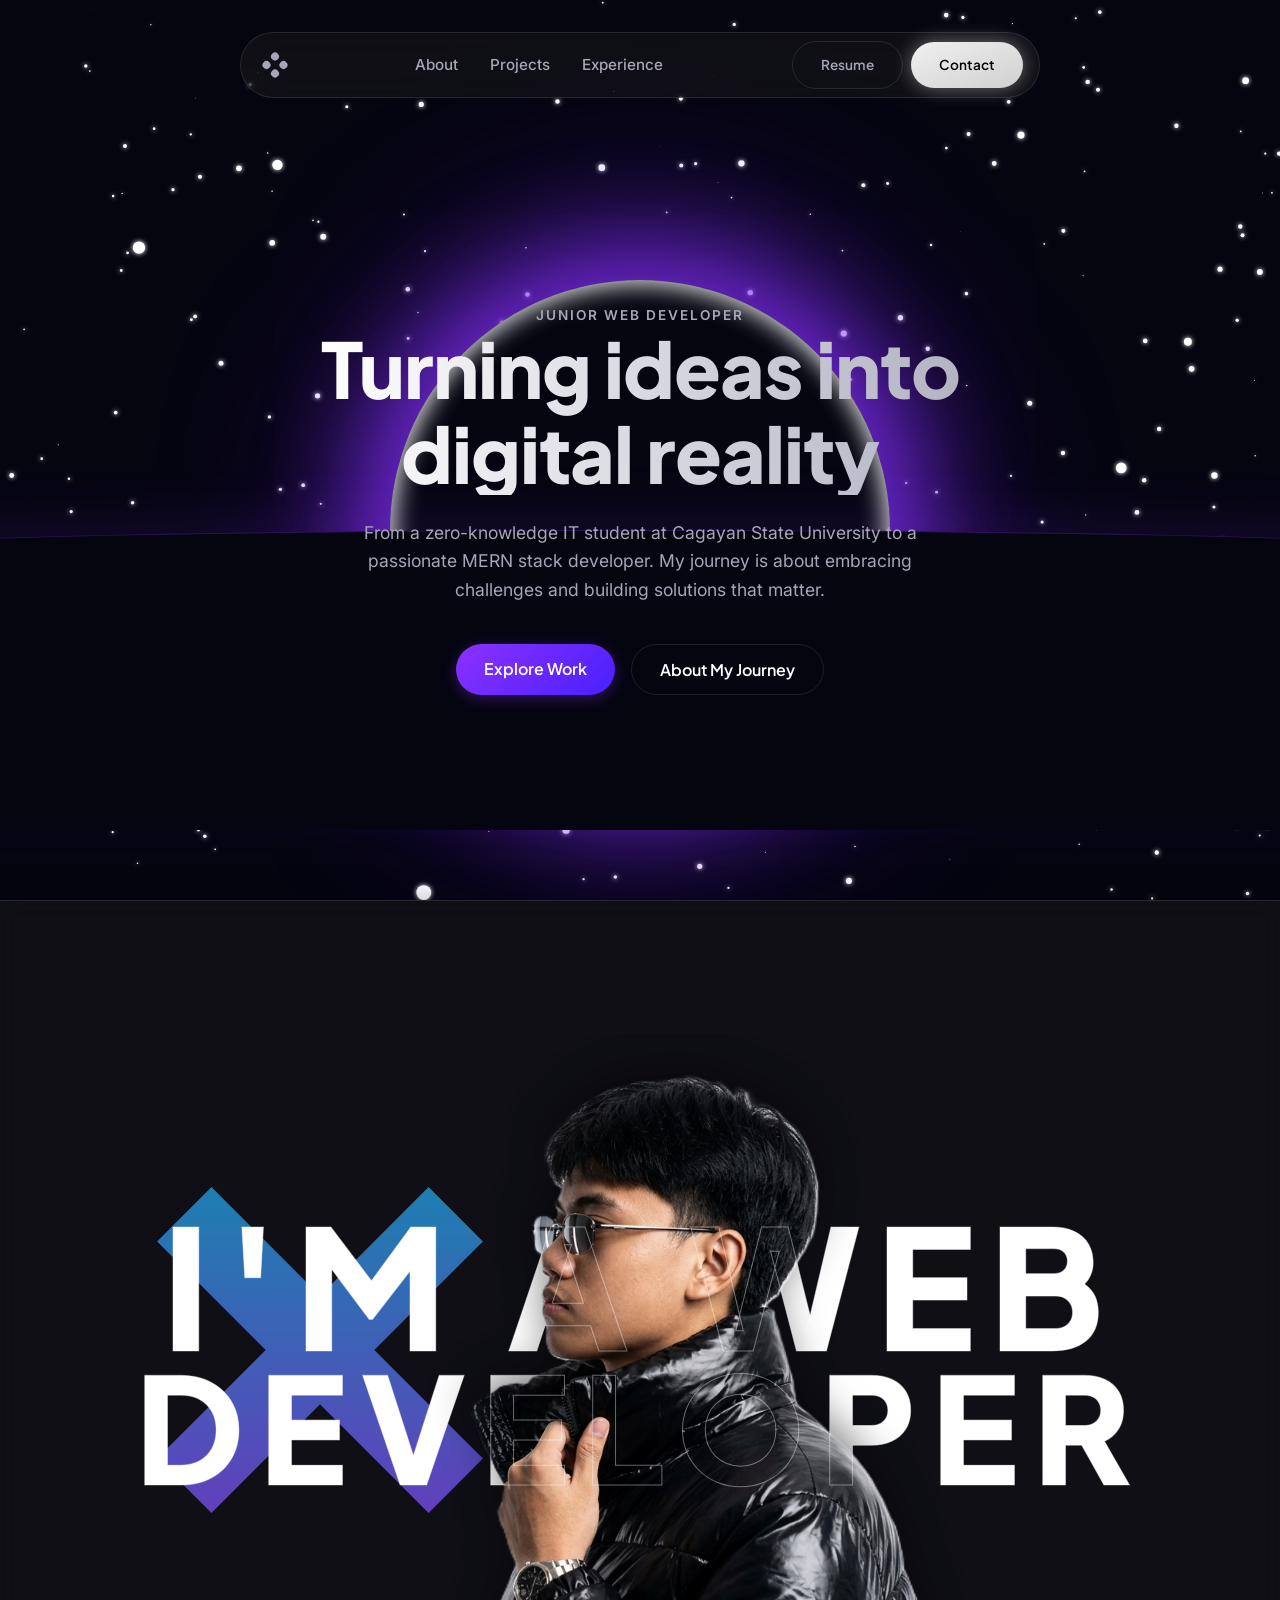
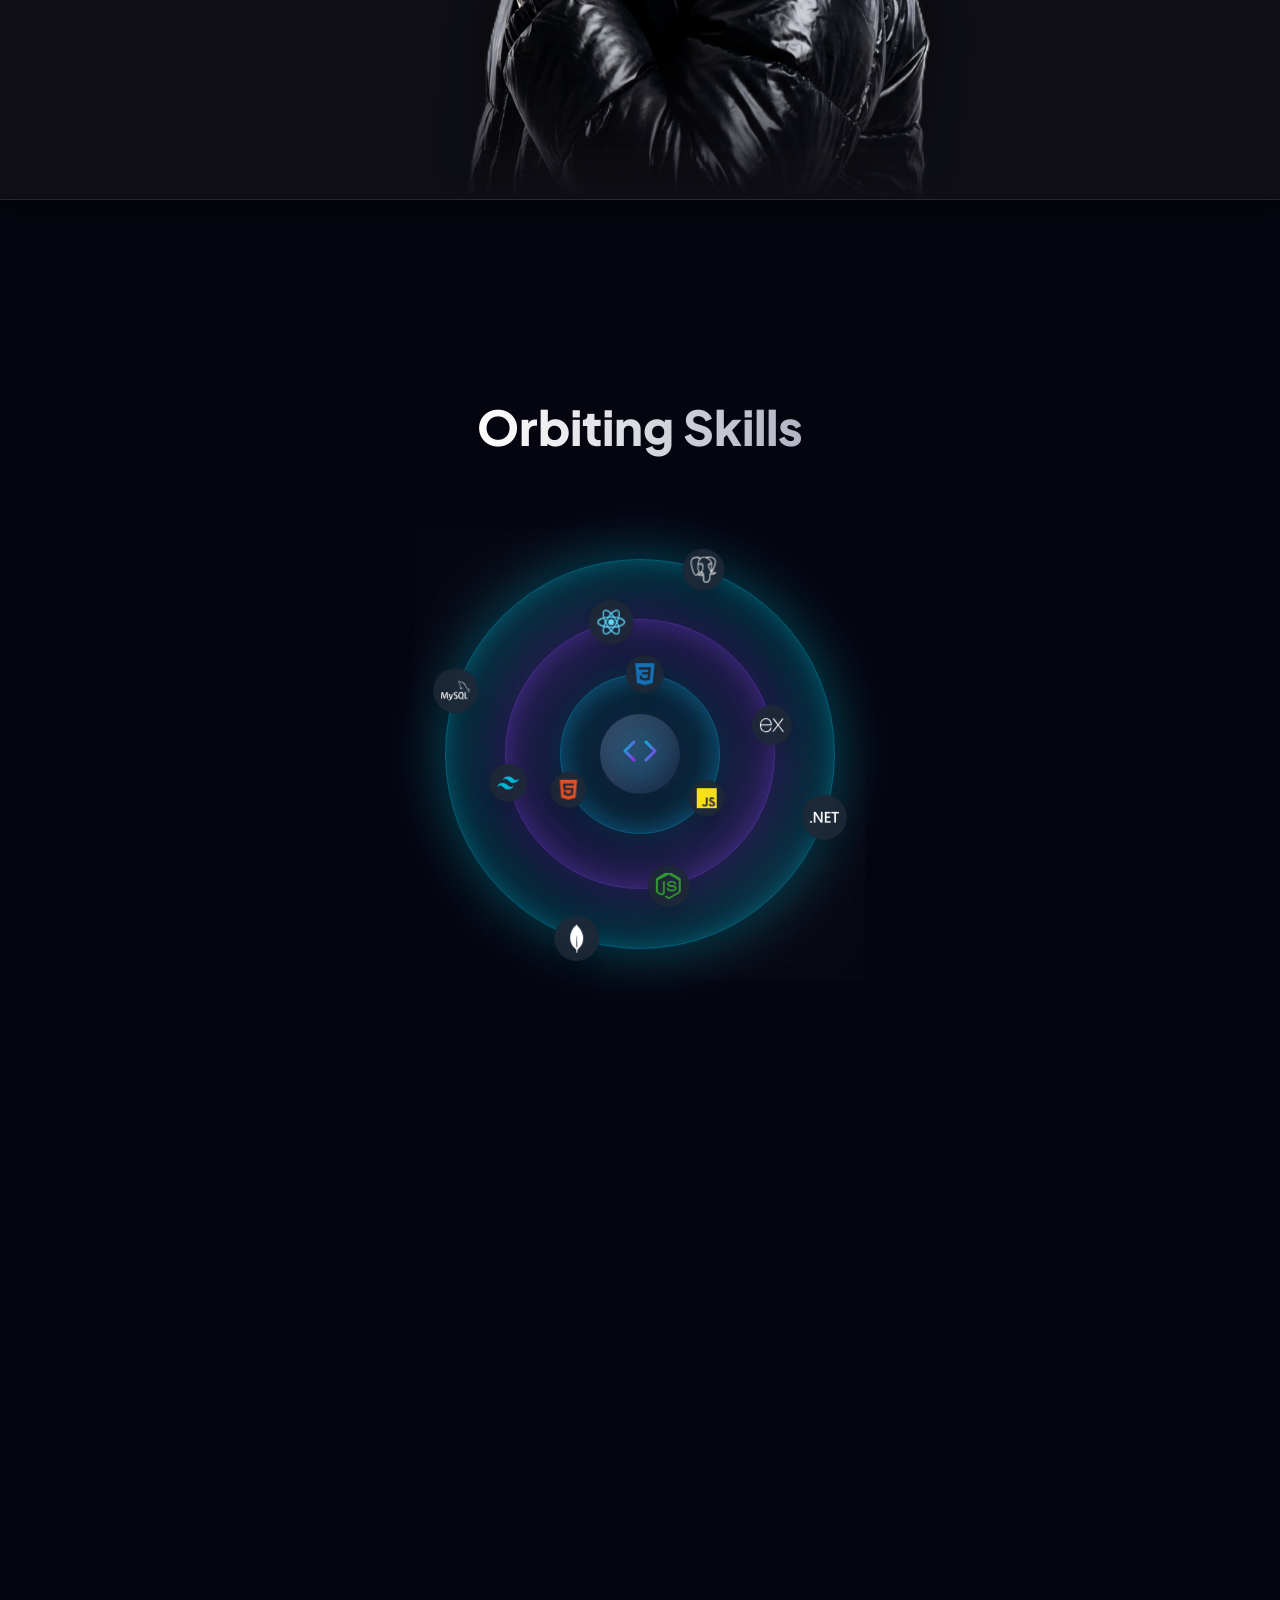
==== index.html @ e8d45cb5 "feat: add profile typography showcase section with geometric accent and styling" ====
<!DOCTYPE html>
<html lang="en">

<head>
    <meta charset="UTF-8">
    <meta name="viewport" content="width=device-width, initial-scale=1.0">
    <title>Alex | Junior Web Developer</title>
    <!-- Google Fonts -->
    <link rel="preconnect" href="https://fonts.googleapis.com">
    <link rel="preconnect" href="https://fonts.gstatic.com" crossorigin>
    <link
        href="https://fonts.googleapis.com/css2?family=Plus+Jakarta+Sans:wght@300;400;500;600;700;800&family=Inter:wght@400;500;600&display=swap"
        rel="stylesheet">
    <link rel="stylesheet" href="css/style.css">
</head>

<body>
    <!-- Animated Canvas Backgrounds -->
    <canvas id="starfield"></canvas>
    <!-- <canvas id="tubes-cursor"></canvas> -->

    <!-- Navigation -->
    <header class="header-container">
        <nav class="nav-pill">
            <div class="logo">
                <a href="index.html">
                    <div class="logo-dots">
                        <span></span><span></span><span></span><span></span>
                    </div>
                </a>
            </div>

            <ul class="nav-links">
                <li><a href="#about">About</a></li>
                <li><a href="projects.html">Projects</a></li>
                <li><a href="experience.html">Experience</a></li>
            </ul>

            <div class="nav-cta">
                <a href="projects.html" class="btn btn-outline-dark">Resume</a>
                <div class="glow-wrapper">
                    <div class="glow-bg"></div>
                    <a href="#contact" class="btn btn-white-glow">Contact</a>
                </div>
            </div>

            <!-- Mobile Hamburger -->
            <button class="hamburger" id="hamburger-menu" aria-label="Menu">
                <span></span><span></span><span></span>
            </button>
        </nav>

        <!-- Mobile Menu -->
        <div class="mobile-menu" id="mobile-menu">
            <ul class="mobile-links">
                <li><a href="#about">About</a></li>
                <li><a href="projects.html">Projects</a></li>
                <li><a href="experience.html">Experience</a></li>
            </ul>
            <div class="mobile-cta">
                <a href="projects.html" class="btn btn-outline-dark">Resume</a>
                <a href="#contact" class="btn btn-white-glow" style="margin-top:0.5rem;">Contact</a>
            </div>
        </div>
    </header>

    <!-- Hero Section -->
    <section id="hero" class="hero">
        <div class="hero-content">
            <p class="subtitle">JUNIOR WEB DEVELOPER</p>
            <h1 class="main-title">Turning ideas into <br>digital reality</h1>
            <p class="description">
                From a zero-knowledge IT student at Cagayan State University to a passionate MERN stack developer. My
                journey is about embracing challenges and building solutions that matter.
            </p>
            <div class="hero-buttons">
                <a href="projects.html" class="btn btn-primary">Explore Work</a>
                <a href="#about" class="btn btn-secondary">About My Journey</a>
            </div>
        </div>

        <!-- The Glowing Planet Art Container -->
        <div class="planet-container">
            <div class="planet"></div>
            <div class="horizon"></div>
        </div>
    </section>

    <!-- Profile Typography Showcase Section -->
    <section id="profile-showcase" class="profile-showcase">

        <!-- Geometric Accent (Behind text) -->
        <div class="profile-accent" aria-hidden="true">
            <svg viewBox="0 0 100 100" xmlns="http://www.w3.org/2000/svg">
                <defs>
                    <linearGradient id="profileGradient" x1="0%" y1="0%" x2="100%" y2="100%">
                        <stop offset="0%" stop-color="#06B6D4" />
                        <stop offset="100%" stop-color="#9333EA" />
                    </linearGradient>
                </defs>
                <path d="M40 0 H60 V40 H100 V60 H60 V100 H40 V60 H0 V40 H40 V0Z" fill="url(#profileGradient)"
                    transform="rotate(45 50 50)" />
            </svg>
        </div>

        <!-- 1. Background Typography Layer -->
        <div class="profile-text profile-text-bg" aria-hidden="true">
            <div class="profile-line profile-line-1">I'M A WEB</div>
            <div class="profile-line profile-line-2">DEVELOPER</div>
        </div>

        <!-- 2. Foreground Image Layer -->
        <div class="profile-image-wrap">
            <img src="./images/profile2.png" alt="Alex - Web Developer" class="profile-img">
        </div>

        <!-- 3. Overlay Stroke Typography Layer -->
        <div class="profile-text profile-text-overlay" aria-hidden="true">
            <div class="profile-line profile-line-1">I'M A WEB</div>
            <div class="profile-line profile-line-2">DEVELOPER</div>
        </div>

    </section>

    <!-- Other Sections -->
    <section id="about" class="about-section">
        <div class="about-content">
            <h2 class="section-title">Orbiting Skills</h2>
        </div>
        <div class="orbit-wrapper">
            <div class="orbit-container" id="orbit-container">
                <!-- Background pattern -->
                <div class="orbit-bg-pattern"></div>

                <!-- Central "Code" Icon -->
                <div class="center-code-icon">
                    <div class="glow-cyan animate-pulse"></div>
                    <div class="glow-purple animate-pulse delay-1s"></div>
                    <div class="code-svg-wrap">
                        <svg xmlns="http://www.w3.org/2000/svg" width="36" height="36" viewBox="0 0 24 24" fill="none"
                            stroke="url(#gradient)" stroke-width="2" stroke-linecap="round" stroke-linejoin="round">
                            <defs>
                                <linearGradient id="gradient" x1="0%" y1="0%" x2="100%" y2="100%">
                                    <stop offset="0%" stop-color="#06B6D4" />
                                    <stop offset="100%" stop-color="#9333EA" />
                                </linearGradient>
                            </defs>
                            <polyline points="16 18 22 12 16 6"></polyline>
                            <polyline points="8 6 2 12 8 18"></polyline>
                        </svg>
                    </div>
                </div>

                <!-- Rings and Icons injected via JS -->
            </div>
        </div>
    </section>
    <section id="struggles" style="height: 100vh;"></section>
    <section id="tech" style="height: 100vh;"></section>

    <script src="js/script.js"></script>
</body>

</html>
---- css/style.css ----
/* --- Global Styles & Variables --- */
:root {
    /* Color Palette based on Space Inspiration */
    --space-black: #050510;
    --space-dark: #0a0a1a;
    --glow-purple: #8b31ff;
    --glow-blue: #00e0ff;
    --text-main: #ffffff;
    --text-muted: #a6a6b8;

    /* Typography */
    --font-display: 'Plus Jakarta Sans', sans-serif;
    --font-body: 'Inter', sans-serif;
}

* {
    margin: 0;
    padding: 0;
    box-sizing: border-box;
}

body {
    background-color: var(--space-black);
    color: var(--text-main);
    font-family: var(--font-body);
    overflow-x: hidden;
    line-height: 1.6;
}

/* Background Canvases */
#starfield,
#tubes-cursor {
    position: fixed;
    top: 0;
    left: 0;
    width: 100%;
    height: 100%;
    pointer-events: none;
}

#starfield {
    z-index: -2;
}

#tubes-cursor {
    z-index: -1;
}

/* --- Navigation Wrapper --- */
.header-container {
    position: fixed;
    top: 2rem;
    left: 50%;
    transform: translateX(-50%);
    z-index: 100;
    width: 90%;
    max-width: 800px;
}

.nav-pill {
    display: flex;
    justify-content: space-between;
    align-items: center;
    background: rgba(31, 31, 31, 0.4);
    backdrop-filter: blur(16px);
    -webkit-backdrop-filter: blur(16px);
    border: 1px solid rgba(255, 255, 255, 0.1);
    padding: 0.5rem 1rem 0.5rem 1.5rem;
    border-radius: 50px;
    width: 100%;
}

/* Logo Dots */
.logo-dots {
    display: grid;
    grid-template-columns: 1fr 1fr;
    gap: 3px;
    width: 20px;
    height: 20px;
    transform: rotate(45deg);
}

.logo-dots span {
    background-color: var(--text-muted);
    border-radius: 50%;
    width: 8px;
    height: 8px;
    transition: background-color 0.3s;
}

.nav-pill:hover .logo-dots span,
.logo-dots:hover span {
    background-color: var(--text-main);
}

/* Links */
.nav-links {
    display: flex;
    list-style: none;
    gap: 2rem;
    align-items: center;
}

.nav-links a {
    color: var(--text-muted);
    text-decoration: none;
    font-size: 0.95rem;
    font-weight: 500;
    transition: color 0.3s ease;
}

.nav-links a:hover {
    color: var(--text-main);
}

/* Buttons */
.nav-cta {
    display: flex;
    gap: 0.5rem;
    align-items: center;
}

.btn-outline-dark {
    color: var(--text-muted);
    background: transparent;
    border: 1px solid rgba(255, 255, 255, 0.1);
    padding: 0.5rem 1.25rem;
    border-radius: 50px;
    text-decoration: none;
    font-size: 0.85rem;
    font-weight: 500;
    transition: all 0.3s;
}

.btn-outline-dark:hover {
    color: var(--text-main);
    border-color: rgba(255, 255, 255, 0.3);
    background: rgba(255, 255, 255, 0.05);
}

.glow-wrapper {
    position: relative;
    display: inline-block;
}

.glow-bg {
    position: absolute;
    inset: 0px;
    background: rgba(255, 255, 255, 1);
    filter: blur(10px);
    border-radius: 50px;
    opacity: 0.4;
    transition: opacity 0.3s, filter 0.3s, inset 0.3s;
    pointer-events: none;
}

.glow-wrapper:hover .glow-bg {
    opacity: 0.7;
    filter: blur(14px);
    inset: -3px;
}

.btn-white-glow {
    position: relative;
    z-index: 10;
    color: #000;
    background: linear-gradient(to bottom right, #f0f0f0, #d0d0d0);
    padding: 0.5rem 1.25rem;
    border-radius: 50px;
    text-decoration: none;
    font-weight: 600;
    font-size: 0.85rem;
    transition: all 0.3s;
    display: inline-block;
}

.btn-white-glow:hover {
    background: linear-gradient(to bottom right, #fff, #e0e0e0);
}

/* Hamburger & Mobile Menu */
.hamburger {
    display: none;
    flex-direction: column;
    justify-content: space-around;
    width: 24px;
    height: 20px;
    background: transparent;
    border: none;
    cursor: pointer;
    margin-left: auto;
}

.hamburger span {
    width: 100%;
    height: 2px;
    background-color: var(--text-main);
    border-radius: 10px;
    transition: transform 0.3s linear, opacity 0.3s linear;
}

.mobile-menu {
    display: none;
    flex-direction: column;
    align-items: center;
    background: rgba(31, 31, 31, 0.9);
    backdrop-filter: blur(16px);
    border: 1px solid rgba(255, 255, 255, 0.1);
    border-radius: 20px;
    margin-top: 10px;
    padding: 1.5rem;
    opacity: 0;
    transform: translateY(-10px);
    transition: opacity 0.3s, transform 0.3s;
    width: 100%;
}

.mobile-menu.open {
    display: flex;
    opacity: 1;
    transform: translateY(0);
}

.mobile-links {
    list-style: none;
    width: 100%;
    text-align: center;
    margin-bottom: 1.5rem;
}

.mobile-links a {
    display: block;
    padding: 0.75rem 0;
    color: var(--text-main);
    text-decoration: none;
    font-weight: 500;
    border-bottom: 1px solid rgba(255, 255, 255, 0.05);
}

.mobile-cta {
    display: flex;
    flex-direction: column;
    gap: 1rem;
    width: 100%;
}

.mobile-cta .btn-outline-dark,
.mobile-cta .btn-white-glow {
    text-align: center;
    width: 100%;
    display: block;
    box-sizing: border-box;
}

/* Buttons */
.btn {
    display: inline-block;
    padding: 0.75rem 1.75rem;
    border-radius: 50px;
    text-decoration: none;
    font-weight: 600;
    font-family: var(--font-display);
    transition: all 0.3s ease;
    cursor: pointer;
}

.btn-primary {
    background: linear-gradient(135deg, var(--glow-purple), #4920ff);
    color: #fff;
    border: none;
    box-shadow: 0 4px 15px rgba(139, 49, 255, 0.3);
}

.btn-primary:hover {
    transform: translateY(-2px);
    box-shadow: 0 6px 20px rgba(139, 49, 255, 0.5);
}

.btn-secondary {
    background: transparent;
    color: var(--text-main);
    border: 1px solid rgba(255, 255, 255, 0.1);
}

.btn-secondary:hover {
    background: rgba(255, 255, 255, 0.05);
}

/* --- Original Hero Section --- */
.hero {
    min-height: 100vh;
    display: flex;
    flex-direction: column;
    align-items: center;
    justify-content: center;
    position: relative;
    padding-top: 100px;
    text-align: center;
    overflow: hidden;
}

.hero-content {
    z-index: 10;
    max-width: 800px;
    padding: 0 20px;
    animation: fadeInDown 1s ease-out forwards;
}

.main-title {
    font-family: var(--font-display);
    font-size: clamp(3rem, 6vw, 5rem);
    font-weight: 800;
    line-height: 1.1;
    margin-bottom: 1.5rem;
    letter-spacing: -1px;
    background: linear-gradient(to right, #ffffff, #b3b3c3);
    background-clip: text;
    -webkit-background-clip: text;
    -webkit-text-fill-color: transparent;
}

.description {
    color: var(--text-muted);
    font-size: 1.1rem;
    max-width: 600px;
    margin: 0 auto 2.5rem;
}

.planet-container {
    position: absolute;
    bottom: -20vh;
    left: 50%;
    transform: translateX(-50%);
    width: 800px;
    height: 800px;
    z-index: 1;
    display: flex;
    flex-direction: column;
    align-items: center;
}

.planet {
    width: 500px;
    height: 500px;
    background: #050510;
    border-radius: 50%;
    position: absolute;
    top: 0px;
    box-shadow: 0 0 100px 30px rgba(139, 49, 255, 0.8), 0 0 160px 80px rgba(96, 31, 230, 0.3), inset 0 0 25px 4px rgba(255, 255, 255, 0.9);
    animation: floatingPlanet 10s ease-in-out infinite;
}

.horizon {
    position: absolute;
    bottom: 250px;
    width: 200%;
    height: 300px;
    background: #050510;
    border-top: 1px solid rgba(139, 49, 255, 0.3);
    border-radius: 50% 50% 0 0 / 20px 20px 0 0;
    box-shadow: 0 -20px 50px rgba(139, 49, 255, 0.1);
}

/* --- Profile Showcase Typography Overlapping --- */
.profile-showcase {
    min-height: 100vh;
    height: auto;
    display: flex;
    flex-direction: column;
    align-items: center;
    justify-content: center;
    position: relative;
    overflow: hidden;
    /* padding-top: 60px; */
    background: rgba(31, 31, 31, 0.4);
    backdrop-filter: blur(12px);
    -webkit-backdrop-filter: blur(12px);
    border-top: 1px solid rgba(255, 255, 255, 0.1);
    border-bottom: 1px solid rgba(255, 255, 255, 0.1);
    box-shadow: 0 10px 30px rgba(0, 0, 0, 0.5);
}

.profile-accent {
    position: absolute;
    width: clamp(200px, 30vw, 400px);
    height: clamp(200px, 30vw, 400px);
    z-index: 0;
    left: 10%;
    top: 50%;
    transform: translateY(-50%);
    opacity: 0.8;
}

/* Base Typographic Positioning */
.profile-text {
    position: absolute;
    top: 50%;
    left: 50%;
    transform: translate(-50%, -50%);
    width: 100%;
    text-align: center;
    font-family: var(--font-display);
    font-weight: 900;
    line-height: 0.9;
    white-space: nowrap;
    text-transform: uppercase;
}

/* Background text - solid */
.profile-text-bg {
    z-index: 1;
    color: #ffffff;
    /* Stark white to contrast with space */
}

/* Overlay text - stroke only to cut through the person */
.profile-text-overlay {
    z-index: 3;
    pointer-events: none;
    color: transparent;
    -webkit-text-stroke: 1px rgba(255, 255, 255, 0.4);
}

.profile-line {
    display: block;
}

.profile-line-1 {
    font-size: clamp(2.5rem, 13vw, 11.5rem);
    letter-spacing: clamp(1px, 2vw, 15px);
}

.profile-line-2 {
    font-size: clamp(2.5rem, 11.5vw, 11rem);
    letter-spacing: clamp(1px, 2vw, 15px);
}

.profile-image-wrap {
    position: absolute;
    bottom: 0;
    left: 50%;
    transform: translateX(-50%);
    z-index: 2;
    height: 85vh;
    /* Responsive height connecting to the edge */
    display: flex;
    align-items: flex-end;
    -webkit-mask-image: linear-gradient(to bottom, black 80%, transparent 100%);
    mask-image: linear-gradient(to bottom, black 80%, transparent 100%);
}




.profile-img {
    position: relative;
    height: 100%;
    object-fit: contain;
    filter: drop-shadow(0 -10px 20px rgba(0, 0, 0, 0.5));
    /* padding-bottom: 10%; */
}

.profile-img::after {
    content: "";
    position: absolute;
    bottom: 0;
    left: 0;
    right: 0;
    height: 30%;
    /* adjust fade height */
    background: linear-gradient(to bottom, rgba(255, 255, 255, 0) 0%, white 100%);
}


.subtitle {
    color: var(--text-muted);
    font-size: 0.85rem;
    letter-spacing: 2px;
    font-weight: 600;
    text-transform: uppercase;
}

.hero-buttons {
    display: flex;
    gap: 1rem;
    justify-content: center;
}

/* Animations */
@keyframes fadeInDown {
    0% {
        opacity: 0;
        transform: translateY(-20px);
    }

    100% {
        opacity: 1;
        transform: translateY(0);
    }
}

@keyframes floatingPlanet {

    0%,
    100% {
        transform: translateY(0);
    }

    50% {
        transform: translateY(-15px);
    }
}

/* Responsive constraints */
@media (max-width: 768px) {
    .nav-links {
        display: none;
        /* In a real project, we add a hamburger menu */
    }

    .hero-buttons {
        flex-direction: column;
    }

    .planet {
        width: 250px;
        height: 250px;
    }
}

/* --- About Section & Orbit System --- */
.about-section {
    min-height: 100vh;
    display: flex;
    flex-direction: column;
    align-items: center;
    justify-content: center;
    position: relative;
    padding-top: 100px;
}

.section-title {
    font-family: var(--font-display);
    font-size: 3rem;
    font-weight: 800;
    margin-bottom: 2rem;
    background: linear-gradient(to right, #fff, #b3b3c3);
    background-clip: text;
    -webkit-background-clip: text;
    -webkit-text-fill-color: transparent;
    z-index: 10;
}

.orbit-wrapper {
    width: 100vw;
    max-width: 100%;
    overflow: hidden;
    display: flex;
    justify-content: center;
    align-items: center;
    padding: 2rem 0;
}

.orbit-container {
    position: relative;
    width: 450px;
    height: 450px;
    display: flex;
    align-items: center;
    justify-content: center;
    flex-shrink: 0;
}

@media (max-width: 500px) {
    .orbit-container {
        transform: scale(0.75);
        transform-origin: center center;
    }
}

@media (max-width: 380px) {
    .orbit-container {
        transform: scale(0.65);
    }
}

.orbit-bg-pattern {
    position: absolute;
    inset: 0;
    opacity: 0.1;
    background-image:
        radial-gradient(circle at 25% 25%, #374151 0%, transparent 50%),
        radial-gradient(circle at 75% 75%, #4B5563 0%, transparent 50%);
    pointer-events: none;
}

/* Center Icon */
.center-code-icon {
    width: 80px;
    height: 80px;
    background: linear-gradient(to bottom right, #374151, #111827);
    border-radius: 50%;
    display: flex;
    align-items: center;
    justify-content: center;
    z-index: 10;
    position: relative;
    box-shadow: 0 25px 50px -12px rgba(0, 0, 0, 0.5);
}

.glow-cyan,
.glow-purple {
    position: absolute;
    inset: 0;
    border-radius: 50%;
}

.glow-cyan {
    background: rgba(6, 182, 212, 0.3);
    filter: blur(20px);
}

.glow-purple {
    background: rgba(147, 51, 234, 0.2);
    filter: blur(40px);
}

.delay-1s {
    animation-delay: 1s;
}

.animate-pulse {
    animation: pulse 4s cubic-bezier(0.4, 0, 0.6, 1) infinite;
}

@keyframes pulse {

    0%,
    100% {
        opacity: 1;
    }

    50% {
        opacity: 0.5;
    }
}

.code-svg-wrap {
    position: relative;
    z-index: 10;
}

/* Orbiting Rings */
.orbit-ring {
    position: absolute;
    top: 50%;
    left: 50%;
    transform: translate(-50%, -50%);
    border-radius: 50%;
    pointer-events: none;
    animation: pulse 4s ease-in-out infinite;
}

.orbit-ring-static {
    position: absolute;
    inset: 0;
    border-radius: 50%;
}

/* Skill Nodes */
.skill-node {
    position: absolute;
    top: 50%;
    left: 50%;
    z-index: 10;
    transition: transform 0.1s linear;
    /* Smooth micro-stutter if any */
}

/* For hover logic, we use JS to add a class or just manage zIndex inline */
.skill-node-hovered {
    z-index: 20 !important;
}

.skill-node-inner {
    position: relative;
    width: 100%;
    height: 100%;
    padding: 8px;
    background: rgba(31, 41, 55, 0.9);
    backdrop-filter: blur(4px);
    border-radius: 50%;
    display: flex;
    align-items: center;
    justify-content: center;
    cursor: pointer;
    transition: transform 0.3s, box-shadow 0.3s;
    box-shadow: 0 10px 15px -3px rgba(0, 0, 0, 0.1);
}

.skill-node-hovered .skill-node-inner {
    transform: scale(1.25);
}

.skill-tooltip {
    position: absolute;
    bottom: -32px;
    left: 50%;
    transform: translateX(-50%);
    padding: 4px 8px;
    background: rgba(17, 24, 39, 0.95);
    backdrop-filter: blur(4px);
    border-radius: 4px;
    font-size: 0.75rem;
    color: white;
    white-space: nowrap;
    pointer-events: none;
    opacity: 0;
    transition: opacity 0.2s;
}

.skill-node-hovered .skill-tooltip {
    opacity: 1;
}

.skill-icon-svg {
    width: 100%;
    height: 100%;
}

#tubes-cursor {
    width: 400px;
    height: 300px;
}
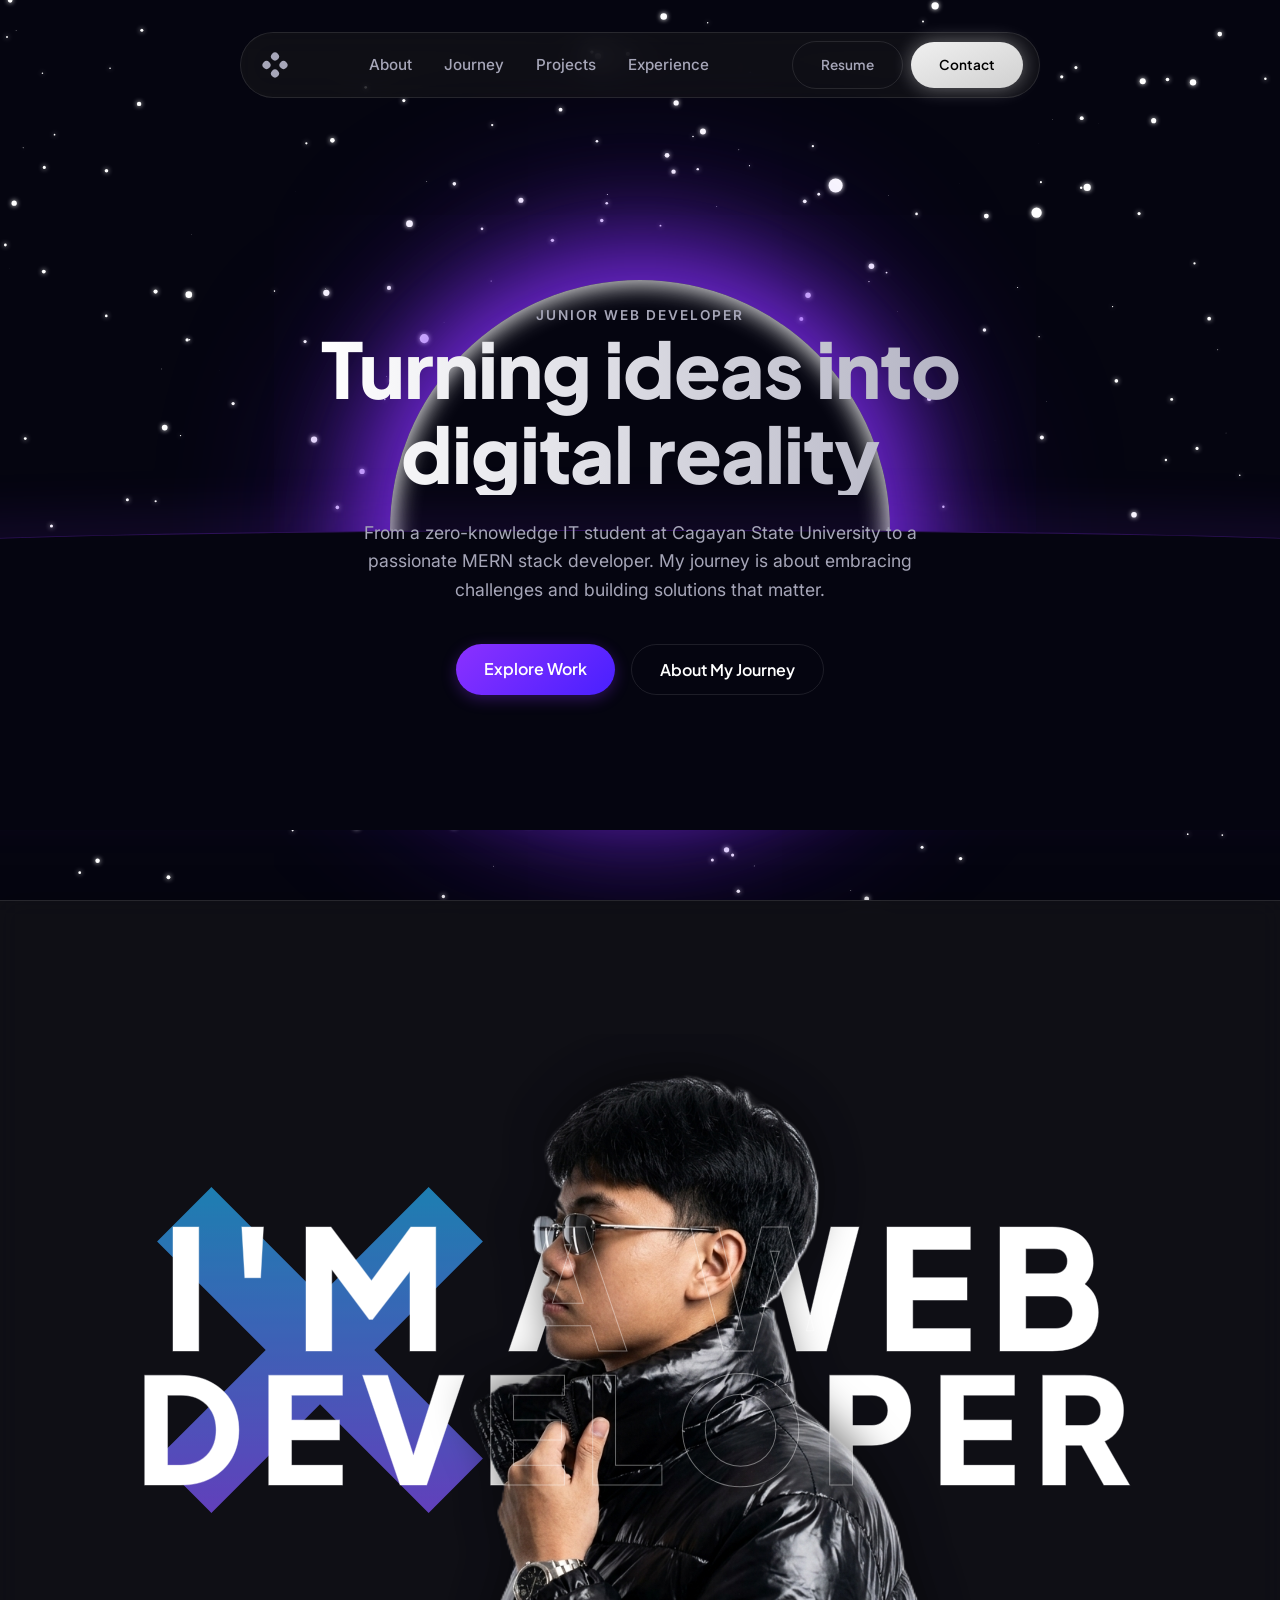
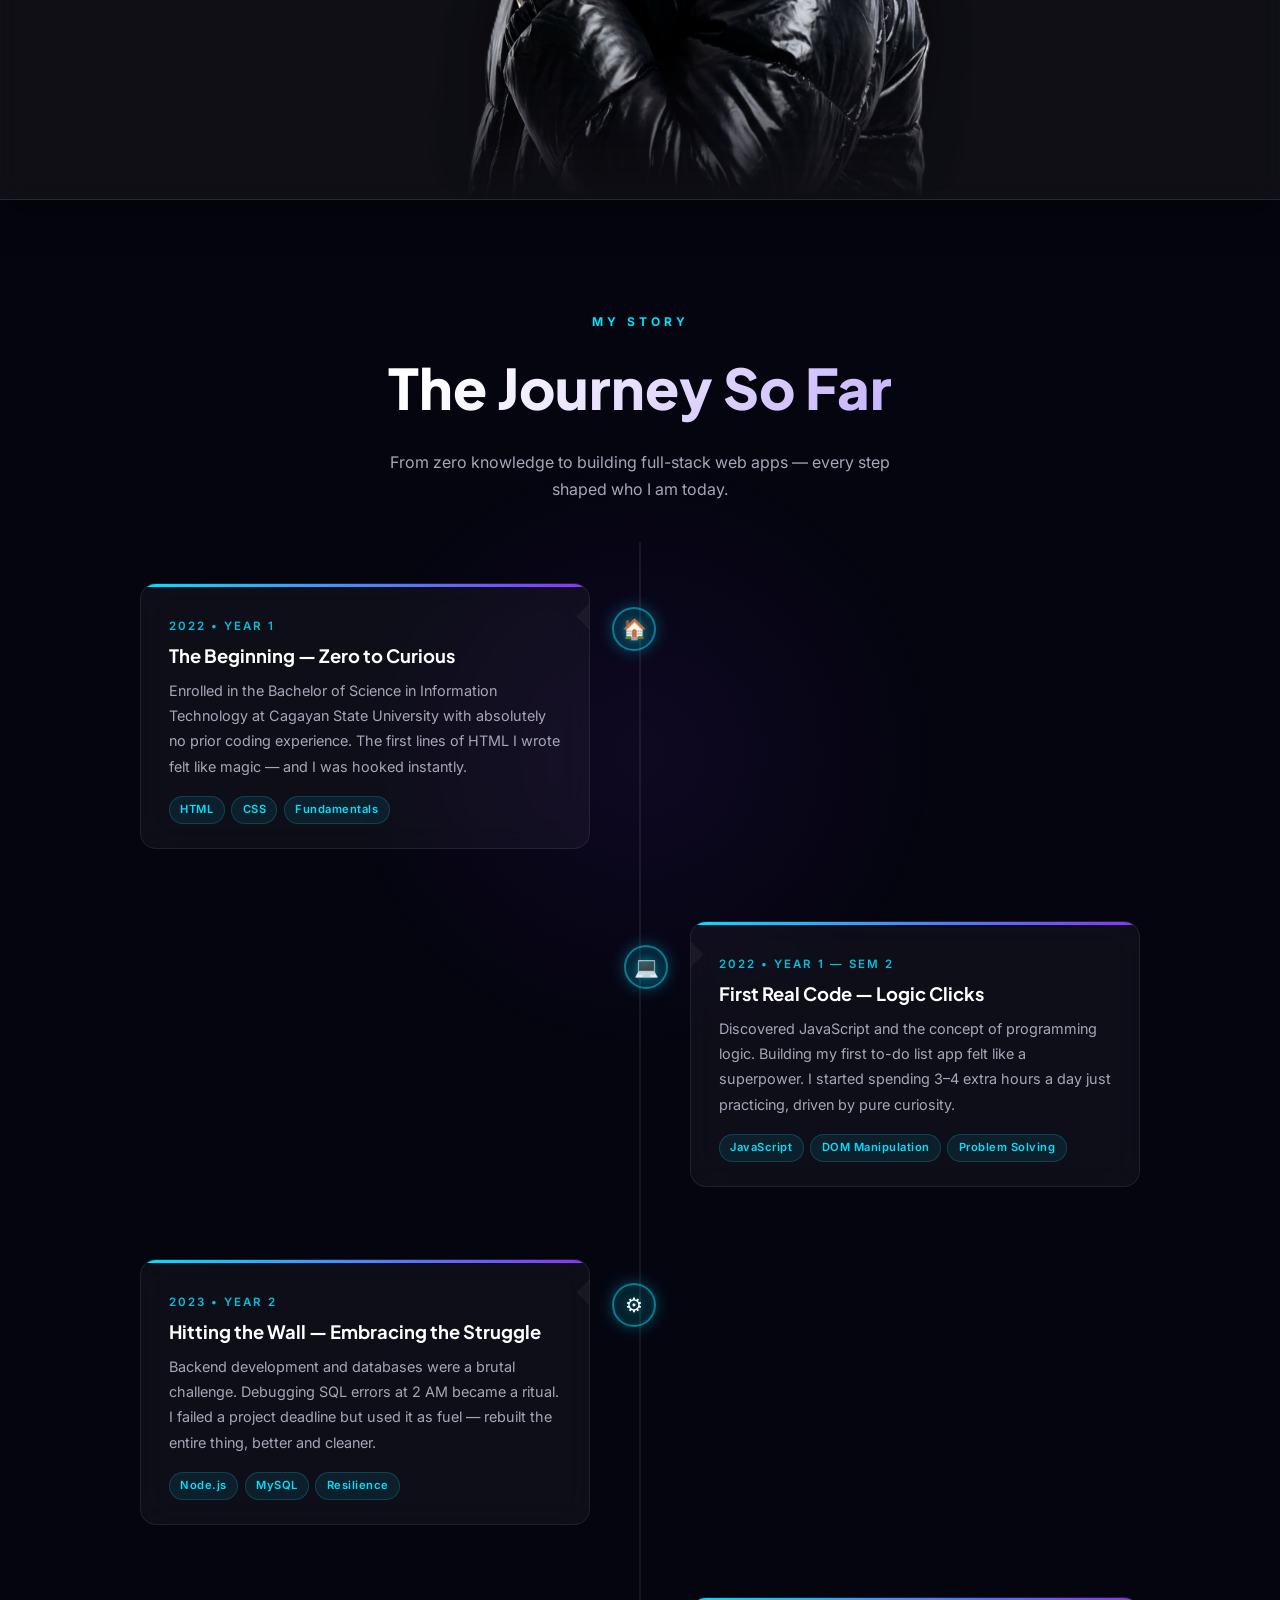
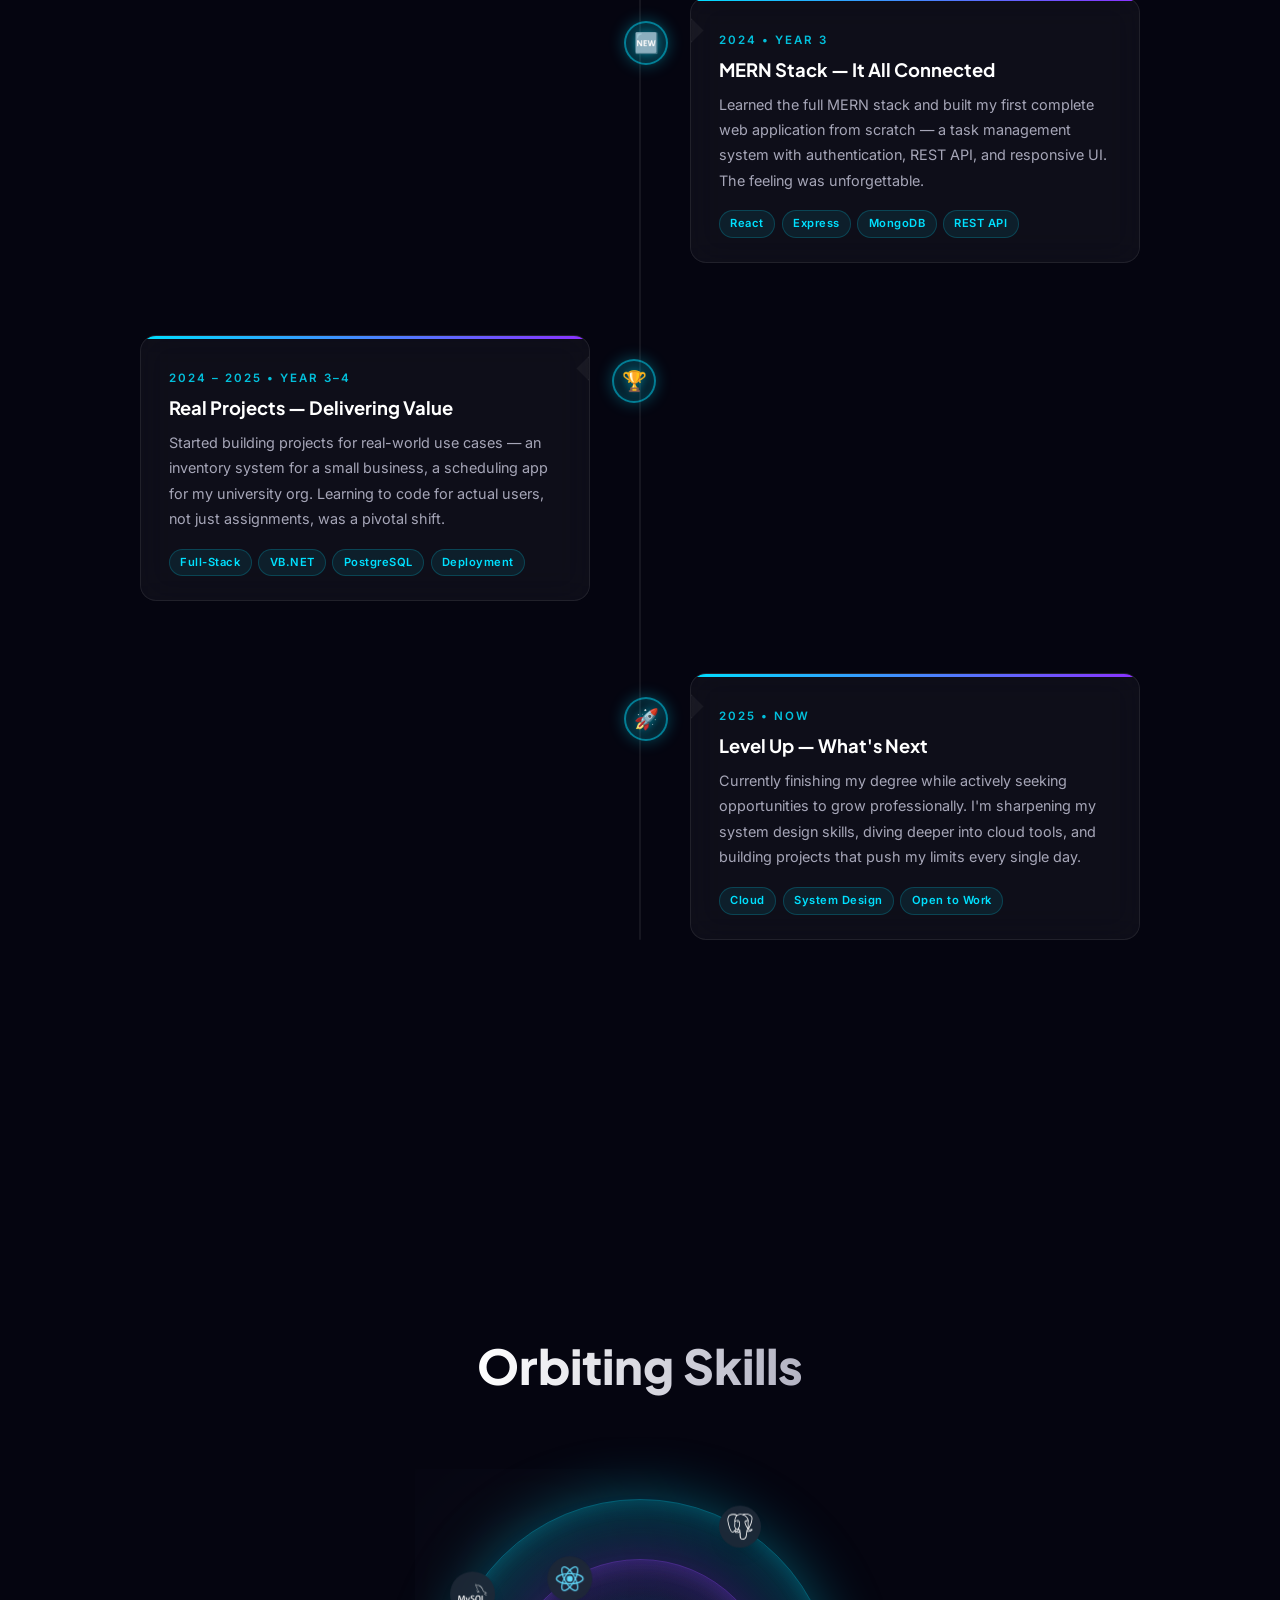
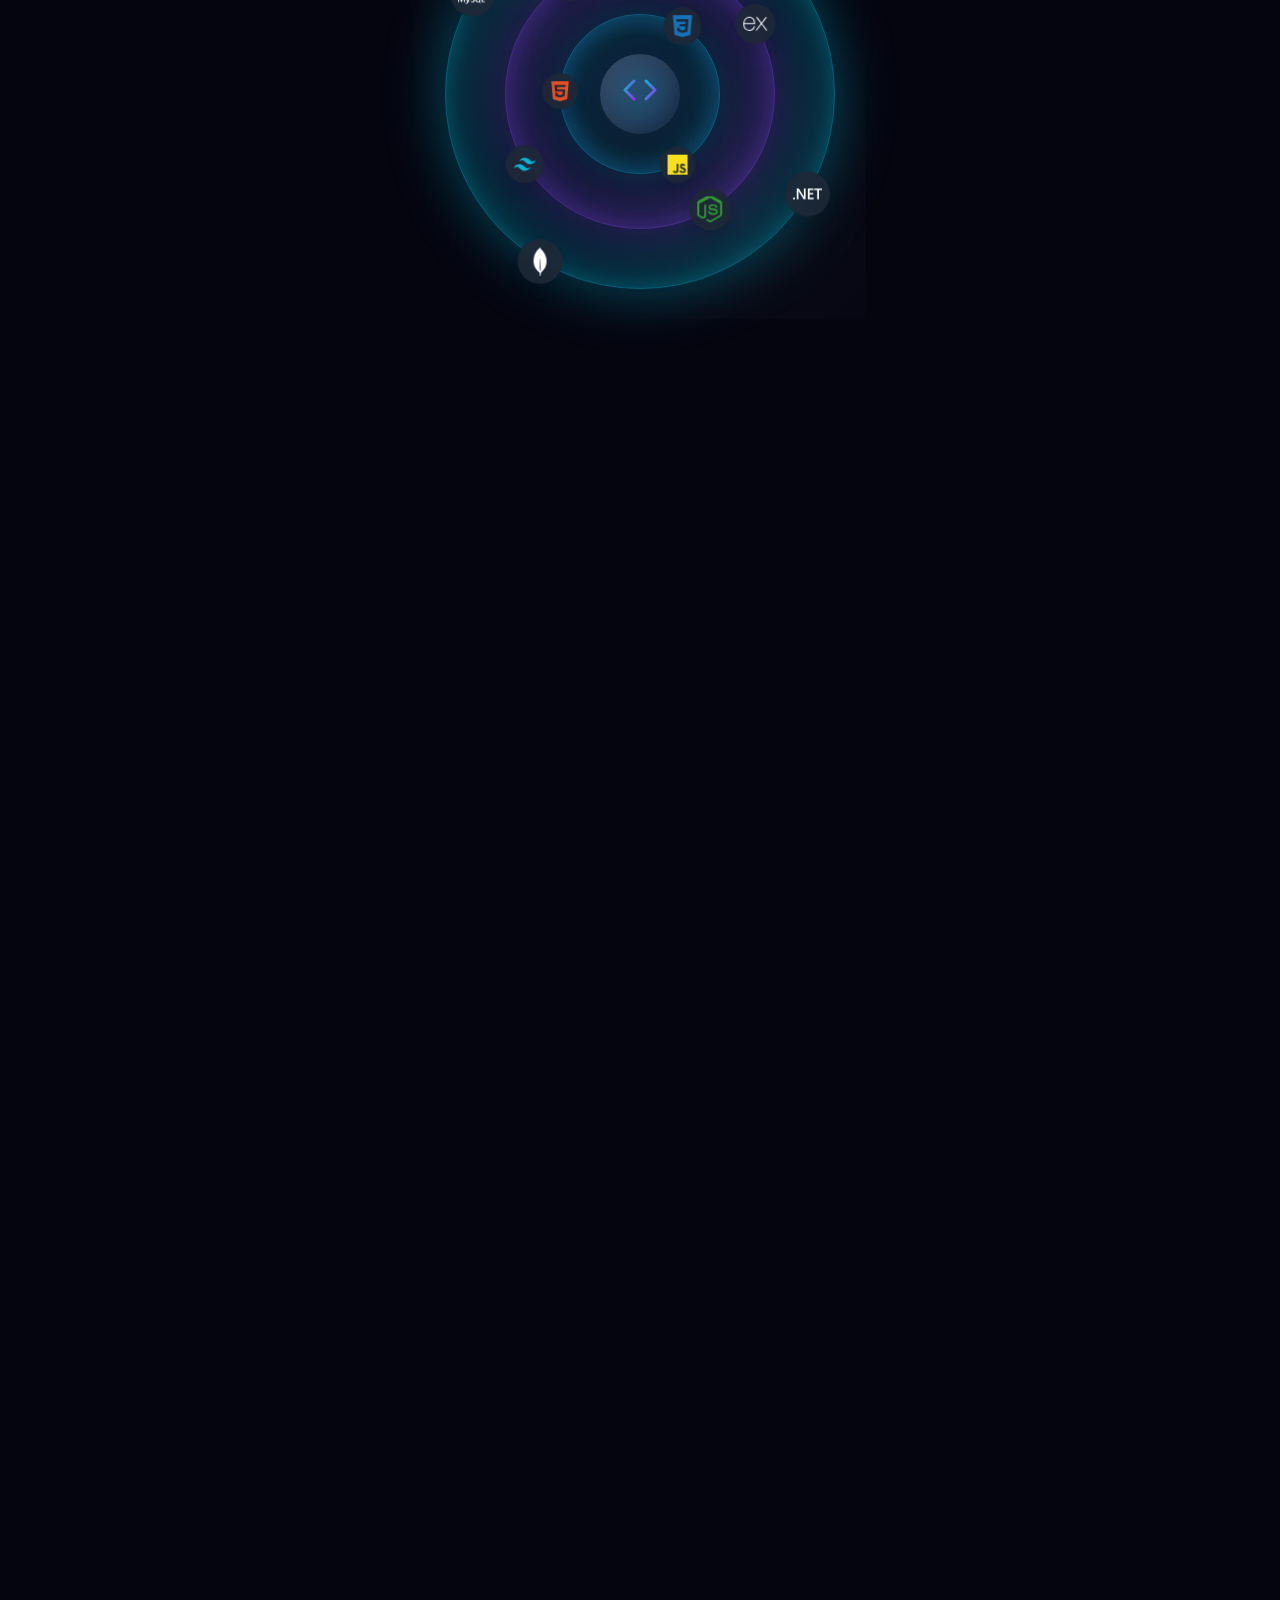
==== commit 0b1cb2d2: "feat: add interactive journey timeline section and starfield background animation" ====
--- a/index.html
+++ b/index.html
@@ -32,6 +32,7 @@
 
             <ul class="nav-links">
                 <li><a href="#about">About</a></li>
+                <li><a href="#journey">Journey</a></li>
                 <li><a href="projects.html">Projects</a></li>
                 <li><a href="experience.html">Experience</a></li>
             </ul>
@@ -120,6 +121,148 @@
             <div class="profile-line profile-line-2">DEVELOPER</div>
         </div>
 
+    </section>
+
+    <!-- ===== Journey / Timeline Section ===== -->
+    <section id="journey" class="timeline-section">
+        <div class="timeline-container">
+
+            <!-- Section Header -->
+            <div class="timeline-header">
+                <p class="timeline-eyebrow">MY STORY</p>
+                <h2 class="timeline-title">The Journey So Far</h2>
+                <p class="timeline-subtitle">From zero knowledge to building full-stack web apps &mdash; every step
+                    shaped who I am today.</p>
+            </div>
+
+            <!-- Vertical Track -->
+            <div class="timeline-track">
+                <div class="timeline-progress" id="timeline-progress"></div>
+            </div>
+
+            <!-- Milestone 1 -->
+            <div class="timeline-item left">
+                <div class="timeline-node">
+                    <div class="timeline-node-ring"></div>
+                    <span class="timeline-node-icon">&#127968;</span>
+                </div>
+                <div class="timeline-content">
+                    <span class="timeline-date">2022 &bull; Year 1</span>
+                    <h3 class="timeline-item-title">The Beginning &mdash; Zero to Curious</h3>
+                    <p class="timeline-item-desc">Enrolled in the Bachelor of Science in Information Technology at
+                        Cagayan State University with absolutely no prior coding experience. The first lines of HTML I
+                        wrote felt like magic — and I was hooked instantly.</p>
+                    <div class="timeline-tags">
+                        <span class="tag">HTML</span>
+                        <span class="tag">CSS</span>
+                        <span class="tag">Fundamentals</span>
+                    </div>
+                </div>
+            </div>
+
+            <!-- Milestone 2 -->
+            <div class="timeline-item right">
+                <div class="timeline-node">
+                    <div class="timeline-node-ring"></div>
+                    <span class="timeline-node-icon">&#128187;</span>
+                </div>
+                <div class="timeline-content">
+                    <span class="timeline-date">2022 &bull; Year 1 — Sem 2</span>
+                    <h3 class="timeline-item-title">First Real Code &mdash; Logic Clicks</h3>
+                    <p class="timeline-item-desc">Discovered JavaScript and the concept of programming logic. Building
+                        my first to-do list app felt like a superpower. I started spending 3–4 extra hours a day just
+                        practicing, driven by pure curiosity.</p>
+                    <div class="timeline-tags">
+                        <span class="tag">JavaScript</span>
+                        <span class="tag">DOM Manipulation</span>
+                        <span class="tag">Problem Solving</span>
+                    </div>
+                </div>
+            </div>
+
+            <!-- Milestone 3 -->
+            <div class="timeline-item left">
+                <div class="timeline-node">
+                    <div class="timeline-node-ring"></div>
+                    <span class="timeline-node-icon">&#9881;</span>
+                </div>
+                <div class="timeline-content">
+                    <span class="timeline-date">2023 &bull; Year 2</span>
+                    <h3 class="timeline-item-title">Hitting the Wall &mdash; Embracing the Struggle</h3>
+                    <p class="timeline-item-desc">Backend development and databases were a brutal challenge. Debugging
+                        SQL errors at 2 AM became a ritual. I failed a project deadline but used it as fuel — rebuilt
+                        the entire thing, better and cleaner.</p>
+                    <div class="timeline-tags">
+                        <span class="tag">Node.js</span>
+                        <span class="tag">MySQL</span>
+                        <span class="tag">Resilience</span>
+                    </div>
+                </div>
+            </div>
+
+            <!-- Milestone 4 -->
+            <div class="timeline-item right">
+                <div class="timeline-node">
+                    <div class="timeline-node-ring"></div>
+                    <span class="timeline-node-icon">&#127381;</span>
+                </div>
+                <div class="timeline-content">
+                    <span class="timeline-date">2024 &bull; Year 3</span>
+                    <h3 class="timeline-item-title">MERN Stack &mdash; It All Connected</h3>
+                    <p class="timeline-item-desc">Learned the full MERN stack and built my first complete web
+                        application from scratch — a task management system with authentication, REST API, and
+                        responsive UI. The feeling was unforgettable.</p>
+                    <div class="timeline-tags">
+                        <span class="tag">React</span>
+                        <span class="tag">Express</span>
+                        <span class="tag">MongoDB</span>
+                        <span class="tag">REST API</span>
+                    </div>
+                </div>
+            </div>
+
+            <!-- Milestone 5 -->
+            <div class="timeline-item left">
+                <div class="timeline-node">
+                    <div class="timeline-node-ring"></div>
+                    <span class="timeline-node-icon">&#127942;</span>
+                </div>
+                <div class="timeline-content">
+                    <span class="timeline-date">2024 &ndash; 2025 &bull; Year 3–4</span>
+                    <h3 class="timeline-item-title">Real Projects &mdash; Delivering Value</h3>
+                    <p class="timeline-item-desc">Started building projects for real-world use cases — an inventory
+                        system for a small business, a scheduling app for my university org. Learning to code for actual
+                        users, not just assignments, was a pivotal shift.</p>
+                    <div class="timeline-tags">
+                        <span class="tag">Full-Stack</span>
+                        <span class="tag">VB.NET</span>
+                        <span class="tag">PostgreSQL</span>
+                        <span class="tag">Deployment</span>
+                    </div>
+                </div>
+            </div>
+
+            <!-- Milestone 6 -->
+            <div class="timeline-item right">
+                <div class="timeline-node">
+                    <div class="timeline-node-ring"></div>
+                    <span class="timeline-node-icon">&#128640;</span>
+                </div>
+                <div class="timeline-content">
+                    <span class="timeline-date">2025 &bull; Now</span>
+                    <h3 class="timeline-item-title">Level Up &mdash; What's Next</h3>
+                    <p class="timeline-item-desc">Currently finishing my degree while actively seeking opportunities to
+                        grow professionally. I'm sharpening my system design skills, diving deeper into cloud tools, and
+                        building projects that push my limits every single day.</p>
+                    <div class="timeline-tags">
+                        <span class="tag">Cloud</span>
+                        <span class="tag">System Design</span>
+                        <span class="tag">Open to Work</span>
+                    </div>
+                </div>
+            </div>
+
+        </div>
     </section>
 
     <!-- Other Sections -->
--- a/css/style.css
+++ b/css/style.css
@@ -731,4 +731,312 @@
 #tubes-cursor {
     width: 400px;
     height: 300px;
+}
+
+/* ===================================================
+   JOURNEY / TIMELINE SECTION
+   =================================================== */
+.timeline-section {
+    position: relative;
+    padding: 7rem 1.5rem 8rem;
+    overflow: hidden;
+}
+
+/* Subtle ambient glow behind section */
+.timeline-section::before {
+    content: '';
+    position: absolute;
+    top: 10%;
+    left: 50%;
+    transform: translateX(-50%);
+    width: 600px;
+    height: 600px;
+    background: radial-gradient(ellipse, rgba(139, 49, 255, 0.08) 0%, transparent 70%);
+    pointer-events: none;
+    z-index: 0;
+}
+
+.timeline-container {
+    position: relative;
+    max-width: 1000px;
+    margin: 0 auto;
+    z-index: 1;
+}
+
+/* --- Section Header --- */
+.timeline-header {
+    text-align: center;
+    margin-bottom: 5rem;
+}
+
+.timeline-eyebrow {
+    font-size: 0.75rem;
+    letter-spacing: 4px;
+    color: var(--glow-blue);
+    font-weight: 700;
+    text-transform: uppercase;
+    margin-bottom: 0.75rem;
+}
+
+.timeline-title {
+    font-family: var(--font-display);
+    font-size: clamp(2.2rem, 5vw, 3.5rem);
+    font-weight: 800;
+    background: linear-gradient(135deg, #fff 30%, #a78bfa 100%);
+    background-clip: text;
+    -webkit-background-clip: text;
+    -webkit-text-fill-color: transparent;
+    margin-bottom: 1rem;
+}
+
+.timeline-subtitle {
+    color: var(--text-muted);
+    font-size: 1rem;
+    max-width: 520px;
+    margin: 0 auto;
+    line-height: 1.7;
+}
+
+/* --- Vertical Track (center line) --- */
+.timeline-track {
+    position: absolute;
+    left: 50%;
+    top: 230px; /* start below header */
+    transform: translateX(-50%);
+    width: 2px;
+    bottom: 0;
+    background: rgba(255, 255, 255, 0.07);
+    border-radius: 2px;
+    overflow: hidden;
+}
+
+.timeline-progress {
+    width: 100%;
+    height: 0%;
+    background: linear-gradient(to bottom, var(--glow-blue), var(--glow-purple));
+    border-radius: 2px;
+    transition: height 0.1s linear;
+    box-shadow: 0 0 12px rgba(0, 224, 255, 0.5);
+}
+
+/* --- Timeline Items --- */
+.timeline-item {
+    position: relative;
+    width: 45%;
+    margin-bottom: 4.5rem;
+    opacity: 0;
+    transition: opacity 0.6s ease, transform 0.6s ease;
+}
+
+.timeline-item.left {
+    margin-left: 0;
+    margin-right: auto;
+    transform: translateX(-40px);
+}
+
+.timeline-item.right {
+    margin-left: auto;
+    margin-right: 0;
+    transform: translateX(40px);
+}
+
+.timeline-item.visible {
+    opacity: 1;
+    transform: translateX(0);
+}
+
+/* Staggered transition delays applied in JS with inline style */
+
+/* --- Node (dot on the center line) --- */
+.timeline-node {
+    position: absolute;
+    top: 1.5rem;
+    width: 44px;
+    height: 44px;
+    display: flex;
+    align-items: center;
+    justify-content: center;
+    z-index: 5;
+}
+
+.timeline-item.left .timeline-node {
+    right: -22px;  /* half of node width, placed on track */
+    transform: translateX(100%);
+}
+
+.timeline-item.right .timeline-node {
+    left: -22px;
+    transform: translateX(-100%);
+}
+
+.timeline-node-ring {
+    position: absolute;
+    inset: 0;
+    border-radius: 50%;
+    border: 2px solid rgba(0, 224, 255, 0.5);
+    background: rgba(0, 224, 255, 0.1);
+    animation: nodePulse 2.5s ease-in-out infinite;
+    box-shadow: 0 0 16px rgba(0, 224, 255, 0.3), inset 0 0 8px rgba(0, 224, 255, 0.15);
+}
+
+.timeline-node-icon {
+    position: relative;
+    z-index: 2;
+    font-size: 1.25rem;
+    line-height: 1;
+    filter: drop-shadow(0 0 6px rgba(0, 224, 255, 0.6));
+}
+
+@keyframes nodePulse {
+    0%, 100% { transform: scale(1);   opacity: 0.8; }
+    50%       { transform: scale(1.2); opacity: 1;   }
+}
+
+/* --- Content Card --- */
+.timeline-content {
+    background: rgba(255, 255, 255, 0.04);
+    backdrop-filter: blur(16px);
+    -webkit-backdrop-filter: blur(16px);
+    border: 1px solid rgba(255, 255, 255, 0.08);
+    border-radius: 16px;
+    padding: 1.75rem 1.75rem 1.5rem;
+    transition: transform 0.35s ease, box-shadow 0.35s ease, border-color 0.35s ease;
+    position: relative;
+    overflow: hidden;
+}
+
+/* Inner glow accent */
+.timeline-content::before {
+    content: '';
+    position: absolute;
+    top: 0; left: 0;
+    width: 100%; height: 3px;
+    background: linear-gradient(90deg, var(--glow-blue), var(--glow-purple));
+    border-radius: 16px 16px 0 0;
+}
+
+.timeline-item.left .timeline-content::after {
+    content: '';
+    position: absolute;
+    top: 1.5rem;
+    right: -8px;
+    width: 16px;
+    height: 16px;
+    background: rgba(255, 255, 255, 0.04);
+    border-right: 1px solid rgba(255, 255, 255, 0.08);
+    border-top: 1px solid rgba(255, 255, 255, 0.08);
+    transform: rotate(45deg);
+    backdrop-filter: blur(16px);
+}
+
+.timeline-item.right .timeline-content::after {
+    content: '';
+    position: absolute;
+    top: 1.5rem;
+    left: -8px;
+    width: 16px;
+    height: 16px;
+    background: rgba(255, 255, 255, 0.04);
+    border-left: 1px solid rgba(255, 255, 255, 0.08);
+    border-bottom: 1px solid rgba(255, 255, 255, 0.08);
+    transform: rotate(45deg);
+    backdrop-filter: blur(16px);
+}
+
+.timeline-content:hover {
+    transform: translateY(-4px);
+    border-color: rgba(0, 224, 255, 0.25);
+    box-shadow:
+        0 12px 40px rgba(0, 0, 0, 0.4),
+        0 0 30px rgba(0, 224, 255, 0.08),
+        0 0 60px rgba(139, 49, 255, 0.05);
+}
+
+.timeline-date {
+    display: inline-block;
+    font-size: 0.72rem;
+    font-weight: 600;
+    letter-spacing: 2px;
+    text-transform: uppercase;
+    color: var(--glow-blue);
+    margin-bottom: 0.5rem;
+    opacity: 0.85;
+}
+
+.timeline-item-title {
+    font-family: var(--font-display);
+    font-size: 1.15rem;
+    font-weight: 700;
+    color: var(--text-main);
+    margin-bottom: 0.65rem;
+    line-height: 1.3;
+}
+
+.timeline-item-desc {
+    font-size: 0.9rem;
+    line-height: 1.75;
+    color: var(--text-muted);
+    margin-bottom: 1.1rem;
+}
+
+/* --- Tags --- */
+.timeline-tags {
+    display: flex;
+    flex-wrap: wrap;
+    gap: 0.4rem;
+}
+
+.tag {
+    display: inline-block;
+    font-size: 0.7rem;
+    font-weight: 600;
+    letter-spacing: 0.5px;
+    padding: 0.25rem 0.65rem;
+    border-radius: 20px;
+    background: rgba(0, 224, 255, 0.08);
+    border: 1px solid rgba(0, 224, 255, 0.2);
+    color: var(--glow-blue);
+    transition: background 0.25s, border-color 0.25s;
+}
+
+.tag:hover {
+    background: rgba(0, 224, 255, 0.18);
+    border-color: rgba(0, 224, 255, 0.45);
+}
+
+/* ===================================================
+   TIMELINE RESPONSIVE (Mobile ≤ 768px)
+   =================================================== */
+@media (max-width: 768px) {
+    .timeline-track {
+        left: 24px;
+        transform: none;
+    }
+
+    .timeline-item {
+        width: calc(100% - 56px);
+        margin-left: 56px !important;
+        margin-right: 0 !important;
+    }
+
+    .timeline-item.left,
+    .timeline-item.right {
+        transform: translateY(30px);
+    }
+
+    .timeline-item.visible {
+        transform: translateY(0);
+    }
+
+    .timeline-item.left .timeline-node,
+    .timeline-item.right .timeline-node {
+        left: -44px;
+        right: auto;
+        transform: none;
+    }
+
+    .timeline-item.left .timeline-content::after,
+    .timeline-item.right .timeline-content::after {
+        display: none;
+    }
 }
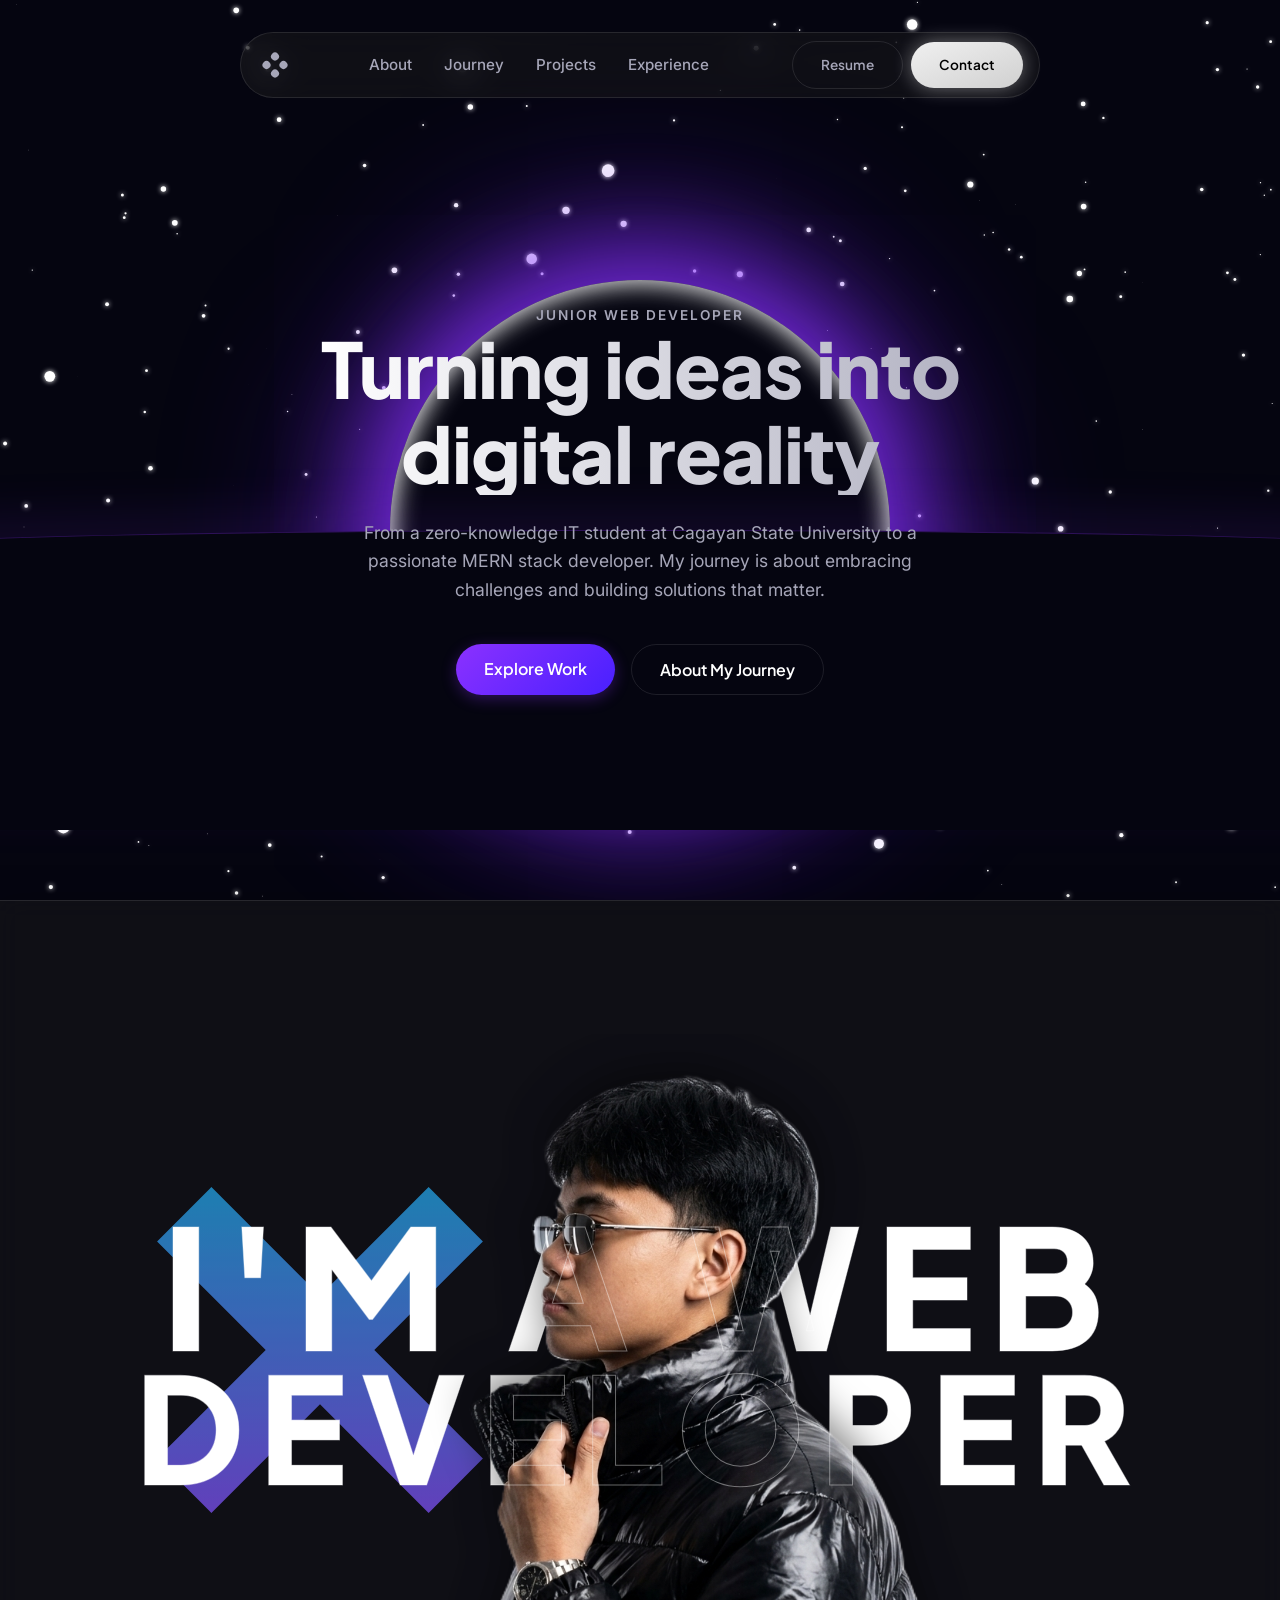
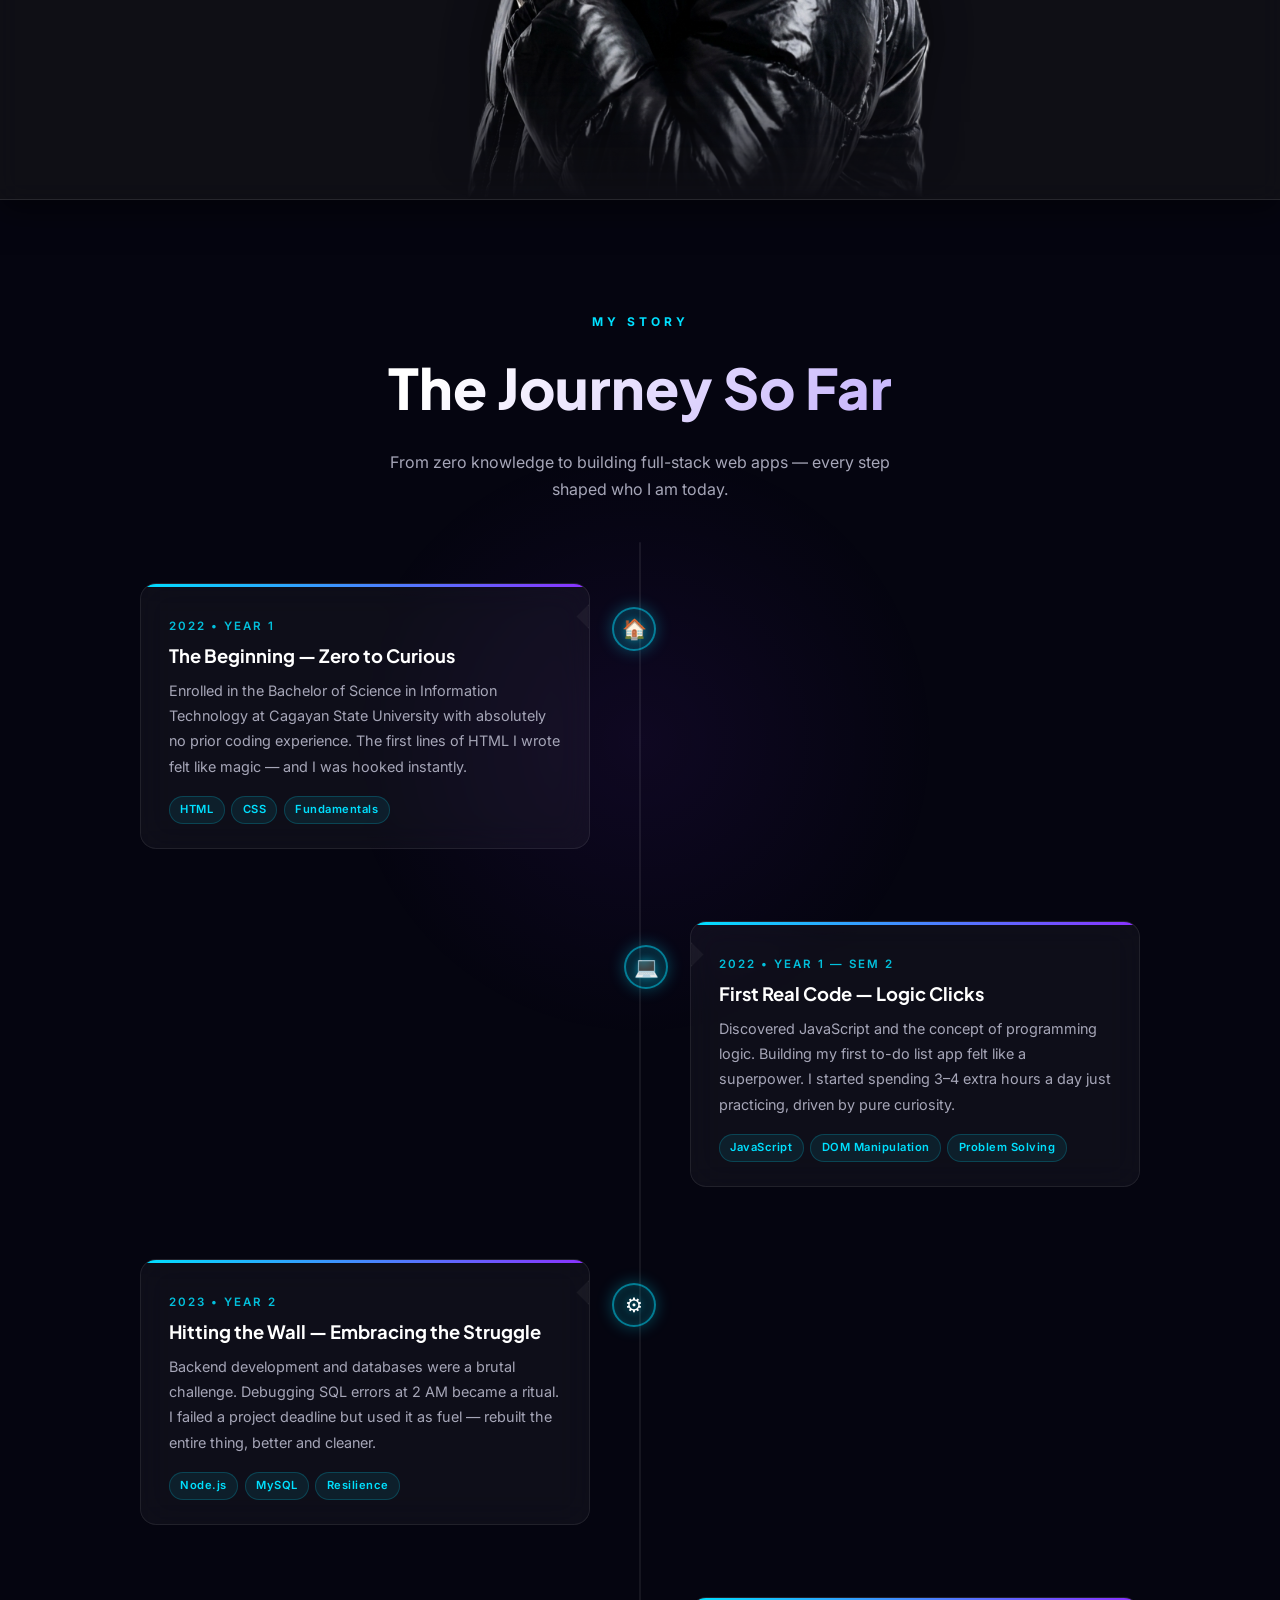
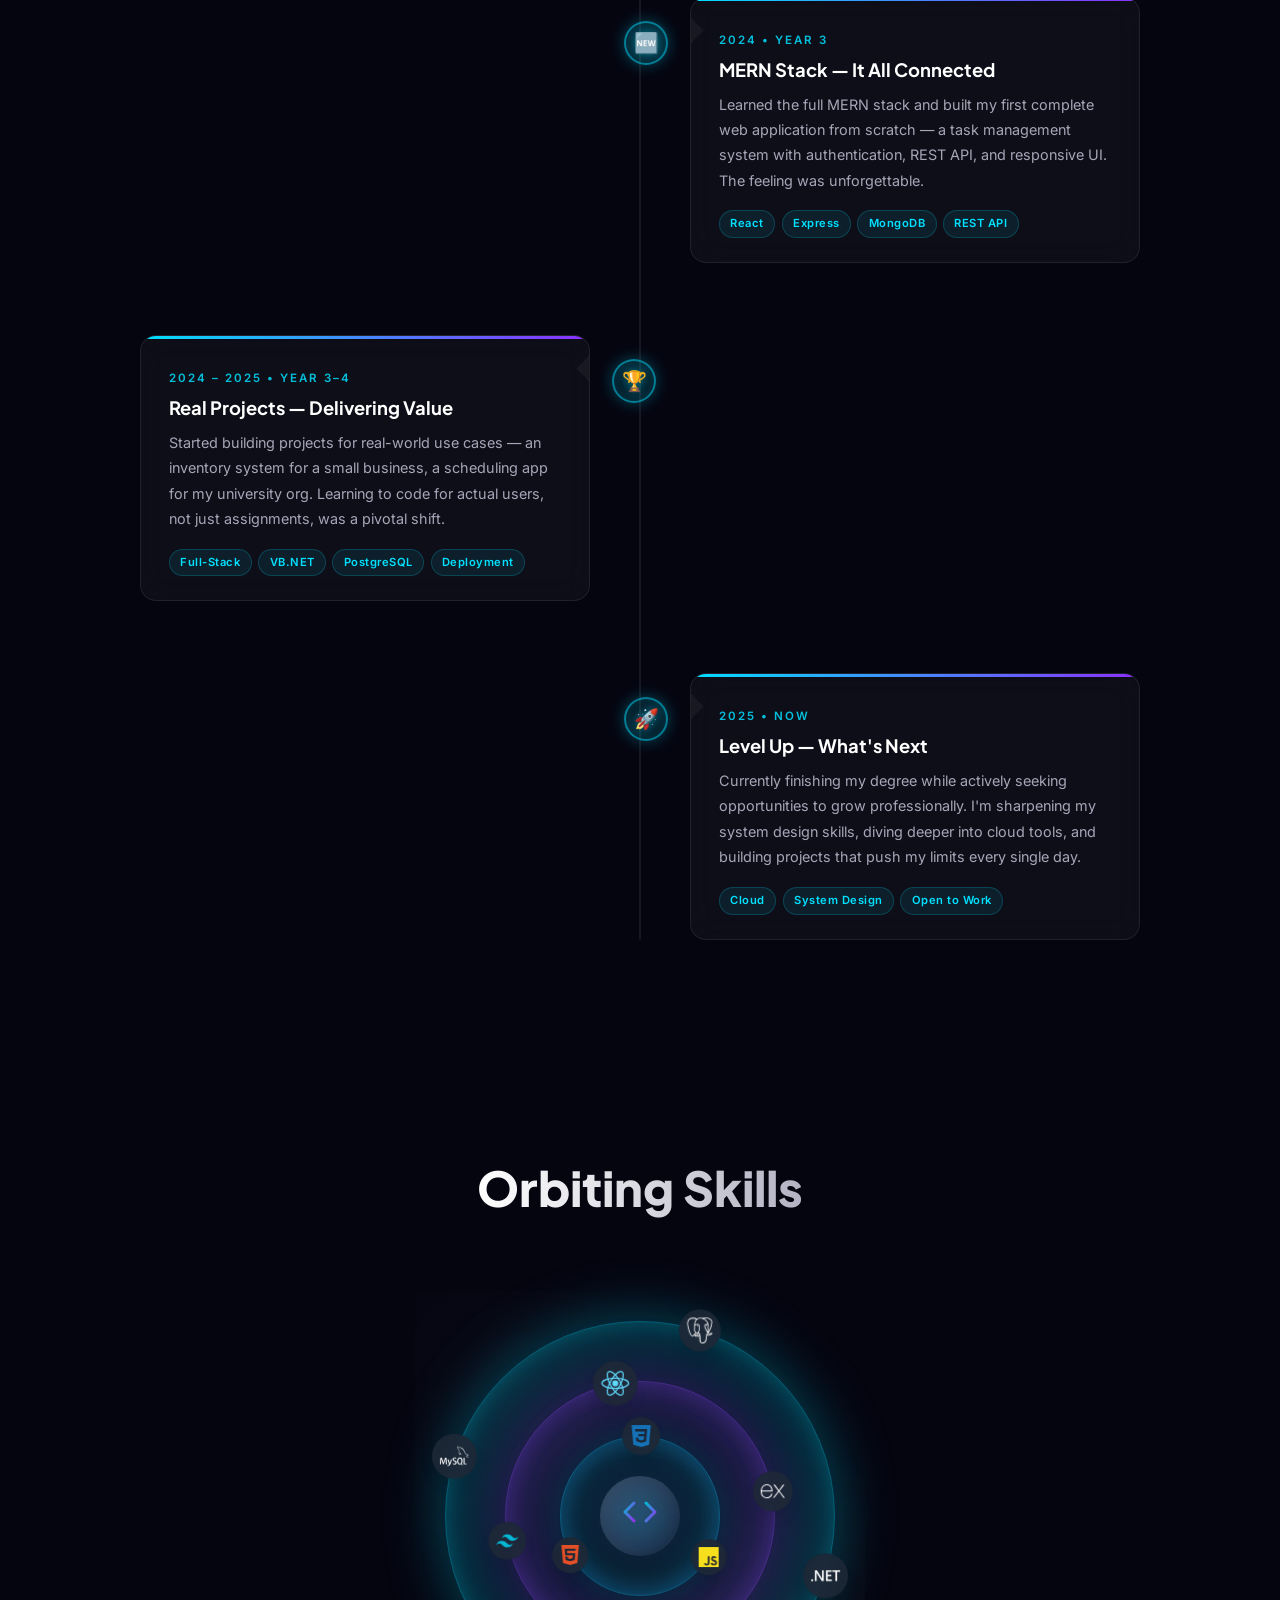
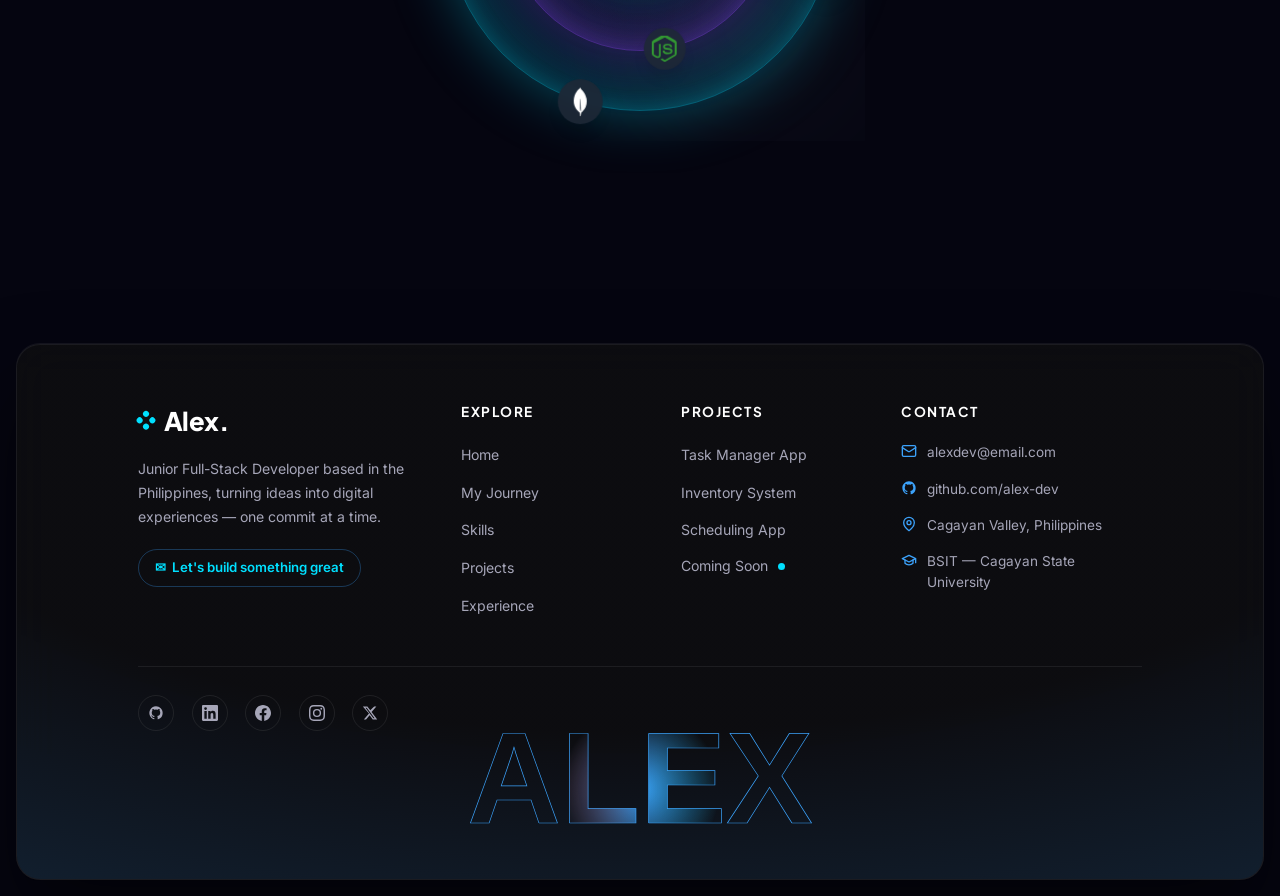
==== commit cacf540a: "feat: add responsive footer section with contact details and social links" ====
--- a/index.html
+++ b/index.html
@@ -261,8 +261,6 @@
                     </div>
                 </div>
             </div>
-
-        </div>
     </section>
 
     <!-- Other Sections -->
@@ -298,8 +296,196 @@
             </div>
         </div>
     </section>
-    <section id="struggles" style="height: 100vh;"></section>
-    <section id="tech" style="height: 100vh;"></section>
+
+    <!-- ===================================================
+         FOOTER
+         =================================================== -->
+    <footer id="contact" class="site-footer">
+
+        <!-- Background radial gradient -->
+        <div class="footer-bg-gradient" aria-hidden="true"></div>
+
+        <div class="footer-inner">
+
+            <!-- Top grid -->
+            <div class="footer-grid">
+
+                <!-- Brand -->
+                <div class="footer-brand">
+                    <div class="footer-logo">
+                        <div class="logo-dots logo-dots--footer">
+                            <span></span><span></span><span></span><span></span>
+                        </div>
+                        <span class="footer-logo-name">Alex.</span>
+                    </div>
+                    <p class="footer-tagline">
+                        Junior Full-Stack Developer based in the Philippines,
+                        turning ideas into digital experiences &mdash; one commit at a time.
+                    </p>
+                    <a href="mailto:alexdev@email.com" class="footer-cta-link">
+                        &#9993;&nbsp; Let's build something great
+                    </a>
+                </div>
+
+                <!-- Explore Links -->
+                <div class="footer-col">
+                    <h4 class="footer-col-title">Explore</h4>
+                    <ul class="footer-links">
+                        <li><a href="#hero">Home</a></li>
+                        <li><a href="#journey">My Journey</a></li>
+                        <li><a href="#about">Skills</a></li>
+                        <li><a href="projects.html">Projects</a></li>
+                        <li><a href="experience.html">Experience</a></li>
+                    </ul>
+                </div>
+
+                <!-- Highlights -->
+                <div class="footer-col">
+                    <h4 class="footer-col-title">Projects</h4>
+                    <ul class="footer-links">
+                        <li><a href="projects.html">Task Manager App</a></li>
+                        <li><a href="projects.html">Inventory System</a></li>
+                        <li><a href="projects.html">Scheduling App</a></li>
+                        <li class="footer-link-pulse-wrap">
+                            <a href="projects.html">Coming Soon&nbsp;<span class="footer-pulse-dot"
+                                    aria-hidden="true"></span></a>
+                        </li>
+                    </ul>
+                </div>
+
+                <!-- Contact -->
+                <div class="footer-col">
+                    <h4 class="footer-col-title">Contact</h4>
+                    <ul class="footer-contact-list">
+                        <li>
+                            <svg xmlns="http://www.w3.org/2000/svg" width="16" height="16" viewBox="0 0 24 24"
+                                fill="none" stroke="#3ca2fa" stroke-width="2" stroke-linecap="round"
+                                stroke-linejoin="round" aria-hidden="true">
+                                <rect width="20" height="16" x="2" y="4" rx="2" />
+                                <path d="m22 7-8.97 5.7a1.94 1.94 0 0 1-2.06 0L2 7" />
+                            </svg>
+                            <a href="mailto:alexdev@email.com">alexdev@email.com</a>
+                        </li>
+                        <li>
+                            <svg xmlns="http://www.w3.org/2000/svg" width="16" height="16" viewBox="0 0 24 24"
+                                fill="#3ca2fa" aria-hidden="true">
+                                <path
+                                    d="M12 2C6.477 2 2 6.484 2 12.017c0 4.425 2.865 8.18 6.839 9.504.5.092.682-.217.682-.483 0-.237-.008-.868-.013-1.703-2.782.605-3.369-1.343-3.369-1.343-.454-1.158-1.11-1.466-1.11-1.466-.908-.62.069-.608.069-.608 1.003.07 1.531 1.032 1.531 1.032.892 1.53 2.341 1.088 2.91.832.092-.647.35-1.088.636-1.338-2.22-.253-4.555-1.113-4.555-4.951 0-1.093.39-1.988 1.029-2.688-.103-.253-.446-1.272.098-2.65 0 0 .84-.27 2.75 1.026A9.564 9.564 0 0 1 12 6.844a9.59 9.59 0 0 1 2.504.337c1.909-1.296 2.747-1.027 2.747-1.027.546 1.379.202 2.398.1 2.651.64.7 1.028 1.595 1.028 2.688 0 3.848-2.339 4.695-4.566 4.943.359.309.678.92.678 1.855 0 1.338-.012 2.419-.012 2.747 0 .268.18.58.688.482A10.02 10.02 0 0 0 22 12.017C22 6.484 17.522 2 12 2z" />
+                            </svg>
+                            <a href="https://github.com/" target="_blank" rel="noopener">github.com/alex-dev</a>
+                        </li>
+                        <li>
+                            <svg xmlns="http://www.w3.org/2000/svg" width="16" height="16" viewBox="0 0 24 24"
+                                fill="none" stroke="#3ca2fa" stroke-width="2" stroke-linecap="round"
+                                stroke-linejoin="round" aria-hidden="true">
+                                <path d="M20 10c0 6-8 12-8 12s-8-6-8-12a8 8 0 0 1 16 0Z" />
+                                <circle cx="12" cy="10" r="3" />
+                            </svg>
+                            <span>Cagayan Valley, Philippines</span>
+                        </li>
+                        <li>
+                            <svg xmlns="http://www.w3.org/2000/svg" width="16" height="16" viewBox="0 0 24 24"
+                                fill="none" stroke="#3ca2fa" stroke-width="2" stroke-linecap="round"
+                                stroke-linejoin="round" aria-hidden="true">
+                                <path d="M22 10v6M2 10l10-5 10 5-10 5z" />
+                                <path d="M6 12v5c3 3 9 3 12 0v-5" />
+                            </svg>
+                            <span>BSIT &mdash; Cagayan State University</span>
+                        </li>
+                    </ul>
+                </div>
+
+            </div>
+
+            <!-- Divider -->
+            <hr class="footer-divider">
+
+            <!-- Bottom bar -->
+            <div class="footer-bottom">
+                <div class="footer-socials">
+                    <a href="https://github.com/AlexTaguiam" target="_blank" rel="noopener" aria-label="GitHub"
+                        class="footer-social-icon">
+                        <svg xmlns="http://www.w3.org/2000/svg" viewBox="0 0 24 24" fill="currentColor">
+                            <path
+                                d="M12 2C6.477 2 2 6.484 2 12.017c0 4.425 2.865 8.18 6.839 9.504.5.092.682-.217.682-.483 0-.237-.008-.868-.013-1.703-2.782.605-3.369-1.343-3.369-1.343-.454-1.158-1.11-1.466-1.11-1.466-.908-.62.069-.608.069-.608 1.003.07 1.531 1.032 1.531 1.032.892 1.53 2.341 1.088 2.91.832.092-.647.35-1.088.636-1.338-2.22-.253-4.555-1.113-4.555-4.951 0-1.093.39-1.988 1.029-2.688-.103-.253-.446-1.272.098-2.65 0 0 .84-.27 2.75 1.026A9.564 9.564 0 0 1 12 6.844a9.59 9.59 0 0 1 2.504.337c1.909-1.296 2.747-1.027 2.747-1.027.546 1.379.202 2.398.1 2.651.64.7 1.028 1.595 1.028 2.688 0 3.848-2.339 4.695-4.566 4.943.359.309.678.92.678 1.855 0 1.338-.012 2.419-.012 2.747 0 .268.18.58.688.482A10.02 10.02 0 0 0 22 12.017C22 6.484 17.522 2 12 2z" />
+                        </svg>
+                    </a>
+                    <a href="https://linkedin.com/" target="_blank" rel="noopener" aria-label="LinkedIn"
+                        class="footer-social-icon">
+                        <svg xmlns="http://www.w3.org/2000/svg" viewBox="0 0 24 24" fill="currentColor">
+                            <path
+                                d="M20.447 20.452h-3.554v-5.569c0-1.328-.027-3.037-1.852-3.037-1.853 0-2.136 1.445-2.136 2.939v5.667H9.351V9h3.414v1.561h.046c.477-.9 1.637-1.85 3.37-1.85 3.601 0 4.267 2.37 4.267 5.455v6.286zM5.337 7.433a2.062 2.062 0 0 1-2.063-2.065 2.064 2.064 0 1 1 2.063 2.065zm1.782 13.019H3.555V9h3.564v11.452zM22.225 0H1.771C.792 0 0 .774 0 1.729v20.542C0 23.227.792 24 1.771 24h20.451C23.2 24 24 23.227 24 22.271V1.729C24 .774 23.2 0 22.222 0h.003z" />
+                        </svg>
+                    </a>
+                    <a href="https://www.facebook.com/john.alex.s.taguiam/" target="_blank" rel="noopener"
+                        aria-label="Facebook" class="footer-social-icon">
+                        <svg xmlns="http://www.w3.org/2000/svg" viewBox="0 0 24 24" fill="currentColor">
+                            <path
+                                d="M24 12.073c0-6.627-5.373-12-12-12s-12 5.373-12 12c0 5.99 4.388 10.954 10.125 11.854v-8.385H7.078v-3.47h3.047V9.43c0-3.007 1.792-4.669 4.533-4.669 1.312 0 2.686.235 2.686.235v2.953H15.83c-1.491 0-1.956.925-1.956 1.874v2.25h3.328l-.532 3.47h-2.796v8.385C19.612 23.027 24 18.062 24 12.073z" />
+                        </svg>
+                    </a>
+                    <a href="https://instagram.com/" target="_blank" rel="noopener" aria-label="Instagram"
+                        class="footer-social-icon">
+                        <svg xmlns="http://www.w3.org/2000/svg" viewBox="0 0 24 24" fill="currentColor">
+                            <path
+                                d="M12 2.163c3.204 0 3.584.012 4.85.07 3.252.148 4.771 1.691 4.919 4.919.058 1.265.069 1.645.069 4.849 0 3.205-.012 3.584-.069 4.849-.149 3.225-1.664 4.771-4.919 4.919-1.266.058-1.644.07-4.85.07-3.204 0-3.584-.012-4.849-.07-3.26-.149-4.771-1.699-4.919-4.92-.058-1.265-.07-1.644-.07-4.849 0-3.204.013-3.583.07-4.849.149-3.227 1.664-4.771 4.919-4.919 1.266-.057 1.645-.069 4.849-.069zm0-2.163c-3.259 0-3.667.014-4.947.072-4.358.2-6.78 2.618-6.98 6.98-.059 1.281-.073 1.689-.073 4.948 0 3.259.014 3.668.072 4.948.2 4.358 2.618 6.78 6.98 6.98 1.281.058 1.689.072 4.948.072 3.259 0 3.668-.014 4.948-.072 4.354-.2 6.782-2.618 6.979-6.98.059-1.28.073-1.689.073-4.948 0-3.259-.014-3.667-.072-4.947-.196-4.354-2.617-6.78-6.979-6.98-1.281-.059-1.69-.073-4.949-.073zm0 5.838a6.162 6.162 0 1 0 0 12.324 6.162 6.162 0 0 0 0-12.324zM12 16a4 4 0 1 1 0-8 4 4 0 0 1 0 8zm6.406-11.845a1.44 1.44 0 1 0 0 2.881 1.44 1.44 0 0 0 0-2.881z" />
+                        </svg>
+                    </a>
+                    <a href="https://twitter.com/" target="_blank" rel="noopener" aria-label="Twitter / X"
+                        class="footer-social-icon">
+                        <svg xmlns="http://www.w3.org/2000/svg" viewBox="0 0 24 24" fill="currentColor">
+                            <path
+                                d="M18.244 2.25h3.308l-7.227 8.26 8.502 11.24H16.17l-4.714-6.231-5.401 6.231H2.746l7.73-8.835L1.254 2.25H8.08l4.259 5.63zm-1.161 17.52h1.833L7.084 4.126H5.117z" />
+                        </svg>
+                    </a>
+                </div>
+
+
+            </div>
+
+        </div>
+
+        <!-- Big TextHoverEffect SVG (cursor-tracking colour reveal) -->
+        <div class="footer-text-hover-wrap" aria-hidden="true">
+            <svg id="footer-hover-svg" width="100%" height="100%" viewBox="0 0 300 100"
+                xmlns="http://www.w3.org/2000/svg" class="footer-hover-svg">
+                <defs>
+                    <linearGradient id="footerTextGradient" gradientUnits="userSpaceOnUse" x1="0" y1="0" x2="300"
+                        y2="0">
+                        <stop offset="0%" stop-color="#eab308" />
+                        <stop offset="25%" stop-color="#ef4444" />
+                        <stop offset="50%" stop-color="#3ca2fa" />
+                        <stop offset="75%" stop-color="#06b6d4" />
+                        <stop offset="100%" stop-color="#8b5cf6" />
+                    </linearGradient>
+                    <radialGradient id="footerRevealMask" gradientUnits="userSpaceOnUse" cx="50%" cy="50%" r="20%">
+                        <stop offset="0%" stop-color="white" />
+                        <stop offset="100%" stop-color="black" />
+                    </radialGradient>
+                    <mask id="footerTextMask">
+                        <rect x="0" y="0" width="100%" height="100%" fill="url(#footerRevealMask)" />
+                    </mask>
+                </defs>
+
+                <!-- Layer 1: soft outline (appears on hover) -->
+                <text id="footer-text-outline" x="50%" y="50%" text-anchor="middle" dominant-baseline="middle"
+                    font-family="Helvetica, Arial, sans-serif" font-size="72" font-weight="900" fill="none"
+                    stroke="rgba(255,255,255,0.12)" stroke-width="0.4"
+                    style="opacity:0; transition: opacity 0.3s ease;">ALEX</text>
+
+                <!-- Layer 2: animated blue stroke draw-on (always runs) -->
+                <text id="footer-text-dash" x="50%" y="50%" text-anchor="middle" dominant-baseline="middle"
+                    font-family="Helvetica, Arial, sans-serif" font-size="72" font-weight="900" fill="none"
+                    stroke="#3ca2fa" stroke-width="0.4" stroke-dasharray="1000" stroke-dashoffset="1000">ALEX</text>
+
+                <!-- Layer 3: colour fill revealed under cursor -->
+                <text x="50%" y="50%" text-anchor="middle" dominant-baseline="middle"
+                    font-family="Helvetica, Arial, sans-serif" font-size="72" font-weight="900"
+                    fill="url(#footerTextGradient)" stroke="none" mask="url(#footerTextMask)">ALEX</text>
+            </svg>
+        </div>
+
+    </footer>
 
     <script src="js/script.js"></script>
 </body>
--- a/css/style.css
+++ b/css/style.css
@@ -536,7 +536,6 @@
     align-items: center;
     justify-content: center;
     position: relative;
-    padding-top: 100px;
 }
 
 .section-title {
@@ -738,7 +737,7 @@
    =================================================== */
 .timeline-section {
     position: relative;
-    padding: 7rem 1.5rem 8rem;
+    padding: 7rem 1.5rem 0 1.5rem;
     overflow: hidden;
 }
 
@@ -801,7 +800,8 @@
 .timeline-track {
     position: absolute;
     left: 50%;
-    top: 230px; /* start below header */
+    top: 230px;
+    /* start below header */
     transform: translateX(-50%);
     width: 2px;
     bottom: 0;
@@ -860,7 +860,8 @@
 }
 
 .timeline-item.left .timeline-node {
-    right: -22px;  /* half of node width, placed on track */
+    right: -22px;
+    /* half of node width, placed on track */
     transform: translateX(100%);
 }
 
@@ -888,8 +889,17 @@
 }
 
 @keyframes nodePulse {
-    0%, 100% { transform: scale(1);   opacity: 0.8; }
-    50%       { transform: scale(1.2); opacity: 1;   }
+
+    0%,
+    100% {
+        transform: scale(1);
+        opacity: 0.8;
+    }
+
+    50% {
+        transform: scale(1.2);
+        opacity: 1;
+    }
 }
 
 /* --- Content Card --- */
@@ -909,8 +919,10 @@
 .timeline-content::before {
     content: '';
     position: absolute;
-    top: 0; left: 0;
-    width: 100%; height: 3px;
+    top: 0;
+    left: 0;
+    width: 100%;
+    height: 3px;
     background: linear-gradient(90deg, var(--glow-blue), var(--glow-purple));
     border-radius: 16px 16px 0 0;
 }
@@ -1039,4 +1051,301 @@
     .timeline-item.right .timeline-content::after {
         display: none;
     }
+}
+
+/* ===================================================
+   FOOTER
+   =================================================== */
+.site-footer {
+    position: relative;
+    margin: 2rem 1rem 1rem;
+    border-radius: 24px;
+    overflow: hidden;
+    background: rgba(15, 15, 17, 0.6);
+    border: 1px solid rgba(255, 255, 255, 0.07);
+    backdrop-filter: blur(20px);
+    -webkit-backdrop-filter: blur(20px);
+    box-shadow:
+        0 -1px 0 rgba(255, 255, 255, 0.06),
+        0 40px 80px rgba(0, 0, 0, 0.5);
+}
+
+.footer-bg-gradient {
+    position: absolute;
+    inset: 0;
+    z-index: 0;
+    background: radial-gradient(125% 125% at 50% 10%, rgba(15, 15, 17, 0.4) 50%, rgba(60, 162, 250, 0.2) 100%);
+    pointer-events: none;
+}
+
+.footer-inner {
+    position: relative;
+    z-index: 1;
+    max-width: 1100px;
+    margin: 0 auto;
+    padding: 3.5rem 3rem 2rem;
+}
+
+.footer-grid {
+    display: grid;
+    grid-template-columns: 1.6fr 1fr 1fr 1.4fr;
+    gap: 3rem;
+    padding-bottom: 3rem;
+}
+
+.footer-brand {
+    display: flex;
+    flex-direction: column;
+    gap: 1rem;
+}
+
+.footer-logo {
+    display: flex;
+    align-items: center;
+    gap: 0.6rem;
+}
+
+.logo-dots--footer {
+    width: 16px;
+    height: 16px;
+    gap: 2px;
+}
+
+.logo-dots--footer span {
+    width: 6px;
+    height: 6px;
+    background-color: var(--glow-blue);
+}
+
+.footer-logo-name {
+    font-family: var(--font-display);
+    font-weight: 800;
+    font-size: 1.6rem;
+    color: var(--text-main);
+    letter-spacing: -0.5px;
+}
+
+.footer-tagline {
+    color: var(--text-muted);
+    font-size: 0.88rem;
+    line-height: 1.7;
+}
+
+.footer-cta-link {
+    display: inline-flex;
+    align-items: center;
+    gap: 0.4rem;
+    margin-top: 0.25rem;
+    font-size: 0.83rem;
+    font-weight: 600;
+    color: var(--glow-blue);
+    text-decoration: none;
+    border: 1px solid rgba(60, 162, 250, 0.3);
+    padding: 0.45rem 1rem;
+    border-radius: 50px;
+    width: fit-content;
+    transition: background 0.25s, border-color 0.25s, color 0.25s;
+}
+
+.footer-cta-link:hover {
+    background: rgba(60, 162, 250, 0.12);
+    border-color: rgba(60, 162, 250, 0.6);
+    color: #fff;
+}
+
+.footer-col-title {
+    font-family: var(--font-display);
+    font-size: 0.85rem;
+    font-weight: 700;
+    color: var(--text-main);
+    letter-spacing: 1.5px;
+    text-transform: uppercase;
+    margin-bottom: 1.25rem;
+}
+
+.footer-links {
+    list-style: none;
+    display: flex;
+    flex-direction: column;
+    gap: 0.75rem;
+}
+
+.footer-links a {
+    color: var(--text-muted);
+    text-decoration: none;
+    font-size: 0.88rem;
+    transition: color 0.25s;
+}
+
+.footer-links a:hover {
+    color: var(--glow-blue);
+}
+
+.footer-link-pulse-wrap a {
+    display: flex;
+    align-items: center;
+    gap: 0.35rem;
+    color: var(--text-muted);
+    text-decoration: none;
+    font-size: 0.88rem;
+    transition: color 0.25s;
+}
+
+.footer-link-pulse-wrap a:hover {
+    color: var(--glow-blue);
+}
+
+.footer-pulse-dot {
+    display: inline-block;
+    width: 7px;
+    height: 7px;
+    border-radius: 50%;
+    background: var(--glow-blue);
+    animation: pulse 1.8s ease-in-out infinite;
+    flex-shrink: 0;
+}
+
+.footer-contact-list {
+    list-style: none;
+    display: flex;
+    flex-direction: column;
+    gap: 1rem;
+}
+
+.footer-contact-list li {
+    display: flex;
+    align-items: flex-start;
+    gap: 0.6rem;
+    color: var(--text-muted);
+    font-size: 0.85rem;
+    line-height: 1.5;
+}
+
+.footer-contact-list li svg {
+    flex-shrink: 0;
+    margin-top: 1px;
+}
+
+.footer-contact-list a {
+    color: var(--text-muted);
+    text-decoration: none;
+    transition: color 0.25s;
+}
+
+.footer-contact-list a:hover {
+    color: var(--glow-blue);
+}
+
+.footer-divider {
+    border: none;
+    border-top: 1px solid rgba(255, 255, 255, 0.07);
+    margin: 0 0 1.75rem;
+}
+
+.footer-bottom {
+    display: flex;
+    justify-content: space-between;
+    align-items: center;
+    flex-wrap: wrap;
+    gap: 1rem;
+}
+
+.footer-socials {
+    display: flex;
+    gap: 1.1rem;
+    align-items: center;
+}
+
+.footer-social-icon {
+    display: flex;
+    align-items: center;
+    justify-content: center;
+    width: 36px;
+    height: 36px;
+    border-radius: 50%;
+    color: var(--text-muted);
+    border: 1px solid rgba(255, 255, 255, 0.08);
+    text-decoration: none;
+    transition: color 0.25s, border-color 0.25s, background 0.25s, transform 0.25s;
+}
+
+.footer-social-icon svg {
+    width: 16px;
+    height: 16px;
+}
+
+.footer-social-icon:hover {
+    color: var(--glow-blue);
+    border-color: rgba(60, 162, 250, 0.4);
+    background: rgba(60, 162, 250, 0.08);
+    transform: translateY(-2px);
+}
+
+
+/* Big SVG text hover area */
+.footer-text-hover-wrap {
+    position: relative;
+    height: 180px;
+    margin-top: -4rem;
+    cursor: crosshair;
+    overflow: hidden;
+}
+
+.footer-hover-svg {
+    display: block;
+    user-select: none;
+}
+
+/* Stroke draw-on animation (replaces motion library) */
+#footer-text-dash {
+    animation: footerStrokeDraw 4s ease-in-out forwards;
+    animation-delay: 0.3s;
+}
+
+@keyframes footerStrokeDraw {
+    to {
+        stroke-dashoffset: 0;
+    }
+}
+
+/* ── Footer Responsive ── */
+@media (max-width: 900px) {
+    .footer-grid {
+        grid-template-columns: 1fr 1fr;
+        gap: 2rem;
+    }
+
+    .footer-brand {
+        grid-column: span 2;
+    }
+}
+
+@media (max-width: 600px) {
+    .site-footer {
+        margin: 1rem 0.5rem 0.5rem;
+        border-radius: 16px;
+    }
+
+    .footer-inner {
+        padding: 2.5rem 1.5rem 1.5rem;
+    }
+
+    .footer-grid {
+        grid-template-columns: 1fr;
+        gap: 2rem;
+    }
+
+    .footer-brand {
+        grid-column: span 1;
+    }
+
+    .footer-bottom {
+        flex-direction: column;
+        align-items: flex-start;
+    }
+
+    .footer-text-hover-wrap {
+        height: 100px;
+        margin-top: -2rem;
+    }
 }
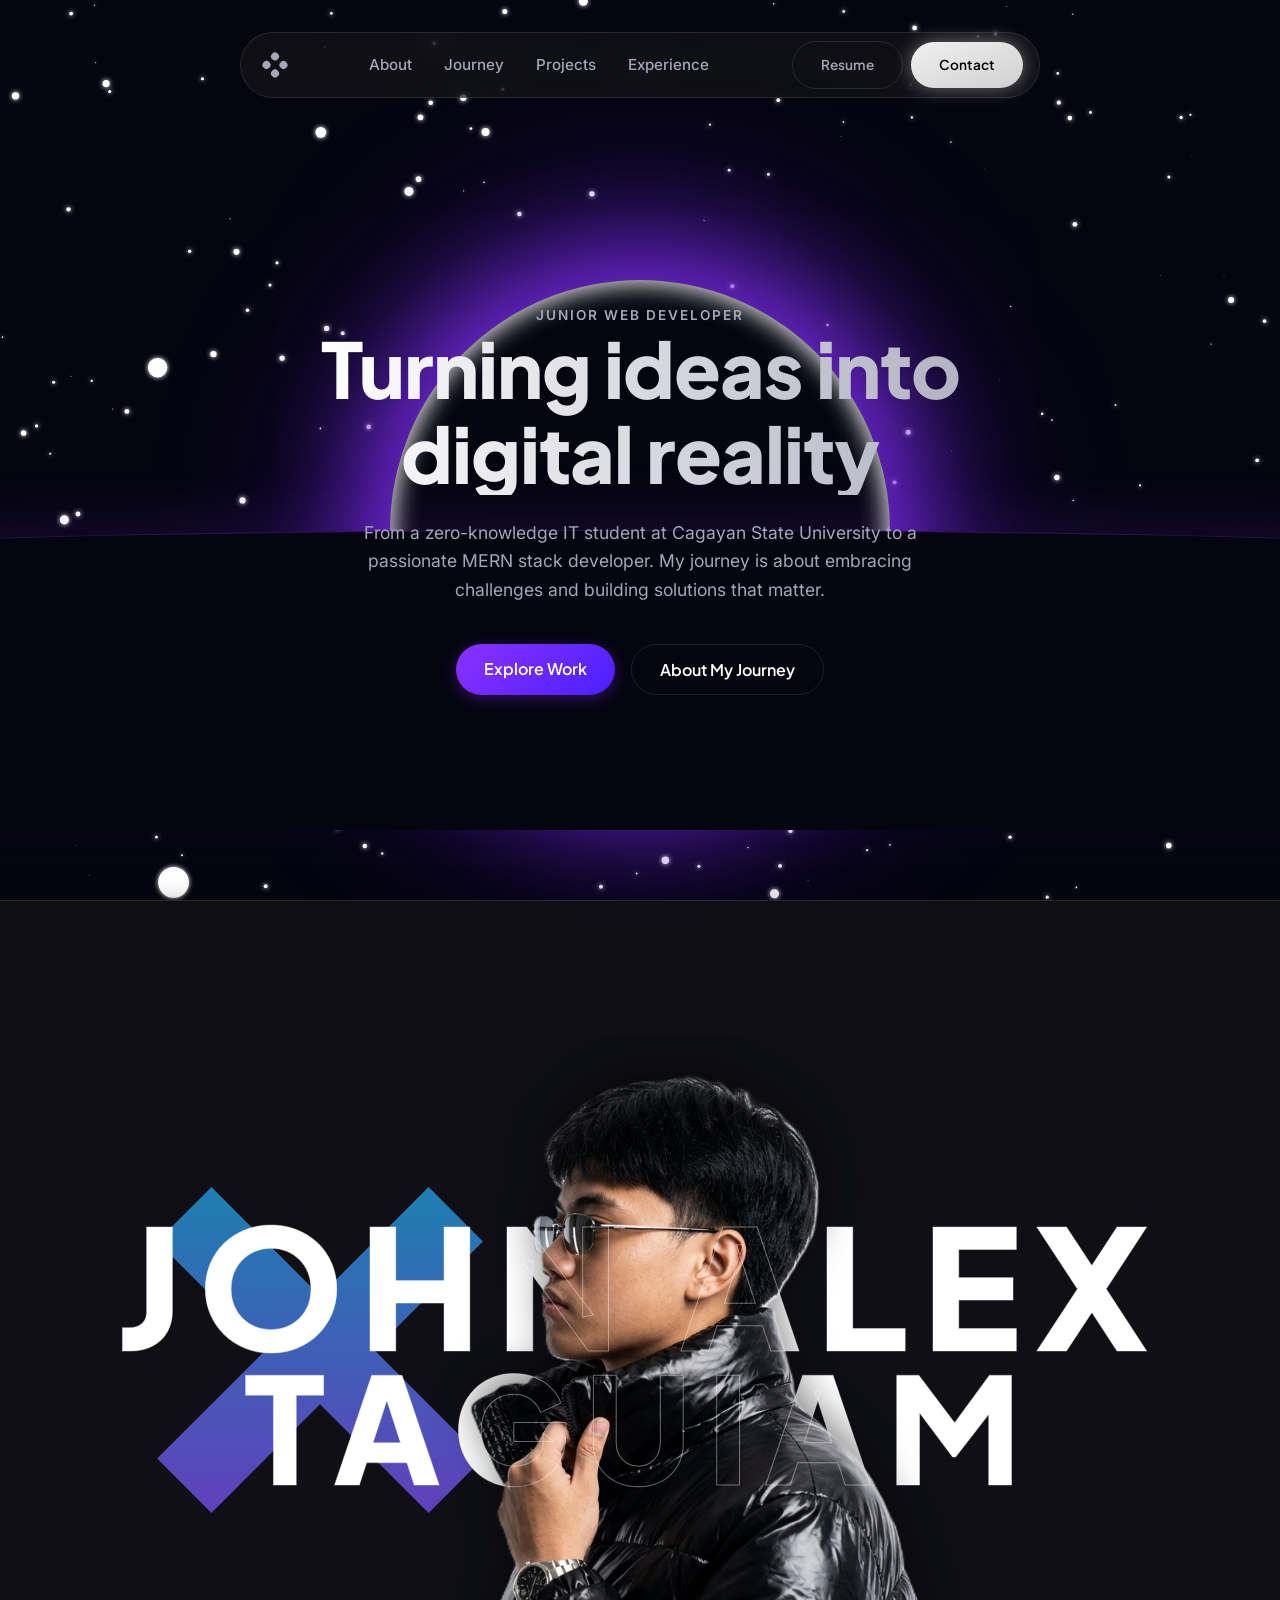
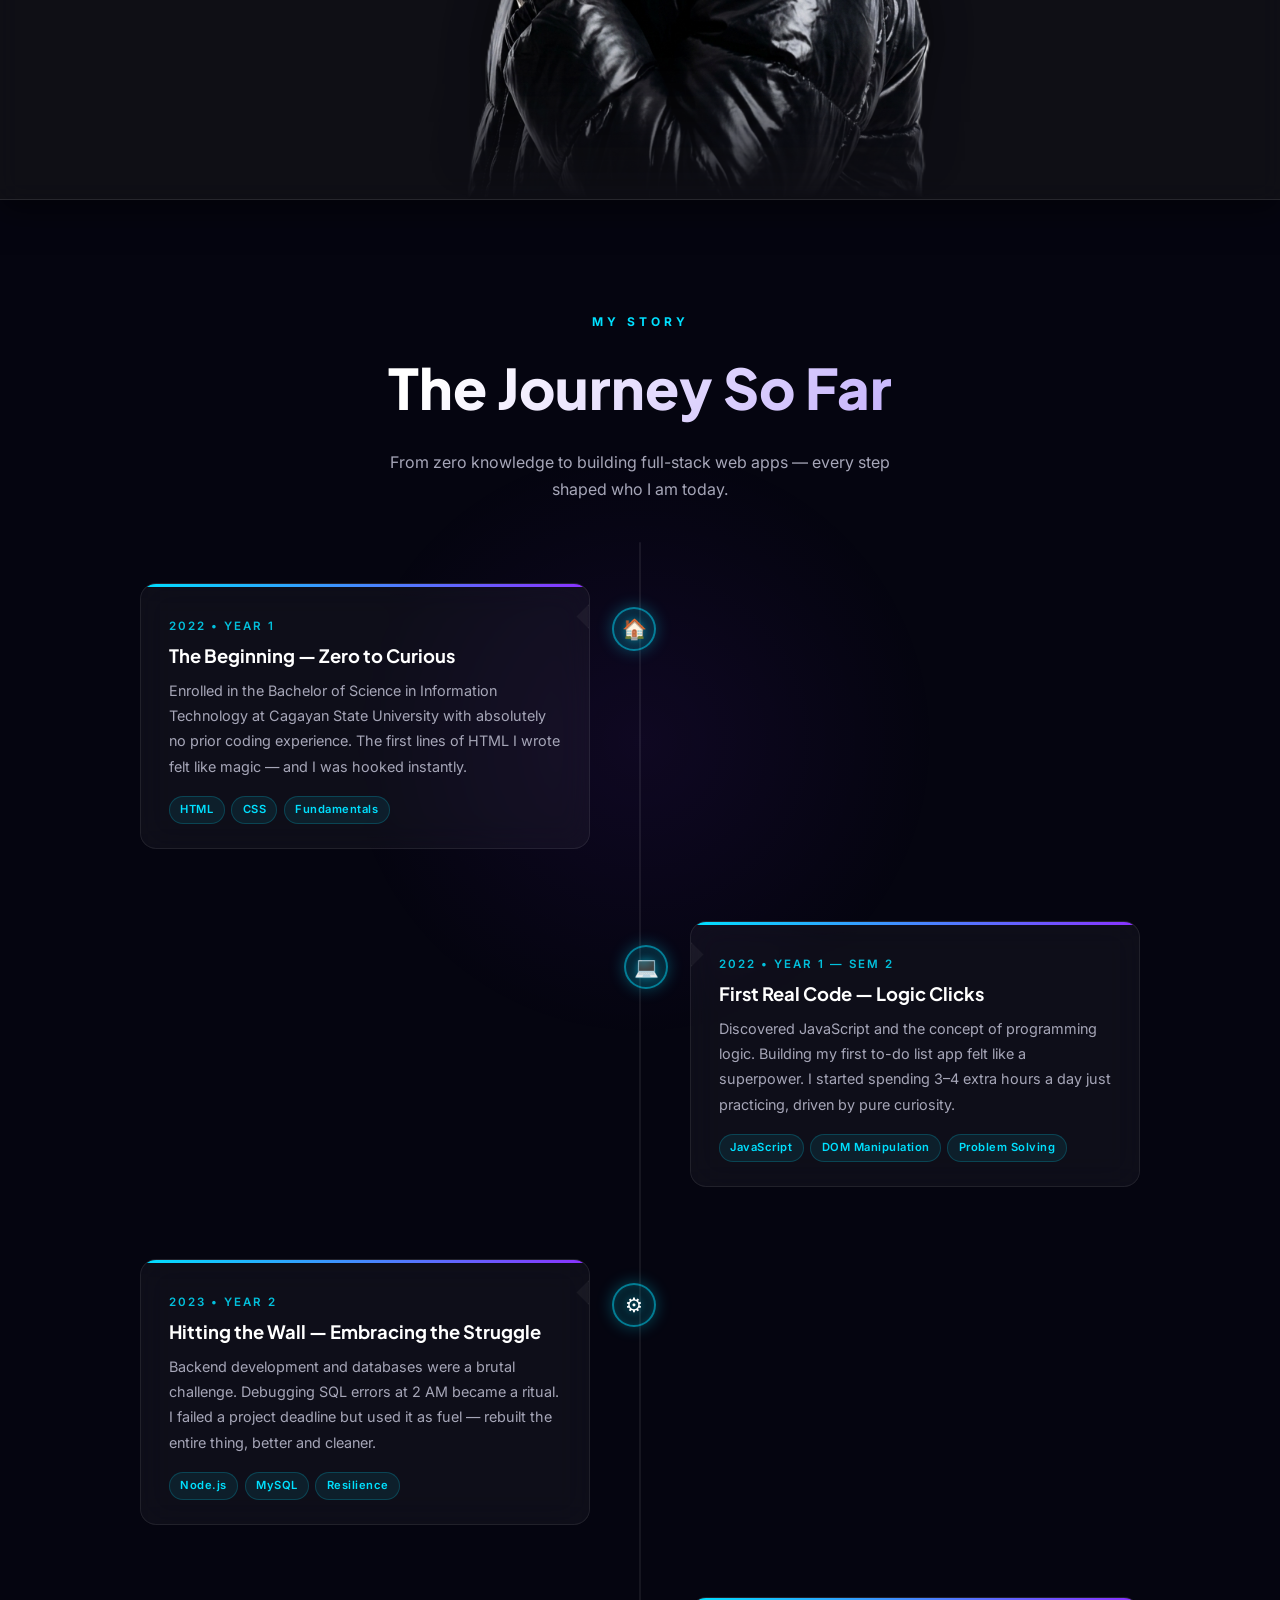
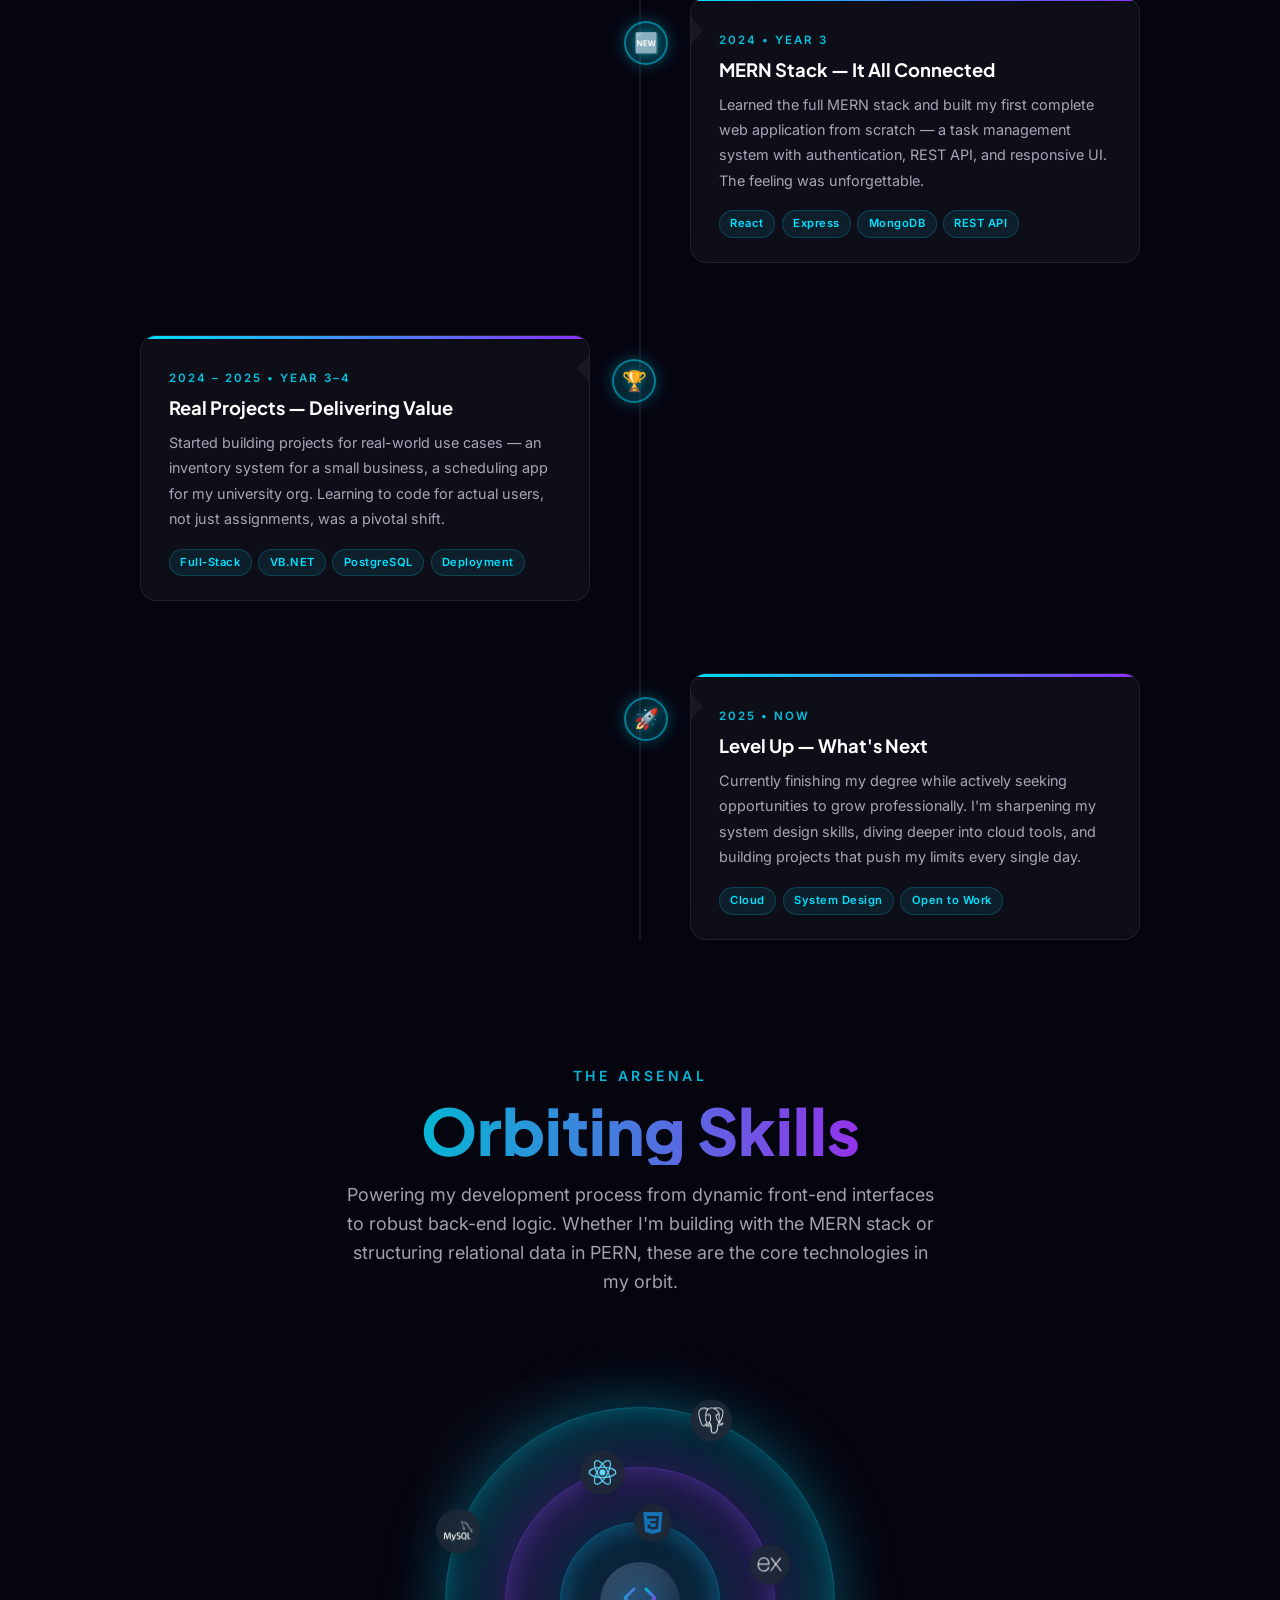
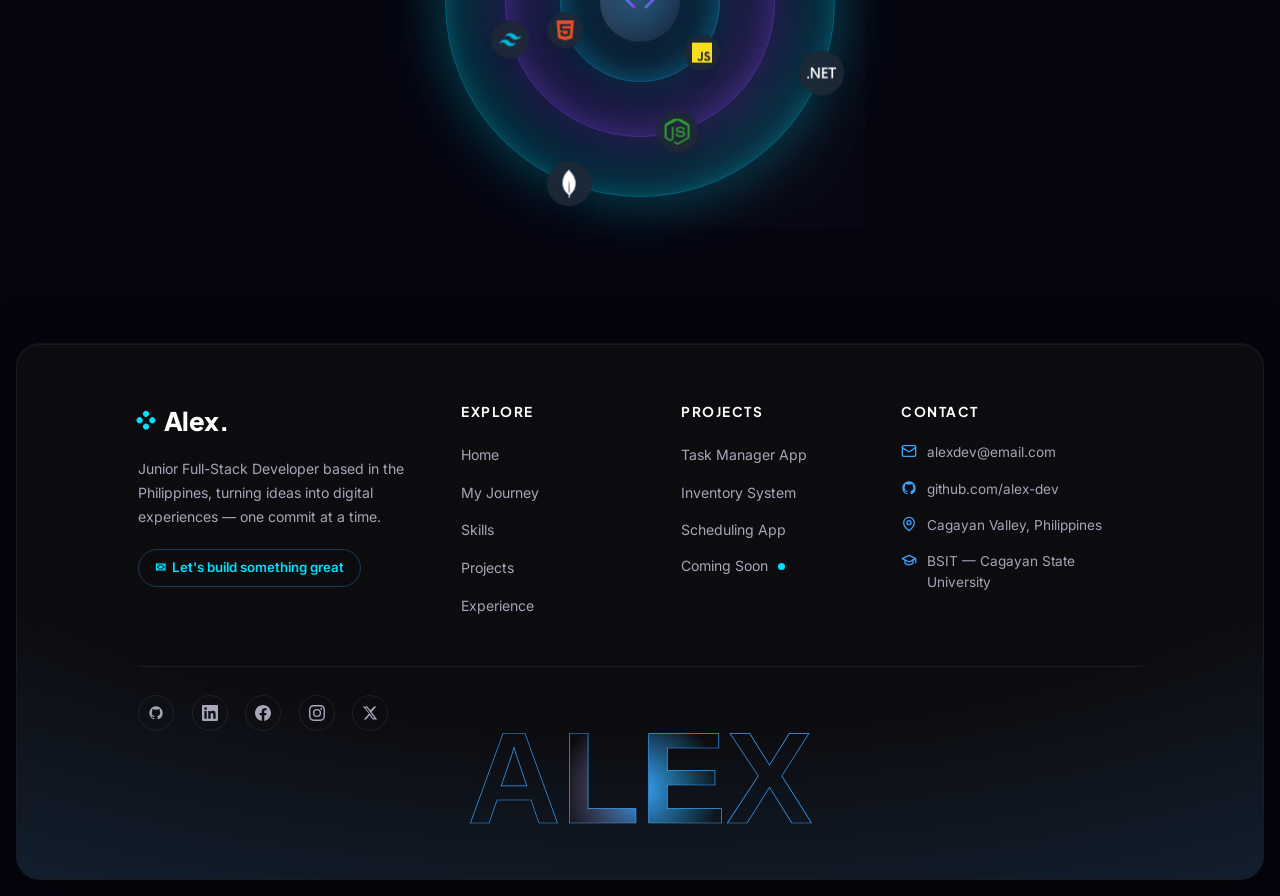
==== commit 91a6c949: "feat: implement typhograpy and design to the tech stack section" ====
--- a/index.html
+++ b/index.html
@@ -106,8 +106,8 @@
 
         <!-- 1. Background Typography Layer -->
         <div class="profile-text profile-text-bg" aria-hidden="true">
-            <div class="profile-line profile-line-1">I'M A WEB</div>
-            <div class="profile-line profile-line-2">DEVELOPER</div>
+            <div class="profile-line profile-line-1">JOHN ALEX</div>
+            <div class="profile-line profile-line-2">TAGUIAM</div>
         </div>
 
         <!-- 2. Foreground Image Layer -->
@@ -117,8 +117,8 @@
 
         <!-- 3. Overlay Stroke Typography Layer -->
         <div class="profile-text profile-text-overlay" aria-hidden="true">
-            <div class="profile-line profile-line-1">I'M A WEB</div>
-            <div class="profile-line profile-line-2">DEVELOPER</div>
+            <div class="profile-line profile-line-1">JOHN ALEX</div>
+            <div class="profile-line profile-line-2">TAGUIAM</div>
         </div>
 
     </section>
@@ -266,8 +266,20 @@
     <!-- Other Sections -->
     <section id="about" class="about-section">
         <div class="about-content">
-            <h2 class="section-title">Orbiting Skills</h2>
-        </div>
+            <!-- Small accent text above the main title -->
+            <span class="eyebrow-text">The Arsenal</span>
+
+            <!-- Main title with a gradient class -->
+            <h2 class="section-title text-gradient">Orbiting Skills</h2>
+
+            <!-- A brief description to ground the animation -->
+            <p class="section-description">
+                Powering my development process from dynamic front-end interfaces to robust back-end logic. Whether I'm
+                building with the MERN stack or structuring relational data in PERN, these are the core technologies in
+                my orbit.
+            </p>
+        </div>
+
         <div class="orbit-wrapper">
             <div class="orbit-container" id="orbit-container">
                 <!-- Background pattern -->
--- a/css/style.css
+++ b/css/style.css
@@ -568,6 +568,55 @@
     align-items: center;
     justify-content: center;
     flex-shrink: 0;
+}
+
+/* Container alignment for the text */
+.about-content {
+    display: flex;
+    flex-direction: column;
+    align-items: center;
+    text-align: center;
+    margin-bottom: 3rem;
+    /* Gives breathing room before the orbit */
+    position: relative;
+    z-index: 10;
+}
+
+/* The Eyebrow Text (Small, spaced out, colored) */
+.eyebrow-text {
+    font-size: 0.875rem;
+    text-transform: uppercase;
+    letter-spacing: 0.25em;
+    color: #06B6D4;
+    /* Cyan accent */
+    font-weight: 600;
+    margin-bottom: 0.5rem;
+}
+
+/* Main Gradient Title */
+.section-title.text-gradient {
+    font-size: clamp(2.5rem, 5vw, 4rem);
+    /* Responsive sizing */
+    font-weight: 800;
+    line-height: 1.1;
+    margin: 0 0 1rem 0;
+
+    /* Gradient text clipping */
+    background: linear-gradient(to right, #06B6D4, #9333EA);
+    -webkit-background-clip: text;
+    -webkit-text-fill-color: transparent;
+    background-clip: text;
+    color: transparent;
+}
+
+/* Muted Sub-description */
+.section-description {
+    max-width: 600px;
+    color: #a1a1aa;
+    /* Soft gray so it doesn't compete with the title */
+    font-size: 1.125rem;
+    line-height: 1.6;
+    margin: 0;
 }
 
 @media (max-width: 500px) {
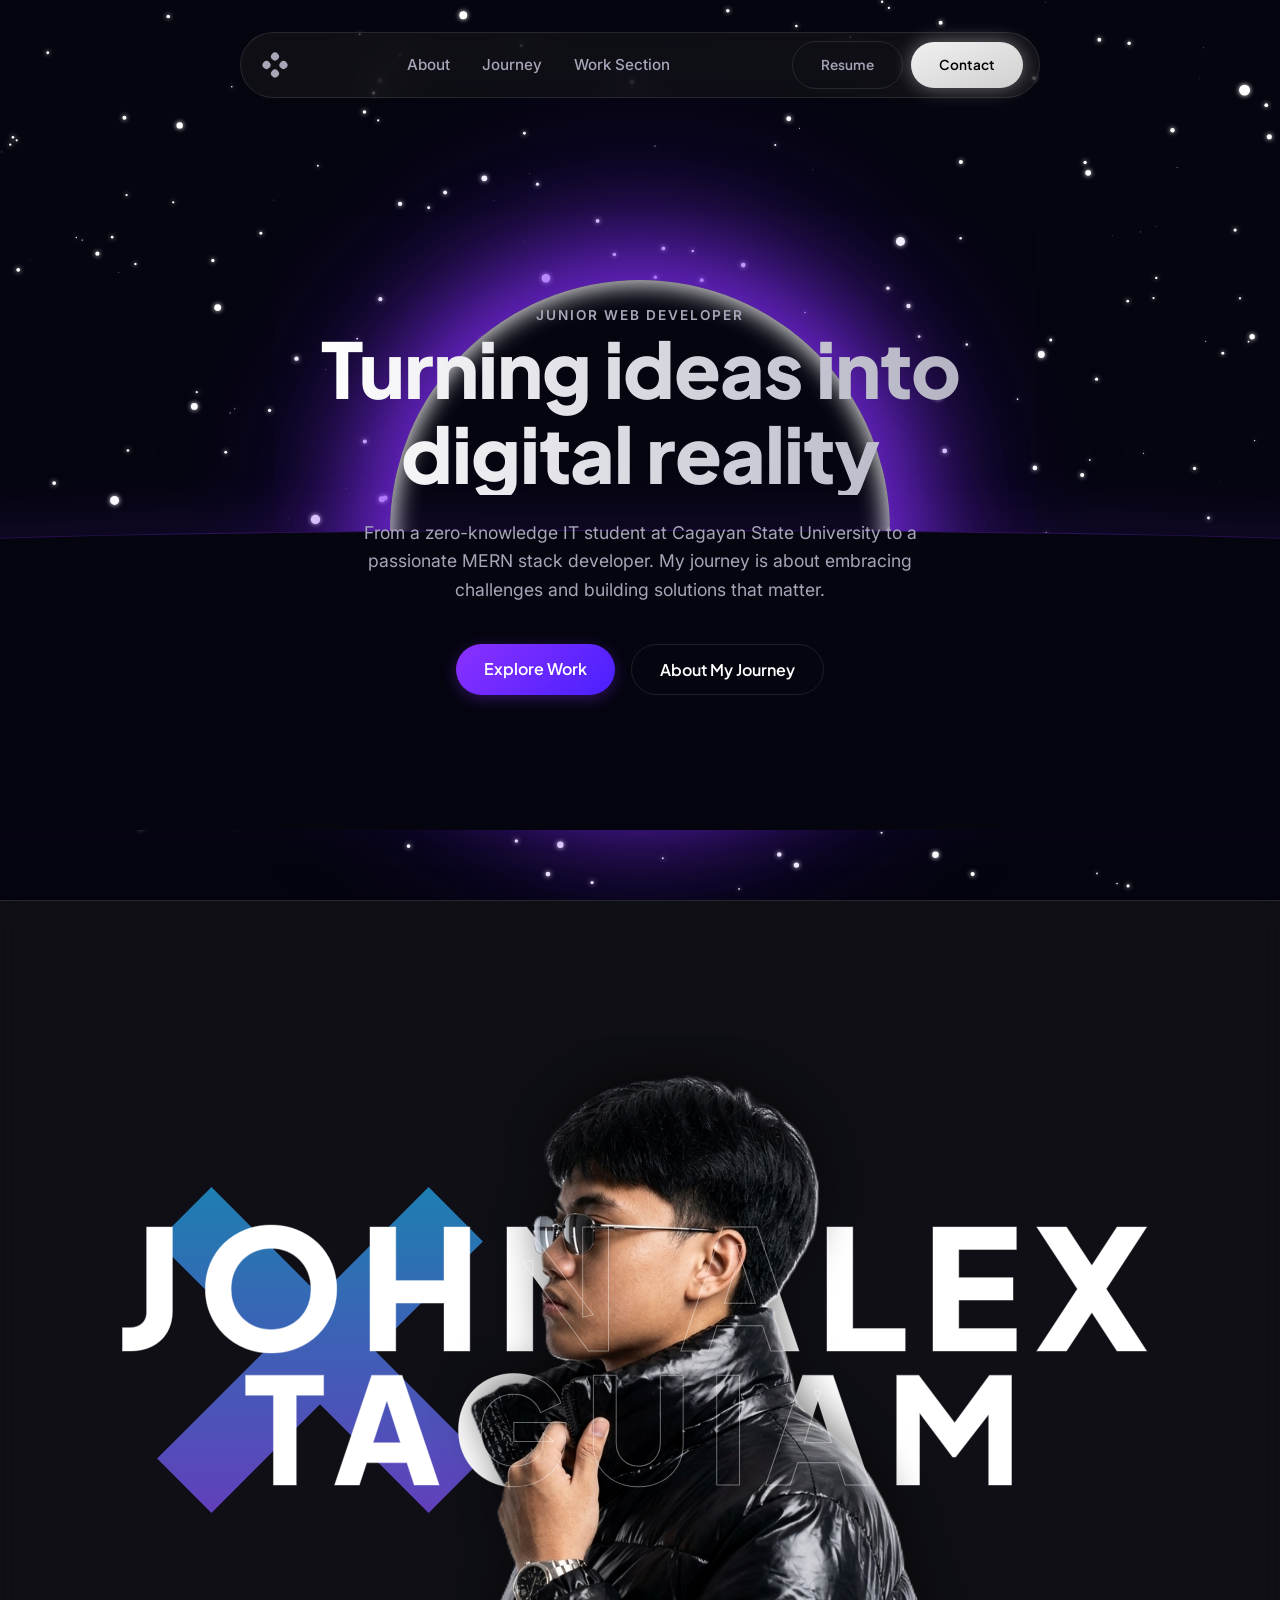
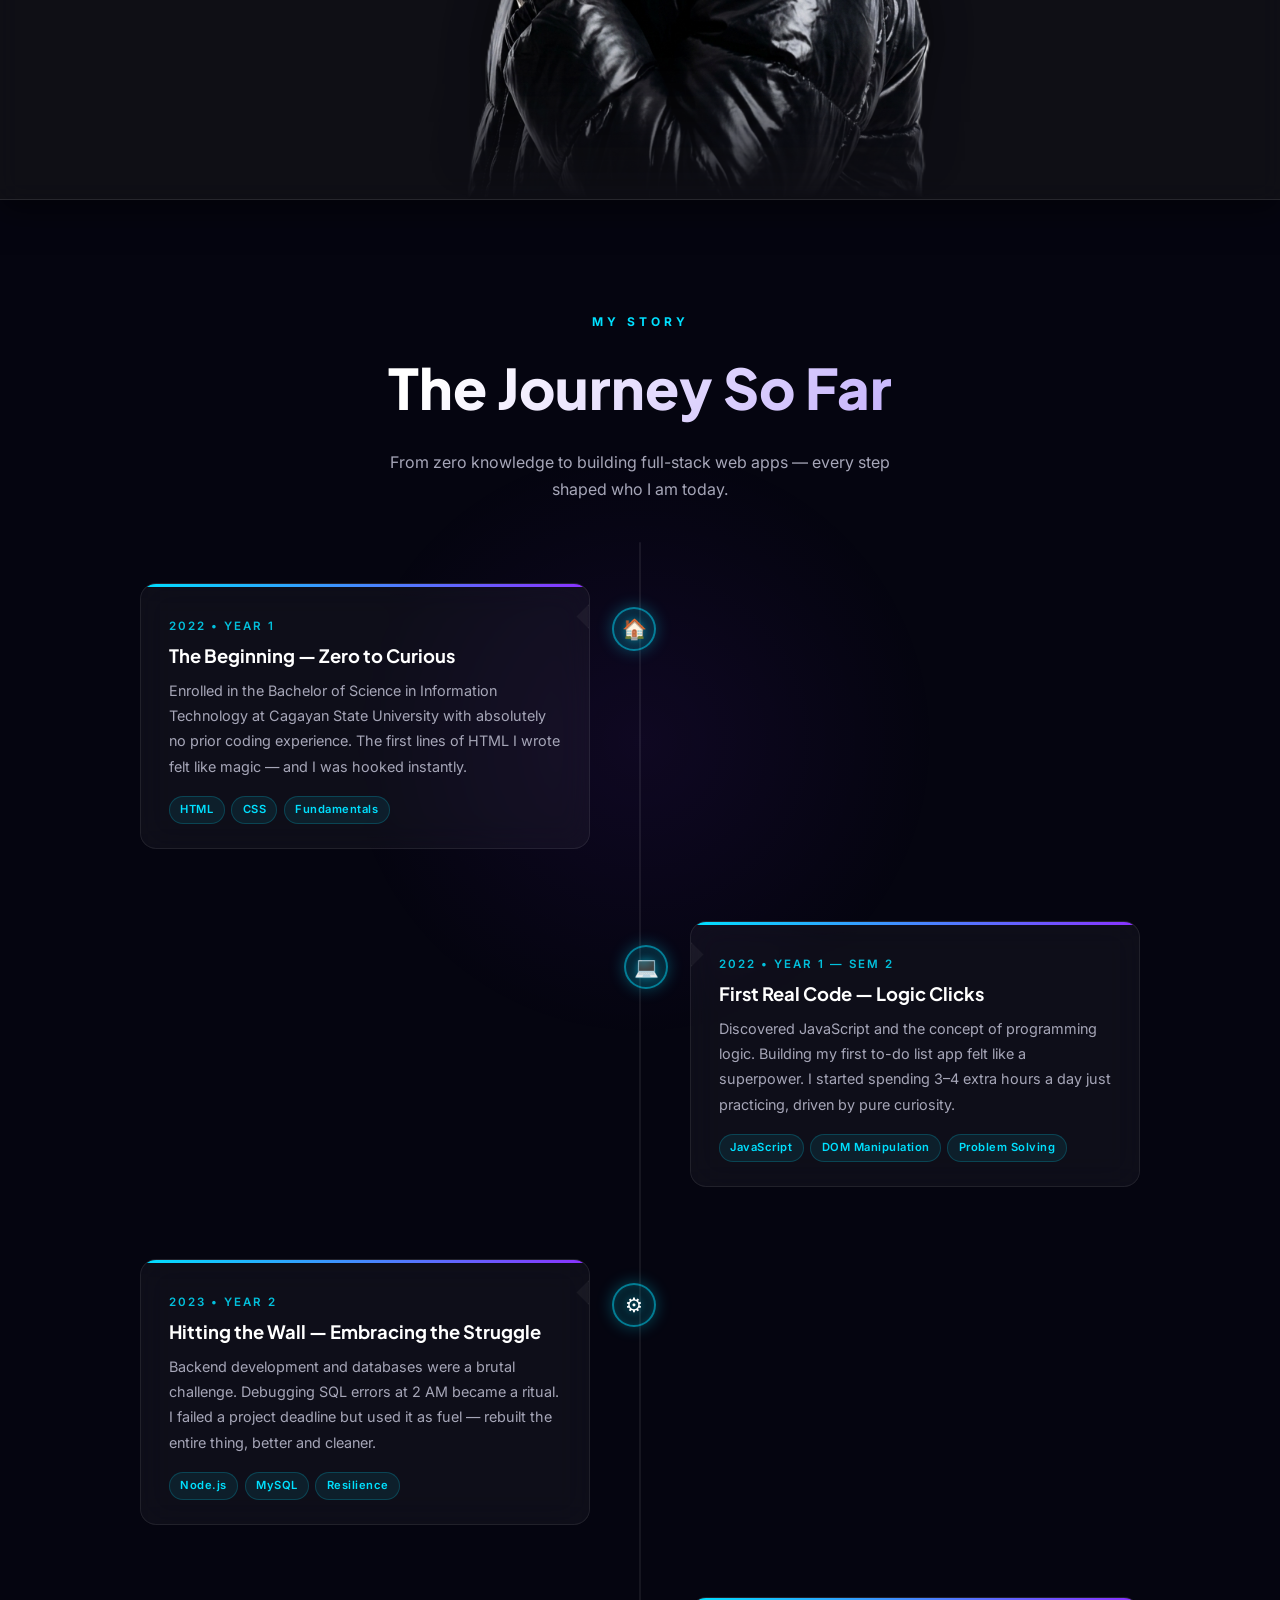
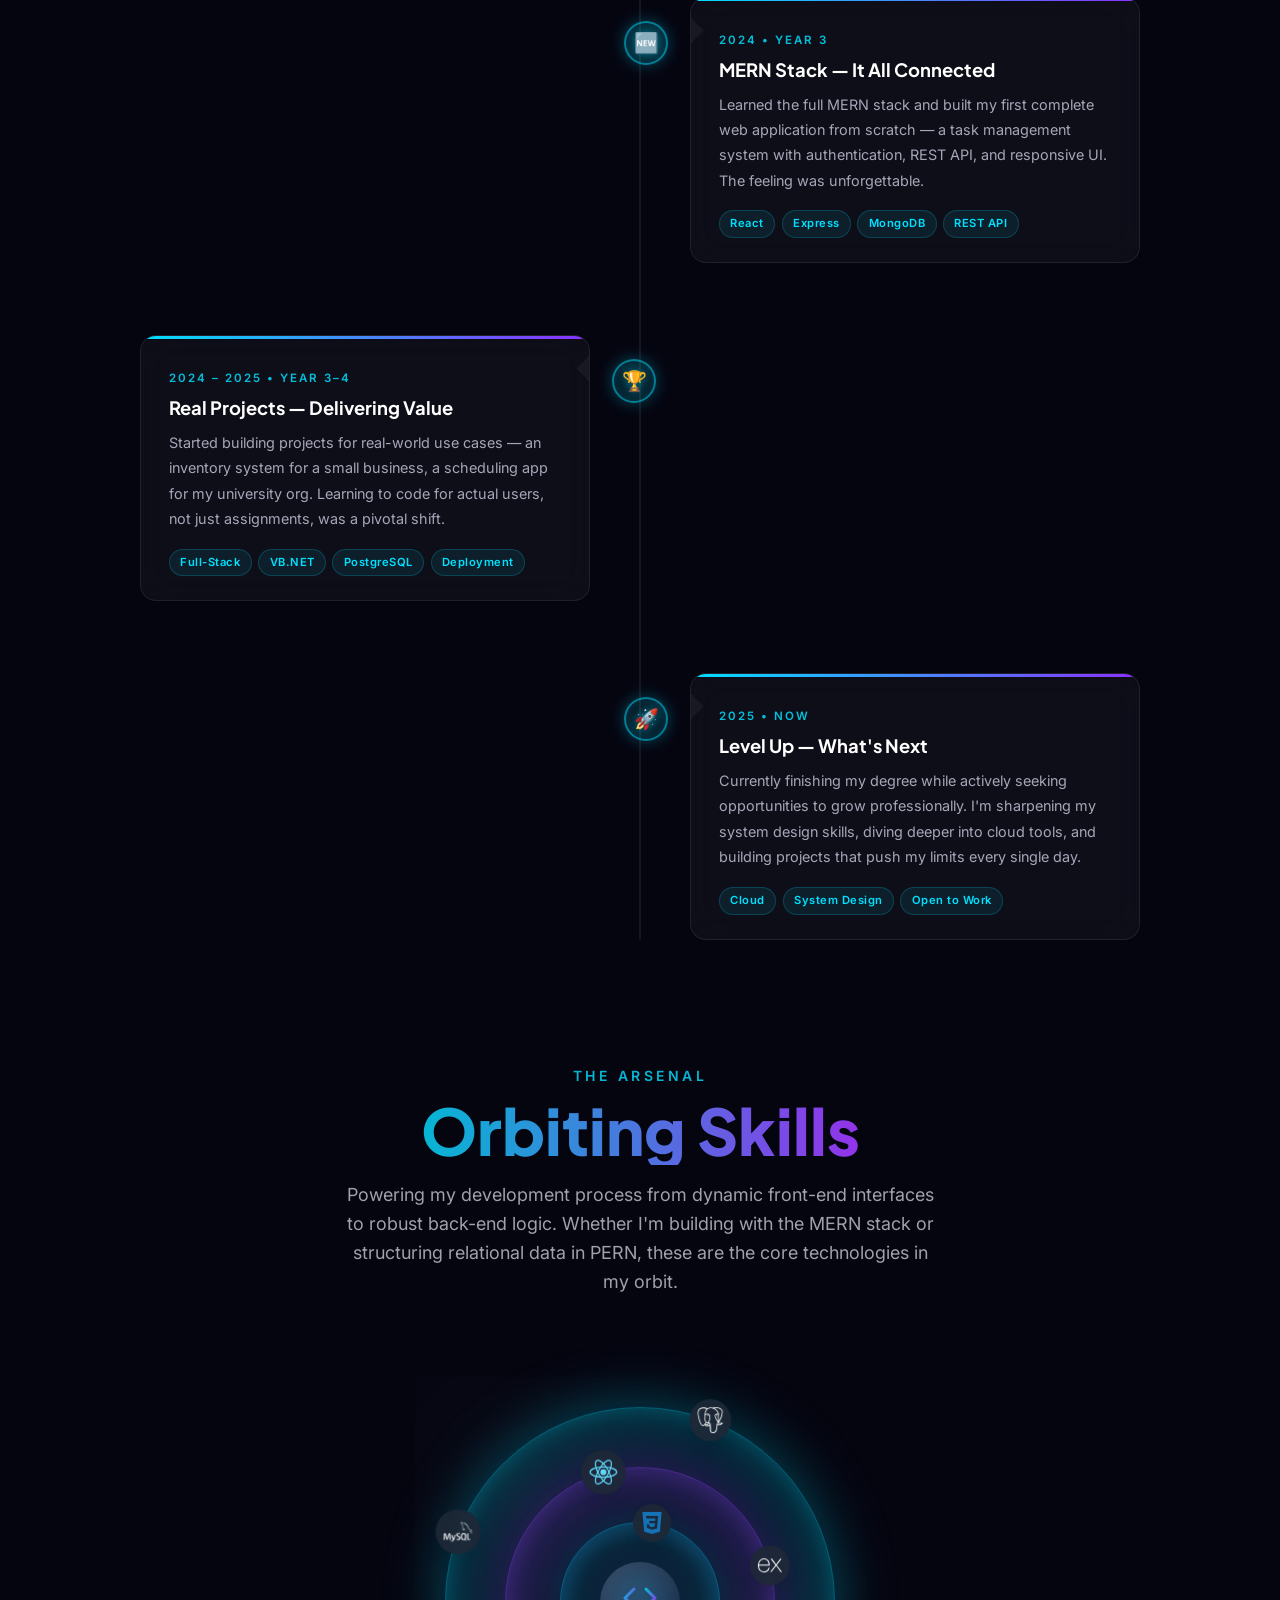
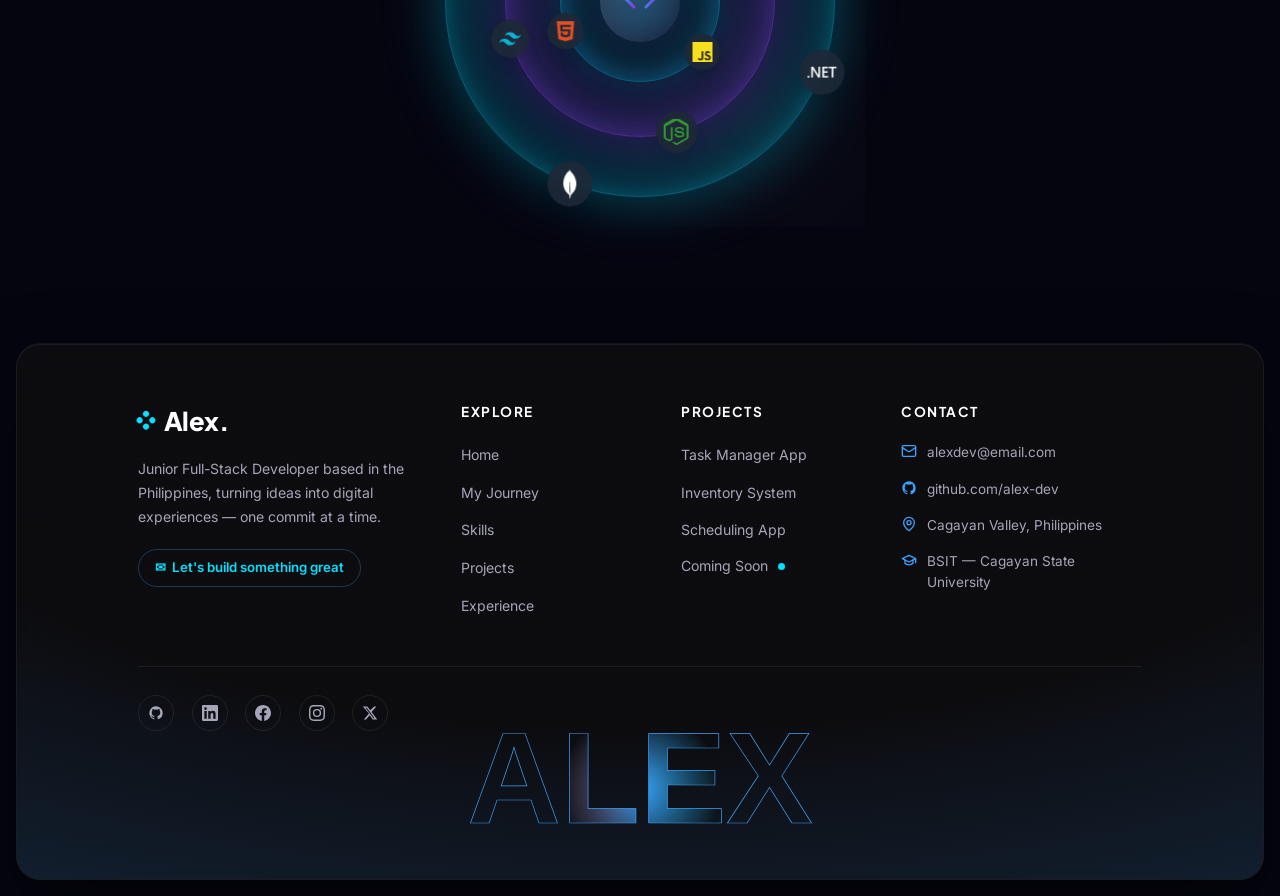
==== commit 8e705bdc: "feat: implement work section with dedicated page for the feature projects and expirience" ====
--- a/index.html
+++ b/index.html
@@ -31,14 +31,13 @@
             </div>
 
             <ul class="nav-links">
-                <li><a href="#about">About</a></li>
+                <li><a href="#hero">About</a></li>
                 <li><a href="#journey">Journey</a></li>
-                <li><a href="projects.html">Projects</a></li>
-                <li><a href="experience.html">Experience</a></li>
+                <li><a href="./html/work.html">Work Section</a></li>
             </ul>
 
             <div class="nav-cta">
-                <a href="projects.html" class="btn btn-outline-dark">Resume</a>
+                <a href="#" class="btn btn-outline-dark">Resume</a>
                 <div class="glow-wrapper">
                     <div class="glow-bg"></div>
                     <a href="#contact" class="btn btn-white-glow">Contact</a>
@@ -54,9 +53,8 @@
         <!-- Mobile Menu -->
         <div class="mobile-menu" id="mobile-menu">
             <ul class="mobile-links">
-                <li><a href="#about">About</a></li>
-                <li><a href="projects.html">Projects</a></li>
-                <li><a href="experience.html">Experience</a></li>
+                <li><a href="#hero">About</a></li>
+                <li><a href="projects.html">Work Section</a></li>
             </ul>
             <div class="mobile-cta">
                 <a href="projects.html" class="btn btn-outline-dark">Resume</a>
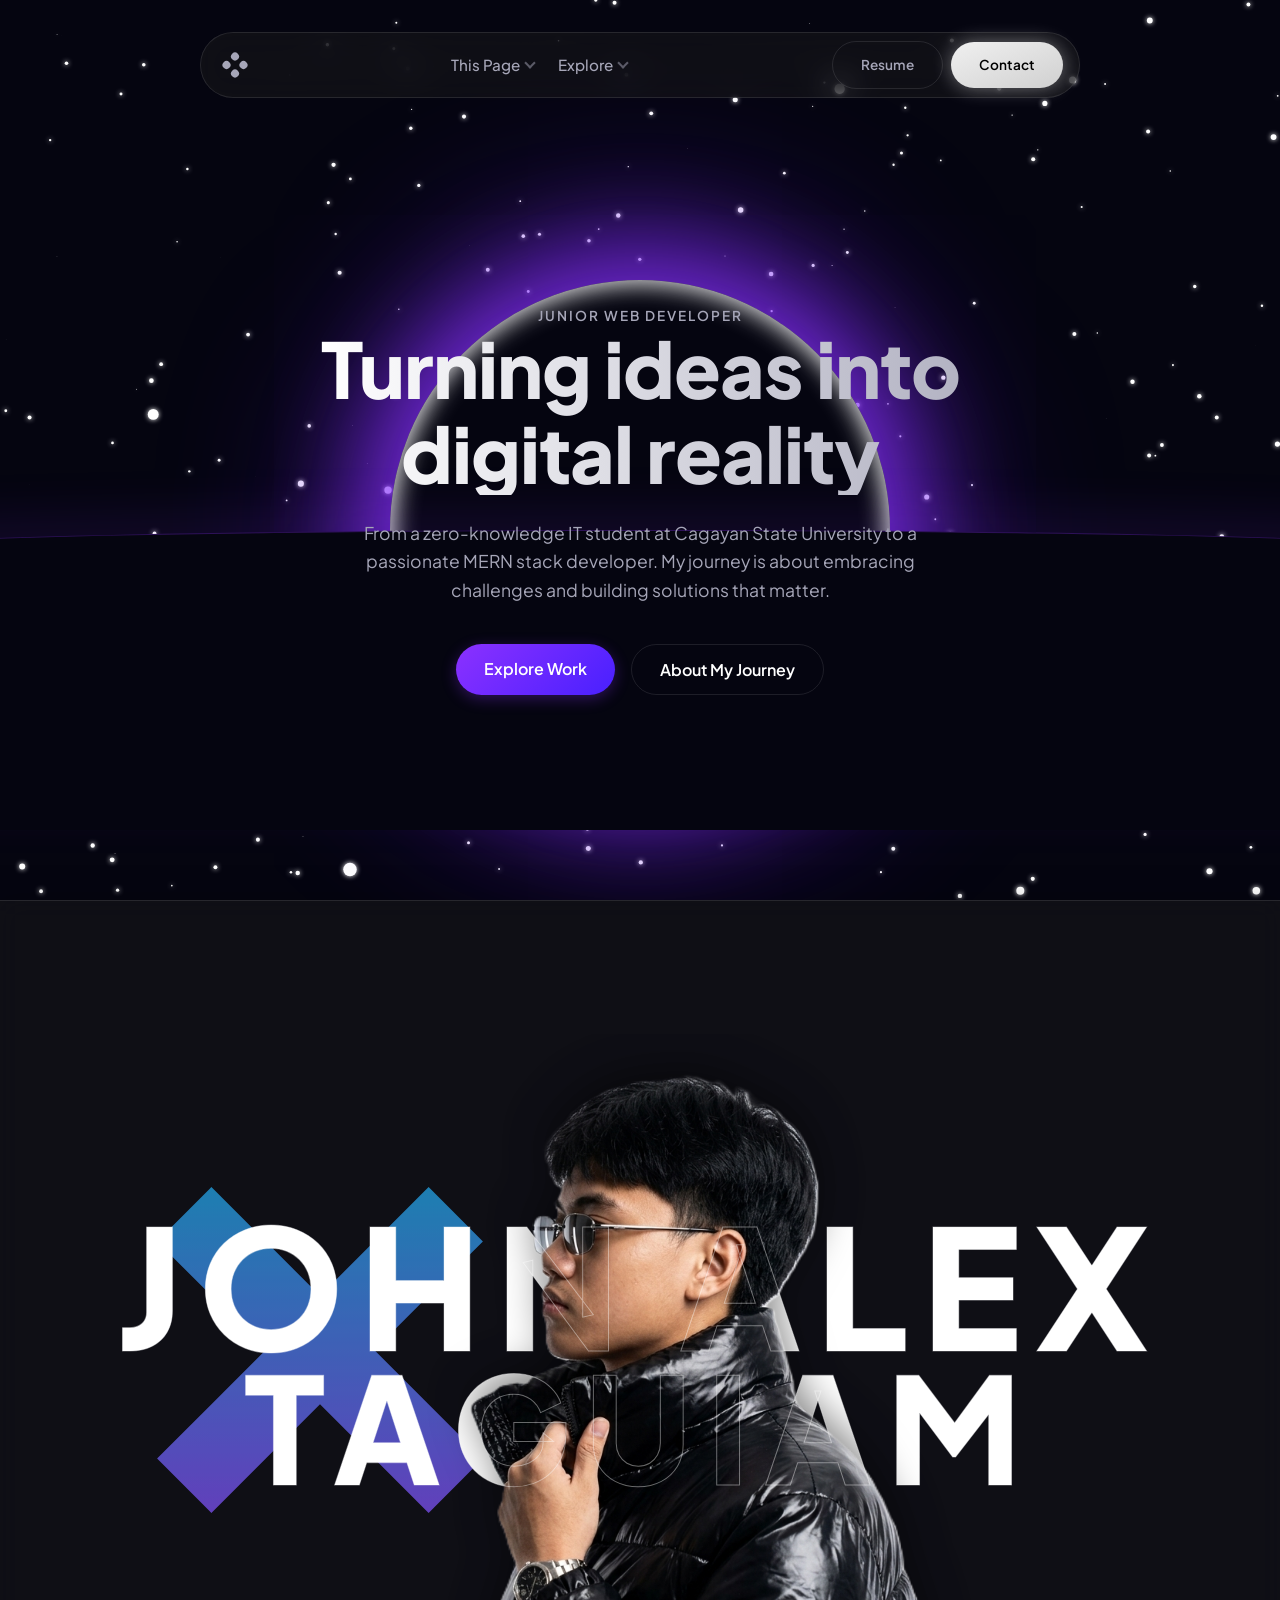
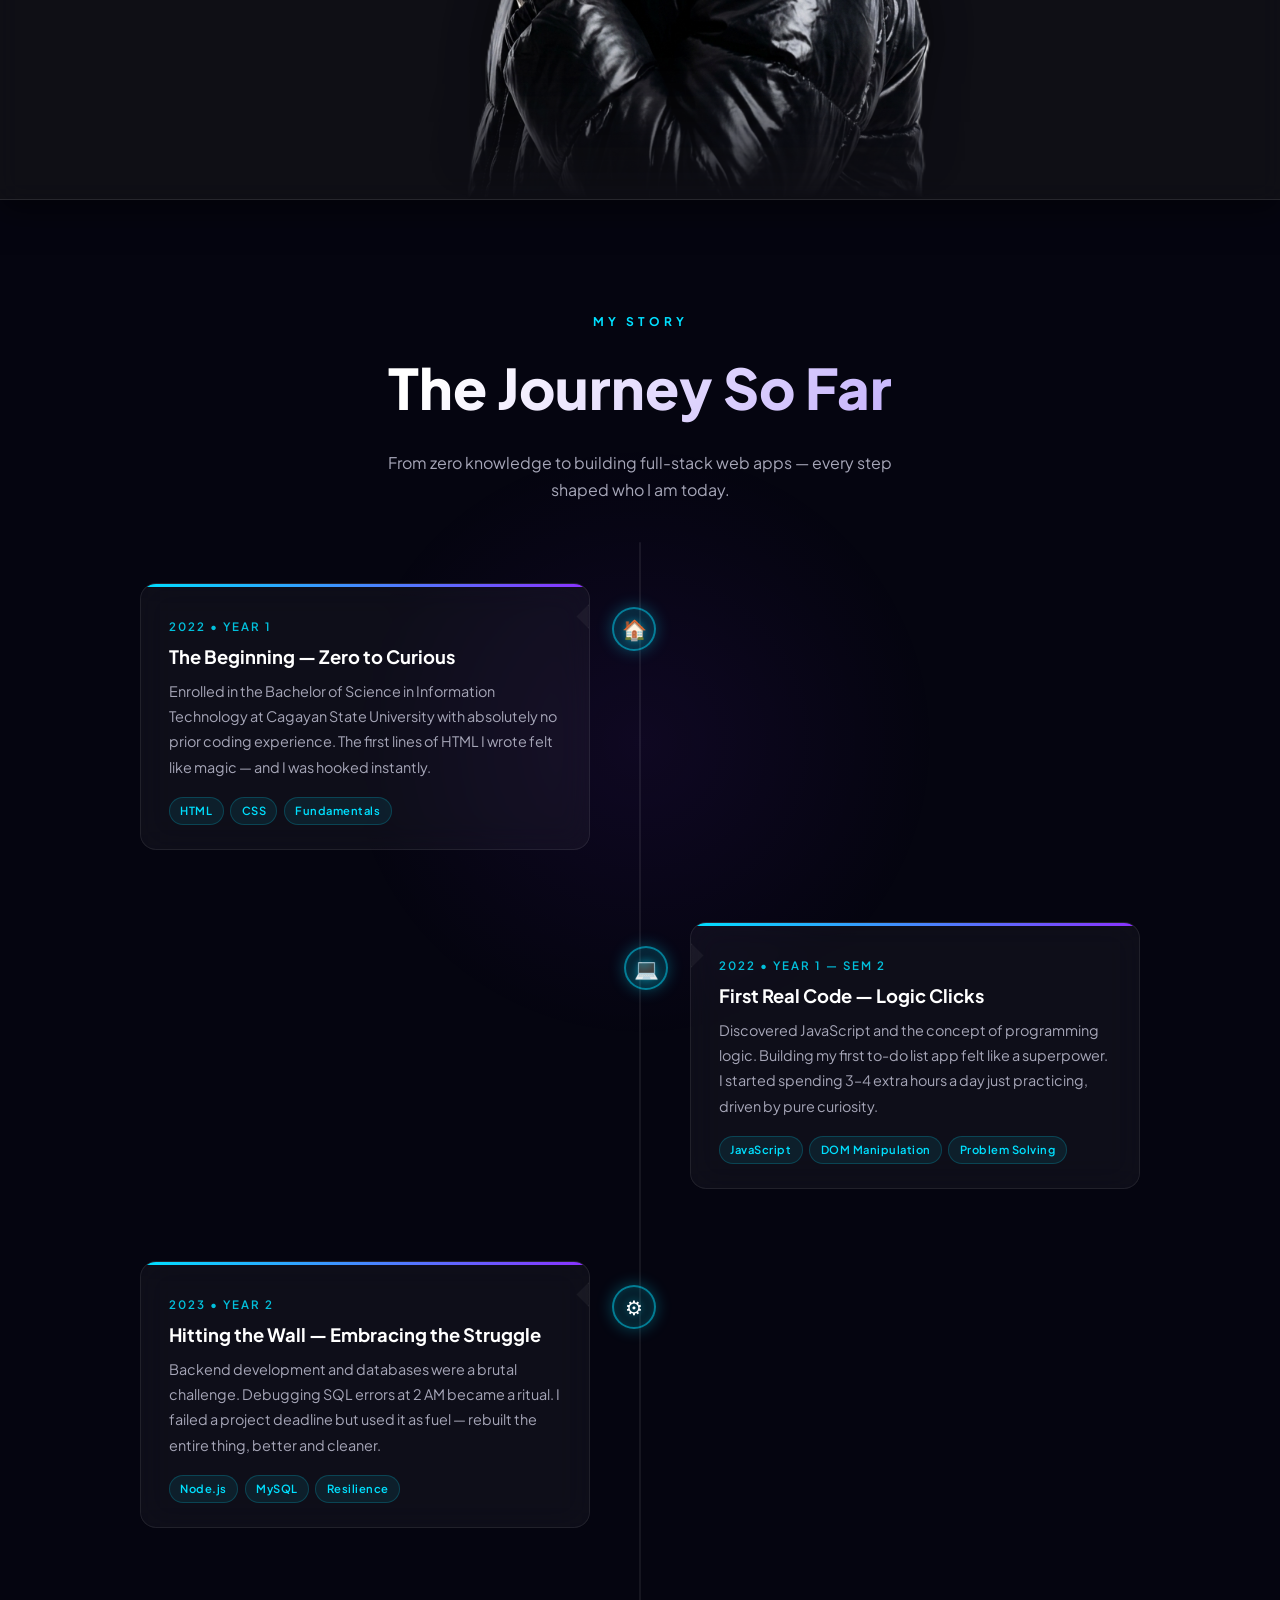
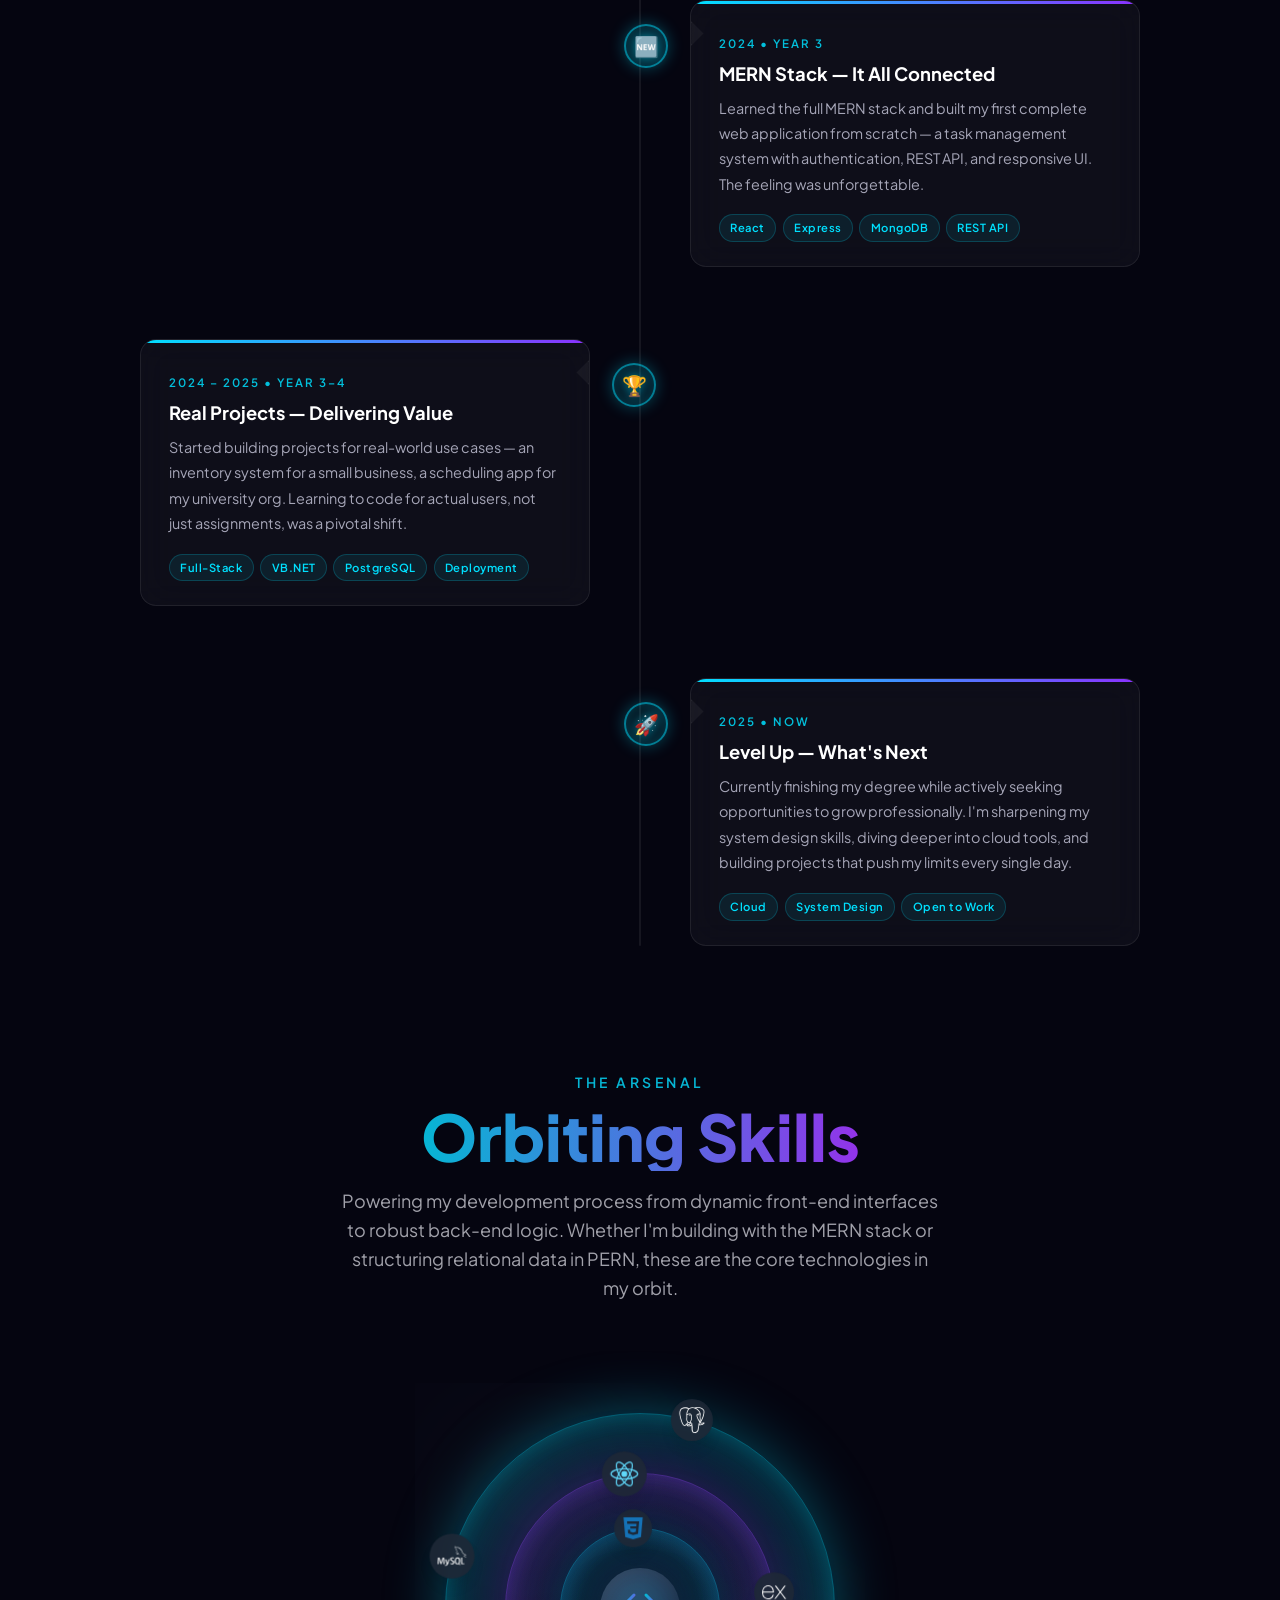
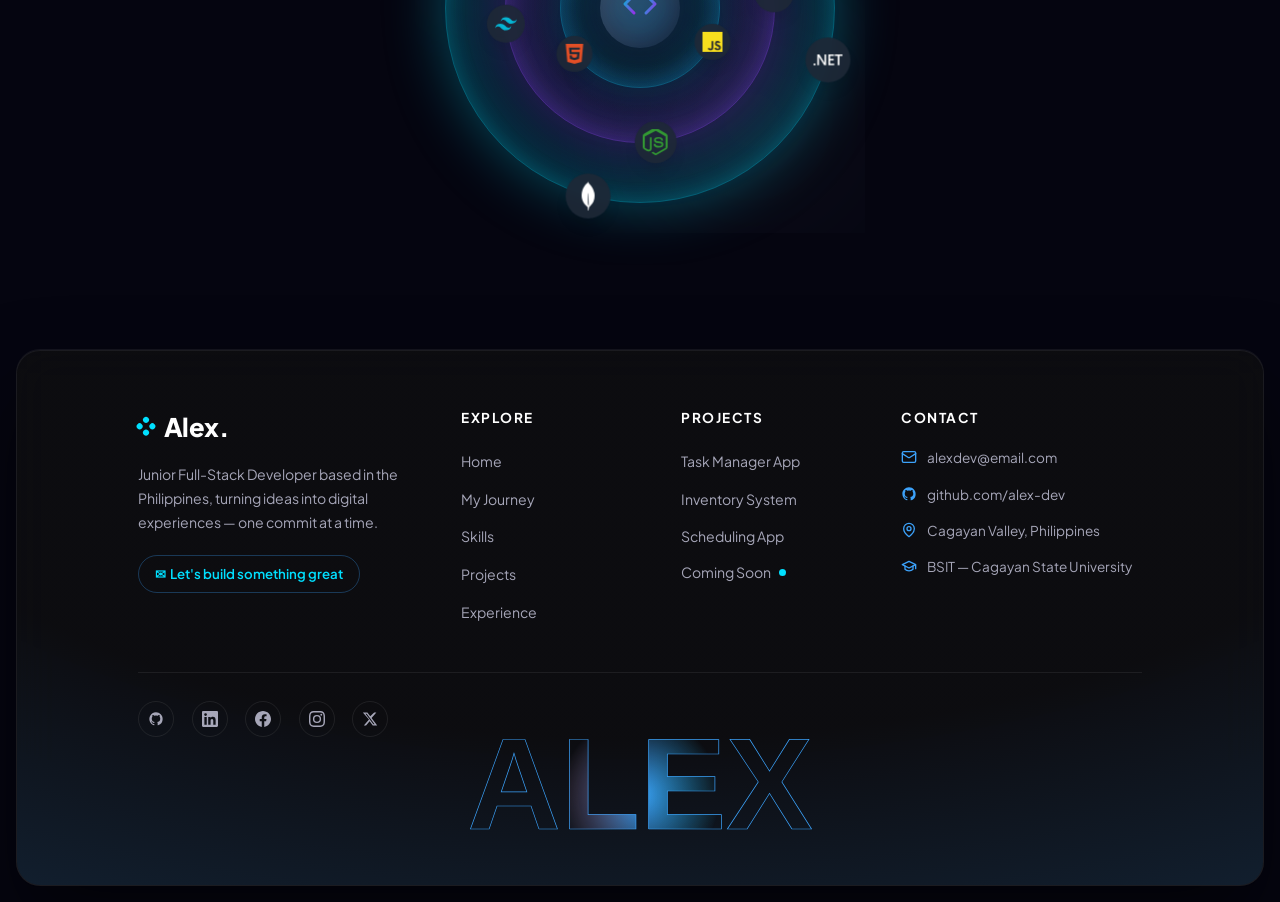
==== commit 09d8df8b: "feat: implement contact page with glassmorphism styling and add navigation links for work and contac" ====
--- a/index.html
+++ b/index.html
@@ -31,16 +31,46 @@
             </div>
 
             <ul class="nav-links">
-                <li><a href="#hero">About</a></li>
-                <li><a href="#journey">Journey</a></li>
-                <li><a href="./html/work.html">Work Section</a></li>
+                <!-- Dropdown for Current Page Sections -->
+                <li class="nav-dropdown">
+                    <span class="nav-dropdown-trigger">This Page</span>
+                    <div class="nav-dropdown-content">
+                        <a href="#hero" class="nav-dropdown-item">
+                            <svg xmlns="http://www.w3.org/2000/svg" width="14" height="14" viewBox="0 0 24 24" fill="none" stroke="currentColor" stroke-width="2" stroke-linecap="round" stroke-linejoin="round"><path d="m3 9 9-7 9 7v11a2 2 0 0 1-2 2H5a2 2 0 0 1-2-2z"/><polyline points="9 22 9 12 15 12 15 22"/></svg>
+                            About
+                        </a>
+                        <a href="#journey" class="nav-dropdown-item">
+                            <svg xmlns="http://www.w3.org/2000/svg" width="14" height="14" viewBox="0 0 24 24" fill="none" stroke="currentColor" stroke-width="2" stroke-linecap="round" stroke-linejoin="round"><circle cx="12" cy="12" r="10"/><polyline points="12 6 12 12 16 14"/></svg>
+                            My Journey
+                        </a>
+                        <a href="#about" class="nav-dropdown-item">
+                            <svg xmlns="http://www.w3.org/2000/svg" width="14" height="14" viewBox="0 0 24 24" fill="none" stroke="currentColor" stroke-width="2" stroke-linecap="round" stroke-linejoin="round"><path d="m16 18 6-6-6-6"/><path d="M8 6l-6 6 6 6"/></svg>
+                            Skills
+                        </a>
+                    </div>
+                </li>
+
+                <!-- Dropdown for Other Pages -->
+                <li class="nav-dropdown">
+                    <span class="nav-dropdown-trigger">Explore</span>
+                    <div class="nav-dropdown-content">
+                        <a href="./html/work.html" class="nav-dropdown-item">
+                            <svg xmlns="http://www.w3.org/2000/svg" width="14" height="14" viewBox="0 0 24 24" fill="none" stroke="currentColor" stroke-width="2" stroke-linecap="round" stroke-linejoin="round"><rect width="20" height="14" x="2" y="3" rx="2"/><line x1="8" x2="16" y1="21" y2="21"/><line x1="12" x2="12" y1="17" y2="21"/></svg>
+                            Projects
+                        </a>
+                        <a href="./html/contact.html" class="nav-dropdown-item">
+                            <svg xmlns="http://www.w3.org/2000/svg" width="14" height="14" viewBox="0 0 24 24" fill="none" stroke="currentColor" stroke-width="2" stroke-linecap="round" stroke-linejoin="round"><rect width="20" height="16" x="2" y="4" rx="2"/><path d="m22 7-8.97 5.7a1.94 1.94 0 0 1-2.06 0L2 7"/></svg>
+                            Contact
+                        </a>
+                    </div>
+                </li>
             </ul>
 
             <div class="nav-cta">
                 <a href="#" class="btn btn-outline-dark">Resume</a>
                 <div class="glow-wrapper">
                     <div class="glow-bg"></div>
-                    <a href="#contact" class="btn btn-white-glow">Contact</a>
+                    <a href="./html/contact.html" class="btn btn-white-glow">Contact</a>
                 </div>
             </div>
 
@@ -54,11 +84,14 @@
         <div class="mobile-menu" id="mobile-menu">
             <ul class="mobile-links">
                 <li><a href="#hero">About</a></li>
-                <li><a href="projects.html">Work Section</a></li>
+                <li><a href="#journey">Journey</a></li>
+                <li><a href="#about">Skills</a></li>
+                <li><a href="./html/work.html">Projects</a></li>
+                <li><a href="./html/contact.html">Contact</a></li>
             </ul>
             <div class="mobile-cta">
-                <a href="projects.html" class="btn btn-outline-dark">Resume</a>
-                <a href="#contact" class="btn btn-white-glow" style="margin-top:0.5rem;">Contact</a>
+                <a href="#" class="btn btn-outline-dark">Resume</a>
+                <a href="./html/contact.html" class="btn btn-white-glow" style="margin-top:0.5rem;">Contact</a>
             </div>
         </div>
     </header>
@@ -73,7 +106,7 @@
                 journey is about embracing challenges and building solutions that matter.
             </p>
             <div class="hero-buttons">
-                <a href="projects.html" class="btn btn-primary">Explore Work</a>
+                <a href="./html/work.html" class="btn btn-primary">Explore Work</a>
                 <a href="#about" class="btn btn-secondary">About My Journey</a>
             </div>
         </div>
@@ -344,7 +377,7 @@
                         <li><a href="#hero">Home</a></li>
                         <li><a href="#journey">My Journey</a></li>
                         <li><a href="#about">Skills</a></li>
-                        <li><a href="projects.html">Projects</a></li>
+                        <li><a href="./html/work.html">Projects</a></li>
                         <li><a href="experience.html">Experience</a></li>
                     </ul>
                 </div>
@@ -353,11 +386,11 @@
                 <div class="footer-col">
                     <h4 class="footer-col-title">Projects</h4>
                     <ul class="footer-links">
-                        <li><a href="projects.html">Task Manager App</a></li>
-                        <li><a href="projects.html">Inventory System</a></li>
-                        <li><a href="projects.html">Scheduling App</a></li>
+                        <li><a href="./html/work.html">Task Manager App</a></li>
+                        <li><a href="./html/work.html">Inventory System</a></li>
+                        <li><a href="./html/work.html">Scheduling App</a></li>
                         <li class="footer-link-pulse-wrap">
-                            <a href="projects.html">Coming Soon&nbsp;<span class="footer-pulse-dot"
+                            <a href="./html/work.html">Coming Soon&nbsp;<span class="footer-pulse-dot"
                                     aria-hidden="true"></span></a>
                         </li>
                     </ul>
--- a/css/style.css
+++ b/css/style.css
@@ -22,7 +22,7 @@
 body {
     background-color: var(--space-black);
     color: var(--text-main);
-    font-family: var(--font-body);
+    font-family: var(--font-display);
     overflow-x: hidden;
     line-height: 1.6;
 }
@@ -54,7 +54,7 @@
     transform: translateX(-50%);
     z-index: 100;
     width: 90%;
-    max-width: 800px;
+    max-width: 880px;
 }
 
 .nav-pill {
@@ -97,7 +97,7 @@
 .nav-links {
     display: flex;
     list-style: none;
-    gap: 2rem;
+    gap: 1.5rem;
     align-items: center;
 }
 
@@ -1397,4 +1397,196 @@
         height: 100px;
         margin-top: -2rem;
     }
+}
+
+/* ===================================================
+   MODERN UI COMPONENTS (shadcn-inspired)
+   =================================================== */
+
+/* --- Card --- */
+.ui-card {
+    border-radius: 0.75rem;
+    border: 1px solid rgba(255, 255, 255, 0.1);
+    background-color: rgba(15, 15, 17, 0.5);
+    color: var(--text-main);
+    box-shadow: 0 1px 3px 0 rgba(0, 0, 0, 0.1), 0 1px 2px -1px rgba(0, 0, 0, 0.1);
+    backdrop-filter: blur(8px);
+    transition: transform 0.3s ease, border-color 0.3s ease;
+}
+
+.ui-card:hover {
+    border-color: rgba(255, 255, 255, 0.2);
+    transform: translateY(-2px);
+}
+
+.ui-card-content {
+    padding: 1.5rem;
+}
+
+/* --- Avatar --- */
+.ui-avatar {
+    position: relative;
+    display: flex;
+    height: 2.25rem;
+    width: 2.25rem;
+    flex-shrink: 0;
+    overflow: hidden;
+    border-radius: 9999px;
+    background: rgba(255, 255, 255, 0.1);
+}
+
+.ui-avatar-image {
+    aspect-ratio: 1 / 1;
+    height: 100%;
+    width: 100%;
+    object-fit: cover;
+}
+
+.ui-avatar-fallback {
+    display: flex;
+    height: 100%;
+    width: 100%;
+    align-items: center;
+    justify-content: center;
+    border-radius: 9999px;
+    color: var(--text-muted);
+    font-size: 0.75rem;
+    font-weight: 600;
+}
+
+/* --- Marquee Animation --- */
+.marquee-container {
+    --duration: 40s;
+    --gap: 1.5rem;
+    display: flex;
+    overflow: hidden;
+    padding: 1rem 0;
+    gap: var(--gap);
+    user-select: none;
+    position: relative;
+}
+
+.marquee-container[data-vertical="true"] {
+    flex-direction: column;
+    height: 100%;
+}
+
+.marquee-content {
+    flex-shrink: 0;
+    display: flex;
+    justify-content: space-around;
+    gap: var(--gap);
+    min-width: 100%;
+    animation: marquee var(--duration) linear infinite;
+}
+
+.marquee-container[data-vertical="true"] .marquee-content {
+    flex-direction: column;
+    animation: marquee-vertical var(--duration) linear infinite;
+    min-height: 100%;
+}
+
+.marquee-container[data-reverse="true"] .marquee-content {
+    animation-direction: reverse;
+}
+
+.marquee-container:hover .marquee-content {
+    animation-play-state: paused;
+}
+
+@keyframes marquee {
+    from { transform: translateX(0); }
+    to { transform: translateX(calc(-100% - var(--gap))); }
+}
+
+@keyframes marquee-vertical {
+    from { transform: translateY(0); }
+    to { transform: translateY(calc(-100% - var(--gap))); }
+}
+
+/* --- Dropdown Navigation --- */
+.nav-dropdown {
+    position: relative;
+}
+
+.nav-dropdown-trigger {
+    display: flex;
+    align-items: center;
+    gap: 6px;
+    color: var(--text-muted);
+    text-decoration: none;
+    font-size: 0.95rem;
+    font-weight: 500;
+    transition: color 0.3s;
+    cursor: pointer;
+    padding: 0.5rem 0;
+}
+
+.nav-dropdown:hover .nav-dropdown-trigger {
+    color: var(--text-main);
+}
+
+.nav-dropdown-content {
+    position: absolute;
+    top: 100%;
+    left: 50%;
+    transform: translateX(-50%) translateY(10px);
+    background: rgba(15, 15, 17, 0.9);
+    backdrop-filter: blur(16px);
+    -webkit-backdrop-filter: blur(16px);
+    border: 1px solid rgba(255, 255, 255, 0.1);
+    border-radius: 12px;
+    min-width: 180px;
+    padding: 0.5rem;
+    opacity: 0;
+    visibility: hidden;
+    transition: all 0.3s cubic-bezier(0.23, 1, 0.32, 1);
+    z-index: 1000;
+    box-shadow: 0 10px 40px rgba(0,0,0,0.6);
+}
+
+.nav-dropdown:hover .nav-dropdown-content {
+    opacity: 1;
+    visibility: visible;
+    transform: translateX(-50%) translateY(4px);
+}
+
+.nav-dropdown-item {
+    display: flex;
+    align-items: center;
+    gap: 10px;
+    padding: 0.7rem 0.85rem;
+    color: var(--text-muted);
+    text-decoration: none;
+    font-size: 0.88rem;
+    border-radius: 8px;
+    transition: all 0.2s;
+    white-space: nowrap;
+}
+
+.nav-dropdown-item:hover {
+    background: rgba(255, 255, 255, 0.05);
+    color: var(--text-main);
+}
+
+.nav-dropdown-item svg {
+    opacity: 0.6;
+}
+
+/* Dropdown Arrow Indicator */
+.nav-dropdown-trigger::after {
+    content: '';
+    width: 6px;
+    height: 6px;
+    border-right: 2px solid currentColor;
+    border-bottom: 2px solid currentColor;
+    transform: rotate(45deg);
+    margin-top: -3px;
+    transition: transform 0.3s;
+    opacity: 0.5;
+}
+
+.nav-dropdown:hover .nav-dropdown-trigger::after {
+    transform: rotate(-135deg);
+    margin-top: 3px;
 }
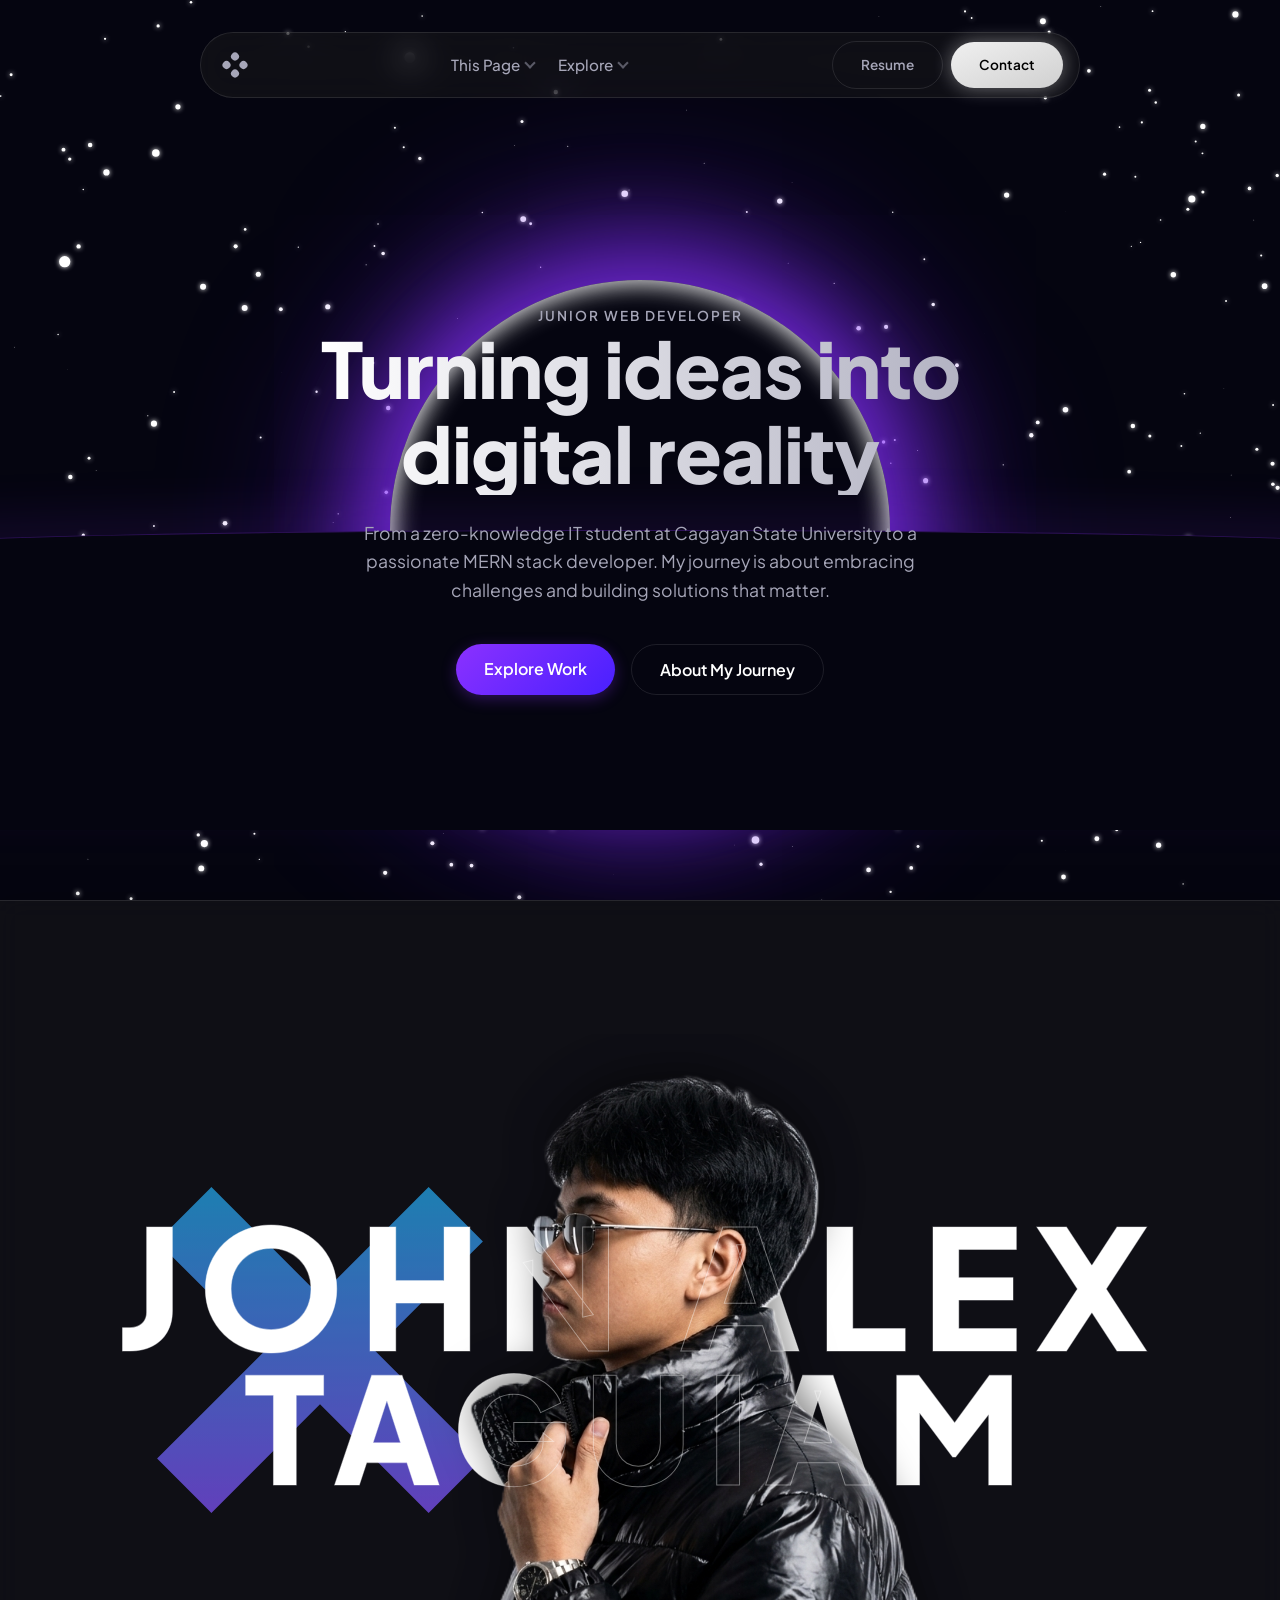
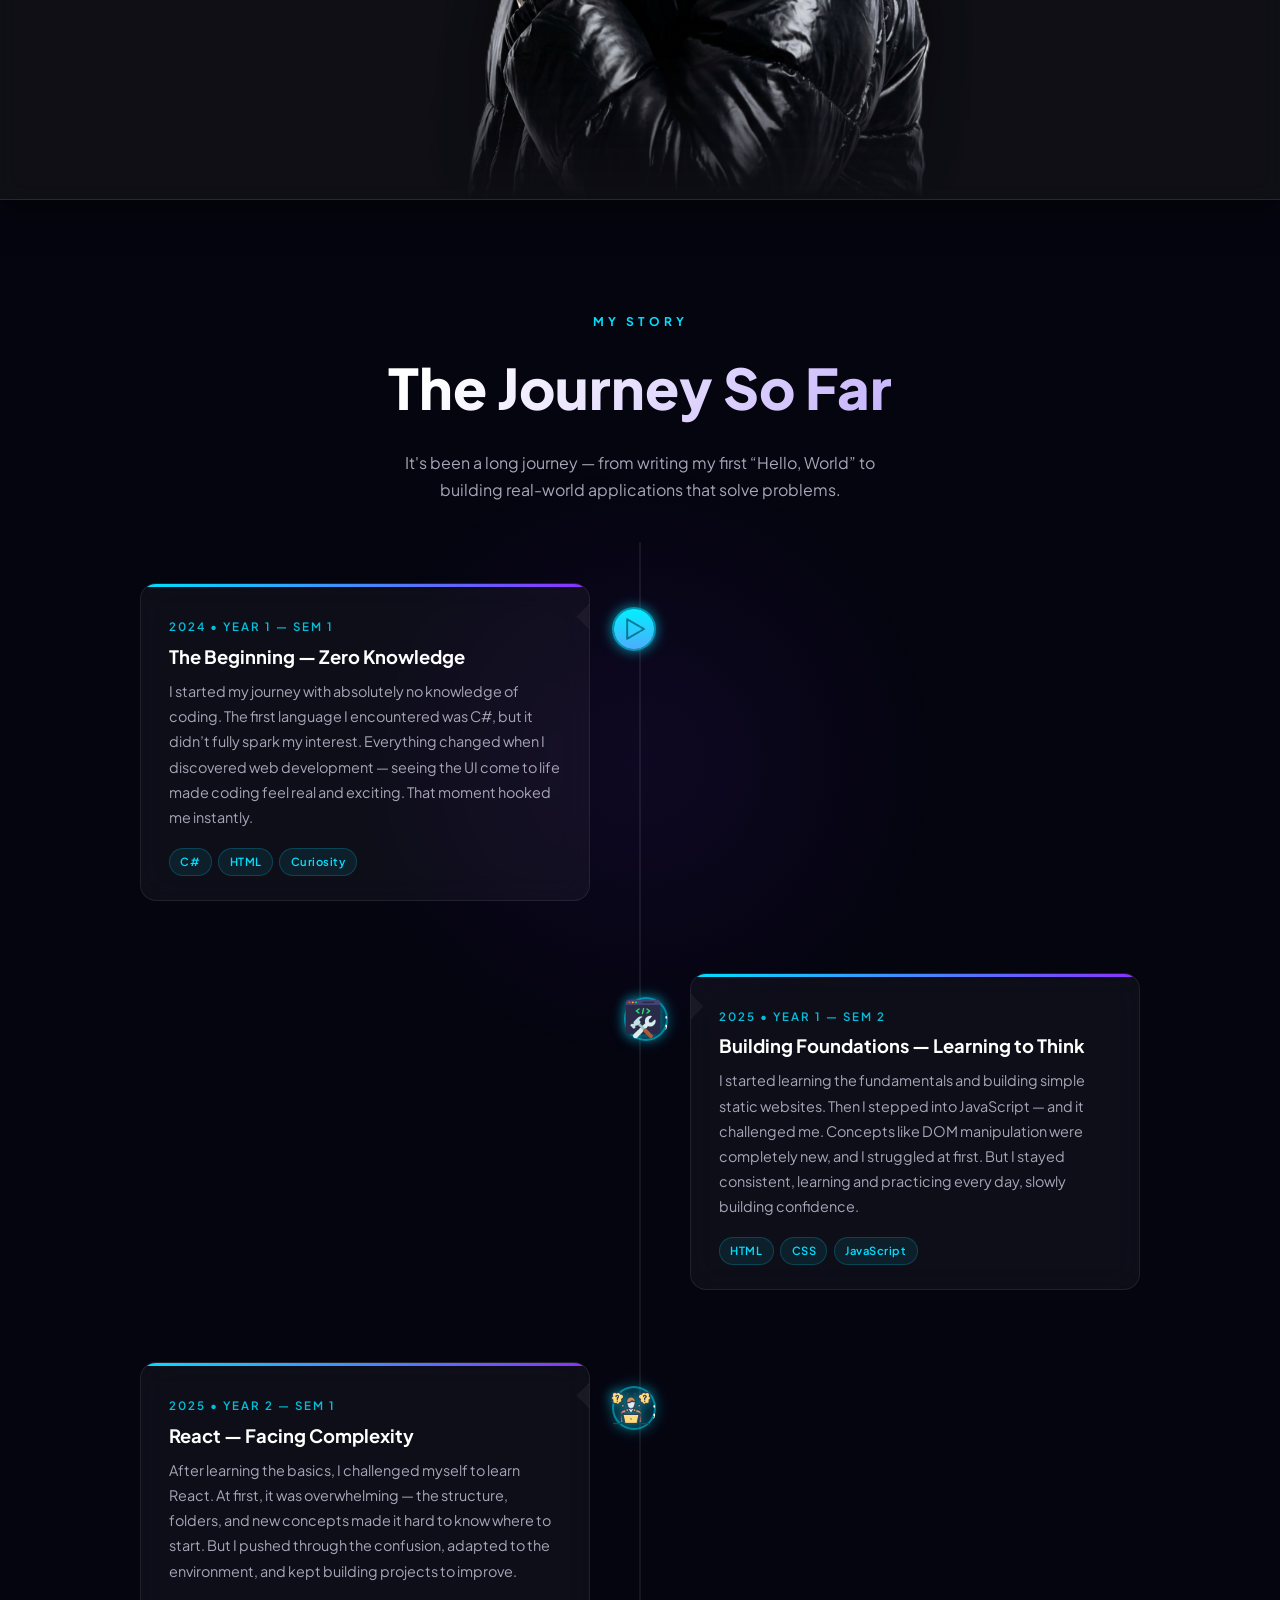
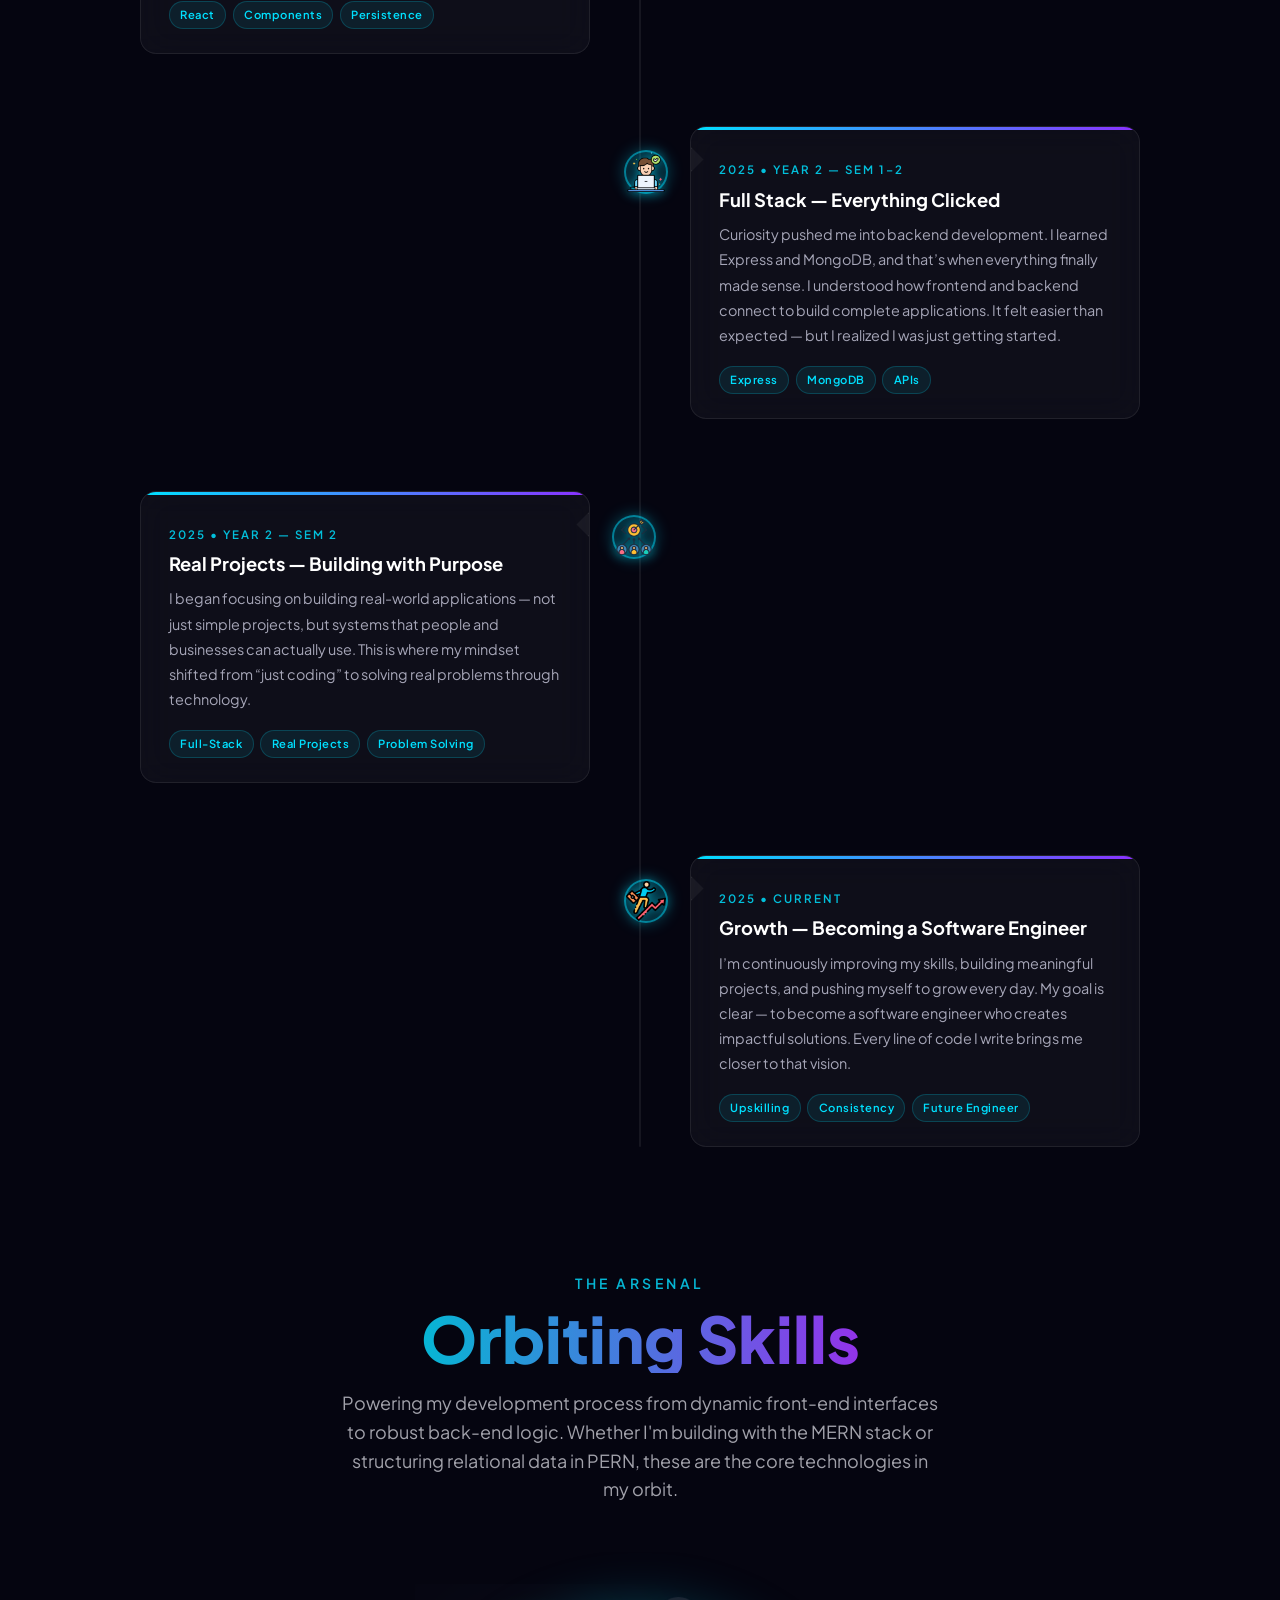
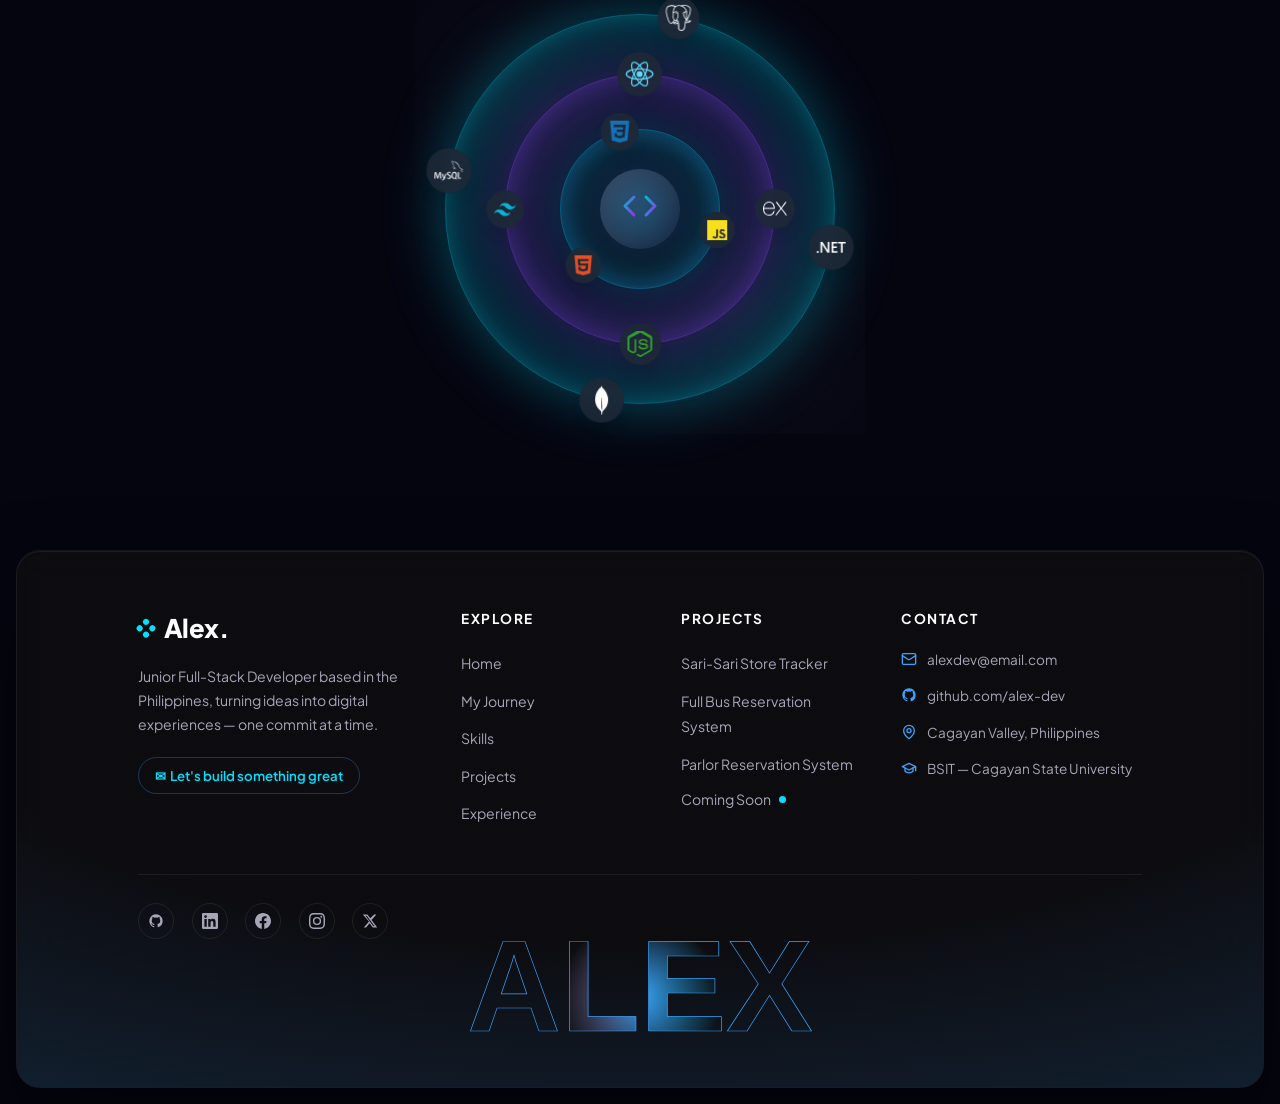
==== commit 1ee67e12: "Refactor code structure for improved readability and maintainability" ====
--- a/index.html
+++ b/index.html
@@ -1,536 +1,838 @@
-<!DOCTYPE html>
+<!doctype html>
 <html lang="en">
-
-<head>
-    <meta charset="UTF-8">
-    <meta name="viewport" content="width=device-width, initial-scale=1.0">
+  <head>
+    <meta charset="UTF-8" />
+    <meta name="viewport" content="width=device-width, initial-scale=1.0" />
     <title>Alex | Junior Web Developer</title>
     <!-- Google Fonts -->
-    <link rel="preconnect" href="https://fonts.googleapis.com">
-    <link rel="preconnect" href="https://fonts.gstatic.com" crossorigin>
+    <link rel="preconnect" href="https://fonts.googleapis.com" />
+    <link rel="preconnect" href="https://fonts.gstatic.com" crossorigin />
     <link
-        href="https://fonts.googleapis.com/css2?family=Plus+Jakarta+Sans:wght@300;400;500;600;700;800&family=Inter:wght@400;500;600&display=swap"
-        rel="stylesheet">
-    <link rel="stylesheet" href="css/style.css">
-</head>
-
-<body>
+      href="https://fonts.googleapis.com/css2?family=Plus+Jakarta+Sans:wght@300;400;500;600;700;800&family=Inter:wght@400;500;600&display=swap"
+      rel="stylesheet"
+    />
+    <link rel="stylesheet" href="css/style.css" />
+  </head>
+
+  <body>
     <!-- Animated Canvas Backgrounds -->
     <canvas id="starfield"></canvas>
     <!-- <canvas id="tubes-cursor"></canvas> -->
 
     <!-- Navigation -->
     <header class="header-container">
-        <nav class="nav-pill">
-            <div class="logo">
-                <a href="index.html">
-                    <div class="logo-dots">
-                        <span></span><span></span><span></span><span></span>
-                    </div>
-                </a>
-            </div>
-
-            <ul class="nav-links">
-                <!-- Dropdown for Current Page Sections -->
-                <li class="nav-dropdown">
-                    <span class="nav-dropdown-trigger">This Page</span>
-                    <div class="nav-dropdown-content">
-                        <a href="#hero" class="nav-dropdown-item">
-                            <svg xmlns="http://www.w3.org/2000/svg" width="14" height="14" viewBox="0 0 24 24" fill="none" stroke="currentColor" stroke-width="2" stroke-linecap="round" stroke-linejoin="round"><path d="m3 9 9-7 9 7v11a2 2 0 0 1-2 2H5a2 2 0 0 1-2-2z"/><polyline points="9 22 9 12 15 12 15 22"/></svg>
-                            About
-                        </a>
-                        <a href="#journey" class="nav-dropdown-item">
-                            <svg xmlns="http://www.w3.org/2000/svg" width="14" height="14" viewBox="0 0 24 24" fill="none" stroke="currentColor" stroke-width="2" stroke-linecap="round" stroke-linejoin="round"><circle cx="12" cy="12" r="10"/><polyline points="12 6 12 12 16 14"/></svg>
-                            My Journey
-                        </a>
-                        <a href="#about" class="nav-dropdown-item">
-                            <svg xmlns="http://www.w3.org/2000/svg" width="14" height="14" viewBox="0 0 24 24" fill="none" stroke="currentColor" stroke-width="2" stroke-linecap="round" stroke-linejoin="round"><path d="m16 18 6-6-6-6"/><path d="M8 6l-6 6 6 6"/></svg>
-                            Skills
-                        </a>
-                    </div>
-                </li>
-
-                <!-- Dropdown for Other Pages -->
-                <li class="nav-dropdown">
-                    <span class="nav-dropdown-trigger">Explore</span>
-                    <div class="nav-dropdown-content">
-                        <a href="./html/work.html" class="nav-dropdown-item">
-                            <svg xmlns="http://www.w3.org/2000/svg" width="14" height="14" viewBox="0 0 24 24" fill="none" stroke="currentColor" stroke-width="2" stroke-linecap="round" stroke-linejoin="round"><rect width="20" height="14" x="2" y="3" rx="2"/><line x1="8" x2="16" y1="21" y2="21"/><line x1="12" x2="12" y1="17" y2="21"/></svg>
-                            Projects
-                        </a>
-                        <a href="./html/contact.html" class="nav-dropdown-item">
-                            <svg xmlns="http://www.w3.org/2000/svg" width="14" height="14" viewBox="0 0 24 24" fill="none" stroke="currentColor" stroke-width="2" stroke-linecap="round" stroke-linejoin="round"><rect width="20" height="16" x="2" y="4" rx="2"/><path d="m22 7-8.97 5.7a1.94 1.94 0 0 1-2.06 0L2 7"/></svg>
-                            Contact
-                        </a>
-                    </div>
-                </li>
-            </ul>
-
-            <div class="nav-cta">
-                <a href="#" class="btn btn-outline-dark">Resume</a>
-                <div class="glow-wrapper">
-                    <div class="glow-bg"></div>
-                    <a href="./html/contact.html" class="btn btn-white-glow">Contact</a>
-                </div>
-            </div>
-
-            <!-- Mobile Hamburger -->
-            <button class="hamburger" id="hamburger-menu" aria-label="Menu">
-                <span></span><span></span><span></span>
-            </button>
-        </nav>
-
-        <!-- Mobile Menu -->
-        <div class="mobile-menu" id="mobile-menu">
-            <ul class="mobile-links">
-                <li><a href="#hero">About</a></li>
-                <li><a href="#journey">Journey</a></li>
-                <li><a href="#about">Skills</a></li>
-                <li><a href="./html/work.html">Projects</a></li>
-                <li><a href="./html/contact.html">Contact</a></li>
-            </ul>
-            <div class="mobile-cta">
-                <a href="#" class="btn btn-outline-dark">Resume</a>
-                <a href="./html/contact.html" class="btn btn-white-glow" style="margin-top:0.5rem;">Contact</a>
-            </div>
-        </div>
+      <nav class="nav-pill">
+        <div class="logo">
+          <a href="index.html">
+            <div class="logo-dots">
+              <span></span><span></span><span></span><span></span>
+            </div>
+          </a>
+        </div>
+
+        <ul class="nav-links">
+          <!-- Dropdown for Current Page Sections -->
+          <li class="nav-dropdown">
+            <span class="nav-dropdown-trigger">This Page</span>
+            <div class="nav-dropdown-content">
+              <a href="#hero" class="nav-dropdown-item">
+                <svg
+                  xmlns="http://www.w3.org/2000/svg"
+                  width="14"
+                  height="14"
+                  viewBox="0 0 24 24"
+                  fill="none"
+                  stroke="currentColor"
+                  stroke-width="2"
+                  stroke-linecap="round"
+                  stroke-linejoin="round"
+                >
+                  <path d="m3 9 9-7 9 7v11a2 2 0 0 1-2 2H5a2 2 0 0 1-2-2z" />
+                  <polyline points="9 22 9 12 15 12 15 22" />
+                </svg>
+                About
+              </a>
+              <a href="#journey" class="nav-dropdown-item">
+                <svg
+                  xmlns="http://www.w3.org/2000/svg"
+                  width="14"
+                  height="14"
+                  viewBox="0 0 24 24"
+                  fill="none"
+                  stroke="currentColor"
+                  stroke-width="2"
+                  stroke-linecap="round"
+                  stroke-linejoin="round"
+                >
+                  <circle cx="12" cy="12" r="10" />
+                  <polyline points="12 6 12 12 16 14" />
+                </svg>
+                My Journey
+              </a>
+              <a href="#about" class="nav-dropdown-item">
+                <svg
+                  xmlns="http://www.w3.org/2000/svg"
+                  width="14"
+                  height="14"
+                  viewBox="0 0 24 24"
+                  fill="none"
+                  stroke="currentColor"
+                  stroke-width="2"
+                  stroke-linecap="round"
+                  stroke-linejoin="round"
+                >
+                  <path d="m16 18 6-6-6-6" />
+                  <path d="M8 6l-6 6 6 6" />
+                </svg>
+                Skills
+              </a>
+            </div>
+          </li>
+
+          <!-- Dropdown for Other Pages -->
+          <li class="nav-dropdown">
+            <span class="nav-dropdown-trigger">Explore</span>
+            <div class="nav-dropdown-content">
+              <a href="./html/work.html" class="nav-dropdown-item">
+                <svg
+                  xmlns="http://www.w3.org/2000/svg"
+                  width="14"
+                  height="14"
+                  viewBox="0 0 24 24"
+                  fill="none"
+                  stroke="currentColor"
+                  stroke-width="2"
+                  stroke-linecap="round"
+                  stroke-linejoin="round"
+                >
+                  <rect width="20" height="14" x="2" y="3" rx="2" />
+                  <line x1="8" x2="16" y1="21" y2="21" />
+                  <line x1="12" x2="12" y1="17" y2="21" />
+                </svg>
+                Projects
+              </a>
+              <a href="./html/contact.html" class="nav-dropdown-item">
+                <svg
+                  xmlns="http://www.w3.org/2000/svg"
+                  width="14"
+                  height="14"
+                  viewBox="0 0 24 24"
+                  fill="none"
+                  stroke="currentColor"
+                  stroke-width="2"
+                  stroke-linecap="round"
+                  stroke-linejoin="round"
+                >
+                  <rect width="20" height="16" x="2" y="4" rx="2" />
+                  <path d="m22 7-8.97 5.7a1.94 1.94 0 0 1-2.06 0L2 7" />
+                </svg>
+                Contact
+              </a>
+            </div>
+          </li>
+        </ul>
+
+        <div class="nav-cta">
+          <a href="#" class="btn btn-outline-dark">Resume</a>
+          <div class="glow-wrapper">
+            <div class="glow-bg"></div>
+            <a href="./html/contact.html" class="btn btn-white-glow">Contact</a>
+          </div>
+        </div>
+
+        <!-- Mobile Hamburger -->
+        <button class="hamburger" id="hamburger-menu" aria-label="Menu">
+          <span></span><span></span><span></span>
+        </button>
+      </nav>
+
+      <!-- Mobile Menu -->
+      <div class="mobile-menu" id="mobile-menu">
+        <ul class="mobile-links">
+          <li><a href="#hero">About</a></li>
+          <li><a href="#journey">Journey</a></li>
+          <li><a href="#about">Skills</a></li>
+          <li><a href="./html/work.html">Projects</a></li>
+          <li><a href="./html/contact.html">Contact</a></li>
+        </ul>
+        <div class="mobile-cta">
+          <a href="#" class="btn btn-outline-dark">Resume</a>
+          <a
+            href="./html/contact.html"
+            class="btn btn-white-glow"
+            style="margin-top: 0.5rem"
+            >Contact</a
+          >
+        </div>
+      </div>
     </header>
 
     <!-- Hero Section -->
     <section id="hero" class="hero">
-        <div class="hero-content">
-            <p class="subtitle">JUNIOR WEB DEVELOPER</p>
-            <h1 class="main-title">Turning ideas into <br>digital reality</h1>
-            <p class="description">
-                From a zero-knowledge IT student at Cagayan State University to a passionate MERN stack developer. My
-                journey is about embracing challenges and building solutions that matter.
-            </p>
-            <div class="hero-buttons">
-                <a href="./html/work.html" class="btn btn-primary">Explore Work</a>
-                <a href="#about" class="btn btn-secondary">About My Journey</a>
-            </div>
-        </div>
-
-        <!-- The Glowing Planet Art Container -->
-        <div class="planet-container">
-            <div class="planet"></div>
-            <div class="horizon"></div>
-        </div>
+      <div class="hero-content">
+        <p class="subtitle">JUNIOR WEB DEVELOPER</p>
+        <h1 class="main-title">Turning ideas into <br />digital reality</h1>
+        <p class="description">
+          From a zero-knowledge IT student at Cagayan State University to a
+          passionate MERN stack developer. My journey is about embracing
+          challenges and building solutions that matter.
+        </p>
+        <div class="hero-buttons">
+          <a href="./html/work.html" class="btn btn-primary">Explore Work</a>
+          <a href="#about" class="btn btn-secondary">About My Journey</a>
+        </div>
+      </div>
+
+      <!-- The Glowing Planet Art Container -->
+      <div class="planet-container">
+        <div class="planet"></div>
+        <div class="horizon"></div>
+      </div>
     </section>
 
     <!-- Profile Typography Showcase Section -->
     <section id="profile-showcase" class="profile-showcase">
-
-        <!-- Geometric Accent (Behind text) -->
-        <div class="profile-accent" aria-hidden="true">
-            <svg viewBox="0 0 100 100" xmlns="http://www.w3.org/2000/svg">
-                <defs>
-                    <linearGradient id="profileGradient" x1="0%" y1="0%" x2="100%" y2="100%">
-                        <stop offset="0%" stop-color="#06B6D4" />
-                        <stop offset="100%" stop-color="#9333EA" />
-                    </linearGradient>
-                </defs>
-                <path d="M40 0 H60 V40 H100 V60 H60 V100 H40 V60 H0 V40 H40 V0Z" fill="url(#profileGradient)"
-                    transform="rotate(45 50 50)" />
-            </svg>
-        </div>
-
-        <!-- 1. Background Typography Layer -->
-        <div class="profile-text profile-text-bg" aria-hidden="true">
-            <div class="profile-line profile-line-1">JOHN ALEX</div>
-            <div class="profile-line profile-line-2">TAGUIAM</div>
-        </div>
-
-        <!-- 2. Foreground Image Layer -->
-        <div class="profile-image-wrap">
-            <img src="./images/profile2.png" alt="Alex - Web Developer" class="profile-img">
-        </div>
-
-        <!-- 3. Overlay Stroke Typography Layer -->
-        <div class="profile-text profile-text-overlay" aria-hidden="true">
-            <div class="profile-line profile-line-1">JOHN ALEX</div>
-            <div class="profile-line profile-line-2">TAGUIAM</div>
-        </div>
-
+      <!-- Geometric Accent (Behind text) -->
+      <div class="profile-accent" aria-hidden="true">
+        <svg viewBox="0 0 100 100" xmlns="http://www.w3.org/2000/svg">
+          <defs>
+            <linearGradient
+              id="profileGradient"
+              x1="0%"
+              y1="0%"
+              x2="100%"
+              y2="100%"
+            >
+              <stop offset="0%" stop-color="#06B6D4" />
+              <stop offset="100%" stop-color="#9333EA" />
+            </linearGradient>
+          </defs>
+          <path
+            d="M40 0 H60 V40 H100 V60 H60 V100 H40 V60 H0 V40 H40 V0Z"
+            fill="url(#profileGradient)"
+            transform="rotate(45 50 50)"
+          />
+        </svg>
+      </div>
+
+      <!-- 1. Background Typography Layer -->
+      <div class="profile-text profile-text-bg" aria-hidden="true">
+        <div class="profile-line profile-line-1">JOHN ALEX</div>
+        <div class="profile-line profile-line-2">TAGUIAM</div>
+      </div>
+
+      <!-- 2. Foreground Image Layer -->
+      <div class="profile-image-wrap">
+        <img
+          src="./images/profile2.png"
+          alt="Alex - Web Developer"
+          class="profile-img"
+        />
+      </div>
+
+      <!-- 3. Overlay Stroke Typography Layer -->
+      <div class="profile-text profile-text-overlay" aria-hidden="true">
+        <div class="profile-line profile-line-1">JOHN ALEX</div>
+        <div class="profile-line profile-line-2">TAGUIAM</div>
+      </div>
     </section>
 
-    <!-- ===== Journey / Timeline Section ===== -->
     <section id="journey" class="timeline-section">
-        <div class="timeline-container">
-
-            <!-- Section Header -->
-            <div class="timeline-header">
-                <p class="timeline-eyebrow">MY STORY</p>
-                <h2 class="timeline-title">The Journey So Far</h2>
-                <p class="timeline-subtitle">From zero knowledge to building full-stack web apps &mdash; every step
-                    shaped who I am today.</p>
-            </div>
-
-            <!-- Vertical Track -->
-            <div class="timeline-track">
-                <div class="timeline-progress" id="timeline-progress"></div>
-            </div>
-
-            <!-- Milestone 1 -->
-            <div class="timeline-item left">
-                <div class="timeline-node">
-                    <div class="timeline-node-ring"></div>
-                    <span class="timeline-node-icon">&#127968;</span>
-                </div>
-                <div class="timeline-content">
-                    <span class="timeline-date">2022 &bull; Year 1</span>
-                    <h3 class="timeline-item-title">The Beginning &mdash; Zero to Curious</h3>
-                    <p class="timeline-item-desc">Enrolled in the Bachelor of Science in Information Technology at
-                        Cagayan State University with absolutely no prior coding experience. The first lines of HTML I
-                        wrote felt like magic — and I was hooked instantly.</p>
-                    <div class="timeline-tags">
-                        <span class="tag">HTML</span>
-                        <span class="tag">CSS</span>
-                        <span class="tag">Fundamentals</span>
-                    </div>
-                </div>
-            </div>
-
-            <!-- Milestone 2 -->
-            <div class="timeline-item right">
-                <div class="timeline-node">
-                    <div class="timeline-node-ring"></div>
-                    <span class="timeline-node-icon">&#128187;</span>
-                </div>
-                <div class="timeline-content">
-                    <span class="timeline-date">2022 &bull; Year 1 — Sem 2</span>
-                    <h3 class="timeline-item-title">First Real Code &mdash; Logic Clicks</h3>
-                    <p class="timeline-item-desc">Discovered JavaScript and the concept of programming logic. Building
-                        my first to-do list app felt like a superpower. I started spending 3–4 extra hours a day just
-                        practicing, driven by pure curiosity.</p>
-                    <div class="timeline-tags">
-                        <span class="tag">JavaScript</span>
-                        <span class="tag">DOM Manipulation</span>
-                        <span class="tag">Problem Solving</span>
-                    </div>
-                </div>
-            </div>
-
-            <!-- Milestone 3 -->
-            <div class="timeline-item left">
-                <div class="timeline-node">
-                    <div class="timeline-node-ring"></div>
-                    <span class="timeline-node-icon">&#9881;</span>
-                </div>
-                <div class="timeline-content">
-                    <span class="timeline-date">2023 &bull; Year 2</span>
-                    <h3 class="timeline-item-title">Hitting the Wall &mdash; Embracing the Struggle</h3>
-                    <p class="timeline-item-desc">Backend development and databases were a brutal challenge. Debugging
-                        SQL errors at 2 AM became a ritual. I failed a project deadline but used it as fuel — rebuilt
-                        the entire thing, better and cleaner.</p>
-                    <div class="timeline-tags">
-                        <span class="tag">Node.js</span>
-                        <span class="tag">MySQL</span>
-                        <span class="tag">Resilience</span>
-                    </div>
-                </div>
-            </div>
-
-            <!-- Milestone 4 -->
-            <div class="timeline-item right">
-                <div class="timeline-node">
-                    <div class="timeline-node-ring"></div>
-                    <span class="timeline-node-icon">&#127381;</span>
-                </div>
-                <div class="timeline-content">
-                    <span class="timeline-date">2024 &bull; Year 3</span>
-                    <h3 class="timeline-item-title">MERN Stack &mdash; It All Connected</h3>
-                    <p class="timeline-item-desc">Learned the full MERN stack and built my first complete web
-                        application from scratch — a task management system with authentication, REST API, and
-                        responsive UI. The feeling was unforgettable.</p>
-                    <div class="timeline-tags">
-                        <span class="tag">React</span>
-                        <span class="tag">Express</span>
-                        <span class="tag">MongoDB</span>
-                        <span class="tag">REST API</span>
-                    </div>
-                </div>
-            </div>
-
-            <!-- Milestone 5 -->
-            <div class="timeline-item left">
-                <div class="timeline-node">
-                    <div class="timeline-node-ring"></div>
-                    <span class="timeline-node-icon">&#127942;</span>
-                </div>
-                <div class="timeline-content">
-                    <span class="timeline-date">2024 &ndash; 2025 &bull; Year 3–4</span>
-                    <h3 class="timeline-item-title">Real Projects &mdash; Delivering Value</h3>
-                    <p class="timeline-item-desc">Started building projects for real-world use cases — an inventory
-                        system for a small business, a scheduling app for my university org. Learning to code for actual
-                        users, not just assignments, was a pivotal shift.</p>
-                    <div class="timeline-tags">
-                        <span class="tag">Full-Stack</span>
-                        <span class="tag">VB.NET</span>
-                        <span class="tag">PostgreSQL</span>
-                        <span class="tag">Deployment</span>
-                    </div>
-                </div>
-            </div>
-
-            <!-- Milestone 6 -->
-            <div class="timeline-item right">
-                <div class="timeline-node">
-                    <div class="timeline-node-ring"></div>
-                    <span class="timeline-node-icon">&#128640;</span>
-                </div>
-                <div class="timeline-content">
-                    <span class="timeline-date">2025 &bull; Now</span>
-                    <h3 class="timeline-item-title">Level Up &mdash; What's Next</h3>
-                    <p class="timeline-item-desc">Currently finishing my degree while actively seeking opportunities to
-                        grow professionally. I'm sharpening my system design skills, diving deeper into cloud tools, and
-                        building projects that push my limits every single day.</p>
-                    <div class="timeline-tags">
-                        <span class="tag">Cloud</span>
-                        <span class="tag">System Design</span>
-                        <span class="tag">Open to Work</span>
-                    </div>
-                </div>
-            </div>
+      <div class="timeline-container">
+        <!-- Section Header -->
+        <div class="timeline-header">
+          <p class="timeline-eyebrow">MY STORY</p>
+          <h2 class="timeline-title">The Journey So Far</h2>
+          <p class="timeline-subtitle">
+            It's been a long journey — from writing my first “Hello, World” to
+            building real-world applications that solve problems.
+          </p>
+        </div>
+
+        <!-- Vertical Track -->
+        <div class="timeline-track">
+          <div class="timeline-progress" id="timeline-progress"></div>
+        </div>
+
+        <!-- Milestone 1 -->
+        <div class="timeline-item left">
+          <div class="timeline-node">
+            <div class="timeline-node-ring"></div>
+            <span class="timeline-node-icon"
+              ><img
+                src="./images/play.png"
+                alt="play"
+                style="height: 40px; justify-items: center"
+            /></span>
+          </div>
+          <div class="timeline-content">
+            <span class="timeline-date">2024 • Year 1 — Sem 1</span>
+            <h3 class="timeline-item-title">The Beginning — Zero Knowledge</h3>
+            <p class="timeline-item-desc">
+              I started my journey with absolutely no knowledge of coding. The
+              first language I encountered was C#, but it didn’t fully spark my
+              interest. Everything changed when I discovered web development —
+              seeing the UI come to life made coding feel real and exciting.
+              That moment hooked me instantly.
+            </p>
+            <div class="timeline-tags">
+              <span class="tag">C#</span>
+              <span class="tag">HTML</span>
+              <span class="tag">Curiosity</span>
+            </div>
+          </div>
+        </div>
+
+        <!-- Milestone 2 -->
+        <div class="timeline-item right">
+          <div class="timeline-node">
+            <div class="timeline-node-ring"></div>
+            <span class="timeline-node-icon"
+              ><img
+                src="./images/build.png"
+                alt="play"
+                style="height: 40px; justify-items: center"
+              />;</span
+            >
+          </div>
+          <div class="timeline-content">
+            <span class="timeline-date">2025 • Year 1 — Sem 2</span>
+            <h3 class="timeline-item-title">
+              Building Foundations — Learning to Think
+            </h3>
+            <p class="timeline-item-desc">
+              I started learning the fundamentals and building simple static
+              websites. Then I stepped into JavaScript — and it challenged me.
+              Concepts like DOM manipulation were completely new, and I
+              struggled at first. But I stayed consistent, learning and
+              practicing every day, slowly building confidence.
+            </p>
+            <div class="timeline-tags">
+              <span class="tag">HTML</span>
+              <span class="tag">CSS</span>
+              <span class="tag">JavaScript</span>
+            </div>
+          </div>
+        </div>
+
+        <!-- Milestone 3 -->
+        <div class="timeline-item left">
+          <div class="timeline-node">
+            <div class="timeline-node-ring"></div>
+            <span class="timeline-node-icon"
+              ><img
+                src="./images/work.png"
+                alt="play"
+                style="height: 40px; justify-items: center"
+              />;</span
+            >
+          </div>
+          <div class="timeline-content">
+            <span class="timeline-date">2025 • Year 2 — Sem 1</span>
+            <h3 class="timeline-item-title">React — Facing Complexity</h3>
+            <p class="timeline-item-desc">
+              After learning the basics, I challenged myself to learn React. At
+              first, it was overwhelming — the structure, folders, and new
+              concepts made it hard to know where to start. But I pushed through
+              the confusion, adapted to the environment, and kept building
+              projects to improve.
+            </p>
+            <div class="timeline-tags">
+              <span class="tag">React</span>
+              <span class="tag">Components</span>
+              <span class="tag">Persistence</span>
+            </div>
+          </div>
+        </div>
+
+        <!-- Milestone 4 -->
+        <div class="timeline-item right">
+          <div class="timeline-node">
+            <div class="timeline-node-ring"></div>
+            <span class="timeline-node-icon">
+              <img
+                src="./images/working.png"
+                alt="play"
+                style="height: 40px; justify-items: center"
+            /></span>
+          </div>
+          <div class="timeline-content">
+            <span class="timeline-date">2025 • Year 2 — Sem 1–2</span>
+            <h3 class="timeline-item-title">Full Stack — Everything Clicked</h3>
+            <p class="timeline-item-desc">
+              Curiosity pushed me into backend development. I learned Express
+              and MongoDB, and that’s when everything finally made sense. I
+              understood how frontend and backend connect to build complete
+              applications. It felt easier than expected — but I realized I was
+              just getting started.
+            </p>
+            <div class="timeline-tags">
+              <span class="tag">Express</span>
+              <span class="tag">MongoDB</span>
+              <span class="tag">APIs</span>
+            </div>
+          </div>
+        </div>
+
+        <!-- Milestone 5 -->
+        <div class="timeline-item left">
+          <div class="timeline-node">
+            <div class="timeline-node-ring"></div>
+            <span class="timeline-node-icon"
+              ><img
+                src="./images/shared-vision.png"
+                alt="play"
+                style="height: 40px; justify-items: center"
+            /></span>
+          </div>
+          <div class="timeline-content">
+            <span class="timeline-date">2025 • Year 2 — Sem 2</span>
+            <h3 class="timeline-item-title">
+              Real Projects — Building with Purpose
+            </h3>
+            <p class="timeline-item-desc">
+              I began focusing on building real-world applications — not just
+              simple projects, but systems that people and businesses can
+              actually use. This is where my mindset shifted from “just coding”
+              to solving real problems through technology.
+            </p>
+            <div class="timeline-tags">
+              <span class="tag">Full-Stack</span>
+              <span class="tag">Real Projects</span>
+              <span class="tag">Problem Solving</span>
+            </div>
+          </div>
+        </div>
+
+        <!-- Milestone 6 -->
+        <div class="timeline-item right">
+          <div class="timeline-node">
+            <div class="timeline-node-ring"></div>
+            <span class="timeline-node-icon"
+              ><img
+                src="./images/promotion.png"
+                alt="play"
+                style="height: 40px; justify-items: center"
+            /></span>
+          </div>
+          <div class="timeline-content">
+            <span class="timeline-date">2025 • Current</span>
+            <h3 class="timeline-item-title">
+              Growth — Becoming a Software Engineer
+            </h3>
+            <p class="timeline-item-desc">
+              I’m continuously improving my skills, building meaningful
+              projects, and pushing myself to grow every day. My goal is clear —
+              to become a software engineer who creates impactful solutions.
+              Every line of code I write brings me closer to that vision.
+            </p>
+            <div class="timeline-tags">
+              <span class="tag">Upskilling</span>
+              <span class="tag">Consistency</span>
+              <span class="tag">Future Engineer</span>
+            </div>
+          </div>
+        </div>
+      </div>
     </section>
 
     <!-- Other Sections -->
     <section id="about" class="about-section">
-        <div class="about-content">
-            <!-- Small accent text above the main title -->
-            <span class="eyebrow-text">The Arsenal</span>
-
-            <!-- Main title with a gradient class -->
-            <h2 class="section-title text-gradient">Orbiting Skills</h2>
-
-            <!-- A brief description to ground the animation -->
-            <p class="section-description">
-                Powering my development process from dynamic front-end interfaces to robust back-end logic. Whether I'm
-                building with the MERN stack or structuring relational data in PERN, these are the core technologies in
-                my orbit.
-            </p>
-        </div>
-
-        <div class="orbit-wrapper">
-            <div class="orbit-container" id="orbit-container">
-                <!-- Background pattern -->
-                <div class="orbit-bg-pattern"></div>
-
-                <!-- Central "Code" Icon -->
-                <div class="center-code-icon">
-                    <div class="glow-cyan animate-pulse"></div>
-                    <div class="glow-purple animate-pulse delay-1s"></div>
-                    <div class="code-svg-wrap">
-                        <svg xmlns="http://www.w3.org/2000/svg" width="36" height="36" viewBox="0 0 24 24" fill="none"
-                            stroke="url(#gradient)" stroke-width="2" stroke-linecap="round" stroke-linejoin="round">
-                            <defs>
-                                <linearGradient id="gradient" x1="0%" y1="0%" x2="100%" y2="100%">
-                                    <stop offset="0%" stop-color="#06B6D4" />
-                                    <stop offset="100%" stop-color="#9333EA" />
-                                </linearGradient>
-                            </defs>
-                            <polyline points="16 18 22 12 16 6"></polyline>
-                            <polyline points="8 6 2 12 8 18"></polyline>
-                        </svg>
-                    </div>
-                </div>
-
-                <!-- Rings and Icons injected via JS -->
-            </div>
-        </div>
+      <div class="about-content">
+        <!-- Small accent text above the main title -->
+        <span class="eyebrow-text">The Arsenal</span>
+
+        <!-- Main title with a gradient class -->
+        <h2 class="section-title text-gradient">Orbiting Skills</h2>
+
+        <!-- A brief description to ground the animation -->
+        <p class="section-description">
+          Powering my development process from dynamic front-end interfaces to
+          robust back-end logic. Whether I'm building with the MERN stack or
+          structuring relational data in PERN, these are the core technologies
+          in my orbit.
+        </p>
+      </div>
+
+      <div class="orbit-wrapper">
+        <div class="orbit-container" id="orbit-container">
+          <!-- Background pattern -->
+          <div class="orbit-bg-pattern"></div>
+
+          <!-- Central "Code" Icon -->
+          <div class="center-code-icon">
+            <div class="glow-cyan animate-pulse"></div>
+            <div class="glow-purple animate-pulse delay-1s"></div>
+            <div class="code-svg-wrap">
+              <svg
+                xmlns="http://www.w3.org/2000/svg"
+                width="36"
+                height="36"
+                viewBox="0 0 24 24"
+                fill="none"
+                stroke="url(#gradient)"
+                stroke-width="2"
+                stroke-linecap="round"
+                stroke-linejoin="round"
+              >
+                <defs>
+                  <linearGradient
+                    id="gradient"
+                    x1="0%"
+                    y1="0%"
+                    x2="100%"
+                    y2="100%"
+                  >
+                    <stop offset="0%" stop-color="#06B6D4" />
+                    <stop offset="100%" stop-color="#9333EA" />
+                  </linearGradient>
+                </defs>
+                <polyline points="16 18 22 12 16 6"></polyline>
+                <polyline points="8 6 2 12 8 18"></polyline>
+              </svg>
+            </div>
+          </div>
+
+          <!-- Rings and Icons injected via JS -->
+        </div>
+      </div>
     </section>
 
     <!-- ===================================================
          FOOTER
          =================================================== -->
     <footer id="contact" class="site-footer">
-
-        <!-- Background radial gradient -->
-        <div class="footer-bg-gradient" aria-hidden="true"></div>
-
-        <div class="footer-inner">
-
-            <!-- Top grid -->
-            <div class="footer-grid">
-
-                <!-- Brand -->
-                <div class="footer-brand">
-                    <div class="footer-logo">
-                        <div class="logo-dots logo-dots--footer">
-                            <span></span><span></span><span></span><span></span>
-                        </div>
-                        <span class="footer-logo-name">Alex.</span>
-                    </div>
-                    <p class="footer-tagline">
-                        Junior Full-Stack Developer based in the Philippines,
-                        turning ideas into digital experiences &mdash; one commit at a time.
-                    </p>
-                    <a href="mailto:alexdev@email.com" class="footer-cta-link">
-                        &#9993;&nbsp; Let's build something great
-                    </a>
-                </div>
-
-                <!-- Explore Links -->
-                <div class="footer-col">
-                    <h4 class="footer-col-title">Explore</h4>
-                    <ul class="footer-links">
-                        <li><a href="#hero">Home</a></li>
-                        <li><a href="#journey">My Journey</a></li>
-                        <li><a href="#about">Skills</a></li>
-                        <li><a href="./html/work.html">Projects</a></li>
-                        <li><a href="experience.html">Experience</a></li>
-                    </ul>
-                </div>
-
-                <!-- Highlights -->
-                <div class="footer-col">
-                    <h4 class="footer-col-title">Projects</h4>
-                    <ul class="footer-links">
-                        <li><a href="./html/work.html">Task Manager App</a></li>
-                        <li><a href="./html/work.html">Inventory System</a></li>
-                        <li><a href="./html/work.html">Scheduling App</a></li>
-                        <li class="footer-link-pulse-wrap">
-                            <a href="./html/work.html">Coming Soon&nbsp;<span class="footer-pulse-dot"
-                                    aria-hidden="true"></span></a>
-                        </li>
-                    </ul>
-                </div>
-
-                <!-- Contact -->
-                <div class="footer-col">
-                    <h4 class="footer-col-title">Contact</h4>
-                    <ul class="footer-contact-list">
-                        <li>
-                            <svg xmlns="http://www.w3.org/2000/svg" width="16" height="16" viewBox="0 0 24 24"
-                                fill="none" stroke="#3ca2fa" stroke-width="2" stroke-linecap="round"
-                                stroke-linejoin="round" aria-hidden="true">
-                                <rect width="20" height="16" x="2" y="4" rx="2" />
-                                <path d="m22 7-8.97 5.7a1.94 1.94 0 0 1-2.06 0L2 7" />
-                            </svg>
-                            <a href="mailto:alexdev@email.com">alexdev@email.com</a>
-                        </li>
-                        <li>
-                            <svg xmlns="http://www.w3.org/2000/svg" width="16" height="16" viewBox="0 0 24 24"
-                                fill="#3ca2fa" aria-hidden="true">
-                                <path
-                                    d="M12 2C6.477 2 2 6.484 2 12.017c0 4.425 2.865 8.18 6.839 9.504.5.092.682-.217.682-.483 0-.237-.008-.868-.013-1.703-2.782.605-3.369-1.343-3.369-1.343-.454-1.158-1.11-1.466-1.11-1.466-.908-.62.069-.608.069-.608 1.003.07 1.531 1.032 1.531 1.032.892 1.53 2.341 1.088 2.91.832.092-.647.35-1.088.636-1.338-2.22-.253-4.555-1.113-4.555-4.951 0-1.093.39-1.988 1.029-2.688-.103-.253-.446-1.272.098-2.65 0 0 .84-.27 2.75 1.026A9.564 9.564 0 0 1 12 6.844a9.59 9.59 0 0 1 2.504.337c1.909-1.296 2.747-1.027 2.747-1.027.546 1.379.202 2.398.1 2.651.64.7 1.028 1.595 1.028 2.688 0 3.848-2.339 4.695-4.566 4.943.359.309.678.92.678 1.855 0 1.338-.012 2.419-.012 2.747 0 .268.18.58.688.482A10.02 10.02 0 0 0 22 12.017C22 6.484 17.522 2 12 2z" />
-                            </svg>
-                            <a href="https://github.com/" target="_blank" rel="noopener">github.com/alex-dev</a>
-                        </li>
-                        <li>
-                            <svg xmlns="http://www.w3.org/2000/svg" width="16" height="16" viewBox="0 0 24 24"
-                                fill="none" stroke="#3ca2fa" stroke-width="2" stroke-linecap="round"
-                                stroke-linejoin="round" aria-hidden="true">
-                                <path d="M20 10c0 6-8 12-8 12s-8-6-8-12a8 8 0 0 1 16 0Z" />
-                                <circle cx="12" cy="10" r="3" />
-                            </svg>
-                            <span>Cagayan Valley, Philippines</span>
-                        </li>
-                        <li>
-                            <svg xmlns="http://www.w3.org/2000/svg" width="16" height="16" viewBox="0 0 24 24"
-                                fill="none" stroke="#3ca2fa" stroke-width="2" stroke-linecap="round"
-                                stroke-linejoin="round" aria-hidden="true">
-                                <path d="M22 10v6M2 10l10-5 10 5-10 5z" />
-                                <path d="M6 12v5c3 3 9 3 12 0v-5" />
-                            </svg>
-                            <span>BSIT &mdash; Cagayan State University</span>
-                        </li>
-                    </ul>
-                </div>
-
-            </div>
-
-            <!-- Divider -->
-            <hr class="footer-divider">
-
-            <!-- Bottom bar -->
-            <div class="footer-bottom">
-                <div class="footer-socials">
-                    <a href="https://github.com/AlexTaguiam" target="_blank" rel="noopener" aria-label="GitHub"
-                        class="footer-social-icon">
-                        <svg xmlns="http://www.w3.org/2000/svg" viewBox="0 0 24 24" fill="currentColor">
-                            <path
-                                d="M12 2C6.477 2 2 6.484 2 12.017c0 4.425 2.865 8.18 6.839 9.504.5.092.682-.217.682-.483 0-.237-.008-.868-.013-1.703-2.782.605-3.369-1.343-3.369-1.343-.454-1.158-1.11-1.466-1.11-1.466-.908-.62.069-.608.069-.608 1.003.07 1.531 1.032 1.531 1.032.892 1.53 2.341 1.088 2.91.832.092-.647.35-1.088.636-1.338-2.22-.253-4.555-1.113-4.555-4.951 0-1.093.39-1.988 1.029-2.688-.103-.253-.446-1.272.098-2.65 0 0 .84-.27 2.75 1.026A9.564 9.564 0 0 1 12 6.844a9.59 9.59 0 0 1 2.504.337c1.909-1.296 2.747-1.027 2.747-1.027.546 1.379.202 2.398.1 2.651.64.7 1.028 1.595 1.028 2.688 0 3.848-2.339 4.695-4.566 4.943.359.309.678.92.678 1.855 0 1.338-.012 2.419-.012 2.747 0 .268.18.58.688.482A10.02 10.02 0 0 0 22 12.017C22 6.484 17.522 2 12 2z" />
-                        </svg>
-                    </a>
-                    <a href="https://linkedin.com/" target="_blank" rel="noopener" aria-label="LinkedIn"
-                        class="footer-social-icon">
-                        <svg xmlns="http://www.w3.org/2000/svg" viewBox="0 0 24 24" fill="currentColor">
-                            <path
-                                d="M20.447 20.452h-3.554v-5.569c0-1.328-.027-3.037-1.852-3.037-1.853 0-2.136 1.445-2.136 2.939v5.667H9.351V9h3.414v1.561h.046c.477-.9 1.637-1.85 3.37-1.85 3.601 0 4.267 2.37 4.267 5.455v6.286zM5.337 7.433a2.062 2.062 0 0 1-2.063-2.065 2.064 2.064 0 1 1 2.063 2.065zm1.782 13.019H3.555V9h3.564v11.452zM22.225 0H1.771C.792 0 0 .774 0 1.729v20.542C0 23.227.792 24 1.771 24h20.451C23.2 24 24 23.227 24 22.271V1.729C24 .774 23.2 0 22.222 0h.003z" />
-                        </svg>
-                    </a>
-                    <a href="https://www.facebook.com/john.alex.s.taguiam/" target="_blank" rel="noopener"
-                        aria-label="Facebook" class="footer-social-icon">
-                        <svg xmlns="http://www.w3.org/2000/svg" viewBox="0 0 24 24" fill="currentColor">
-                            <path
-                                d="M24 12.073c0-6.627-5.373-12-12-12s-12 5.373-12 12c0 5.99 4.388 10.954 10.125 11.854v-8.385H7.078v-3.47h3.047V9.43c0-3.007 1.792-4.669 4.533-4.669 1.312 0 2.686.235 2.686.235v2.953H15.83c-1.491 0-1.956.925-1.956 1.874v2.25h3.328l-.532 3.47h-2.796v8.385C19.612 23.027 24 18.062 24 12.073z" />
-                        </svg>
-                    </a>
-                    <a href="https://instagram.com/" target="_blank" rel="noopener" aria-label="Instagram"
-                        class="footer-social-icon">
-                        <svg xmlns="http://www.w3.org/2000/svg" viewBox="0 0 24 24" fill="currentColor">
-                            <path
-                                d="M12 2.163c3.204 0 3.584.012 4.85.07 3.252.148 4.771 1.691 4.919 4.919.058 1.265.069 1.645.069 4.849 0 3.205-.012 3.584-.069 4.849-.149 3.225-1.664 4.771-4.919 4.919-1.266.058-1.644.07-4.85.07-3.204 0-3.584-.012-4.849-.07-3.26-.149-4.771-1.699-4.919-4.92-.058-1.265-.07-1.644-.07-4.849 0-3.204.013-3.583.07-4.849.149-3.227 1.664-4.771 4.919-4.919 1.266-.057 1.645-.069 4.849-.069zm0-2.163c-3.259 0-3.667.014-4.947.072-4.358.2-6.78 2.618-6.98 6.98-.059 1.281-.073 1.689-.073 4.948 0 3.259.014 3.668.072 4.948.2 4.358 2.618 6.78 6.98 6.98 1.281.058 1.689.072 4.948.072 3.259 0 3.668-.014 4.948-.072 4.354-.2 6.782-2.618 6.979-6.98.059-1.28.073-1.689.073-4.948 0-3.259-.014-3.667-.072-4.947-.196-4.354-2.617-6.78-6.979-6.98-1.281-.059-1.69-.073-4.949-.073zm0 5.838a6.162 6.162 0 1 0 0 12.324 6.162 6.162 0 0 0 0-12.324zM12 16a4 4 0 1 1 0-8 4 4 0 0 1 0 8zm6.406-11.845a1.44 1.44 0 1 0 0 2.881 1.44 1.44 0 0 0 0-2.881z" />
-                        </svg>
-                    </a>
-                    <a href="https://twitter.com/" target="_blank" rel="noopener" aria-label="Twitter / X"
-                        class="footer-social-icon">
-                        <svg xmlns="http://www.w3.org/2000/svg" viewBox="0 0 24 24" fill="currentColor">
-                            <path
-                                d="M18.244 2.25h3.308l-7.227 8.26 8.502 11.24H16.17l-4.714-6.231-5.401 6.231H2.746l7.73-8.835L1.254 2.25H8.08l4.259 5.63zm-1.161 17.52h1.833L7.084 4.126H5.117z" />
-                        </svg>
-                    </a>
-                </div>
-
-
-            </div>
-
-        </div>
-
-        <!-- Big TextHoverEffect SVG (cursor-tracking colour reveal) -->
-        <div class="footer-text-hover-wrap" aria-hidden="true">
-            <svg id="footer-hover-svg" width="100%" height="100%" viewBox="0 0 300 100"
-                xmlns="http://www.w3.org/2000/svg" class="footer-hover-svg">
-                <defs>
-                    <linearGradient id="footerTextGradient" gradientUnits="userSpaceOnUse" x1="0" y1="0" x2="300"
-                        y2="0">
-                        <stop offset="0%" stop-color="#eab308" />
-                        <stop offset="25%" stop-color="#ef4444" />
-                        <stop offset="50%" stop-color="#3ca2fa" />
-                        <stop offset="75%" stop-color="#06b6d4" />
-                        <stop offset="100%" stop-color="#8b5cf6" />
-                    </linearGradient>
-                    <radialGradient id="footerRevealMask" gradientUnits="userSpaceOnUse" cx="50%" cy="50%" r="20%">
-                        <stop offset="0%" stop-color="white" />
-                        <stop offset="100%" stop-color="black" />
-                    </radialGradient>
-                    <mask id="footerTextMask">
-                        <rect x="0" y="0" width="100%" height="100%" fill="url(#footerRevealMask)" />
-                    </mask>
-                </defs>
-
-                <!-- Layer 1: soft outline (appears on hover) -->
-                <text id="footer-text-outline" x="50%" y="50%" text-anchor="middle" dominant-baseline="middle"
-                    font-family="Helvetica, Arial, sans-serif" font-size="72" font-weight="900" fill="none"
-                    stroke="rgba(255,255,255,0.12)" stroke-width="0.4"
-                    style="opacity:0; transition: opacity 0.3s ease;">ALEX</text>
-
-                <!-- Layer 2: animated blue stroke draw-on (always runs) -->
-                <text id="footer-text-dash" x="50%" y="50%" text-anchor="middle" dominant-baseline="middle"
-                    font-family="Helvetica, Arial, sans-serif" font-size="72" font-weight="900" fill="none"
-                    stroke="#3ca2fa" stroke-width="0.4" stroke-dasharray="1000" stroke-dashoffset="1000">ALEX</text>
-
-                <!-- Layer 3: colour fill revealed under cursor -->
-                <text x="50%" y="50%" text-anchor="middle" dominant-baseline="middle"
-                    font-family="Helvetica, Arial, sans-serif" font-size="72" font-weight="900"
-                    fill="url(#footerTextGradient)" stroke="none" mask="url(#footerTextMask)">ALEX</text>
-            </svg>
-        </div>
-
+      <!-- Background radial gradient -->
+      <div class="footer-bg-gradient" aria-hidden="true"></div>
+
+      <div class="footer-inner">
+        <!-- Top grid -->
+        <div class="footer-grid">
+          <!-- Brand -->
+          <div class="footer-brand">
+            <div class="footer-logo">
+              <div class="logo-dots logo-dots--footer">
+                <span></span><span></span><span></span><span></span>
+              </div>
+              <span class="footer-logo-name">Alex.</span>
+            </div>
+            <p class="footer-tagline">
+              Junior Full-Stack Developer based in the Philippines, turning
+              ideas into digital experiences &mdash; one commit at a time.
+            </p>
+            <a href="mailto:alexdev@email.com" class="footer-cta-link">
+              &#9993;&nbsp; Let's build something great
+            </a>
+          </div>
+
+          <!-- Explore Links -->
+          <div class="footer-col">
+            <h4 class="footer-col-title">Explore</h4>
+            <ul class="footer-links">
+              <li><a href="#hero">Home</a></li>
+              <li><a href="#journey">My Journey</a></li>
+              <li><a href="#about">Skills</a></li>
+              <li><a href="./html/work.html">Projects</a></li>
+              <li><a href="experience.html">Experience</a></li>
+            </ul>
+          </div>
+
+          <!-- Highlights -->
+          <div class="footer-col">
+            <h4 class="footer-col-title">Projects</h4>
+            <ul class="footer-links">
+              <li><a href="./html/work.html">Sari-Sari Store Tracker</a></li>
+              <li>
+                <a href="./html/work.html">Full Bus Reservation System</a>
+              </li>
+              <li><a href="./html/work.html">Parlor Reservation System</a></li>
+              <li class="footer-link-pulse-wrap">
+                <a href="./html/work.html"
+                  >Coming Soon&nbsp;<span
+                    class="footer-pulse-dot"
+                    aria-hidden="true"
+                  ></span
+                ></a>
+              </li>
+            </ul>
+          </div>
+
+          <!-- Contact -->
+          <div class="footer-col">
+            <h4 class="footer-col-title">Contact</h4>
+            <ul class="footer-contact-list">
+              <li>
+                <svg
+                  xmlns="http://www.w3.org/2000/svg"
+                  width="16"
+                  height="16"
+                  viewBox="0 0 24 24"
+                  fill="none"
+                  stroke="#3ca2fa"
+                  stroke-width="2"
+                  stroke-linecap="round"
+                  stroke-linejoin="round"
+                  aria-hidden="true"
+                >
+                  <rect width="20" height="16" x="2" y="4" rx="2" />
+                  <path d="m22 7-8.97 5.7a1.94 1.94 0 0 1-2.06 0L2 7" />
+                </svg>
+                <a href="mailto:alexdev@email.com">alexdev@email.com</a>
+              </li>
+              <li>
+                <svg
+                  xmlns="http://www.w3.org/2000/svg"
+                  width="16"
+                  height="16"
+                  viewBox="0 0 24 24"
+                  fill="#3ca2fa"
+                  aria-hidden="true"
+                >
+                  <path
+                    d="M12 2C6.477 2 2 6.484 2 12.017c0 4.425 2.865 8.18 6.839 9.504.5.092.682-.217.682-.483 0-.237-.008-.868-.013-1.703-2.782.605-3.369-1.343-3.369-1.343-.454-1.158-1.11-1.466-1.11-1.466-.908-.62.069-.608.069-.608 1.003.07 1.531 1.032 1.531 1.032.892 1.53 2.341 1.088 2.91.832.092-.647.35-1.088.636-1.338-2.22-.253-4.555-1.113-4.555-4.951 0-1.093.39-1.988 1.029-2.688-.103-.253-.446-1.272.098-2.65 0 0 .84-.27 2.75 1.026A9.564 9.564 0 0 1 12 6.844a9.59 9.59 0 0 1 2.504.337c1.909-1.296 2.747-1.027 2.747-1.027.546 1.379.202 2.398.1 2.651.64.7 1.028 1.595 1.028 2.688 0 3.848-2.339 4.695-4.566 4.943.359.309.678.92.678 1.855 0 1.338-.012 2.419-.012 2.747 0 .268.18.58.688.482A10.02 10.02 0 0 0 22 12.017C22 6.484 17.522 2 12 2z"
+                  />
+                </svg>
+                <a href="https://github.com/" target="_blank" rel="noopener"
+                  >github.com/alex-dev</a
+                >
+              </li>
+              <li>
+                <svg
+                  xmlns="http://www.w3.org/2000/svg"
+                  width="16"
+                  height="16"
+                  viewBox="0 0 24 24"
+                  fill="none"
+                  stroke="#3ca2fa"
+                  stroke-width="2"
+                  stroke-linecap="round"
+                  stroke-linejoin="round"
+                  aria-hidden="true"
+                >
+                  <path d="M20 10c0 6-8 12-8 12s-8-6-8-12a8 8 0 0 1 16 0Z" />
+                  <circle cx="12" cy="10" r="3" />
+                </svg>
+                <span>Cagayan Valley, Philippines</span>
+              </li>
+              <li>
+                <svg
+                  xmlns="http://www.w3.org/2000/svg"
+                  width="16"
+                  height="16"
+                  viewBox="0 0 24 24"
+                  fill="none"
+                  stroke="#3ca2fa"
+                  stroke-width="2"
+                  stroke-linecap="round"
+                  stroke-linejoin="round"
+                  aria-hidden="true"
+                >
+                  <path d="M22 10v6M2 10l10-5 10 5-10 5z" />
+                  <path d="M6 12v5c3 3 9 3 12 0v-5" />
+                </svg>
+                <span>BSIT &mdash; Cagayan State University</span>
+              </li>
+            </ul>
+          </div>
+        </div>
+
+        <!-- Divider -->
+        <hr class="footer-divider" />
+
+        <!-- Bottom bar -->
+        <div class="footer-bottom">
+          <div class="footer-socials">
+            <a
+              href="https://github.com/AlexTaguiam"
+              target="_blank"
+              rel="noopener"
+              aria-label="GitHub"
+              class="footer-social-icon"
+            >
+              <svg
+                xmlns="http://www.w3.org/2000/svg"
+                viewBox="0 0 24 24"
+                fill="currentColor"
+              >
+                <path
+                  d="M12 2C6.477 2 2 6.484 2 12.017c0 4.425 2.865 8.18 6.839 9.504.5.092.682-.217.682-.483 0-.237-.008-.868-.013-1.703-2.782.605-3.369-1.343-3.369-1.343-.454-1.158-1.11-1.466-1.11-1.466-.908-.62.069-.608.069-.608 1.003.07 1.531 1.032 1.531 1.032.892 1.53 2.341 1.088 2.91.832.092-.647.35-1.088.636-1.338-2.22-.253-4.555-1.113-4.555-4.951 0-1.093.39-1.988 1.029-2.688-.103-.253-.446-1.272.098-2.65 0 0 .84-.27 2.75 1.026A9.564 9.564 0 0 1 12 6.844a9.59 9.59 0 0 1 2.504.337c1.909-1.296 2.747-1.027 2.747-1.027.546 1.379.202 2.398.1 2.651.64.7 1.028 1.595 1.028 2.688 0 3.848-2.339 4.695-4.566 4.943.359.309.678.92.678 1.855 0 1.338-.012 2.419-.012 2.747 0 .268.18.58.688.482A10.02 10.02 0 0 0 22 12.017C22 6.484 17.522 2 12 2z"
+                />
+              </svg>
+            </a>
+            <a
+              href="https://linkedin.com/"
+              target="_blank"
+              rel="noopener"
+              aria-label="LinkedIn"
+              class="footer-social-icon"
+            >
+              <svg
+                xmlns="http://www.w3.org/2000/svg"
+                viewBox="0 0 24 24"
+                fill="currentColor"
+              >
+                <path
+                  d="M20.447 20.452h-3.554v-5.569c0-1.328-.027-3.037-1.852-3.037-1.853 0-2.136 1.445-2.136 2.939v5.667H9.351V9h3.414v1.561h.046c.477-.9 1.637-1.85 3.37-1.85 3.601 0 4.267 2.37 4.267 5.455v6.286zM5.337 7.433a2.062 2.062 0 0 1-2.063-2.065 2.064 2.064 0 1 1 2.063 2.065zm1.782 13.019H3.555V9h3.564v11.452zM22.225 0H1.771C.792 0 0 .774 0 1.729v20.542C0 23.227.792 24 1.771 24h20.451C23.2 24 24 23.227 24 22.271V1.729C24 .774 23.2 0 22.222 0h.003z"
+                />
+              </svg>
+            </a>
+            <a
+              href="https://www.facebook.com/john.alex.s.taguiam/"
+              target="_blank"
+              rel="noopener"
+              aria-label="Facebook"
+              class="footer-social-icon"
+            >
+              <svg
+                xmlns="http://www.w3.org/2000/svg"
+                viewBox="0 0 24 24"
+                fill="currentColor"
+              >
+                <path
+                  d="M24 12.073c0-6.627-5.373-12-12-12s-12 5.373-12 12c0 5.99 4.388 10.954 10.125 11.854v-8.385H7.078v-3.47h3.047V9.43c0-3.007 1.792-4.669 4.533-4.669 1.312 0 2.686.235 2.686.235v2.953H15.83c-1.491 0-1.956.925-1.956 1.874v2.25h3.328l-.532 3.47h-2.796v8.385C19.612 23.027 24 18.062 24 12.073z"
+                />
+              </svg>
+            </a>
+            <a
+              href="https://instagram.com/"
+              target="_blank"
+              rel="noopener"
+              aria-label="Instagram"
+              class="footer-social-icon"
+            >
+              <svg
+                xmlns="http://www.w3.org/2000/svg"
+                viewBox="0 0 24 24"
+                fill="currentColor"
+              >
+                <path
+                  d="M12 2.163c3.204 0 3.584.012 4.85.07 3.252.148 4.771 1.691 4.919 4.919.058 1.265.069 1.645.069 4.849 0 3.205-.012 3.584-.069 4.849-.149 3.225-1.664 4.771-4.919 4.919-1.266.058-1.644.07-4.85.07-3.204 0-3.584-.012-4.849-.07-3.26-.149-4.771-1.699-4.919-4.92-.058-1.265-.07-1.644-.07-4.849 0-3.204.013-3.583.07-4.849.149-3.227 1.664-4.771 4.919-4.919 1.266-.057 1.645-.069 4.849-.069zm0-2.163c-3.259 0-3.667.014-4.947.072-4.358.2-6.78 2.618-6.98 6.98-.059 1.281-.073 1.689-.073 4.948 0 3.259.014 3.668.072 4.948.2 4.358 2.618 6.78 6.98 6.98 1.281.058 1.689.072 4.948.072 3.259 0 3.668-.014 4.948-.072 4.354-.2 6.782-2.618 6.979-6.98.059-1.28.073-1.689.073-4.948 0-3.259-.014-3.667-.072-4.947-.196-4.354-2.617-6.78-6.979-6.98-1.281-.059-1.69-.073-4.949-.073zm0 5.838a6.162 6.162 0 1 0 0 12.324 6.162 6.162 0 0 0 0-12.324zM12 16a4 4 0 1 1 0-8 4 4 0 0 1 0 8zm6.406-11.845a1.44 1.44 0 1 0 0 2.881 1.44 1.44 0 0 0 0-2.881z"
+                />
+              </svg>
+            </a>
+            <a
+              href="https://twitter.com/"
+              target="_blank"
+              rel="noopener"
+              aria-label="Twitter / X"
+              class="footer-social-icon"
+            >
+              <svg
+                xmlns="http://www.w3.org/2000/svg"
+                viewBox="0 0 24 24"
+                fill="currentColor"
+              >
+                <path
+                  d="M18.244 2.25h3.308l-7.227 8.26 8.502 11.24H16.17l-4.714-6.231-5.401 6.231H2.746l7.73-8.835L1.254 2.25H8.08l4.259 5.63zm-1.161 17.52h1.833L7.084 4.126H5.117z"
+                />
+              </svg>
+            </a>
+          </div>
+        </div>
+      </div>
+
+      <!-- Big TextHoverEffect SVG (cursor-tracking colour reveal) -->
+      <div class="footer-text-hover-wrap" aria-hidden="true">
+        <svg
+          id="footer-hover-svg"
+          width="100%"
+          height="100%"
+          viewBox="0 0 300 100"
+          xmlns="http://www.w3.org/2000/svg"
+          class="footer-hover-svg"
+        >
+          <defs>
+            <linearGradient
+              id="footerTextGradient"
+              gradientUnits="userSpaceOnUse"
+              x1="0"
+              y1="0"
+              x2="300"
+              y2="0"
+            >
+              <stop offset="0%" stop-color="#eab308" />
+              <stop offset="25%" stop-color="#ef4444" />
+              <stop offset="50%" stop-color="#3ca2fa" />
+              <stop offset="75%" stop-color="#06b6d4" />
+              <stop offset="100%" stop-color="#8b5cf6" />
+            </linearGradient>
+            <radialGradient
+              id="footerRevealMask"
+              gradientUnits="userSpaceOnUse"
+              cx="50%"
+              cy="50%"
+              r="20%"
+            >
+              <stop offset="0%" stop-color="white" />
+              <stop offset="100%" stop-color="black" />
+            </radialGradient>
+            <mask id="footerTextMask">
+              <rect
+                x="0"
+                y="0"
+                width="100%"
+                height="100%"
+                fill="url(#footerRevealMask)"
+              />
+            </mask>
+          </defs>
+
+          <!-- Layer 1: soft outline (appears on hover) -->
+          <text
+            id="footer-text-outline"
+            x="50%"
+            y="50%"
+            text-anchor="middle"
+            dominant-baseline="middle"
+            font-family="Helvetica, Arial, sans-serif"
+            font-size="72"
+            font-weight="900"
+            fill="none"
+            stroke="rgba(255,255,255,0.12)"
+            stroke-width="0.4"
+            style="opacity: 0; transition: opacity 0.3s ease"
+          >
+            ALEX
+          </text>
+
+          <!-- Layer 2: animated blue stroke draw-on (always runs) -->
+          <text
+            id="footer-text-dash"
+            x="50%"
+            y="50%"
+            text-anchor="middle"
+            dominant-baseline="middle"
+            font-family="Helvetica, Arial, sans-serif"
+            font-size="72"
+            font-weight="900"
+            fill="none"
+            stroke="#3ca2fa"
+            stroke-width="0.4"
+            stroke-dasharray="1000"
+            stroke-dashoffset="1000"
+          >
+            ALEX
+          </text>
+
+          <!-- Layer 3: colour fill revealed under cursor -->
+          <text
+            x="50%"
+            y="50%"
+            text-anchor="middle"
+            dominant-baseline="middle"
+            font-family="Helvetica, Arial, sans-serif"
+            font-size="72"
+            font-weight="900"
+            fill="url(#footerTextGradient)"
+            stroke="none"
+            mask="url(#footerTextMask)"
+          >
+            ALEX
+          </text>
+        </svg>
+      </div>
     </footer>
 
     <script src="js/script.js"></script>
-</body>
-
-</html>+  </body>
+</html>
--- a/css/style.css
+++ b/css/style.css
@@ -1,1402 +1,1434 @@
 /* --- Global Styles & Variables --- */
 :root {
-    /* Color Palette based on Space Inspiration */
-    --space-black: #050510;
-    --space-dark: #0a0a1a;
-    --glow-purple: #8b31ff;
-    --glow-blue: #00e0ff;
-    --text-main: #ffffff;
-    --text-muted: #a6a6b8;
-
-    /* Typography */
-    --font-display: 'Plus Jakarta Sans', sans-serif;
-    --font-body: 'Inter', sans-serif;
+  /* Color Palette based on Space Inspiration */
+  --space-black: #050510;
+  --space-dark: #0a0a1a;
+  --glow-purple: #8b31ff;
+  --glow-blue: #00e0ff;
+  --text-main: #ffffff;
+  --text-muted: #a6a6b8;
+
+  /* Typography */
+  --font-display: "Plus Jakarta Sans", sans-serif;
+  --font-body: "Inter", sans-serif;
 }
 
 * {
-    margin: 0;
-    padding: 0;
-    box-sizing: border-box;
+  margin: 0;
+  padding: 0;
+  box-sizing: border-box;
 }
 
 body {
-    background-color: var(--space-black);
-    color: var(--text-main);
-    font-family: var(--font-display);
-    overflow-x: hidden;
-    line-height: 1.6;
+  background-color: var(--space-black);
+  color: var(--text-main);
+  font-family: var(--font-display);
+  overflow-x: hidden;
+  line-height: 1.6;
 }
 
 /* Background Canvases */
 #starfield,
 #tubes-cursor {
-    position: fixed;
-    top: 0;
-    left: 0;
-    width: 100%;
-    height: 100%;
-    pointer-events: none;
+  position: fixed;
+  top: 0;
+  left: 0;
+  width: 100%;
+  height: 100%;
+  pointer-events: none;
 }
 
 #starfield {
-    z-index: -2;
+  z-index: -2;
 }
 
 #tubes-cursor {
-    z-index: -1;
+  z-index: -1;
 }
 
 /* --- Navigation Wrapper --- */
 .header-container {
-    position: fixed;
-    top: 2rem;
-    left: 50%;
-    transform: translateX(-50%);
-    z-index: 100;
-    width: 90%;
-    max-width: 880px;
+  position: fixed;
+  top: 2rem;
+  left: 50%;
+  transform: translateX(-50%);
+  z-index: 100;
+  width: 90%;
+  max-width: 880px;
 }
 
 .nav-pill {
-    display: flex;
-    justify-content: space-between;
-    align-items: center;
-    background: rgba(31, 31, 31, 0.4);
-    backdrop-filter: blur(16px);
-    -webkit-backdrop-filter: blur(16px);
-    border: 1px solid rgba(255, 255, 255, 0.1);
-    padding: 0.5rem 1rem 0.5rem 1.5rem;
-    border-radius: 50px;
-    width: 100%;
+  display: flex;
+  justify-content: space-between;
+  align-items: center;
+  background: rgba(31, 31, 31, 0.4);
+  backdrop-filter: blur(16px);
+  -webkit-backdrop-filter: blur(16px);
+  border: 1px solid rgba(255, 255, 255, 0.1);
+  padding: 0.5rem 1rem 0.5rem 1.5rem;
+  border-radius: 50px;
+  width: 100%;
 }
 
 /* Logo Dots */
 .logo-dots {
-    display: grid;
-    grid-template-columns: 1fr 1fr;
-    gap: 3px;
-    width: 20px;
-    height: 20px;
-    transform: rotate(45deg);
+  display: grid;
+  grid-template-columns: 1fr 1fr;
+  gap: 3px;
+  width: 20px;
+  height: 20px;
+  transform: rotate(45deg);
 }
 
 .logo-dots span {
-    background-color: var(--text-muted);
-    border-radius: 50%;
-    width: 8px;
-    height: 8px;
-    transition: background-color 0.3s;
+  background-color: var(--text-muted);
+  border-radius: 50%;
+  width: 8px;
+  height: 8px;
+  transition: background-color 0.3s;
 }
 
 .nav-pill:hover .logo-dots span,
 .logo-dots:hover span {
-    background-color: var(--text-main);
+  background-color: var(--text-main);
 }
 
 /* Links */
 .nav-links {
-    display: flex;
-    list-style: none;
-    gap: 1.5rem;
-    align-items: center;
+  display: flex;
+  list-style: none;
+  gap: 1.5rem;
+  align-items: center;
 }
 
 .nav-links a {
-    color: var(--text-muted);
-    text-decoration: none;
-    font-size: 0.95rem;
-    font-weight: 500;
-    transition: color 0.3s ease;
+  color: var(--text-muted);
+  text-decoration: none;
+  font-size: 0.95rem;
+  font-weight: 500;
+  transition: color 0.3s ease;
 }
 
 .nav-links a:hover {
-    color: var(--text-main);
+  color: var(--text-main);
 }
 
 /* Buttons */
 .nav-cta {
-    display: flex;
-    gap: 0.5rem;
-    align-items: center;
+  display: flex;
+  gap: 0.5rem;
+  align-items: center;
 }
 
 .btn-outline-dark {
-    color: var(--text-muted);
-    background: transparent;
-    border: 1px solid rgba(255, 255, 255, 0.1);
-    padding: 0.5rem 1.25rem;
-    border-radius: 50px;
-    text-decoration: none;
-    font-size: 0.85rem;
-    font-weight: 500;
-    transition: all 0.3s;
+  color: var(--text-muted);
+  background: transparent;
+  border: 1px solid rgba(255, 255, 255, 0.1);
+  padding: 0.5rem 1.25rem;
+  border-radius: 50px;
+  text-decoration: none;
+  font-size: 0.85rem;
+  font-weight: 500;
+  transition: all 0.3s;
 }
 
 .btn-outline-dark:hover {
-    color: var(--text-main);
-    border-color: rgba(255, 255, 255, 0.3);
-    background: rgba(255, 255, 255, 0.05);
+  color: var(--text-main);
+  border-color: rgba(255, 255, 255, 0.3);
+  background: rgba(255, 255, 255, 0.05);
 }
 
 .glow-wrapper {
-    position: relative;
-    display: inline-block;
+  position: relative;
+  display: inline-block;
 }
 
 .glow-bg {
-    position: absolute;
-    inset: 0px;
-    background: rgba(255, 255, 255, 1);
-    filter: blur(10px);
-    border-radius: 50px;
-    opacity: 0.4;
-    transition: opacity 0.3s, filter 0.3s, inset 0.3s;
-    pointer-events: none;
+  position: absolute;
+  inset: 0px;
+  background: rgba(255, 255, 255, 1);
+  filter: blur(10px);
+  border-radius: 50px;
+  opacity: 0.4;
+  transition:
+    opacity 0.3s,
+    filter 0.3s,
+    inset 0.3s;
+  pointer-events: none;
 }
 
 .glow-wrapper:hover .glow-bg {
-    opacity: 0.7;
-    filter: blur(14px);
-    inset: -3px;
+  opacity: 0.7;
+  filter: blur(14px);
+  inset: -3px;
 }
 
 .btn-white-glow {
-    position: relative;
-    z-index: 10;
-    color: #000;
-    background: linear-gradient(to bottom right, #f0f0f0, #d0d0d0);
-    padding: 0.5rem 1.25rem;
-    border-radius: 50px;
-    text-decoration: none;
-    font-weight: 600;
-    font-size: 0.85rem;
-    transition: all 0.3s;
-    display: inline-block;
+  position: relative;
+  z-index: 10;
+  color: #000;
+  background: linear-gradient(to bottom right, #f0f0f0, #d0d0d0);
+  padding: 0.5rem 1.25rem;
+  border-radius: 50px;
+  text-decoration: none;
+  font-weight: 600;
+  font-size: 0.85rem;
+  transition: all 0.3s;
+  display: inline-block;
 }
 
 .btn-white-glow:hover {
-    background: linear-gradient(to bottom right, #fff, #e0e0e0);
+  background: linear-gradient(to bottom right, #fff, #e0e0e0);
 }
 
 /* Hamburger & Mobile Menu */
 .hamburger {
-    display: none;
-    flex-direction: column;
-    justify-content: space-around;
-    width: 24px;
-    height: 20px;
-    background: transparent;
-    border: none;
-    cursor: pointer;
-    margin-left: auto;
+  display: none;
+  flex-direction: column;
+  justify-content: space-around;
+  width: 24px;
+  height: 20px;
+  background: transparent;
+  border: none;
+  cursor: pointer;
+  margin-left: auto;
 }
 
 .hamburger span {
-    width: 100%;
-    height: 2px;
-    background-color: var(--text-main);
-    border-radius: 10px;
-    transition: transform 0.3s linear, opacity 0.3s linear;
+  width: 100%;
+  height: 2px;
+  background-color: var(--text-main);
+  border-radius: 10px;
+  transition:
+    transform 0.3s linear,
+    opacity 0.3s linear;
 }
 
 .mobile-menu {
-    display: none;
-    flex-direction: column;
-    align-items: center;
-    background: rgba(31, 31, 31, 0.9);
-    backdrop-filter: blur(16px);
-    border: 1px solid rgba(255, 255, 255, 0.1);
-    border-radius: 20px;
-    margin-top: 10px;
-    padding: 1.5rem;
+  display: none;
+  flex-direction: column;
+  align-items: center;
+  background: rgba(31, 31, 31, 0.9);
+  backdrop-filter: blur(16px);
+  border: 1px solid rgba(255, 255, 255, 0.1);
+  border-radius: 20px;
+  margin-top: 10px;
+  padding: 1.5rem;
+  opacity: 0;
+  transform: translateY(-10px);
+  transition:
+    opacity 0.3s,
+    transform 0.3s;
+  width: 100%;
+}
+
+.mobile-menu.open {
+  display: flex;
+  opacity: 1;
+  transform: translateY(0);
+}
+
+.mobile-links {
+  list-style: none;
+  width: 100%;
+  text-align: center;
+  margin-bottom: 1.5rem;
+}
+
+.mobile-links a {
+  display: block;
+  padding: 0.75rem 0;
+  color: var(--text-main);
+  text-decoration: none;
+  font-weight: 500;
+  border-bottom: 1px solid rgba(255, 255, 255, 0.05);
+}
+
+.mobile-cta {
+  display: flex;
+  flex-direction: column;
+  gap: 1rem;
+  width: 100%;
+}
+
+.mobile-cta .btn-outline-dark,
+.mobile-cta .btn-white-glow {
+  text-align: center;
+  width: 100%;
+  display: block;
+  box-sizing: border-box;
+}
+
+/* Buttons */
+.btn {
+  display: inline-block;
+  padding: 0.75rem 1.75rem;
+  border-radius: 50px;
+  text-decoration: none;
+  font-weight: 600;
+  font-family: var(--font-display);
+  transition: all 0.3s ease;
+  cursor: pointer;
+}
+
+.btn-primary {
+  background: linear-gradient(135deg, var(--glow-purple), #4920ff);
+  color: #fff;
+  border: none;
+  box-shadow: 0 4px 15px rgba(139, 49, 255, 0.3);
+}
+
+.btn-primary:hover {
+  transform: translateY(-2px);
+  box-shadow: 0 6px 20px rgba(139, 49, 255, 0.5);
+}
+
+.btn-secondary {
+  background: transparent;
+  color: var(--text-main);
+  border: 1px solid rgba(255, 255, 255, 0.1);
+}
+
+.btn-secondary:hover {
+  background: rgba(255, 255, 255, 0.05);
+}
+
+/* --- Original Hero Section --- */
+.hero {
+  min-height: 100vh;
+  display: flex;
+  flex-direction: column;
+  align-items: center;
+  justify-content: center;
+  position: relative;
+  padding-top: 100px;
+  text-align: center;
+  overflow: hidden;
+}
+
+.hero-content {
+  z-index: 10;
+  max-width: 800px;
+  padding: 0 20px;
+  animation: fadeInDown 1s ease-out forwards;
+}
+
+.main-title {
+  font-family: var(--font-display);
+  font-size: clamp(3rem, 6vw, 5rem);
+  font-weight: 800;
+  line-height: 1.1;
+  margin-bottom: 1.5rem;
+  letter-spacing: -1px;
+  background: linear-gradient(to right, #ffffff, #b3b3c3);
+  background-clip: text;
+  -webkit-background-clip: text;
+  -webkit-text-fill-color: transparent;
+}
+
+.description {
+  color: var(--text-muted);
+  font-size: 1.1rem;
+  max-width: 600px;
+  margin: 0 auto 2.5rem;
+}
+
+.planet-container {
+  position: absolute;
+  bottom: -20vh;
+  left: 50%;
+  transform: translateX(-50%);
+  width: 800px;
+  height: 800px;
+  z-index: 1;
+  display: flex;
+  flex-direction: column;
+  align-items: center;
+}
+
+.planet {
+  width: 500px;
+  height: 500px;
+  background: #050510;
+  border-radius: 50%;
+  position: absolute;
+  top: 0px;
+  box-shadow:
+    0 0 100px 30px rgba(139, 49, 255, 0.8),
+    0 0 160px 80px rgba(96, 31, 230, 0.3),
+    inset 0 0 25px 4px rgba(255, 255, 255, 0.9);
+  animation: floatingPlanet 10s ease-in-out infinite;
+}
+
+.horizon {
+  position: absolute;
+  bottom: 250px;
+  width: 200%;
+  height: 300px;
+  background: #050510;
+  border-top: 1px solid rgba(139, 49, 255, 0.3);
+  border-radius: 50% 50% 0 0 / 20px 20px 0 0;
+  box-shadow: 0 -20px 50px rgba(139, 49, 255, 0.1);
+}
+
+/* --- Profile Showcase Typography Overlapping --- */
+.profile-showcase {
+  min-height: 100vh;
+  height: auto;
+  display: flex;
+  flex-direction: column;
+  align-items: center;
+  justify-content: center;
+  position: relative;
+  overflow: hidden;
+  /* padding-top: 60px; */
+  background: rgba(31, 31, 31, 0.4);
+  backdrop-filter: blur(12px);
+  -webkit-backdrop-filter: blur(12px);
+  border-top: 1px solid rgba(255, 255, 255, 0.1);
+  border-bottom: 1px solid rgba(255, 255, 255, 0.1);
+  box-shadow: 0 10px 30px rgba(0, 0, 0, 0.5);
+}
+
+.profile-accent {
+  position: absolute;
+  width: clamp(200px, 30vw, 400px);
+  height: clamp(200px, 30vw, 400px);
+  z-index: 0;
+  left: 10%;
+  top: 50%;
+  transform: translateY(-50%);
+  opacity: 0.8;
+}
+
+/* Base Typographic Positioning */
+.profile-text {
+  position: absolute;
+  top: 50%;
+  left: 50%;
+  transform: translate(-50%, -50%);
+  width: 100%;
+  text-align: center;
+  font-family: var(--font-display);
+  font-weight: 900;
+  line-height: 0.9;
+  white-space: nowrap;
+  text-transform: uppercase;
+}
+
+/* Background text - solid */
+.profile-text-bg {
+  z-index: 1;
+  color: #ffffff;
+  /* Stark white to contrast with space */
+}
+
+/* Overlay text - stroke only to cut through the person */
+.profile-text-overlay {
+  z-index: 3;
+  pointer-events: none;
+  color: transparent;
+  -webkit-text-stroke: 1px rgba(255, 255, 255, 0.4);
+}
+
+.profile-line {
+  display: block;
+}
+
+.profile-line-1 {
+  font-size: clamp(2.5rem, 13vw, 11.5rem);
+  letter-spacing: clamp(1px, 2vw, 15px);
+}
+
+.profile-line-2 {
+  font-size: clamp(2.5rem, 11.5vw, 11rem);
+  letter-spacing: clamp(1px, 2vw, 15px);
+}
+
+.profile-image-wrap {
+  position: absolute;
+  bottom: 0;
+  left: 50%;
+  transform: translateX(-50%);
+  z-index: 2;
+  height: 85vh;
+  /* Responsive height connecting to the edge */
+  display: flex;
+  align-items: flex-end;
+  -webkit-mask-image: linear-gradient(to bottom, black 80%, transparent 100%);
+  mask-image: linear-gradient(to bottom, black 80%, transparent 100%);
+}
+
+.profile-img {
+  position: relative;
+  height: 100%;
+  object-fit: contain;
+  filter: drop-shadow(0 -10px 20px rgba(0, 0, 0, 0.5));
+  /* padding-bottom: 10%; */
+}
+
+.profile-img::after {
+  content: "";
+  position: absolute;
+  bottom: 0;
+  left: 0;
+  right: 0;
+  height: 30%;
+  /* adjust fade height */
+  background: linear-gradient(to bottom, rgba(255, 255, 255, 0) 0%, white 100%);
+}
+
+.subtitle {
+  color: var(--text-muted);
+  font-size: 0.85rem;
+  letter-spacing: 2px;
+  font-weight: 600;
+  text-transform: uppercase;
+}
+
+.hero-buttons {
+  display: flex;
+  gap: 1rem;
+  justify-content: center;
+}
+
+/* Animations */
+@keyframes fadeInDown {
+  0% {
     opacity: 0;
-    transform: translateY(-10px);
-    transition: opacity 0.3s, transform 0.3s;
-    width: 100%;
-}
-
-.mobile-menu.open {
-    display: flex;
+    transform: translateY(-20px);
+  }
+
+  100% {
     opacity: 1;
     transform: translateY(0);
-}
-
-.mobile-links {
-    list-style: none;
-    width: 100%;
-    text-align: center;
-    margin-bottom: 1.5rem;
-}
-
-.mobile-links a {
-    display: block;
-    padding: 0.75rem 0;
-    color: var(--text-main);
-    text-decoration: none;
-    font-weight: 500;
-    border-bottom: 1px solid rgba(255, 255, 255, 0.05);
-}
-
-.mobile-cta {
-    display: flex;
-    flex-direction: column;
-    gap: 1rem;
-    width: 100%;
-}
-
-.mobile-cta .btn-outline-dark,
-.mobile-cta .btn-white-glow {
-    text-align: center;
-    width: 100%;
-    display: block;
-    box-sizing: border-box;
-}
-
-/* Buttons */
-.btn {
-    display: inline-block;
-    padding: 0.75rem 1.75rem;
-    border-radius: 50px;
-    text-decoration: none;
-    font-weight: 600;
-    font-family: var(--font-display);
-    transition: all 0.3s ease;
-    cursor: pointer;
-}
-
-.btn-primary {
-    background: linear-gradient(135deg, var(--glow-purple), #4920ff);
-    color: #fff;
-    border: none;
-    box-shadow: 0 4px 15px rgba(139, 49, 255, 0.3);
-}
-
-.btn-primary:hover {
-    transform: translateY(-2px);
-    box-shadow: 0 6px 20px rgba(139, 49, 255, 0.5);
-}
-
-.btn-secondary {
-    background: transparent;
-    color: var(--text-main);
-    border: 1px solid rgba(255, 255, 255, 0.1);
-}
-
-.btn-secondary:hover {
-    background: rgba(255, 255, 255, 0.05);
-}
-
-/* --- Original Hero Section --- */
-.hero {
-    min-height: 100vh;
-    display: flex;
-    flex-direction: column;
-    align-items: center;
-    justify-content: center;
-    position: relative;
-    padding-top: 100px;
-    text-align: center;
-    overflow: hidden;
-}
-
-.hero-content {
-    z-index: 10;
-    max-width: 800px;
-    padding: 0 20px;
-    animation: fadeInDown 1s ease-out forwards;
-}
-
-.main-title {
-    font-family: var(--font-display);
-    font-size: clamp(3rem, 6vw, 5rem);
-    font-weight: 800;
-    line-height: 1.1;
-    margin-bottom: 1.5rem;
-    letter-spacing: -1px;
-    background: linear-gradient(to right, #ffffff, #b3b3c3);
-    background-clip: text;
-    -webkit-background-clip: text;
-    -webkit-text-fill-color: transparent;
-}
-
-.description {
-    color: var(--text-muted);
-    font-size: 1.1rem;
-    max-width: 600px;
-    margin: 0 auto 2.5rem;
-}
-
-.planet-container {
-    position: absolute;
-    bottom: -20vh;
-    left: 50%;
-    transform: translateX(-50%);
-    width: 800px;
-    height: 800px;
-    z-index: 1;
-    display: flex;
-    flex-direction: column;
-    align-items: center;
-}
-
-.planet {
-    width: 500px;
-    height: 500px;
-    background: #050510;
-    border-radius: 50%;
-    position: absolute;
-    top: 0px;
-    box-shadow: 0 0 100px 30px rgba(139, 49, 255, 0.8), 0 0 160px 80px rgba(96, 31, 230, 0.3), inset 0 0 25px 4px rgba(255, 255, 255, 0.9);
-    animation: floatingPlanet 10s ease-in-out infinite;
-}
-
-.horizon {
-    position: absolute;
-    bottom: 250px;
-    width: 200%;
-    height: 300px;
-    background: #050510;
-    border-top: 1px solid rgba(139, 49, 255, 0.3);
-    border-radius: 50% 50% 0 0 / 20px 20px 0 0;
-    box-shadow: 0 -20px 50px rgba(139, 49, 255, 0.1);
-}
-
-/* --- Profile Showcase Typography Overlapping --- */
-.profile-showcase {
-    min-height: 100vh;
-    height: auto;
-    display: flex;
-    flex-direction: column;
-    align-items: center;
-    justify-content: center;
-    position: relative;
-    overflow: hidden;
-    /* padding-top: 60px; */
-    background: rgba(31, 31, 31, 0.4);
-    backdrop-filter: blur(12px);
-    -webkit-backdrop-filter: blur(12px);
-    border-top: 1px solid rgba(255, 255, 255, 0.1);
-    border-bottom: 1px solid rgba(255, 255, 255, 0.1);
-    box-shadow: 0 10px 30px rgba(0, 0, 0, 0.5);
-}
-
-.profile-accent {
-    position: absolute;
-    width: clamp(200px, 30vw, 400px);
-    height: clamp(200px, 30vw, 400px);
-    z-index: 0;
-    left: 10%;
-    top: 50%;
-    transform: translateY(-50%);
-    opacity: 0.8;
-}
-
-/* Base Typographic Positioning */
-.profile-text {
-    position: absolute;
-    top: 50%;
-    left: 50%;
-    transform: translate(-50%, -50%);
-    width: 100%;
-    text-align: center;
-    font-family: var(--font-display);
-    font-weight: 900;
-    line-height: 0.9;
-    white-space: nowrap;
-    text-transform: uppercase;
-}
-
-/* Background text - solid */
-.profile-text-bg {
-    z-index: 1;
-    color: #ffffff;
-    /* Stark white to contrast with space */
-}
-
-/* Overlay text - stroke only to cut through the person */
-.profile-text-overlay {
-    z-index: 3;
-    pointer-events: none;
-    color: transparent;
-    -webkit-text-stroke: 1px rgba(255, 255, 255, 0.4);
-}
-
-.profile-line {
-    display: block;
-}
-
-.profile-line-1 {
-    font-size: clamp(2.5rem, 13vw, 11.5rem);
-    letter-spacing: clamp(1px, 2vw, 15px);
-}
-
-.profile-line-2 {
-    font-size: clamp(2.5rem, 11.5vw, 11rem);
-    letter-spacing: clamp(1px, 2vw, 15px);
-}
-
-.profile-image-wrap {
-    position: absolute;
-    bottom: 0;
-    left: 50%;
-    transform: translateX(-50%);
-    z-index: 2;
-    height: 85vh;
-    /* Responsive height connecting to the edge */
-    display: flex;
-    align-items: flex-end;
-    -webkit-mask-image: linear-gradient(to bottom, black 80%, transparent 100%);
-    mask-image: linear-gradient(to bottom, black 80%, transparent 100%);
-}
-
-
-
-
-.profile-img {
-    position: relative;
-    height: 100%;
-    object-fit: contain;
-    filter: drop-shadow(0 -10px 20px rgba(0, 0, 0, 0.5));
-    /* padding-bottom: 10%; */
-}
-
-.profile-img::after {
-    content: "";
-    position: absolute;
-    bottom: 0;
-    left: 0;
-    right: 0;
-    height: 30%;
-    /* adjust fade height */
-    background: linear-gradient(to bottom, rgba(255, 255, 255, 0) 0%, white 100%);
-}
-
-
-.subtitle {
-    color: var(--text-muted);
-    font-size: 0.85rem;
-    letter-spacing: 2px;
-    font-weight: 600;
-    text-transform: uppercase;
-}
-
-.hero-buttons {
-    display: flex;
-    gap: 1rem;
-    justify-content: center;
-}
-
-/* Animations */
-@keyframes fadeInDown {
-    0% {
-        opacity: 0;
-        transform: translateY(-20px);
-    }
-
-    100% {
-        opacity: 1;
-        transform: translateY(0);
-    }
+  }
 }
 
 @keyframes floatingPlanet {
-
-    0%,
-    100% {
-        transform: translateY(0);
-    }
-
-    50% {
-        transform: translateY(-15px);
-    }
+  0%,
+  100% {
+    transform: translateY(0);
+  }
+
+  50% {
+    transform: translateY(-15px);
+  }
 }
 
 /* Responsive constraints */
 @media (max-width: 768px) {
-    .nav-links {
-        display: none;
-        /* In a real project, we add a hamburger menu */
-    }
-
-    .hero-buttons {
-        flex-direction: column;
-    }
-
-    .planet {
-        width: 250px;
-        height: 250px;
-    }
+  .nav-links {
+    display: none;
+    /* In a real project, we add a hamburger menu */
+  }
+
+  .hero-buttons {
+    flex-direction: column;
+  }
+
+  .planet {
+    width: 250px;
+    height: 250px;
+  }
 }
 
 /* --- About Section & Orbit System --- */
 .about-section {
-    min-height: 100vh;
-    display: flex;
-    flex-direction: column;
-    align-items: center;
-    justify-content: center;
-    position: relative;
+  min-height: 100vh;
+  display: flex;
+  flex-direction: column;
+  align-items: center;
+  justify-content: center;
+  position: relative;
 }
 
 .section-title {
-    font-family: var(--font-display);
-    font-size: 3rem;
-    font-weight: 800;
-    margin-bottom: 2rem;
-    background: linear-gradient(to right, #fff, #b3b3c3);
-    background-clip: text;
-    -webkit-background-clip: text;
-    -webkit-text-fill-color: transparent;
-    z-index: 10;
+  font-family: var(--font-display);
+  font-size: 3rem;
+  font-weight: 800;
+  margin-bottom: 2rem;
+  background: linear-gradient(to right, #fff, #b3b3c3);
+  background-clip: text;
+  -webkit-background-clip: text;
+  -webkit-text-fill-color: transparent;
+  z-index: 10;
 }
 
 .orbit-wrapper {
-    width: 100vw;
-    max-width: 100%;
-    overflow: hidden;
-    display: flex;
-    justify-content: center;
-    align-items: center;
-    padding: 2rem 0;
+  width: 100vw;
+  max-width: 100%;
+  overflow: hidden;
+  display: flex;
+  justify-content: center;
+  align-items: center;
+  padding: 2rem 0;
 }
 
 .orbit-container {
-    position: relative;
-    width: 450px;
-    height: 450px;
-    display: flex;
-    align-items: center;
-    justify-content: center;
-    flex-shrink: 0;
+  position: relative;
+  width: 450px;
+  height: 450px;
+  display: flex;
+  align-items: center;
+  justify-content: center;
+  flex-shrink: 0;
 }
 
 /* Container alignment for the text */
 .about-content {
-    display: flex;
-    flex-direction: column;
-    align-items: center;
-    text-align: center;
-    margin-bottom: 3rem;
-    /* Gives breathing room before the orbit */
-    position: relative;
-    z-index: 10;
+  display: flex;
+  flex-direction: column;
+  align-items: center;
+  text-align: center;
+  margin-bottom: 3rem;
+  /* Gives breathing room before the orbit */
+  position: relative;
+  z-index: 10;
 }
 
 /* The Eyebrow Text (Small, spaced out, colored) */
 .eyebrow-text {
-    font-size: 0.875rem;
-    text-transform: uppercase;
-    letter-spacing: 0.25em;
-    color: #06B6D4;
-    /* Cyan accent */
-    font-weight: 600;
-    margin-bottom: 0.5rem;
+  font-size: 0.875rem;
+  text-transform: uppercase;
+  letter-spacing: 0.25em;
+  color: #06b6d4;
+  /* Cyan accent */
+  font-weight: 600;
+  margin-bottom: 0.5rem;
 }
 
 /* Main Gradient Title */
 .section-title.text-gradient {
-    font-size: clamp(2.5rem, 5vw, 4rem);
-    /* Responsive sizing */
-    font-weight: 800;
-    line-height: 1.1;
-    margin: 0 0 1rem 0;
-
-    /* Gradient text clipping */
-    background: linear-gradient(to right, #06B6D4, #9333EA);
-    -webkit-background-clip: text;
-    -webkit-text-fill-color: transparent;
-    background-clip: text;
-    color: transparent;
+  font-size: clamp(2.5rem, 5vw, 4rem);
+  /* Responsive sizing */
+  font-weight: 800;
+  line-height: 1.1;
+  margin: 0 0 1rem 0;
+
+  /* Gradient text clipping */
+  background: linear-gradient(to right, #06b6d4, #9333ea);
+  -webkit-background-clip: text;
+  -webkit-text-fill-color: transparent;
+  background-clip: text;
+  color: transparent;
 }
 
 /* Muted Sub-description */
 .section-description {
-    max-width: 600px;
-    color: #a1a1aa;
-    /* Soft gray so it doesn't compete with the title */
-    font-size: 1.125rem;
-    line-height: 1.6;
-    margin: 0;
+  max-width: 600px;
+  color: #a1a1aa;
+  /* Soft gray so it doesn't compete with the title */
+  font-size: 1.125rem;
+  line-height: 1.6;
+  margin: 0;
 }
 
 @media (max-width: 500px) {
-    .orbit-container {
-        transform: scale(0.75);
-        transform-origin: center center;
-    }
+  .orbit-container {
+    transform: scale(0.75);
+    transform-origin: center center;
+  }
 }
 
 @media (max-width: 380px) {
-    .orbit-container {
-        transform: scale(0.65);
-    }
+  .orbit-container {
+    transform: scale(0.65);
+  }
 }
 
 .orbit-bg-pattern {
-    position: absolute;
-    inset: 0;
-    opacity: 0.1;
-    background-image:
-        radial-gradient(circle at 25% 25%, #374151 0%, transparent 50%),
-        radial-gradient(circle at 75% 75%, #4B5563 0%, transparent 50%);
-    pointer-events: none;
+  position: absolute;
+  inset: 0;
+  opacity: 0.1;
+  background-image:
+    radial-gradient(circle at 25% 25%, #374151 0%, transparent 50%),
+    radial-gradient(circle at 75% 75%, #4b5563 0%, transparent 50%);
+  pointer-events: none;
 }
 
 /* Center Icon */
 .center-code-icon {
-    width: 80px;
-    height: 80px;
-    background: linear-gradient(to bottom right, #374151, #111827);
-    border-radius: 50%;
-    display: flex;
-    align-items: center;
-    justify-content: center;
-    z-index: 10;
-    position: relative;
-    box-shadow: 0 25px 50px -12px rgba(0, 0, 0, 0.5);
+  width: 80px;
+  height: 80px;
+  background: linear-gradient(to bottom right, #374151, #111827);
+  border-radius: 50%;
+  display: flex;
+  align-items: center;
+  justify-content: center;
+  z-index: 10;
+  position: relative;
+  box-shadow: 0 25px 50px -12px rgba(0, 0, 0, 0.5);
 }
 
 .glow-cyan,
 .glow-purple {
-    position: absolute;
-    inset: 0;
-    border-radius: 50%;
+  position: absolute;
+  inset: 0;
+  border-radius: 50%;
 }
 
 .glow-cyan {
-    background: rgba(6, 182, 212, 0.3);
-    filter: blur(20px);
+  background: rgba(6, 182, 212, 0.3);
+  filter: blur(20px);
 }
 
 .glow-purple {
-    background: rgba(147, 51, 234, 0.2);
-    filter: blur(40px);
+  background: rgba(147, 51, 234, 0.2);
+  filter: blur(40px);
 }
 
 .delay-1s {
-    animation-delay: 1s;
+  animation-delay: 1s;
 }
 
 .animate-pulse {
-    animation: pulse 4s cubic-bezier(0.4, 0, 0.6, 1) infinite;
+  animation: pulse 4s cubic-bezier(0.4, 0, 0.6, 1) infinite;
 }
 
 @keyframes pulse {
-
-    0%,
-    100% {
-        opacity: 1;
-    }
-
-    50% {
-        opacity: 0.5;
-    }
+  0%,
+  100% {
+    opacity: 1;
+  }
+
+  50% {
+    opacity: 0.5;
+  }
 }
 
 .code-svg-wrap {
-    position: relative;
-    z-index: 10;
+  position: relative;
+  z-index: 10;
 }
 
 /* Orbiting Rings */
 .orbit-ring {
-    position: absolute;
-    top: 50%;
-    left: 50%;
-    transform: translate(-50%, -50%);
-    border-radius: 50%;
-    pointer-events: none;
-    animation: pulse 4s ease-in-out infinite;
+  position: absolute;
+  top: 50%;
+  left: 50%;
+  transform: translate(-50%, -50%);
+  border-radius: 50%;
+  pointer-events: none;
+  animation: pulse 4s ease-in-out infinite;
 }
 
 .orbit-ring-static {
-    position: absolute;
-    inset: 0;
-    border-radius: 50%;
+  position: absolute;
+  inset: 0;
+  border-radius: 50%;
 }
 
 /* Skill Nodes */
 .skill-node {
-    position: absolute;
-    top: 50%;
-    left: 50%;
-    z-index: 10;
-    transition: transform 0.1s linear;
-    /* Smooth micro-stutter if any */
+  position: absolute;
+  top: 50%;
+  left: 50%;
+  z-index: 10;
+  transition: transform 0.1s linear;
+  /* Smooth micro-stutter if any */
 }
 
 /* For hover logic, we use JS to add a class or just manage zIndex inline */
 .skill-node-hovered {
-    z-index: 20 !important;
+  z-index: 20 !important;
 }
 
 .skill-node-inner {
-    position: relative;
-    width: 100%;
-    height: 100%;
-    padding: 8px;
-    background: rgba(31, 41, 55, 0.9);
-    backdrop-filter: blur(4px);
-    border-radius: 50%;
-    display: flex;
-    align-items: center;
-    justify-content: center;
-    cursor: pointer;
-    transition: transform 0.3s, box-shadow 0.3s;
-    box-shadow: 0 10px 15px -3px rgba(0, 0, 0, 0.1);
+  position: relative;
+  width: 100%;
+  height: 100%;
+  padding: 8px;
+  background: rgba(31, 41, 55, 0.9);
+  backdrop-filter: blur(4px);
+  border-radius: 50%;
+  display: flex;
+  align-items: center;
+  justify-content: center;
+  cursor: pointer;
+  transition:
+    transform 0.3s,
+    box-shadow 0.3s;
+  box-shadow: 0 10px 15px -3px rgba(0, 0, 0, 0.1);
 }
 
 .skill-node-hovered .skill-node-inner {
-    transform: scale(1.25);
+  transform: scale(1.25);
 }
 
 .skill-tooltip {
-    position: absolute;
-    bottom: -32px;
-    left: 50%;
-    transform: translateX(-50%);
-    padding: 4px 8px;
-    background: rgba(17, 24, 39, 0.95);
-    backdrop-filter: blur(4px);
-    border-radius: 4px;
-    font-size: 0.75rem;
-    color: white;
-    white-space: nowrap;
-    pointer-events: none;
-    opacity: 0;
-    transition: opacity 0.2s;
+  position: absolute;
+  bottom: -32px;
+  left: 50%;
+  transform: translateX(-50%);
+  padding: 4px 8px;
+  background: rgba(17, 24, 39, 0.95);
+  backdrop-filter: blur(4px);
+  border-radius: 4px;
+  font-size: 0.75rem;
+  color: white;
+  white-space: nowrap;
+  pointer-events: none;
+  opacity: 0;
+  transition: opacity 0.2s;
 }
 
 .skill-node-hovered .skill-tooltip {
-    opacity: 1;
+  opacity: 1;
 }
 
 .skill-icon-svg {
-    width: 100%;
-    height: 100%;
+  width: 100%;
+  height: 100%;
 }
 
 #tubes-cursor {
-    width: 400px;
-    height: 300px;
+  width: 400px;
+  height: 300px;
 }
 
 /* ===================================================
    JOURNEY / TIMELINE SECTION
    =================================================== */
 .timeline-section {
-    position: relative;
-    padding: 7rem 1.5rem 0 1.5rem;
-    overflow: hidden;
+  position: relative;
+  padding: 7rem 1.5rem 0 1.5rem;
+  overflow: hidden;
 }
 
 /* Subtle ambient glow behind section */
 .timeline-section::before {
-    content: '';
-    position: absolute;
-    top: 10%;
-    left: 50%;
-    transform: translateX(-50%);
-    width: 600px;
-    height: 600px;
-    background: radial-gradient(ellipse, rgba(139, 49, 255, 0.08) 0%, transparent 70%);
-    pointer-events: none;
-    z-index: 0;
+  content: "";
+  position: absolute;
+  top: 10%;
+  left: 50%;
+  transform: translateX(-50%);
+  width: 600px;
+  height: 600px;
+  background: radial-gradient(
+    ellipse,
+    rgba(139, 49, 255, 0.08) 0%,
+    transparent 70%
+  );
+  pointer-events: none;
+  z-index: 0;
 }
 
 .timeline-container {
-    position: relative;
-    max-width: 1000px;
-    margin: 0 auto;
-    z-index: 1;
+  position: relative;
+  max-width: 1000px;
+  margin: 0 auto;
+  z-index: 1;
 }
 
 /* --- Section Header --- */
 .timeline-header {
-    text-align: center;
-    margin-bottom: 5rem;
+  text-align: center;
+  margin-bottom: 5rem;
 }
 
 .timeline-eyebrow {
-    font-size: 0.75rem;
-    letter-spacing: 4px;
-    color: var(--glow-blue);
-    font-weight: 700;
-    text-transform: uppercase;
-    margin-bottom: 0.75rem;
+  font-size: 0.75rem;
+  letter-spacing: 4px;
+  color: var(--glow-blue);
+  font-weight: 700;
+  text-transform: uppercase;
+  margin-bottom: 0.75rem;
 }
 
 .timeline-title {
-    font-family: var(--font-display);
-    font-size: clamp(2.2rem, 5vw, 3.5rem);
-    font-weight: 800;
-    background: linear-gradient(135deg, #fff 30%, #a78bfa 100%);
-    background-clip: text;
-    -webkit-background-clip: text;
-    -webkit-text-fill-color: transparent;
-    margin-bottom: 1rem;
+  font-family: var(--font-display);
+  font-size: clamp(2.2rem, 5vw, 3.5rem);
+  font-weight: 800;
+  background: linear-gradient(135deg, #fff 30%, #a78bfa 100%);
+  background-clip: text;
+  -webkit-background-clip: text;
+  -webkit-text-fill-color: transparent;
+  margin-bottom: 1rem;
 }
 
 .timeline-subtitle {
-    color: var(--text-muted);
-    font-size: 1rem;
-    max-width: 520px;
-    margin: 0 auto;
-    line-height: 1.7;
+  color: var(--text-muted);
+  font-size: 1rem;
+  max-width: 520px;
+  margin: 0 auto;
+  line-height: 1.7;
 }
 
 /* --- Vertical Track (center line) --- */
 .timeline-track {
-    position: absolute;
-    left: 50%;
-    top: 230px;
-    /* start below header */
-    transform: translateX(-50%);
-    width: 2px;
-    bottom: 0;
-    background: rgba(255, 255, 255, 0.07);
-    border-radius: 2px;
-    overflow: hidden;
+  position: absolute;
+  left: 50%;
+  top: 230px;
+  /* start below header */
+  transform: translateX(-50%);
+  width: 2px;
+  bottom: 0;
+  background: rgba(255, 255, 255, 0.07);
+  border-radius: 2px;
+  overflow: hidden;
 }
 
 .timeline-progress {
-    width: 100%;
-    height: 0%;
-    background: linear-gradient(to bottom, var(--glow-blue), var(--glow-purple));
-    border-radius: 2px;
-    transition: height 0.1s linear;
-    box-shadow: 0 0 12px rgba(0, 224, 255, 0.5);
+  width: 100%;
+  height: 0%;
+  background: linear-gradient(to bottom, var(--glow-blue), var(--glow-purple));
+  border-radius: 2px;
+  transition: height 0.1s linear;
+  box-shadow: 0 0 12px rgba(0, 224, 255, 0.5);
 }
 
 /* --- Timeline Items --- */
 .timeline-item {
-    position: relative;
-    width: 45%;
-    margin-bottom: 4.5rem;
-    opacity: 0;
-    transition: opacity 0.6s ease, transform 0.6s ease;
+  position: relative;
+  width: 45%;
+  margin-bottom: 4.5rem;
+  opacity: 0;
+  transition:
+    opacity 0.6s ease,
+    transform 0.6s ease;
 }
 
 .timeline-item.left {
-    margin-left: 0;
-    margin-right: auto;
-    transform: translateX(-40px);
+  margin-left: 0;
+  margin-right: auto;
+  transform: translateX(-40px);
 }
 
 .timeline-item.right {
-    margin-left: auto;
-    margin-right: 0;
-    transform: translateX(40px);
+  margin-left: auto;
+  margin-right: 0;
+  transform: translateX(40px);
 }
 
 .timeline-item.visible {
-    opacity: 1;
-    transform: translateX(0);
+  opacity: 1;
+  transform: translateX(0);
 }
 
 /* Staggered transition delays applied in JS with inline style */
 
 /* --- Node (dot on the center line) --- */
 .timeline-node {
-    position: absolute;
-    top: 1.5rem;
-    width: 44px;
-    height: 44px;
-    display: flex;
-    align-items: center;
-    justify-content: center;
-    z-index: 5;
+  position: absolute;
+  top: 1.5rem;
+  width: 44px;
+  height: 44px;
+  display: flex;
+  align-items: center;
+  justify-content: center;
+  z-index: 5;
 }
 
 .timeline-item.left .timeline-node {
-    right: -22px;
-    /* half of node width, placed on track */
-    transform: translateX(100%);
+  right: -22px;
+  /* half of node width, placed on track */
+  transform: translateX(100%);
 }
 
 .timeline-item.right .timeline-node {
-    left: -22px;
-    transform: translateX(-100%);
+  left: -22px;
+  transform: translateX(-100%);
 }
 
 .timeline-node-ring {
-    position: absolute;
-    inset: 0;
-    border-radius: 50%;
-    border: 2px solid rgba(0, 224, 255, 0.5);
-    background: rgba(0, 224, 255, 0.1);
-    animation: nodePulse 2.5s ease-in-out infinite;
-    box-shadow: 0 0 16px rgba(0, 224, 255, 0.3), inset 0 0 8px rgba(0, 224, 255, 0.15);
+  position: absolute;
+  inset: 0;
+  border-radius: 50%;
+  border: 2px solid rgba(0, 224, 255, 0.5);
+  background: rgba(0, 224, 255, 0.1);
+  animation: nodePulse 2.5s ease-in-out infinite;
+  box-shadow:
+    0 0 16px rgba(0, 224, 255, 0.3),
+    inset 0 0 8px rgba(0, 224, 255, 0.15);
 }
 
 .timeline-node-icon {
-    position: relative;
-    z-index: 2;
-    font-size: 1.25rem;
-    line-height: 1;
-    filter: drop-shadow(0 0 6px rgba(0, 224, 255, 0.6));
+  position: relative;
+  z-index: 2;
+  font-size: 1.25rem;
+  line-height: 1;
+  filter: drop-shadow(0 0 6px rgba(0, 224, 255, 0.6));
+  display: flex;
+  justify-content: center;
+  align-items: center;
+  text-align: center;
 }
 
 @keyframes nodePulse {
-
-    0%,
-    100% {
-        transform: scale(1);
-        opacity: 0.8;
-    }
-
-    50% {
-        transform: scale(1.2);
-        opacity: 1;
-    }
+  0%,
+  100% {
+    transform: scale(1);
+    opacity: 0.8;
+  }
+
+  50% {
+    transform: scale(1.2);
+    opacity: 1;
+  }
 }
 
 /* --- Content Card --- */
 .timeline-content {
-    background: rgba(255, 255, 255, 0.04);
-    backdrop-filter: blur(16px);
-    -webkit-backdrop-filter: blur(16px);
-    border: 1px solid rgba(255, 255, 255, 0.08);
-    border-radius: 16px;
-    padding: 1.75rem 1.75rem 1.5rem;
-    transition: transform 0.35s ease, box-shadow 0.35s ease, border-color 0.35s ease;
-    position: relative;
-    overflow: hidden;
+  background: rgba(255, 255, 255, 0.04);
+  backdrop-filter: blur(16px);
+  -webkit-backdrop-filter: blur(16px);
+  border: 1px solid rgba(255, 255, 255, 0.08);
+  border-radius: 16px;
+  padding: 1.75rem 1.75rem 1.5rem;
+  transition:
+    transform 0.35s ease,
+    box-shadow 0.35s ease,
+    border-color 0.35s ease;
+  position: relative;
+  overflow: hidden;
 }
 
 /* Inner glow accent */
 .timeline-content::before {
-    content: '';
-    position: absolute;
-    top: 0;
-    left: 0;
-    width: 100%;
-    height: 3px;
-    background: linear-gradient(90deg, var(--glow-blue), var(--glow-purple));
-    border-radius: 16px 16px 0 0;
+  content: "";
+  position: absolute;
+  top: 0;
+  left: 0;
+  width: 100%;
+  height: 3px;
+  background: linear-gradient(90deg, var(--glow-blue), var(--glow-purple));
+  border-radius: 16px 16px 0 0;
 }
 
 .timeline-item.left .timeline-content::after {
-    content: '';
-    position: absolute;
-    top: 1.5rem;
-    right: -8px;
-    width: 16px;
-    height: 16px;
-    background: rgba(255, 255, 255, 0.04);
-    border-right: 1px solid rgba(255, 255, 255, 0.08);
-    border-top: 1px solid rgba(255, 255, 255, 0.08);
-    transform: rotate(45deg);
-    backdrop-filter: blur(16px);
+  content: "";
+  position: absolute;
+  top: 1.5rem;
+  right: -8px;
+  width: 16px;
+  height: 16px;
+  background: rgba(255, 255, 255, 0.04);
+  border-right: 1px solid rgba(255, 255, 255, 0.08);
+  border-top: 1px solid rgba(255, 255, 255, 0.08);
+  transform: rotate(45deg);
+  backdrop-filter: blur(16px);
 }
 
 .timeline-item.right .timeline-content::after {
-    content: '';
-    position: absolute;
-    top: 1.5rem;
-    left: -8px;
-    width: 16px;
-    height: 16px;
-    background: rgba(255, 255, 255, 0.04);
-    border-left: 1px solid rgba(255, 255, 255, 0.08);
-    border-bottom: 1px solid rgba(255, 255, 255, 0.08);
-    transform: rotate(45deg);
-    backdrop-filter: blur(16px);
+  content: "";
+  position: absolute;
+  top: 1.5rem;
+  left: -8px;
+  width: 16px;
+  height: 16px;
+  background: rgba(255, 255, 255, 0.04);
+  border-left: 1px solid rgba(255, 255, 255, 0.08);
+  border-bottom: 1px solid rgba(255, 255, 255, 0.08);
+  transform: rotate(45deg);
+  backdrop-filter: blur(16px);
 }
 
 .timeline-content:hover {
-    transform: translateY(-4px);
-    border-color: rgba(0, 224, 255, 0.25);
-    box-shadow:
-        0 12px 40px rgba(0, 0, 0, 0.4),
-        0 0 30px rgba(0, 224, 255, 0.08),
-        0 0 60px rgba(139, 49, 255, 0.05);
+  transform: translateY(-4px);
+  border-color: rgba(0, 224, 255, 0.25);
+  box-shadow:
+    0 12px 40px rgba(0, 0, 0, 0.4),
+    0 0 30px rgba(0, 224, 255, 0.08),
+    0 0 60px rgba(139, 49, 255, 0.05);
 }
 
 .timeline-date {
-    display: inline-block;
-    font-size: 0.72rem;
-    font-weight: 600;
-    letter-spacing: 2px;
-    text-transform: uppercase;
-    color: var(--glow-blue);
-    margin-bottom: 0.5rem;
-    opacity: 0.85;
+  display: inline-block;
+  font-size: 0.72rem;
+  font-weight: 600;
+  letter-spacing: 2px;
+  text-transform: uppercase;
+  color: var(--glow-blue);
+  margin-bottom: 0.5rem;
+  opacity: 0.85;
 }
 
 .timeline-item-title {
-    font-family: var(--font-display);
-    font-size: 1.15rem;
-    font-weight: 700;
-    color: var(--text-main);
-    margin-bottom: 0.65rem;
-    line-height: 1.3;
+  font-family: var(--font-display);
+  font-size: 1.15rem;
+  font-weight: 700;
+  color: var(--text-main);
+  margin-bottom: 0.65rem;
+  line-height: 1.3;
 }
 
 .timeline-item-desc {
-    font-size: 0.9rem;
-    line-height: 1.75;
-    color: var(--text-muted);
-    margin-bottom: 1.1rem;
+  font-size: 0.9rem;
+  line-height: 1.75;
+  color: var(--text-muted);
+  margin-bottom: 1.1rem;
 }
 
 /* --- Tags --- */
 .timeline-tags {
-    display: flex;
-    flex-wrap: wrap;
-    gap: 0.4rem;
+  display: flex;
+  flex-wrap: wrap;
+  gap: 0.4rem;
 }
 
 .tag {
-    display: inline-block;
-    font-size: 0.7rem;
-    font-weight: 600;
-    letter-spacing: 0.5px;
-    padding: 0.25rem 0.65rem;
-    border-radius: 20px;
-    background: rgba(0, 224, 255, 0.08);
-    border: 1px solid rgba(0, 224, 255, 0.2);
-    color: var(--glow-blue);
-    transition: background 0.25s, border-color 0.25s;
+  display: inline-block;
+  font-size: 0.7rem;
+  font-weight: 600;
+  letter-spacing: 0.5px;
+  padding: 0.25rem 0.65rem;
+  border-radius: 20px;
+  background: rgba(0, 224, 255, 0.08);
+  border: 1px solid rgba(0, 224, 255, 0.2);
+  color: var(--glow-blue);
+  transition:
+    background 0.25s,
+    border-color 0.25s;
 }
 
 .tag:hover {
-    background: rgba(0, 224, 255, 0.18);
-    border-color: rgba(0, 224, 255, 0.45);
+  background: rgba(0, 224, 255, 0.18);
+  border-color: rgba(0, 224, 255, 0.45);
 }
 
 /* ===================================================
    TIMELINE RESPONSIVE (Mobile ≤ 768px)
    =================================================== */
 @media (max-width: 768px) {
-    .timeline-track {
-        left: 24px;
-        transform: none;
-    }
-
-    .timeline-item {
-        width: calc(100% - 56px);
-        margin-left: 56px !important;
-        margin-right: 0 !important;
-    }
-
-    .timeline-item.left,
-    .timeline-item.right {
-        transform: translateY(30px);
-    }
-
-    .timeline-item.visible {
-        transform: translateY(0);
-    }
-
-    .timeline-item.left .timeline-node,
-    .timeline-item.right .timeline-node {
-        left: -44px;
-        right: auto;
-        transform: none;
-    }
-
-    .timeline-item.left .timeline-content::after,
-    .timeline-item.right .timeline-content::after {
-        display: none;
-    }
+  .timeline-track {
+    left: 24px;
+    transform: none;
+  }
+
+  .timeline-item {
+    width: calc(100% - 56px);
+    margin-left: 56px !important;
+    margin-right: 0 !important;
+  }
+
+  .timeline-item.left,
+  .timeline-item.right {
+    transform: translateY(30px);
+  }
+
+  .timeline-item.visible {
+    transform: translateY(0);
+  }
+
+  .timeline-item.left .timeline-node,
+  .timeline-item.right .timeline-node {
+    left: -44px;
+    right: auto;
+    transform: none;
+  }
+
+  .timeline-item.left .timeline-content::after,
+  .timeline-item.right .timeline-content::after {
+    display: none;
+  }
 }
 
 /* ===================================================
    FOOTER
    =================================================== */
 .site-footer {
-    position: relative;
-    margin: 2rem 1rem 1rem;
-    border-radius: 24px;
-    overflow: hidden;
-    background: rgba(15, 15, 17, 0.6);
-    border: 1px solid rgba(255, 255, 255, 0.07);
-    backdrop-filter: blur(20px);
-    -webkit-backdrop-filter: blur(20px);
-    box-shadow:
-        0 -1px 0 rgba(255, 255, 255, 0.06),
-        0 40px 80px rgba(0, 0, 0, 0.5);
+  position: relative;
+  margin: 2rem 1rem 1rem;
+  border-radius: 24px;
+  overflow: hidden;
+  background: rgba(15, 15, 17, 0.6);
+  border: 1px solid rgba(255, 255, 255, 0.07);
+  backdrop-filter: blur(20px);
+  -webkit-backdrop-filter: blur(20px);
+  box-shadow:
+    0 -1px 0 rgba(255, 255, 255, 0.06),
+    0 40px 80px rgba(0, 0, 0, 0.5);
 }
 
 .footer-bg-gradient {
-    position: absolute;
-    inset: 0;
-    z-index: 0;
-    background: radial-gradient(125% 125% at 50% 10%, rgba(15, 15, 17, 0.4) 50%, rgba(60, 162, 250, 0.2) 100%);
-    pointer-events: none;
+  position: absolute;
+  inset: 0;
+  z-index: 0;
+  background: radial-gradient(
+    125% 125% at 50% 10%,
+    rgba(15, 15, 17, 0.4) 50%,
+    rgba(60, 162, 250, 0.2) 100%
+  );
+  pointer-events: none;
 }
 
 .footer-inner {
-    position: relative;
-    z-index: 1;
-    max-width: 1100px;
-    margin: 0 auto;
-    padding: 3.5rem 3rem 2rem;
+  position: relative;
+  z-index: 1;
+  max-width: 1100px;
+  margin: 0 auto;
+  padding: 3.5rem 3rem 2rem;
 }
 
 .footer-grid {
-    display: grid;
-    grid-template-columns: 1.6fr 1fr 1fr 1.4fr;
-    gap: 3rem;
-    padding-bottom: 3rem;
+  display: grid;
+  grid-template-columns: 1.6fr 1fr 1fr 1.4fr;
+  gap: 3rem;
+  padding-bottom: 3rem;
 }
 
 .footer-brand {
-    display: flex;
-    flex-direction: column;
-    gap: 1rem;
+  display: flex;
+  flex-direction: column;
+  gap: 1rem;
 }
 
 .footer-logo {
-    display: flex;
-    align-items: center;
-    gap: 0.6rem;
+  display: flex;
+  align-items: center;
+  gap: 0.6rem;
 }
 
 .logo-dots--footer {
-    width: 16px;
-    height: 16px;
-    gap: 2px;
+  width: 16px;
+  height: 16px;
+  gap: 2px;
 }
 
 .logo-dots--footer span {
-    width: 6px;
-    height: 6px;
-    background-color: var(--glow-blue);
+  width: 6px;
+  height: 6px;
+  background-color: var(--glow-blue);
 }
 
 .footer-logo-name {
-    font-family: var(--font-display);
-    font-weight: 800;
-    font-size: 1.6rem;
-    color: var(--text-main);
-    letter-spacing: -0.5px;
+  font-family: var(--font-display);
+  font-weight: 800;
+  font-size: 1.6rem;
+  color: var(--text-main);
+  letter-spacing: -0.5px;
 }
 
 .footer-tagline {
-    color: var(--text-muted);
-    font-size: 0.88rem;
-    line-height: 1.7;
+  color: var(--text-muted);
+  font-size: 0.88rem;
+  line-height: 1.7;
 }
 
 .footer-cta-link {
-    display: inline-flex;
-    align-items: center;
-    gap: 0.4rem;
-    margin-top: 0.25rem;
-    font-size: 0.83rem;
-    font-weight: 600;
-    color: var(--glow-blue);
-    text-decoration: none;
-    border: 1px solid rgba(60, 162, 250, 0.3);
-    padding: 0.45rem 1rem;
-    border-radius: 50px;
-    width: fit-content;
-    transition: background 0.25s, border-color 0.25s, color 0.25s;
+  display: inline-flex;
+  align-items: center;
+  gap: 0.4rem;
+  margin-top: 0.25rem;
+  font-size: 0.83rem;
+  font-weight: 600;
+  color: var(--glow-blue);
+  text-decoration: none;
+  border: 1px solid rgba(60, 162, 250, 0.3);
+  padding: 0.45rem 1rem;
+  border-radius: 50px;
+  width: fit-content;
+  transition:
+    background 0.25s,
+    border-color 0.25s,
+    color 0.25s;
 }
 
 .footer-cta-link:hover {
-    background: rgba(60, 162, 250, 0.12);
-    border-color: rgba(60, 162, 250, 0.6);
-    color: #fff;
+  background: rgba(60, 162, 250, 0.12);
+  border-color: rgba(60, 162, 250, 0.6);
+  color: #fff;
 }
 
 .footer-col-title {
-    font-family: var(--font-display);
-    font-size: 0.85rem;
-    font-weight: 700;
-    color: var(--text-main);
-    letter-spacing: 1.5px;
-    text-transform: uppercase;
-    margin-bottom: 1.25rem;
+  font-family: var(--font-display);
+  font-size: 0.85rem;
+  font-weight: 700;
+  color: var(--text-main);
+  letter-spacing: 1.5px;
+  text-transform: uppercase;
+  margin-bottom: 1.25rem;
 }
 
 .footer-links {
-    list-style: none;
-    display: flex;
-    flex-direction: column;
-    gap: 0.75rem;
+  list-style: none;
+  display: flex;
+  flex-direction: column;
+  gap: 0.75rem;
 }
 
 .footer-links a {
-    color: var(--text-muted);
-    text-decoration: none;
-    font-size: 0.88rem;
-    transition: color 0.25s;
+  color: var(--text-muted);
+  text-decoration: none;
+  font-size: 0.88rem;
+  transition: color 0.25s;
 }
 
 .footer-links a:hover {
-    color: var(--glow-blue);
+  color: var(--glow-blue);
 }
 
 .footer-link-pulse-wrap a {
-    display: flex;
-    align-items: center;
-    gap: 0.35rem;
-    color: var(--text-muted);
-    text-decoration: none;
-    font-size: 0.88rem;
-    transition: color 0.25s;
+  display: flex;
+  align-items: center;
+  gap: 0.35rem;
+  color: var(--text-muted);
+  text-decoration: none;
+  font-size: 0.88rem;
+  transition: color 0.25s;
 }
 
 .footer-link-pulse-wrap a:hover {
-    color: var(--glow-blue);
+  color: var(--glow-blue);
 }
 
 .footer-pulse-dot {
-    display: inline-block;
-    width: 7px;
-    height: 7px;
-    border-radius: 50%;
-    background: var(--glow-blue);
-    animation: pulse 1.8s ease-in-out infinite;
-    flex-shrink: 0;
+  display: inline-block;
+  width: 7px;
+  height: 7px;
+  border-radius: 50%;
+  background: var(--glow-blue);
+  animation: pulse 1.8s ease-in-out infinite;
+  flex-shrink: 0;
 }
 
 .footer-contact-list {
-    list-style: none;
-    display: flex;
-    flex-direction: column;
-    gap: 1rem;
+  list-style: none;
+  display: flex;
+  flex-direction: column;
+  gap: 1rem;
 }
 
 .footer-contact-list li {
-    display: flex;
-    align-items: flex-start;
-    gap: 0.6rem;
-    color: var(--text-muted);
-    font-size: 0.85rem;
-    line-height: 1.5;
+  display: flex;
+  align-items: flex-start;
+  gap: 0.6rem;
+  color: var(--text-muted);
+  font-size: 0.85rem;
+  line-height: 1.5;
 }
 
 .footer-contact-list li svg {
-    flex-shrink: 0;
-    margin-top: 1px;
+  flex-shrink: 0;
+  margin-top: 1px;
 }
 
 .footer-contact-list a {
-    color: var(--text-muted);
-    text-decoration: none;
-    transition: color 0.25s;
+  color: var(--text-muted);
+  text-decoration: none;
+  transition: color 0.25s;
 }
 
 .footer-contact-list a:hover {
-    color: var(--glow-blue);
+  color: var(--glow-blue);
 }
 
 .footer-divider {
-    border: none;
-    border-top: 1px solid rgba(255, 255, 255, 0.07);
-    margin: 0 0 1.75rem;
+  border: none;
+  border-top: 1px solid rgba(255, 255, 255, 0.07);
+  margin: 0 0 1.75rem;
 }
 
 .footer-bottom {
-    display: flex;
-    justify-content: space-between;
-    align-items: center;
-    flex-wrap: wrap;
-    gap: 1rem;
+  display: flex;
+  justify-content: space-between;
+  align-items: center;
+  flex-wrap: wrap;
+  gap: 1rem;
 }
 
 .footer-socials {
-    display: flex;
-    gap: 1.1rem;
-    align-items: center;
+  display: flex;
+  gap: 1.1rem;
+  align-items: center;
 }
 
 .footer-social-icon {
-    display: flex;
-    align-items: center;
-    justify-content: center;
-    width: 36px;
-    height: 36px;
-    border-radius: 50%;
-    color: var(--text-muted);
-    border: 1px solid rgba(255, 255, 255, 0.08);
-    text-decoration: none;
-    transition: color 0.25s, border-color 0.25s, background 0.25s, transform 0.25s;
+  display: flex;
+  align-items: center;
+  justify-content: center;
+  width: 36px;
+  height: 36px;
+  border-radius: 50%;
+  color: var(--text-muted);
+  border: 1px solid rgba(255, 255, 255, 0.08);
+  text-decoration: none;
+  transition:
+    color 0.25s,
+    border-color 0.25s,
+    background 0.25s,
+    transform 0.25s;
 }
 
 .footer-social-icon svg {
-    width: 16px;
-    height: 16px;
+  width: 16px;
+  height: 16px;
 }
 
 .footer-social-icon:hover {
-    color: var(--glow-blue);
-    border-color: rgba(60, 162, 250, 0.4);
-    background: rgba(60, 162, 250, 0.08);
-    transform: translateY(-2px);
-}
-
+  color: var(--glow-blue);
+  border-color: rgba(60, 162, 250, 0.4);
+  background: rgba(60, 162, 250, 0.08);
+  transform: translateY(-2px);
+}
 
 /* Big SVG text hover area */
 .footer-text-hover-wrap {
-    position: relative;
-    height: 180px;
-    margin-top: -4rem;
-    cursor: crosshair;
-    overflow: hidden;
+  position: relative;
+  height: 180px;
+  margin-top: -4rem;
+  cursor: crosshair;
+  overflow: hidden;
 }
 
 .footer-hover-svg {
-    display: block;
-    user-select: none;
+  display: block;
+  user-select: none;
 }
 
 /* Stroke draw-on animation (replaces motion library) */
 #footer-text-dash {
-    animation: footerStrokeDraw 4s ease-in-out forwards;
-    animation-delay: 0.3s;
+  animation: footerStrokeDraw 4s ease-in-out forwards;
+  animation-delay: 0.3s;
 }
 
 @keyframes footerStrokeDraw {
-    to {
-        stroke-dashoffset: 0;
-    }
+  to {
+    stroke-dashoffset: 0;
+  }
 }
 
 /* ── Footer Responsive ── */
 @media (max-width: 900px) {
-    .footer-grid {
-        grid-template-columns: 1fr 1fr;
-        gap: 2rem;
-    }
-
-    .footer-brand {
-        grid-column: span 2;
-    }
+  .footer-grid {
+    grid-template-columns: 1fr 1fr;
+    gap: 2rem;
+  }
+
+  .footer-brand {
+    grid-column: span 2;
+  }
 }
 
 @media (max-width: 600px) {
-    .site-footer {
-        margin: 1rem 0.5rem 0.5rem;
-        border-radius: 16px;
-    }
-
-    .footer-inner {
-        padding: 2.5rem 1.5rem 1.5rem;
-    }
-
-    .footer-grid {
-        grid-template-columns: 1fr;
-        gap: 2rem;
-    }
-
-    .footer-brand {
-        grid-column: span 1;
-    }
-
-    .footer-bottom {
-        flex-direction: column;
-        align-items: flex-start;
-    }
-
-    .footer-text-hover-wrap {
-        height: 100px;
-        margin-top: -2rem;
-    }
+  .site-footer {
+    margin: 1rem 0.5rem 0.5rem;
+    border-radius: 16px;
+  }
+
+  .footer-inner {
+    padding: 2.5rem 1.5rem 1.5rem;
+  }
+
+  .footer-grid {
+    grid-template-columns: 1fr;
+    gap: 2rem;
+  }
+
+  .footer-brand {
+    grid-column: span 1;
+  }
+
+  .footer-bottom {
+    flex-direction: column;
+    align-items: flex-start;
+  }
+
+  .footer-text-hover-wrap {
+    height: 100px;
+    margin-top: -2rem;
+  }
 }
 
 /* ===================================================
@@ -1405,188 +1437,200 @@
 
 /* --- Card --- */
 .ui-card {
-    border-radius: 0.75rem;
-    border: 1px solid rgba(255, 255, 255, 0.1);
-    background-color: rgba(15, 15, 17, 0.5);
-    color: var(--text-main);
-    box-shadow: 0 1px 3px 0 rgba(0, 0, 0, 0.1), 0 1px 2px -1px rgba(0, 0, 0, 0.1);
-    backdrop-filter: blur(8px);
-    transition: transform 0.3s ease, border-color 0.3s ease;
+  border-radius: 0.75rem;
+  border: 1px solid rgba(255, 255, 255, 0.1);
+  background-color: rgba(15, 15, 17, 0.5);
+  color: var(--text-main);
+  box-shadow:
+    0 1px 3px 0 rgba(0, 0, 0, 0.1),
+    0 1px 2px -1px rgba(0, 0, 0, 0.1);
+  backdrop-filter: blur(8px);
+  transition:
+    transform 0.3s ease,
+    border-color 0.3s ease;
 }
 
 .ui-card:hover {
-    border-color: rgba(255, 255, 255, 0.2);
-    transform: translateY(-2px);
+  border-color: rgba(255, 255, 255, 0.2);
+  transform: translateY(-2px);
 }
 
 .ui-card-content {
-    padding: 1.5rem;
+  padding: 1.5rem;
 }
 
 /* --- Avatar --- */
 .ui-avatar {
-    position: relative;
-    display: flex;
-    height: 2.25rem;
-    width: 2.25rem;
-    flex-shrink: 0;
-    overflow: hidden;
-    border-radius: 9999px;
-    background: rgba(255, 255, 255, 0.1);
+  position: relative;
+  display: flex;
+  height: 2.25rem;
+  width: 2.25rem;
+  flex-shrink: 0;
+  overflow: hidden;
+  border-radius: 9999px;
+  background: rgba(255, 255, 255, 0.1);
 }
 
 .ui-avatar-image {
-    aspect-ratio: 1 / 1;
-    height: 100%;
-    width: 100%;
-    object-fit: cover;
+  aspect-ratio: 1 / 1;
+  height: 100%;
+  width: 100%;
+  object-fit: cover;
 }
 
 .ui-avatar-fallback {
-    display: flex;
-    height: 100%;
-    width: 100%;
-    align-items: center;
-    justify-content: center;
-    border-radius: 9999px;
-    color: var(--text-muted);
-    font-size: 0.75rem;
-    font-weight: 600;
+  display: flex;
+  height: 100%;
+  width: 100%;
+  align-items: center;
+  justify-content: center;
+  border-radius: 9999px;
+  color: var(--text-muted);
+  font-size: 0.75rem;
+  font-weight: 600;
 }
 
 /* --- Marquee Animation --- */
 .marquee-container {
-    --duration: 40s;
-    --gap: 1.5rem;
-    display: flex;
-    overflow: hidden;
-    padding: 1rem 0;
-    gap: var(--gap);
-    user-select: none;
-    position: relative;
+  --duration: 40s;
+  --gap: 1.5rem;
+  display: flex;
+  overflow: hidden;
+  padding: 1rem 0;
+  gap: var(--gap);
+  user-select: none;
+  position: relative;
 }
 
 .marquee-container[data-vertical="true"] {
-    flex-direction: column;
-    height: 100%;
+  flex-direction: column;
+  height: 100%;
 }
 
 .marquee-content {
-    flex-shrink: 0;
-    display: flex;
-    justify-content: space-around;
-    gap: var(--gap);
-    min-width: 100%;
-    animation: marquee var(--duration) linear infinite;
+  flex-shrink: 0;
+  display: flex;
+  justify-content: space-around;
+  gap: var(--gap);
+  min-width: 100%;
+  animation: marquee var(--duration) linear infinite;
 }
 
 .marquee-container[data-vertical="true"] .marquee-content {
-    flex-direction: column;
-    animation: marquee-vertical var(--duration) linear infinite;
-    min-height: 100%;
+  flex-direction: column;
+  animation: marquee-vertical var(--duration) linear infinite;
+  min-height: 100%;
 }
 
 .marquee-container[data-reverse="true"] .marquee-content {
-    animation-direction: reverse;
+  animation-direction: reverse;
 }
 
 .marquee-container:hover .marquee-content {
-    animation-play-state: paused;
+  animation-play-state: paused;
 }
 
 @keyframes marquee {
-    from { transform: translateX(0); }
-    to { transform: translateX(calc(-100% - var(--gap))); }
+  from {
+    transform: translateX(0);
+  }
+  to {
+    transform: translateX(calc(-100% - var(--gap)));
+  }
 }
 
 @keyframes marquee-vertical {
-    from { transform: translateY(0); }
-    to { transform: translateY(calc(-100% - var(--gap))); }
+  from {
+    transform: translateY(0);
+  }
+  to {
+    transform: translateY(calc(-100% - var(--gap)));
+  }
 }
 
 /* --- Dropdown Navigation --- */
 .nav-dropdown {
-    position: relative;
+  position: relative;
 }
 
 .nav-dropdown-trigger {
-    display: flex;
-    align-items: center;
-    gap: 6px;
-    color: var(--text-muted);
-    text-decoration: none;
-    font-size: 0.95rem;
-    font-weight: 500;
-    transition: color 0.3s;
-    cursor: pointer;
-    padding: 0.5rem 0;
+  display: flex;
+  align-items: center;
+  gap: 6px;
+  color: var(--text-muted);
+  text-decoration: none;
+  font-size: 0.95rem;
+  font-weight: 500;
+  transition: color 0.3s;
+  cursor: pointer;
+  padding: 0.5rem 0;
 }
 
 .nav-dropdown:hover .nav-dropdown-trigger {
-    color: var(--text-main);
+  color: var(--text-main);
 }
 
 .nav-dropdown-content {
-    position: absolute;
-    top: 100%;
-    left: 50%;
-    transform: translateX(-50%) translateY(10px);
-    background: rgba(15, 15, 17, 0.9);
-    backdrop-filter: blur(16px);
-    -webkit-backdrop-filter: blur(16px);
-    border: 1px solid rgba(255, 255, 255, 0.1);
-    border-radius: 12px;
-    min-width: 180px;
-    padding: 0.5rem;
-    opacity: 0;
-    visibility: hidden;
-    transition: all 0.3s cubic-bezier(0.23, 1, 0.32, 1);
-    z-index: 1000;
-    box-shadow: 0 10px 40px rgba(0,0,0,0.6);
+  position: absolute;
+  top: 100%;
+  left: 50%;
+  transform: translateX(-50%) translateY(10px);
+  background: rgba(15, 15, 17, 0.9);
+  backdrop-filter: blur(16px);
+  -webkit-backdrop-filter: blur(16px);
+  border: 1px solid rgba(255, 255, 255, 0.1);
+  border-radius: 12px;
+  min-width: 180px;
+  padding: 0.5rem;
+  opacity: 0;
+  visibility: hidden;
+  transition: all 0.3s cubic-bezier(0.23, 1, 0.32, 1);
+  z-index: 1000;
+  box-shadow: 0 10px 40px rgba(0, 0, 0, 0.6);
 }
 
 .nav-dropdown:hover .nav-dropdown-content {
-    opacity: 1;
-    visibility: visible;
-    transform: translateX(-50%) translateY(4px);
+  opacity: 1;
+  visibility: visible;
+  transform: translateX(-50%) translateY(4px);
 }
 
 .nav-dropdown-item {
-    display: flex;
-    align-items: center;
-    gap: 10px;
-    padding: 0.7rem 0.85rem;
-    color: var(--text-muted);
-    text-decoration: none;
-    font-size: 0.88rem;
-    border-radius: 8px;
-    transition: all 0.2s;
-    white-space: nowrap;
+  display: flex;
+  align-items: center;
+  gap: 10px;
+  padding: 0.7rem 0.85rem;
+  color: var(--text-muted);
+  text-decoration: none;
+  font-size: 0.88rem;
+  border-radius: 8px;
+  transition: all 0.2s;
+  white-space: nowrap;
 }
 
 .nav-dropdown-item:hover {
-    background: rgba(255, 255, 255, 0.05);
-    color: var(--text-main);
+  background: rgba(255, 255, 255, 0.05);
+  color: var(--text-main);
 }
 
 .nav-dropdown-item svg {
-    opacity: 0.6;
+  opacity: 0.6;
 }
 
 /* Dropdown Arrow Indicator */
 .nav-dropdown-trigger::after {
-    content: '';
-    width: 6px;
-    height: 6px;
-    border-right: 2px solid currentColor;
-    border-bottom: 2px solid currentColor;
-    transform: rotate(45deg);
-    margin-top: -3px;
-    transition: transform 0.3s;
-    opacity: 0.5;
+  content: "";
+  width: 6px;
+  height: 6px;
+  border-right: 2px solid currentColor;
+  border-bottom: 2px solid currentColor;
+  transform: rotate(45deg);
+  margin-top: -3px;
+  transition: transform 0.3s;
+  opacity: 0.5;
 }
 
 .nav-dropdown:hover .nav-dropdown-trigger::after {
-    transform: rotate(-135deg);
-    margin-top: 3px;
-}+  transform: rotate(-135deg);
+  margin-top: 3px;
+}
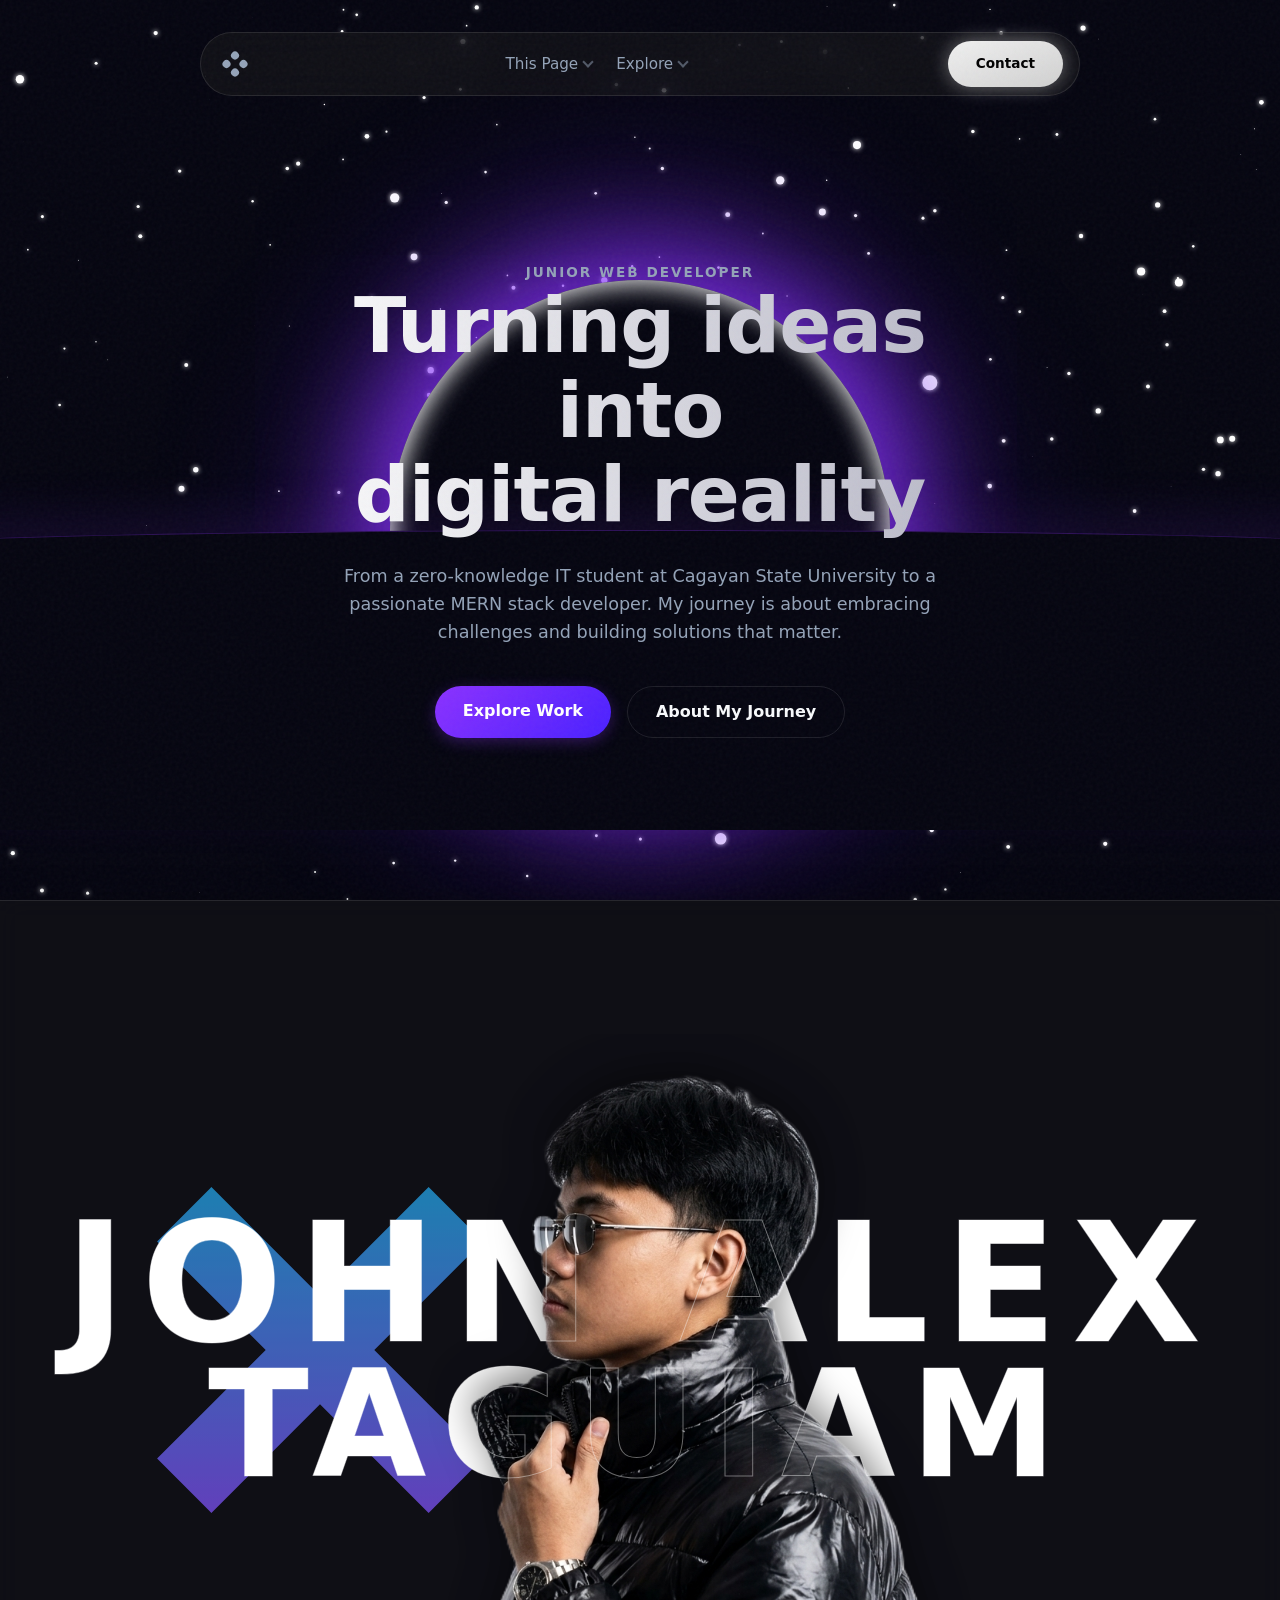
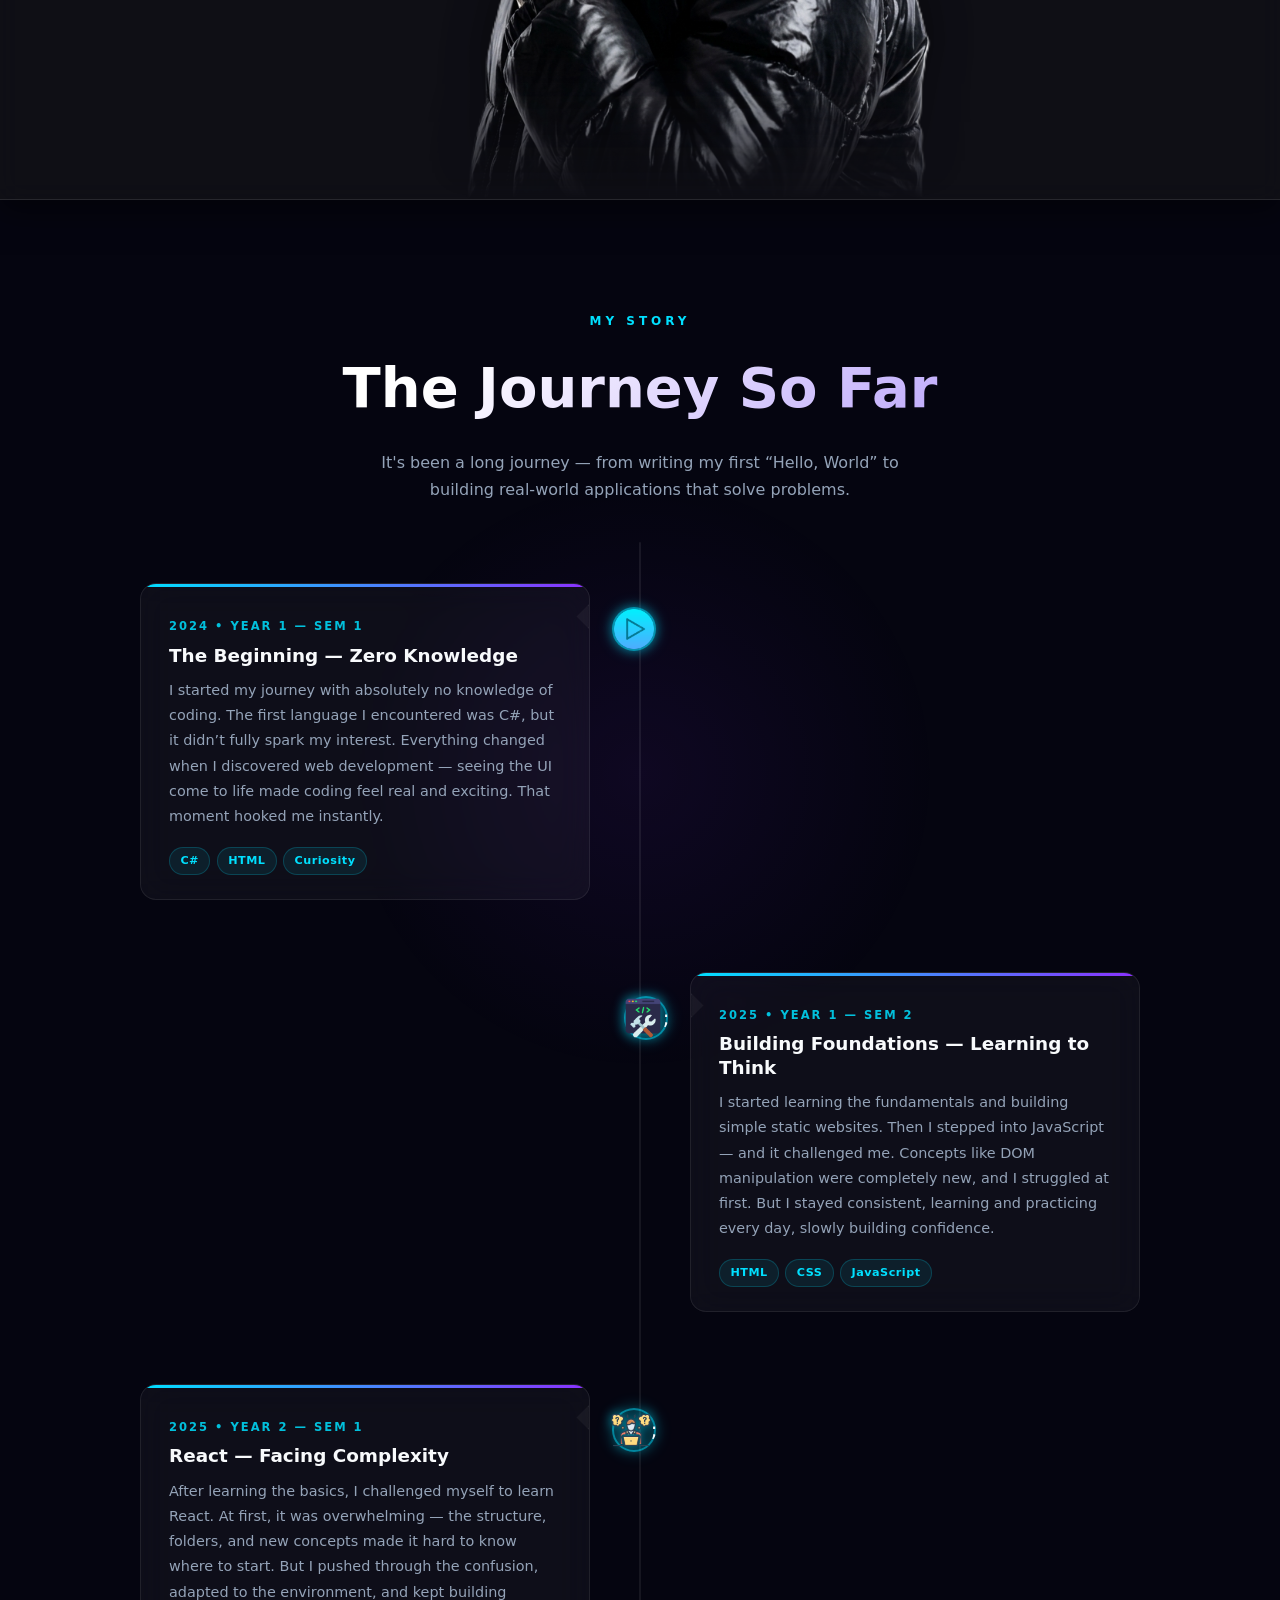
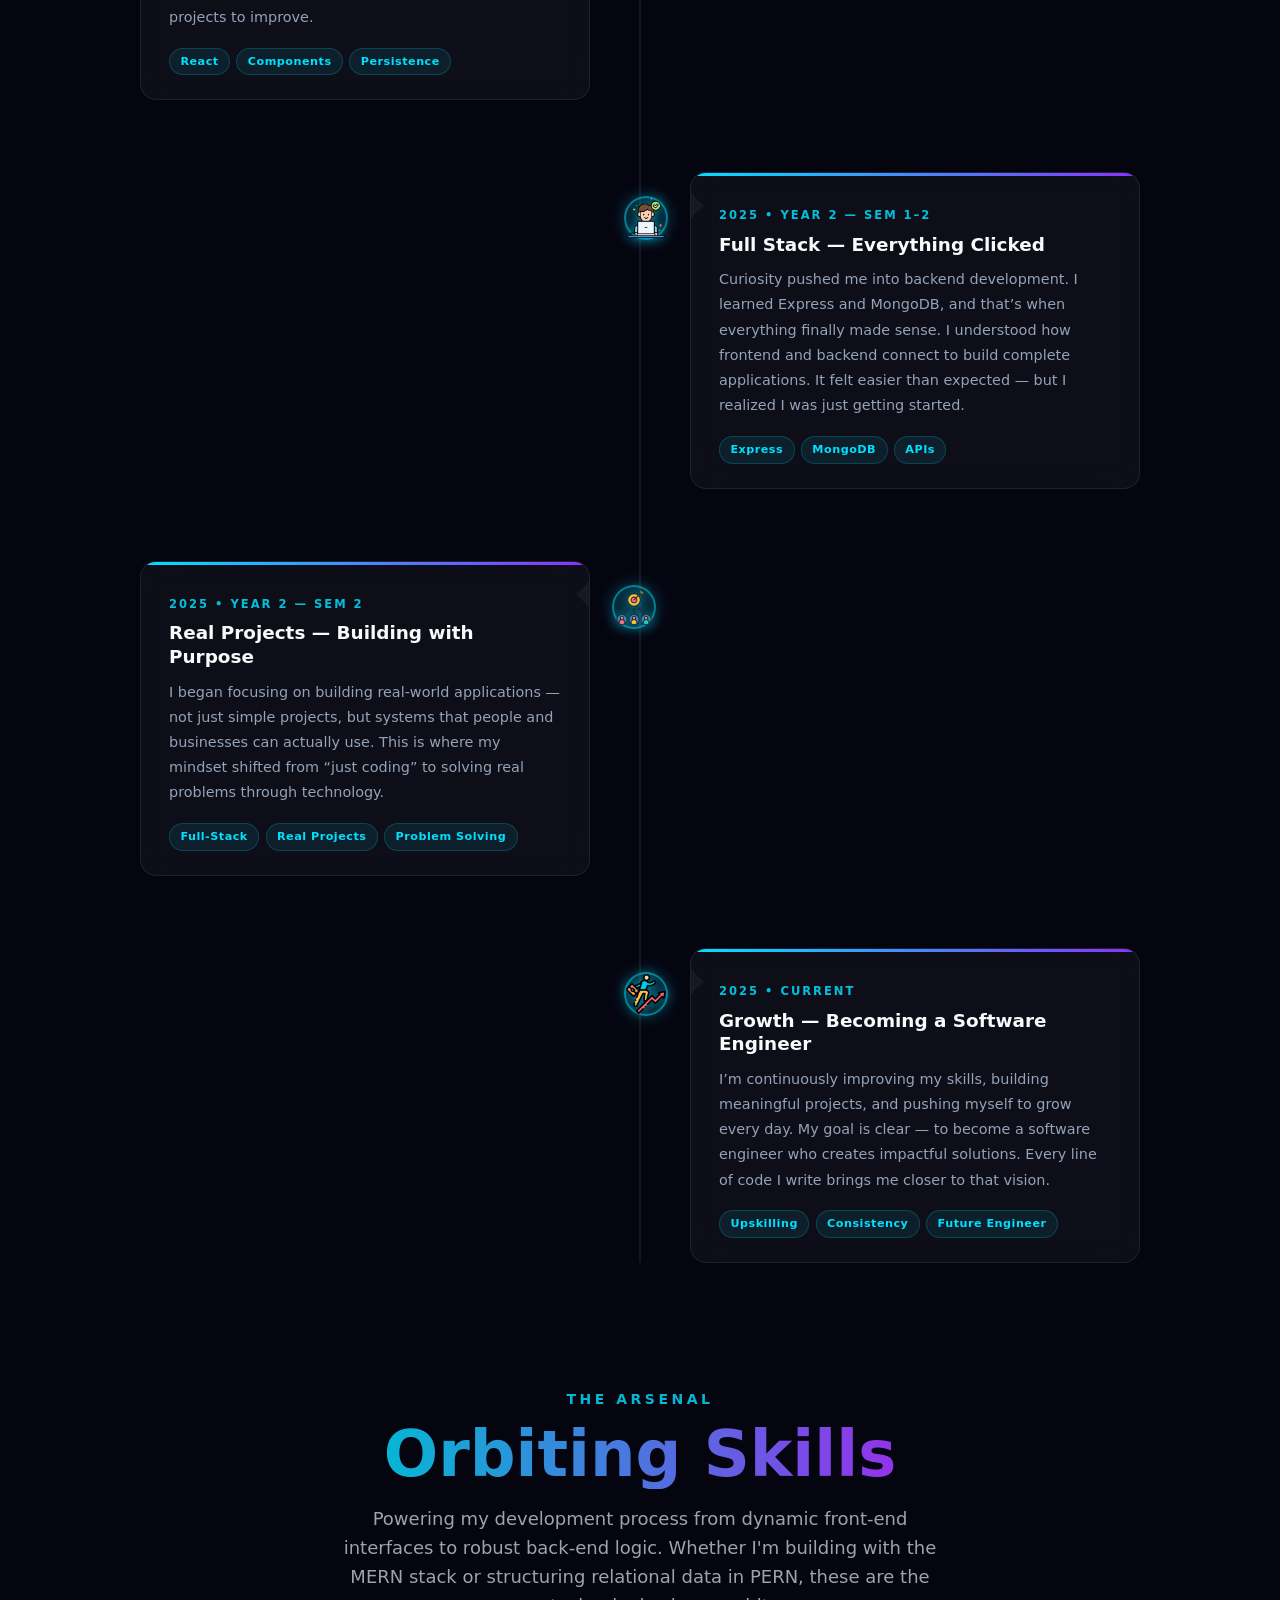
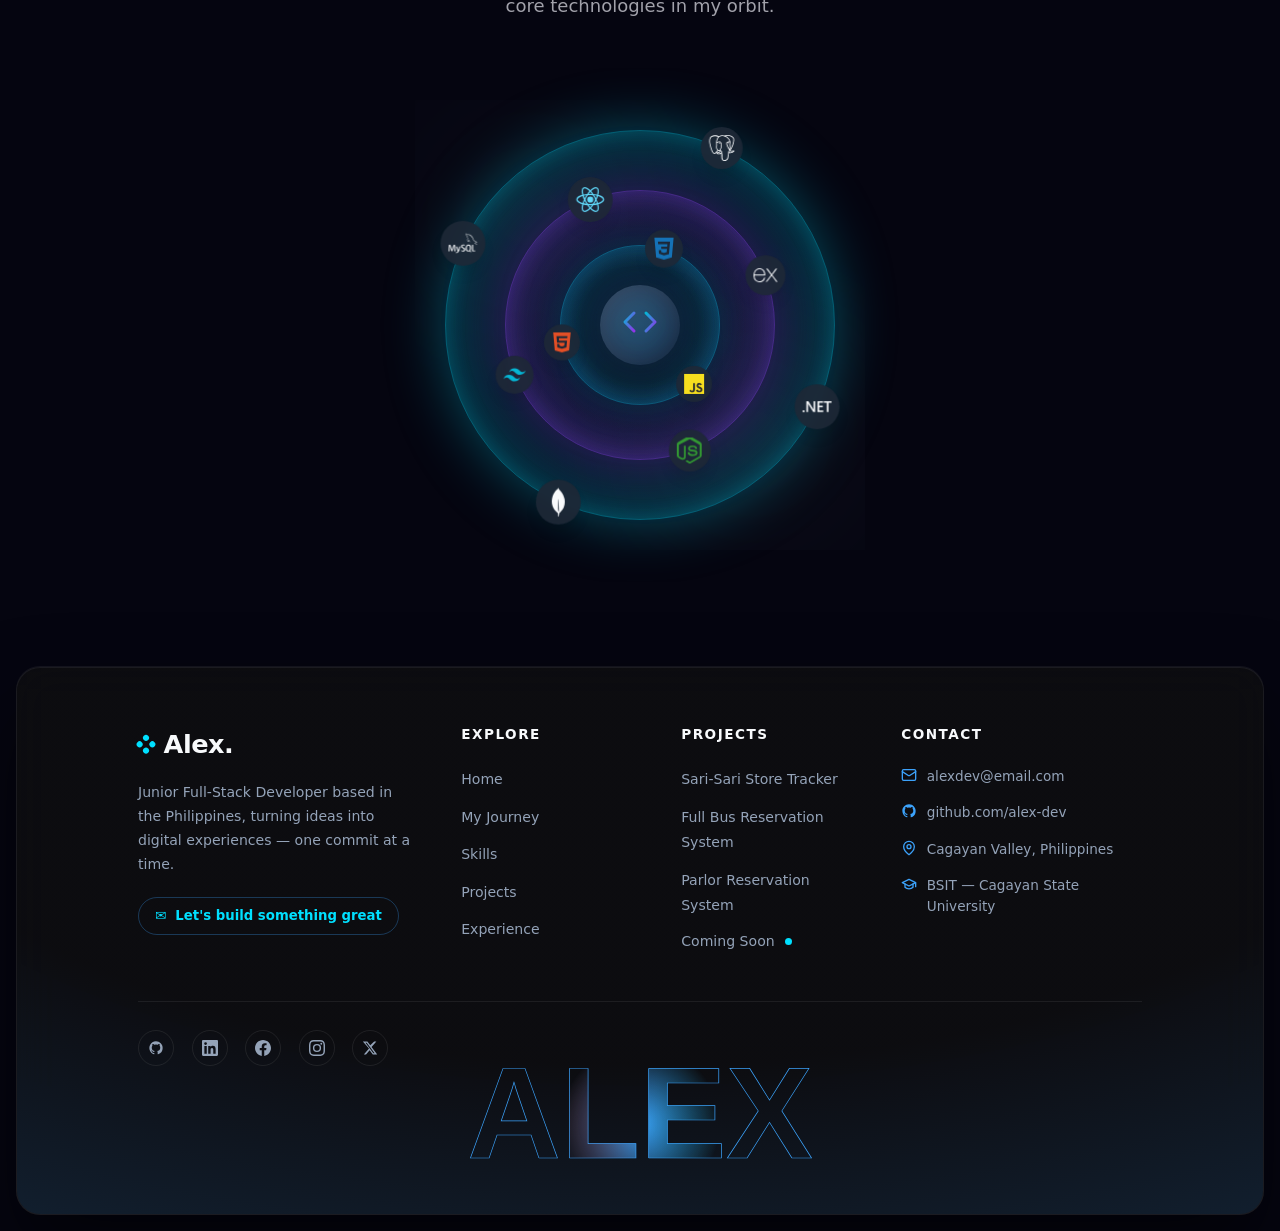
==== commit bbb25501: "feat: add contact and work pages, update navigation, and include new project assets and UI icons" ====
--- a/index.html
+++ b/index.html
@@ -1,838 +1,587 @@
 <!doctype html>
 <html lang="en">
-  <head>
-    <meta charset="UTF-8" />
-    <meta name="viewport" content="width=device-width, initial-scale=1.0" />
-    <title>Alex | Junior Web Developer</title>
-    <!-- Google Fonts -->
-    <link rel="preconnect" href="https://fonts.googleapis.com" />
-    <link rel="preconnect" href="https://fonts.gstatic.com" crossorigin />
-    <link
-      href="https://fonts.googleapis.com/css2?family=Plus+Jakarta+Sans:wght@300;400;500;600;700;800&family=Inter:wght@400;500;600&display=swap"
-      rel="stylesheet"
-    />
-    <link rel="stylesheet" href="css/style.css" />
-  </head>
-
-  <body>
-    <!-- Animated Canvas Backgrounds -->
-    <canvas id="starfield"></canvas>
-    <!-- <canvas id="tubes-cursor"></canvas> -->
-
-    <!-- Navigation -->
-    <header class="header-container">
-      <nav class="nav-pill">
-        <div class="logo">
-          <a href="index.html">
-            <div class="logo-dots">
+
+<head>
+  <meta charset="UTF-8" />
+  <meta name="viewport" content="width=device-width, initial-scale=1.0" />
+  <title>Alex | Junior Web Developer</title>
+  <link rel="stylesheet" href="css/style.css" />
+</head>
+
+<body>
+  <!-- Premium UI Foundation -->
+  <div id="preloader">
+    <div class="preloader-content">
+      <div class="preloader-logo">
+        <div class="preloader-spinner"></div>
+      </div>
+      <p class="preloader-greeting">Welcome to my Creative Space</p>
+    </div>
+  </div>
+  <div class="noise-overlay"></div>
+
+  <!-- Animated Canvas Backgrounds -->
+  <canvas id="starfield"></canvas>
+  <canvas id="cursor-canvas"></canvas>
+  <!-- <canvas id="tubes-cursor"></canvas> -->
+
+  <!-- Navigation -->
+  <header class="header-container">
+    <nav class="nav-pill">
+      <div class="logo">
+        <a href="index.html">
+          <div class="logo-dots">
+            <span></span><span></span><span></span><span></span>
+          </div>
+        </a>
+      </div>
+
+      <ul class="nav-links">
+        <!-- Dropdown for Current Page Sections -->
+        <li class="nav-dropdown">
+          <span class="nav-dropdown-trigger">This Page</span>
+          <div class="nav-dropdown-content">
+            <a href="#hero" class="nav-dropdown-item">
+              <svg xmlns="http://www.w3.org/2000/svg" width="14" height="14" viewBox="0 0 24 24" fill="none"
+                stroke="currentColor" stroke-width="2" stroke-linecap="round" stroke-linejoin="round">
+                <path d="m3 9 9-7 9 7v11a2 2 0 0 1-2 2H5a2 2 0 0 1-2-2z" />
+                <polyline points="9 22 9 12 15 12 15 22" />
+              </svg>
+              About
+            </a>
+            <a href="#journey" class="nav-dropdown-item">
+              <svg xmlns="http://www.w3.org/2000/svg" width="14" height="14" viewBox="0 0 24 24" fill="none"
+                stroke="currentColor" stroke-width="2" stroke-linecap="round" stroke-linejoin="round">
+                <circle cx="12" cy="12" r="10" />
+                <polyline points="12 6 12 12 16 14" />
+              </svg>
+              My Journey
+            </a>
+            <a href="#about" class="nav-dropdown-item">
+              <svg xmlns="http://www.w3.org/2000/svg" width="14" height="14" viewBox="0 0 24 24" fill="none"
+                stroke="currentColor" stroke-width="2" stroke-linecap="round" stroke-linejoin="round">
+                <path d="m16 18 6-6-6-6" />
+                <path d="M8 6l-6 6 6 6" />
+              </svg>
+              Skills
+            </a>
+          </div>
+        </li>
+
+        <!-- Dropdown for Other Pages -->
+        <li class="nav-dropdown">
+          <span class="nav-dropdown-trigger">Explore</span>
+          <div class="nav-dropdown-content">
+            <a href="./html/work.html" class="nav-dropdown-item">
+              <svg xmlns="http://www.w3.org/2000/svg" width="14" height="14" viewBox="0 0 24 24" fill="none"
+                stroke="currentColor" stroke-width="2" stroke-linecap="round" stroke-linejoin="round">
+                <rect width="20" height="14" x="2" y="3" rx="2" />
+                <line x1="8" x2="16" y1="21" y2="21" />
+                <line x1="12" x2="12" y1="17" y2="21" />
+              </svg>
+              Projects
+            </a>
+            <a href="./html/contact.html" class="nav-dropdown-item">
+              <svg xmlns="http://www.w3.org/2000/svg" width="14" height="14" viewBox="0 0 24 24" fill="none"
+                stroke="currentColor" stroke-width="2" stroke-linecap="round" stroke-linejoin="round">
+                <rect width="20" height="16" x="2" y="4" rx="2" />
+                <path d="m22 7-8.97 5.7a1.94 1.94 0 0 1-2.06 0L2 7" />
+              </svg>
+              Contact
+            </a>
+          </div>
+        </li>
+      </ul>
+
+      <div class="nav-cta">
+        <div class="glow-wrapper">
+          <div class="glow-bg"></div>
+          <a href="./html/contact.html" class="btn btn-white-glow">Contact</a>
+        </div>
+      </div>
+
+      <!-- Mobile Hamburger -->
+      <button class="hamburger" id="hamburger-menu" aria-label="Menu">
+        <span></span><span></span><span></span>
+      </button>
+    </nav>
+
+    <!-- Mobile Menu -->
+    <div class="mobile-menu" id="mobile-menu">
+      <ul class="mobile-links">
+        <li><a href="#hero">About</a></li>
+        <li><a href="#journey">Journey</a></li>
+        <li><a href="#about">Skills</a></li>
+        <li><a href="./html/work.html">Projects</a></li>
+        <li><a href="./html/contact.html">Contact</a></li>
+      </ul>
+      <div class="mobile-cta">
+        <a href="./html/contact.html" class="btn btn-white-glow" style="margin-top: 0.5rem">Contact</a>
+      </div>
+    </div>
+  </header>
+
+  <!-- Hero Section -->
+  <section id="hero" class="hero">
+    <div class="hero-content">
+      <p class="subtitle">JUNIOR WEB DEVELOPER</p>
+      <h1 class="main-title">Turning ideas into <br />digital reality</h1>
+      <p class="description">
+        From a zero-knowledge IT student at Cagayan State University to a
+        passionate MERN stack developer. My journey is about embracing
+        challenges and building solutions that matter.
+      </p>
+      <div class="hero-buttons">
+        <a href="./html/work.html" class="btn btn-primary">Explore Work</a>
+        <a href="#about" class="btn btn-secondary">About My Journey</a>
+      </div>
+    </div>
+
+    <!-- The Glowing Planet Art Container -->
+    <div class="planet-container">
+      <div class="planet"></div>
+      <div class="horizon"></div>
+    </div>
+  </section>
+
+  <!-- Profile Typography Showcase Section -->
+  <section id="profile-showcase" class="profile-showcase">
+    <!-- Geometric Accent (Behind text) -->
+    <div class="profile-accent" aria-hidden="true">
+      <svg viewBox="0 0 100 100" xmlns="http://www.w3.org/2000/svg">
+        <defs>
+          <linearGradient id="profileGradient" x1="0%" y1="0%" x2="100%" y2="100%">
+            <stop offset="0%" stop-color="#06B6D4" />
+            <stop offset="100%" stop-color="#9333EA" />
+          </linearGradient>
+        </defs>
+        <path d="M40 0 H60 V40 H100 V60 H60 V100 H40 V60 H0 V40 H40 V0Z" fill="url(#profileGradient)"
+          transform="rotate(45 50 50)" />
+      </svg>
+    </div>
+
+    <!-- 1. Background Typography Layer -->
+    <div class="profile-text profile-text-bg" aria-hidden="true">
+      <div class="profile-line profile-line-1">JOHN ALEX</div>
+      <div class="profile-line profile-line-2">TAGUIAM</div>
+    </div>
+
+    <!-- 2. Foreground Image Layer -->
+    <div class="profile-image-wrap">
+      <img src="./images/avatars/profile2.png" alt="Alex - Web Developer" class="profile-img" />
+    </div>
+
+    <!-- 3. Overlay Stroke Typography Layer -->
+    <div class="profile-text profile-text-overlay" aria-hidden="true">
+      <div class="profile-line profile-line-1">JOHN ALEX</div>
+      <div class="profile-line profile-line-2">TAGUIAM</div>
+    </div>
+  </section>
+
+  <section id="journey" class="timeline-section">
+    <div class="timeline-container">
+      <!-- Section Header -->
+      <div class="timeline-header">
+        <p class="timeline-eyebrow">MY STORY</p>
+        <h2 class="timeline-title">The Journey So Far</h2>
+        <p class="timeline-subtitle">
+          It's been a long journey — from writing my first “Hello, World” to
+          building real-world applications that solve problems.
+        </p>
+      </div>
+
+      <!-- Vertical Track -->
+      <div class="timeline-track">
+        <div class="timeline-progress" id="timeline-progress"></div>
+      </div>
+
+      <!-- Milestone 1 -->
+      <div class="timeline-item left">
+        <div class="timeline-node">
+          <div class="timeline-node-ring"></div>
+          <span class="timeline-node-icon"><img src="./images/icons/play.png" alt="play"
+              style="height: 40px; justify-items: center" /></span>
+        </div>
+        <div class="timeline-content">
+          <span class="timeline-date">2024 • Year 1 — Sem 1</span>
+          <h3 class="timeline-item-title">The Beginning — Zero Knowledge</h3>
+          <p class="timeline-item-desc">
+            I started my journey with absolutely no knowledge of coding. The
+            first language I encountered was C#, but it didn’t fully spark my
+            interest. Everything changed when I discovered web development —
+            seeing the UI come to life made coding feel real and exciting.
+            That moment hooked me instantly.
+          </p>
+          <div class="timeline-tags">
+            <span class="tag">C#</span>
+            <span class="tag">HTML</span>
+            <span class="tag">Curiosity</span>
+          </div>
+        </div>
+      </div>
+
+      <!-- Milestone 2 -->
+      <div class="timeline-item right">
+        <div class="timeline-node">
+          <div class="timeline-node-ring"></div>
+          <span class="timeline-node-icon"><img src="./images/icons/build.png" alt="play"
+              style="height: 40px; justify-items: center" />;</span>
+        </div>
+        <div class="timeline-content">
+          <span class="timeline-date">2025 • Year 1 — Sem 2</span>
+          <h3 class="timeline-item-title">
+            Building Foundations — Learning to Think
+          </h3>
+          <p class="timeline-item-desc">
+            I started learning the fundamentals and building simple static
+            websites. Then I stepped into JavaScript — and it challenged me.
+            Concepts like DOM manipulation were completely new, and I
+            struggled at first. But I stayed consistent, learning and
+            practicing every day, slowly building confidence.
+          </p>
+          <div class="timeline-tags">
+            <span class="tag">HTML</span>
+            <span class="tag">CSS</span>
+            <span class="tag">JavaScript</span>
+          </div>
+        </div>
+      </div>
+
+      <!-- Milestone 3 -->
+      <div class="timeline-item left">
+        <div class="timeline-node">
+          <div class="timeline-node-ring"></div>
+          <span class="timeline-node-icon"><img src="./images/icons/work.png" alt="play"
+              style="height: 40px; justify-items: center" />;</span>
+        </div>
+        <div class="timeline-content">
+          <span class="timeline-date">2025 • Year 2 — Sem 1</span>
+          <h3 class="timeline-item-title">React — Facing Complexity</h3>
+          <p class="timeline-item-desc">
+            After learning the basics, I challenged myself to learn React. At
+            first, it was overwhelming — the structure, folders, and new
+            concepts made it hard to know where to start. But I pushed through
+            the confusion, adapted to the environment, and kept building
+            projects to improve.
+          </p>
+          <div class="timeline-tags">
+            <span class="tag">React</span>
+            <span class="tag">Components</span>
+            <span class="tag">Persistence</span>
+          </div>
+        </div>
+      </div>
+
+      <!-- Milestone 4 -->
+      <div class="timeline-item right">
+        <div class="timeline-node">
+          <div class="timeline-node-ring"></div>
+          <span class="timeline-node-icon">
+            <img src="./images/icons/working.png" alt="play" style="height: 40px; justify-items: center" /></span>
+        </div>
+        <div class="timeline-content">
+          <span class="timeline-date">2025 • Year 2 — Sem 1–2</span>
+          <h3 class="timeline-item-title">Full Stack — Everything Clicked</h3>
+          <p class="timeline-item-desc">
+            Curiosity pushed me into backend development. I learned Express
+            and MongoDB, and that’s when everything finally made sense. I
+            understood how frontend and backend connect to build complete
+            applications. It felt easier than expected — but I realized I was
+            just getting started.
+          </p>
+          <div class="timeline-tags">
+            <span class="tag">Express</span>
+            <span class="tag">MongoDB</span>
+            <span class="tag">APIs</span>
+          </div>
+        </div>
+      </div>
+
+      <!-- Milestone 5 -->
+      <div class="timeline-item left">
+        <div class="timeline-node">
+          <div class="timeline-node-ring"></div>
+          <span class="timeline-node-icon"><img src="./images/icons/shared-vision.png" alt="play"
+              style="height: 40px; justify-items: center" /></span>
+        </div>
+        <div class="timeline-content">
+          <span class="timeline-date">2025 • Year 2 — Sem 2</span>
+          <h3 class="timeline-item-title">
+            Real Projects — Building with Purpose
+          </h3>
+          <p class="timeline-item-desc">
+            I began focusing on building real-world applications — not just
+            simple projects, but systems that people and businesses can
+            actually use. This is where my mindset shifted from “just coding”
+            to solving real problems through technology.
+          </p>
+          <div class="timeline-tags">
+            <span class="tag">Full-Stack</span>
+            <span class="tag">Real Projects</span>
+            <span class="tag">Problem Solving</span>
+          </div>
+        </div>
+      </div>
+
+      <!-- Milestone 6 -->
+      <div class="timeline-item right">
+        <div class="timeline-node">
+          <div class="timeline-node-ring"></div>
+          <span class="timeline-node-icon"><img src="./images/icons/promotion.png" alt="play"
+              style="height: 40px; justify-items: center" /></span>
+        </div>
+        <div class="timeline-content">
+          <span class="timeline-date">2025 • Current</span>
+          <h3 class="timeline-item-title">
+            Growth — Becoming a Software Engineer
+          </h3>
+          <p class="timeline-item-desc">
+            I’m continuously improving my skills, building meaningful
+            projects, and pushing myself to grow every day. My goal is clear —
+            to become a software engineer who creates impactful solutions.
+            Every line of code I write brings me closer to that vision.
+          </p>
+          <div class="timeline-tags">
+            <span class="tag">Upskilling</span>
+            <span class="tag">Consistency</span>
+            <span class="tag">Future Engineer</span>
+          </div>
+        </div>
+      </div>
+    </div>
+  </section>
+
+  <!-- Other Sections -->
+  <section id="about" class="about-section">
+    <div class="about-content">
+      <!-- Small accent text above the main title -->
+      <span class="eyebrow-text">The Arsenal</span>
+
+      <!-- Main title with a gradient class -->
+      <h2 class="section-title text-gradient">Orbiting Skills</h2>
+
+      <!-- A brief description to ground the animation -->
+      <p class="section-description">
+        Powering my development process from dynamic front-end interfaces to
+        robust back-end logic. Whether I'm building with the MERN stack or
+        structuring relational data in PERN, these are the core technologies
+        in my orbit.
+      </p>
+    </div>
+
+    <div class="orbit-wrapper">
+      <div class="orbit-container" id="orbit-container">
+        <!-- Background pattern -->
+        <div class="orbit-bg-pattern"></div>
+
+        <!-- Central "Code" Icon -->
+        <div class="center-code-icon">
+          <div class="glow-cyan animate-pulse"></div>
+          <div class="glow-purple animate-pulse delay-1s"></div>
+          <div class="code-svg-wrap">
+            <svg xmlns="http://www.w3.org/2000/svg" width="36" height="36" viewBox="0 0 24 24" fill="none"
+              stroke="url(#gradient)" stroke-width="2" stroke-linecap="round" stroke-linejoin="round">
+              <defs>
+                <linearGradient id="gradient" x1="0%" y1="0%" x2="100%" y2="100%">
+                  <stop offset="0%" stop-color="#06B6D4" />
+                  <stop offset="100%" stop-color="#9333EA" />
+                </linearGradient>
+              </defs>
+              <polyline points="16 18 22 12 16 6"></polyline>
+              <polyline points="8 6 2 12 8 18"></polyline>
+            </svg>
+          </div>
+        </div>
+
+        <!-- Rings and Icons injected via JS -->
+      </div>
+    </div>
+  </section>
+
+  <!-- ===================================================
+         FOOTER
+         =================================================== -->
+  <footer id="contact" class="site-footer">
+    <!-- Background radial gradient -->
+    <div class="footer-bg-gradient" aria-hidden="true"></div>
+
+    <div class="footer-inner">
+      <!-- Top grid -->
+      <div class="footer-grid">
+        <!-- Brand -->
+        <div class="footer-brand">
+          <div class="footer-logo">
+            <div class="logo-dots logo-dots--footer">
               <span></span><span></span><span></span><span></span>
             </div>
+            <span class="footer-logo-name">Alex.</span>
+          </div>
+          <p class="footer-tagline">
+            Junior Full-Stack Developer based in the Philippines, turning
+            ideas into digital experiences &mdash; one commit at a time.
+          </p>
+          <a href="mailto:alexdev@email.com" class="footer-cta-link">
+            &#9993;&nbsp; Let's build something great
           </a>
         </div>
 
-        <ul class="nav-links">
-          <!-- Dropdown for Current Page Sections -->
-          <li class="nav-dropdown">
-            <span class="nav-dropdown-trigger">This Page</span>
-            <div class="nav-dropdown-content">
-              <a href="#hero" class="nav-dropdown-item">
-                <svg
-                  xmlns="http://www.w3.org/2000/svg"
-                  width="14"
-                  height="14"
-                  viewBox="0 0 24 24"
-                  fill="none"
-                  stroke="currentColor"
-                  stroke-width="2"
-                  stroke-linecap="round"
-                  stroke-linejoin="round"
-                >
-                  <path d="m3 9 9-7 9 7v11a2 2 0 0 1-2 2H5a2 2 0 0 1-2-2z" />
-                  <polyline points="9 22 9 12 15 12 15 22" />
-                </svg>
-                About
-              </a>
-              <a href="#journey" class="nav-dropdown-item">
-                <svg
-                  xmlns="http://www.w3.org/2000/svg"
-                  width="14"
-                  height="14"
-                  viewBox="0 0 24 24"
-                  fill="none"
-                  stroke="currentColor"
-                  stroke-width="2"
-                  stroke-linecap="round"
-                  stroke-linejoin="round"
-                >
-                  <circle cx="12" cy="12" r="10" />
-                  <polyline points="12 6 12 12 16 14" />
-                </svg>
-                My Journey
-              </a>
-              <a href="#about" class="nav-dropdown-item">
-                <svg
-                  xmlns="http://www.w3.org/2000/svg"
-                  width="14"
-                  height="14"
-                  viewBox="0 0 24 24"
-                  fill="none"
-                  stroke="currentColor"
-                  stroke-width="2"
-                  stroke-linecap="round"
-                  stroke-linejoin="round"
-                >
-                  <path d="m16 18 6-6-6-6" />
-                  <path d="M8 6l-6 6 6 6" />
-                </svg>
-                Skills
-              </a>
-            </div>
-          </li>
-
-          <!-- Dropdown for Other Pages -->
-          <li class="nav-dropdown">
-            <span class="nav-dropdown-trigger">Explore</span>
-            <div class="nav-dropdown-content">
-              <a href="./html/work.html" class="nav-dropdown-item">
-                <svg
-                  xmlns="http://www.w3.org/2000/svg"
-                  width="14"
-                  height="14"
-                  viewBox="0 0 24 24"
-                  fill="none"
-                  stroke="currentColor"
-                  stroke-width="2"
-                  stroke-linecap="round"
-                  stroke-linejoin="round"
-                >
-                  <rect width="20" height="14" x="2" y="3" rx="2" />
-                  <line x1="8" x2="16" y1="21" y2="21" />
-                  <line x1="12" x2="12" y1="17" y2="21" />
-                </svg>
-                Projects
-              </a>
-              <a href="./html/contact.html" class="nav-dropdown-item">
-                <svg
-                  xmlns="http://www.w3.org/2000/svg"
-                  width="14"
-                  height="14"
-                  viewBox="0 0 24 24"
-                  fill="none"
-                  stroke="currentColor"
-                  stroke-width="2"
-                  stroke-linecap="round"
-                  stroke-linejoin="round"
-                >
-                  <rect width="20" height="16" x="2" y="4" rx="2" />
-                  <path d="m22 7-8.97 5.7a1.94 1.94 0 0 1-2.06 0L2 7" />
-                </svg>
-                Contact
-              </a>
-            </div>
-          </li>
-        </ul>
-
-        <div class="nav-cta">
-          <a href="#" class="btn btn-outline-dark">Resume</a>
-          <div class="glow-wrapper">
-            <div class="glow-bg"></div>
-            <a href="./html/contact.html" class="btn btn-white-glow">Contact</a>
-          </div>
-        </div>
-
-        <!-- Mobile Hamburger -->
-        <button class="hamburger" id="hamburger-menu" aria-label="Menu">
-          <span></span><span></span><span></span>
-        </button>
-      </nav>
-
-      <!-- Mobile Menu -->
-      <div class="mobile-menu" id="mobile-menu">
-        <ul class="mobile-links">
-          <li><a href="#hero">About</a></li>
-          <li><a href="#journey">Journey</a></li>
-          <li><a href="#about">Skills</a></li>
-          <li><a href="./html/work.html">Projects</a></li>
-          <li><a href="./html/contact.html">Contact</a></li>
-        </ul>
-        <div class="mobile-cta">
-          <a href="#" class="btn btn-outline-dark">Resume</a>
-          <a
-            href="./html/contact.html"
-            class="btn btn-white-glow"
-            style="margin-top: 0.5rem"
-            >Contact</a
-          >
-        </div>
-      </div>
-    </header>
-
-    <!-- Hero Section -->
-    <section id="hero" class="hero">
-      <div class="hero-content">
-        <p class="subtitle">JUNIOR WEB DEVELOPER</p>
-        <h1 class="main-title">Turning ideas into <br />digital reality</h1>
-        <p class="description">
-          From a zero-knowledge IT student at Cagayan State University to a
-          passionate MERN stack developer. My journey is about embracing
-          challenges and building solutions that matter.
-        </p>
-        <div class="hero-buttons">
-          <a href="./html/work.html" class="btn btn-primary">Explore Work</a>
-          <a href="#about" class="btn btn-secondary">About My Journey</a>
-        </div>
-      </div>
-
-      <!-- The Glowing Planet Art Container -->
-      <div class="planet-container">
-        <div class="planet"></div>
-        <div class="horizon"></div>
-      </div>
-    </section>
-
-    <!-- Profile Typography Showcase Section -->
-    <section id="profile-showcase" class="profile-showcase">
-      <!-- Geometric Accent (Behind text) -->
-      <div class="profile-accent" aria-hidden="true">
-        <svg viewBox="0 0 100 100" xmlns="http://www.w3.org/2000/svg">
-          <defs>
-            <linearGradient
-              id="profileGradient"
-              x1="0%"
-              y1="0%"
-              x2="100%"
-              y2="100%"
-            >
-              <stop offset="0%" stop-color="#06B6D4" />
-              <stop offset="100%" stop-color="#9333EA" />
-            </linearGradient>
-          </defs>
-          <path
-            d="M40 0 H60 V40 H100 V60 H60 V100 H40 V60 H0 V40 H40 V0Z"
-            fill="url(#profileGradient)"
-            transform="rotate(45 50 50)"
-          />
-        </svg>
-      </div>
-
-      <!-- 1. Background Typography Layer -->
-      <div class="profile-text profile-text-bg" aria-hidden="true">
-        <div class="profile-line profile-line-1">JOHN ALEX</div>
-        <div class="profile-line profile-line-2">TAGUIAM</div>
-      </div>
-
-      <!-- 2. Foreground Image Layer -->
-      <div class="profile-image-wrap">
-        <img
-          src="./images/profile2.png"
-          alt="Alex - Web Developer"
-          class="profile-img"
-        />
-      </div>
-
-      <!-- 3. Overlay Stroke Typography Layer -->
-      <div class="profile-text profile-text-overlay" aria-hidden="true">
-        <div class="profile-line profile-line-1">JOHN ALEX</div>
-        <div class="profile-line profile-line-2">TAGUIAM</div>
-      </div>
-    </section>
-
-    <section id="journey" class="timeline-section">
-      <div class="timeline-container">
-        <!-- Section Header -->
-        <div class="timeline-header">
-          <p class="timeline-eyebrow">MY STORY</p>
-          <h2 class="timeline-title">The Journey So Far</h2>
-          <p class="timeline-subtitle">
-            It's been a long journey — from writing my first “Hello, World” to
-            building real-world applications that solve problems.
-          </p>
-        </div>
-
-        <!-- Vertical Track -->
-        <div class="timeline-track">
-          <div class="timeline-progress" id="timeline-progress"></div>
-        </div>
-
-        <!-- Milestone 1 -->
-        <div class="timeline-item left">
-          <div class="timeline-node">
-            <div class="timeline-node-ring"></div>
-            <span class="timeline-node-icon"
-              ><img
-                src="./images/play.png"
-                alt="play"
-                style="height: 40px; justify-items: center"
-            /></span>
-          </div>
-          <div class="timeline-content">
-            <span class="timeline-date">2024 • Year 1 — Sem 1</span>
-            <h3 class="timeline-item-title">The Beginning — Zero Knowledge</h3>
-            <p class="timeline-item-desc">
-              I started my journey with absolutely no knowledge of coding. The
-              first language I encountered was C#, but it didn’t fully spark my
-              interest. Everything changed when I discovered web development —
-              seeing the UI come to life made coding feel real and exciting.
-              That moment hooked me instantly.
-            </p>
-            <div class="timeline-tags">
-              <span class="tag">C#</span>
-              <span class="tag">HTML</span>
-              <span class="tag">Curiosity</span>
-            </div>
-          </div>
-        </div>
-
-        <!-- Milestone 2 -->
-        <div class="timeline-item right">
-          <div class="timeline-node">
-            <div class="timeline-node-ring"></div>
-            <span class="timeline-node-icon"
-              ><img
-                src="./images/build.png"
-                alt="play"
-                style="height: 40px; justify-items: center"
-              />;</span
-            >
-          </div>
-          <div class="timeline-content">
-            <span class="timeline-date">2025 • Year 1 — Sem 2</span>
-            <h3 class="timeline-item-title">
-              Building Foundations — Learning to Think
-            </h3>
-            <p class="timeline-item-desc">
-              I started learning the fundamentals and building simple static
-              websites. Then I stepped into JavaScript — and it challenged me.
-              Concepts like DOM manipulation were completely new, and I
-              struggled at first. But I stayed consistent, learning and
-              practicing every day, slowly building confidence.
-            </p>
-            <div class="timeline-tags">
-              <span class="tag">HTML</span>
-              <span class="tag">CSS</span>
-              <span class="tag">JavaScript</span>
-            </div>
-          </div>
-        </div>
-
-        <!-- Milestone 3 -->
-        <div class="timeline-item left">
-          <div class="timeline-node">
-            <div class="timeline-node-ring"></div>
-            <span class="timeline-node-icon"
-              ><img
-                src="./images/work.png"
-                alt="play"
-                style="height: 40px; justify-items: center"
-              />;</span
-            >
-          </div>
-          <div class="timeline-content">
-            <span class="timeline-date">2025 • Year 2 — Sem 1</span>
-            <h3 class="timeline-item-title">React — Facing Complexity</h3>
-            <p class="timeline-item-desc">
-              After learning the basics, I challenged myself to learn React. At
-              first, it was overwhelming — the structure, folders, and new
-              concepts made it hard to know where to start. But I pushed through
-              the confusion, adapted to the environment, and kept building
-              projects to improve.
-            </p>
-            <div class="timeline-tags">
-              <span class="tag">React</span>
-              <span class="tag">Components</span>
-              <span class="tag">Persistence</span>
-            </div>
-          </div>
-        </div>
-
-        <!-- Milestone 4 -->
-        <div class="timeline-item right">
-          <div class="timeline-node">
-            <div class="timeline-node-ring"></div>
-            <span class="timeline-node-icon">
-              <img
-                src="./images/working.png"
-                alt="play"
-                style="height: 40px; justify-items: center"
-            /></span>
-          </div>
-          <div class="timeline-content">
-            <span class="timeline-date">2025 • Year 2 — Sem 1–2</span>
-            <h3 class="timeline-item-title">Full Stack — Everything Clicked</h3>
-            <p class="timeline-item-desc">
-              Curiosity pushed me into backend development. I learned Express
-              and MongoDB, and that’s when everything finally made sense. I
-              understood how frontend and backend connect to build complete
-              applications. It felt easier than expected — but I realized I was
-              just getting started.
-            </p>
-            <div class="timeline-tags">
-              <span class="tag">Express</span>
-              <span class="tag">MongoDB</span>
-              <span class="tag">APIs</span>
-            </div>
-          </div>
-        </div>
-
-        <!-- Milestone 5 -->
-        <div class="timeline-item left">
-          <div class="timeline-node">
-            <div class="timeline-node-ring"></div>
-            <span class="timeline-node-icon"
-              ><img
-                src="./images/shared-vision.png"
-                alt="play"
-                style="height: 40px; justify-items: center"
-            /></span>
-          </div>
-          <div class="timeline-content">
-            <span class="timeline-date">2025 • Year 2 — Sem 2</span>
-            <h3 class="timeline-item-title">
-              Real Projects — Building with Purpose
-            </h3>
-            <p class="timeline-item-desc">
-              I began focusing on building real-world applications — not just
-              simple projects, but systems that people and businesses can
-              actually use. This is where my mindset shifted from “just coding”
-              to solving real problems through technology.
-            </p>
-            <div class="timeline-tags">
-              <span class="tag">Full-Stack</span>
-              <span class="tag">Real Projects</span>
-              <span class="tag">Problem Solving</span>
-            </div>
-          </div>
-        </div>
-
-        <!-- Milestone 6 -->
-        <div class="timeline-item right">
-          <div class="timeline-node">
-            <div class="timeline-node-ring"></div>
-            <span class="timeline-node-icon"
-              ><img
-                src="./images/promotion.png"
-                alt="play"
-                style="height: 40px; justify-items: center"
-            /></span>
-          </div>
-          <div class="timeline-content">
-            <span class="timeline-date">2025 • Current</span>
-            <h3 class="timeline-item-title">
-              Growth — Becoming a Software Engineer
-            </h3>
-            <p class="timeline-item-desc">
-              I’m continuously improving my skills, building meaningful
-              projects, and pushing myself to grow every day. My goal is clear —
-              to become a software engineer who creates impactful solutions.
-              Every line of code I write brings me closer to that vision.
-            </p>
-            <div class="timeline-tags">
-              <span class="tag">Upskilling</span>
-              <span class="tag">Consistency</span>
-              <span class="tag">Future Engineer</span>
-            </div>
-          </div>
-        </div>
-      </div>
-    </section>
-
-    <!-- Other Sections -->
-    <section id="about" class="about-section">
-      <div class="about-content">
-        <!-- Small accent text above the main title -->
-        <span class="eyebrow-text">The Arsenal</span>
-
-        <!-- Main title with a gradient class -->
-        <h2 class="section-title text-gradient">Orbiting Skills</h2>
-
-        <!-- A brief description to ground the animation -->
-        <p class="section-description">
-          Powering my development process from dynamic front-end interfaces to
-          robust back-end logic. Whether I'm building with the MERN stack or
-          structuring relational data in PERN, these are the core technologies
-          in my orbit.
-        </p>
-      </div>
-
-      <div class="orbit-wrapper">
-        <div class="orbit-container" id="orbit-container">
-          <!-- Background pattern -->
-          <div class="orbit-bg-pattern"></div>
-
-          <!-- Central "Code" Icon -->
-          <div class="center-code-icon">
-            <div class="glow-cyan animate-pulse"></div>
-            <div class="glow-purple animate-pulse delay-1s"></div>
-            <div class="code-svg-wrap">
-              <svg
-                xmlns="http://www.w3.org/2000/svg"
-                width="36"
-                height="36"
-                viewBox="0 0 24 24"
-                fill="none"
-                stroke="url(#gradient)"
-                stroke-width="2"
-                stroke-linecap="round"
-                stroke-linejoin="round"
-              >
-                <defs>
-                  <linearGradient
-                    id="gradient"
-                    x1="0%"
-                    y1="0%"
-                    x2="100%"
-                    y2="100%"
-                  >
-                    <stop offset="0%" stop-color="#06B6D4" />
-                    <stop offset="100%" stop-color="#9333EA" />
-                  </linearGradient>
-                </defs>
-                <polyline points="16 18 22 12 16 6"></polyline>
-                <polyline points="8 6 2 12 8 18"></polyline>
-              </svg>
-            </div>
-          </div>
-
-          <!-- Rings and Icons injected via JS -->
-        </div>
-      </div>
-    </section>
-
-    <!-- ===================================================
-         FOOTER
-         =================================================== -->
-    <footer id="contact" class="site-footer">
-      <!-- Background radial gradient -->
-      <div class="footer-bg-gradient" aria-hidden="true"></div>
-
-      <div class="footer-inner">
-        <!-- Top grid -->
-        <div class="footer-grid">
-          <!-- Brand -->
-          <div class="footer-brand">
-            <div class="footer-logo">
-              <div class="logo-dots logo-dots--footer">
-                <span></span><span></span><span></span><span></span>
-              </div>
-              <span class="footer-logo-name">Alex.</span>
-            </div>
-            <p class="footer-tagline">
-              Junior Full-Stack Developer based in the Philippines, turning
-              ideas into digital experiences &mdash; one commit at a time.
-            </p>
-            <a href="mailto:alexdev@email.com" class="footer-cta-link">
-              &#9993;&nbsp; Let's build something great
-            </a>
-          </div>
-
-          <!-- Explore Links -->
-          <div class="footer-col">
-            <h4 class="footer-col-title">Explore</h4>
-            <ul class="footer-links">
-              <li><a href="#hero">Home</a></li>
-              <li><a href="#journey">My Journey</a></li>
-              <li><a href="#about">Skills</a></li>
-              <li><a href="./html/work.html">Projects</a></li>
-              <li><a href="experience.html">Experience</a></li>
-            </ul>
-          </div>
-
-          <!-- Highlights -->
-          <div class="footer-col">
-            <h4 class="footer-col-title">Projects</h4>
-            <ul class="footer-links">
-              <li><a href="./html/work.html">Sari-Sari Store Tracker</a></li>
-              <li>
-                <a href="./html/work.html">Full Bus Reservation System</a>
-              </li>
-              <li><a href="./html/work.html">Parlor Reservation System</a></li>
-              <li class="footer-link-pulse-wrap">
-                <a href="./html/work.html"
-                  >Coming Soon&nbsp;<span
-                    class="footer-pulse-dot"
-                    aria-hidden="true"
-                  ></span
-                ></a>
-              </li>
-            </ul>
-          </div>
-
-          <!-- Contact -->
-          <div class="footer-col">
-            <h4 class="footer-col-title">Contact</h4>
-            <ul class="footer-contact-list">
-              <li>
-                <svg
-                  xmlns="http://www.w3.org/2000/svg"
-                  width="16"
-                  height="16"
-                  viewBox="0 0 24 24"
-                  fill="none"
-                  stroke="#3ca2fa"
-                  stroke-width="2"
-                  stroke-linecap="round"
-                  stroke-linejoin="round"
-                  aria-hidden="true"
-                >
-                  <rect width="20" height="16" x="2" y="4" rx="2" />
-                  <path d="m22 7-8.97 5.7a1.94 1.94 0 0 1-2.06 0L2 7" />
-                </svg>
-                <a href="mailto:alexdev@email.com">alexdev@email.com</a>
-              </li>
-              <li>
-                <svg
-                  xmlns="http://www.w3.org/2000/svg"
-                  width="16"
-                  height="16"
-                  viewBox="0 0 24 24"
-                  fill="#3ca2fa"
-                  aria-hidden="true"
-                >
-                  <path
-                    d="M12 2C6.477 2 2 6.484 2 12.017c0 4.425 2.865 8.18 6.839 9.504.5.092.682-.217.682-.483 0-.237-.008-.868-.013-1.703-2.782.605-3.369-1.343-3.369-1.343-.454-1.158-1.11-1.466-1.11-1.466-.908-.62.069-.608.069-.608 1.003.07 1.531 1.032 1.531 1.032.892 1.53 2.341 1.088 2.91.832.092-.647.35-1.088.636-1.338-2.22-.253-4.555-1.113-4.555-4.951 0-1.093.39-1.988 1.029-2.688-.103-.253-.446-1.272.098-2.65 0 0 .84-.27 2.75 1.026A9.564 9.564 0 0 1 12 6.844a9.59 9.59 0 0 1 2.504.337c1.909-1.296 2.747-1.027 2.747-1.027.546 1.379.202 2.398.1 2.651.64.7 1.028 1.595 1.028 2.688 0 3.848-2.339 4.695-4.566 4.943.359.309.678.92.678 1.855 0 1.338-.012 2.419-.012 2.747 0 .268.18.58.688.482A10.02 10.02 0 0 0 22 12.017C22 6.484 17.522 2 12 2z"
-                  />
-                </svg>
-                <a href="https://github.com/" target="_blank" rel="noopener"
-                  >github.com/alex-dev</a
-                >
-              </li>
-              <li>
-                <svg
-                  xmlns="http://www.w3.org/2000/svg"
-                  width="16"
-                  height="16"
-                  viewBox="0 0 24 24"
-                  fill="none"
-                  stroke="#3ca2fa"
-                  stroke-width="2"
-                  stroke-linecap="round"
-                  stroke-linejoin="round"
-                  aria-hidden="true"
-                >
-                  <path d="M20 10c0 6-8 12-8 12s-8-6-8-12a8 8 0 0 1 16 0Z" />
-                  <circle cx="12" cy="10" r="3" />
-                </svg>
-                <span>Cagayan Valley, Philippines</span>
-              </li>
-              <li>
-                <svg
-                  xmlns="http://www.w3.org/2000/svg"
-                  width="16"
-                  height="16"
-                  viewBox="0 0 24 24"
-                  fill="none"
-                  stroke="#3ca2fa"
-                  stroke-width="2"
-                  stroke-linecap="round"
-                  stroke-linejoin="round"
-                  aria-hidden="true"
-                >
-                  <path d="M22 10v6M2 10l10-5 10 5-10 5z" />
-                  <path d="M6 12v5c3 3 9 3 12 0v-5" />
-                </svg>
-                <span>BSIT &mdash; Cagayan State University</span>
-              </li>
-            </ul>
-          </div>
-        </div>
-
-        <!-- Divider -->
-        <hr class="footer-divider" />
-
-        <!-- Bottom bar -->
-        <div class="footer-bottom">
-          <div class="footer-socials">
-            <a
-              href="https://github.com/AlexTaguiam"
-              target="_blank"
-              rel="noopener"
-              aria-label="GitHub"
-              class="footer-social-icon"
-            >
-              <svg
-                xmlns="http://www.w3.org/2000/svg"
-                viewBox="0 0 24 24"
-                fill="currentColor"
-              >
+        <!-- Explore Links -->
+        <div class="footer-col">
+          <h4 class="footer-col-title">Explore</h4>
+          <ul class="footer-links">
+            <li><a href="#hero">Home</a></li>
+            <li><a href="#journey">My Journey</a></li>
+            <li><a href="#about">Skills</a></li>
+            <li><a href="./html/work.html">Projects</a></li>
+            <li><a href="experience.html">Experience</a></li>
+          </ul>
+        </div>
+
+        <!-- Highlights -->
+        <div class="footer-col">
+          <h4 class="footer-col-title">Projects</h4>
+          <ul class="footer-links">
+            <li><a href="./html/work.html">Sari-Sari Store Tracker</a></li>
+            <li>
+              <a href="./html/work.html">Full Bus Reservation System</a>
+            </li>
+            <li><a href="./html/work.html">Parlor Reservation System</a></li>
+            <li class="footer-link-pulse-wrap">
+              <a href="./html/work.html">Coming Soon&nbsp;<span class="footer-pulse-dot" aria-hidden="true"></span></a>
+            </li>
+          </ul>
+        </div>
+
+        <!-- Contact -->
+        <div class="footer-col">
+          <h4 class="footer-col-title">Contact</h4>
+          <ul class="footer-contact-list">
+            <li>
+              <svg xmlns="http://www.w3.org/2000/svg" width="16" height="16" viewBox="0 0 24 24" fill="none"
+                stroke="#3ca2fa" stroke-width="2" stroke-linecap="round" stroke-linejoin="round" aria-hidden="true">
+                <rect width="20" height="16" x="2" y="4" rx="2" />
+                <path d="m22 7-8.97 5.7a1.94 1.94 0 0 1-2.06 0L2 7" />
+              </svg>
+              <a href="mailto:alexdev@email.com">alexdev@email.com</a>
+            </li>
+            <li>
+              <svg xmlns="http://www.w3.org/2000/svg" width="16" height="16" viewBox="0 0 24 24" fill="#3ca2fa"
+                aria-hidden="true">
                 <path
-                  d="M12 2C6.477 2 2 6.484 2 12.017c0 4.425 2.865 8.18 6.839 9.504.5.092.682-.217.682-.483 0-.237-.008-.868-.013-1.703-2.782.605-3.369-1.343-3.369-1.343-.454-1.158-1.11-1.466-1.11-1.466-.908-.62.069-.608.069-.608 1.003.07 1.531 1.032 1.531 1.032.892 1.53 2.341 1.088 2.91.832.092-.647.35-1.088.636-1.338-2.22-.253-4.555-1.113-4.555-4.951 0-1.093.39-1.988 1.029-2.688-.103-.253-.446-1.272.098-2.65 0 0 .84-.27 2.75 1.026A9.564 9.564 0 0 1 12 6.844a9.59 9.59 0 0 1 2.504.337c1.909-1.296 2.747-1.027 2.747-1.027.546 1.379.202 2.398.1 2.651.64.7 1.028 1.595 1.028 2.688 0 3.848-2.339 4.695-4.566 4.943.359.309.678.92.678 1.855 0 1.338-.012 2.419-.012 2.747 0 .268.18.58.688.482A10.02 10.02 0 0 0 22 12.017C22 6.484 17.522 2 12 2z"
-                />
-              </svg>
-            </a>
-            <a
-              href="https://linkedin.com/"
-              target="_blank"
-              rel="noopener"
-              aria-label="LinkedIn"
-              class="footer-social-icon"
-            >
-              <svg
-                xmlns="http://www.w3.org/2000/svg"
-                viewBox="0 0 24 24"
-                fill="currentColor"
-              >
-                <path
-                  d="M20.447 20.452h-3.554v-5.569c0-1.328-.027-3.037-1.852-3.037-1.853 0-2.136 1.445-2.136 2.939v5.667H9.351V9h3.414v1.561h.046c.477-.9 1.637-1.85 3.37-1.85 3.601 0 4.267 2.37 4.267 5.455v6.286zM5.337 7.433a2.062 2.062 0 0 1-2.063-2.065 2.064 2.064 0 1 1 2.063 2.065zm1.782 13.019H3.555V9h3.564v11.452zM22.225 0H1.771C.792 0 0 .774 0 1.729v20.542C0 23.227.792 24 1.771 24h20.451C23.2 24 24 23.227 24 22.271V1.729C24 .774 23.2 0 22.222 0h.003z"
-                />
-              </svg>
-            </a>
-            <a
-              href="https://www.facebook.com/john.alex.s.taguiam/"
-              target="_blank"
-              rel="noopener"
-              aria-label="Facebook"
-              class="footer-social-icon"
-            >
-              <svg
-                xmlns="http://www.w3.org/2000/svg"
-                viewBox="0 0 24 24"
-                fill="currentColor"
-              >
-                <path
-                  d="M24 12.073c0-6.627-5.373-12-12-12s-12 5.373-12 12c0 5.99 4.388 10.954 10.125 11.854v-8.385H7.078v-3.47h3.047V9.43c0-3.007 1.792-4.669 4.533-4.669 1.312 0 2.686.235 2.686.235v2.953H15.83c-1.491 0-1.956.925-1.956 1.874v2.25h3.328l-.532 3.47h-2.796v8.385C19.612 23.027 24 18.062 24 12.073z"
-                />
-              </svg>
-            </a>
-            <a
-              href="https://instagram.com/"
-              target="_blank"
-              rel="noopener"
-              aria-label="Instagram"
-              class="footer-social-icon"
-            >
-              <svg
-                xmlns="http://www.w3.org/2000/svg"
-                viewBox="0 0 24 24"
-                fill="currentColor"
-              >
-                <path
-                  d="M12 2.163c3.204 0 3.584.012 4.85.07 3.252.148 4.771 1.691 4.919 4.919.058 1.265.069 1.645.069 4.849 0 3.205-.012 3.584-.069 4.849-.149 3.225-1.664 4.771-4.919 4.919-1.266.058-1.644.07-4.85.07-3.204 0-3.584-.012-4.849-.07-3.26-.149-4.771-1.699-4.919-4.92-.058-1.265-.07-1.644-.07-4.849 0-3.204.013-3.583.07-4.849.149-3.227 1.664-4.771 4.919-4.919 1.266-.057 1.645-.069 4.849-.069zm0-2.163c-3.259 0-3.667.014-4.947.072-4.358.2-6.78 2.618-6.98 6.98-.059 1.281-.073 1.689-.073 4.948 0 3.259.014 3.668.072 4.948.2 4.358 2.618 6.78 6.98 6.98 1.281.058 1.689.072 4.948.072 3.259 0 3.668-.014 4.948-.072 4.354-.2 6.782-2.618 6.979-6.98.059-1.28.073-1.689.073-4.948 0-3.259-.014-3.667-.072-4.947-.196-4.354-2.617-6.78-6.979-6.98-1.281-.059-1.69-.073-4.949-.073zm0 5.838a6.162 6.162 0 1 0 0 12.324 6.162 6.162 0 0 0 0-12.324zM12 16a4 4 0 1 1 0-8 4 4 0 0 1 0 8zm6.406-11.845a1.44 1.44 0 1 0 0 2.881 1.44 1.44 0 0 0 0-2.881z"
-                />
-              </svg>
-            </a>
-            <a
-              href="https://twitter.com/"
-              target="_blank"
-              rel="noopener"
-              aria-label="Twitter / X"
-              class="footer-social-icon"
-            >
-              <svg
-                xmlns="http://www.w3.org/2000/svg"
-                viewBox="0 0 24 24"
-                fill="currentColor"
-              >
-                <path
-                  d="M18.244 2.25h3.308l-7.227 8.26 8.502 11.24H16.17l-4.714-6.231-5.401 6.231H2.746l7.73-8.835L1.254 2.25H8.08l4.259 5.63zm-1.161 17.52h1.833L7.084 4.126H5.117z"
-                />
-              </svg>
-            </a>
-          </div>
-        </div>
-      </div>
-
-      <!-- Big TextHoverEffect SVG (cursor-tracking colour reveal) -->
-      <div class="footer-text-hover-wrap" aria-hidden="true">
-        <svg
-          id="footer-hover-svg"
-          width="100%"
-          height="100%"
-          viewBox="0 0 300 100"
-          xmlns="http://www.w3.org/2000/svg"
-          class="footer-hover-svg"
-        >
-          <defs>
-            <linearGradient
-              id="footerTextGradient"
-              gradientUnits="userSpaceOnUse"
-              x1="0"
-              y1="0"
-              x2="300"
-              y2="0"
-            >
-              <stop offset="0%" stop-color="#eab308" />
-              <stop offset="25%" stop-color="#ef4444" />
-              <stop offset="50%" stop-color="#3ca2fa" />
-              <stop offset="75%" stop-color="#06b6d4" />
-              <stop offset="100%" stop-color="#8b5cf6" />
-            </linearGradient>
-            <radialGradient
-              id="footerRevealMask"
-              gradientUnits="userSpaceOnUse"
-              cx="50%"
-              cy="50%"
-              r="20%"
-            >
-              <stop offset="0%" stop-color="white" />
-              <stop offset="100%" stop-color="black" />
-            </radialGradient>
-            <mask id="footerTextMask">
-              <rect
-                x="0"
-                y="0"
-                width="100%"
-                height="100%"
-                fill="url(#footerRevealMask)"
-              />
-            </mask>
-          </defs>
-
-          <!-- Layer 1: soft outline (appears on hover) -->
-          <text
-            id="footer-text-outline"
-            x="50%"
-            y="50%"
-            text-anchor="middle"
-            dominant-baseline="middle"
-            font-family="Helvetica, Arial, sans-serif"
-            font-size="72"
-            font-weight="900"
-            fill="none"
-            stroke="rgba(255,255,255,0.12)"
-            stroke-width="0.4"
-            style="opacity: 0; transition: opacity 0.3s ease"
-          >
-            ALEX
-          </text>
-
-          <!-- Layer 2: animated blue stroke draw-on (always runs) -->
-          <text
-            id="footer-text-dash"
-            x="50%"
-            y="50%"
-            text-anchor="middle"
-            dominant-baseline="middle"
-            font-family="Helvetica, Arial, sans-serif"
-            font-size="72"
-            font-weight="900"
-            fill="none"
-            stroke="#3ca2fa"
-            stroke-width="0.4"
-            stroke-dasharray="1000"
-            stroke-dashoffset="1000"
-          >
-            ALEX
-          </text>
-
-          <!-- Layer 3: colour fill revealed under cursor -->
-          <text
-            x="50%"
-            y="50%"
-            text-anchor="middle"
-            dominant-baseline="middle"
-            font-family="Helvetica, Arial, sans-serif"
-            font-size="72"
-            font-weight="900"
-            fill="url(#footerTextGradient)"
-            stroke="none"
-            mask="url(#footerTextMask)"
-          >
-            ALEX
-          </text>
-        </svg>
-      </div>
-    </footer>
-
-    <script src="js/script.js"></script>
-  </body>
-</html>
+                  d="M12 2C6.477 2 2 6.484 2 12.017c0 4.425 2.865 8.18 6.839 9.504.5.092.682-.217.682-.483 0-.237-.008-.868-.013-1.703-2.782.605-3.369-1.343-3.369-1.343-.454-1.158-1.11-1.466-1.11-1.466-.908-.62.069-.608.069-.608 1.003.07 1.531 1.032 1.531 1.032.892 1.53 2.341 1.088 2.91.832.092-.647.35-1.088.636-1.338-2.22-.253-4.555-1.113-4.555-4.951 0-1.093.39-1.988 1.029-2.688-.103-.253-.446-1.272.098-2.65 0 0 .84-.27 2.75 1.026A9.564 9.564 0 0 1 12 6.844a9.59 9.59 0 0 1 2.504.337c1.909-1.296 2.747-1.027 2.747-1.027.546 1.379.202 2.398.1 2.651.64.7 1.028 1.595 1.028 2.688 0 3.848-2.339 4.695-4.566 4.943.359.309.678.92.678 1.855 0 1.338-.012 2.419-.012 2.747 0 .268.18.58.688.482A10.02 10.02 0 0 0 22 12.017C22 6.484 17.522 2 12 2z" />
+              </svg>
+              <a href="https://github.com/" target="_blank" rel="noopener">github.com/alex-dev</a>
+            </li>
+            <li>
+              <svg xmlns="http://www.w3.org/2000/svg" width="16" height="16" viewBox="0 0 24 24" fill="none"
+                stroke="#3ca2fa" stroke-width="2" stroke-linecap="round" stroke-linejoin="round" aria-hidden="true">
+                <path d="M20 10c0 6-8 12-8 12s-8-6-8-12a8 8 0 0 1 16 0Z" />
+                <circle cx="12" cy="10" r="3" />
+              </svg>
+              <span>Cagayan Valley, Philippines</span>
+            </li>
+            <li>
+              <svg xmlns="http://www.w3.org/2000/svg" width="16" height="16" viewBox="0 0 24 24" fill="none"
+                stroke="#3ca2fa" stroke-width="2" stroke-linecap="round" stroke-linejoin="round" aria-hidden="true">
+                <path d="M22 10v6M2 10l10-5 10 5-10 5z" />
+                <path d="M6 12v5c3 3 9 3 12 0v-5" />
+              </svg>
+              <span>BSIT &mdash; Cagayan State University</span>
+            </li>
+          </ul>
+        </div>
+      </div>
+
+      <!-- Divider -->
+      <hr class="footer-divider" />
+
+      <!-- Bottom bar -->
+      <div class="footer-bottom">
+        <div class="footer-socials">
+          <a href="https://github.com/AlexTaguiam" target="_blank" rel="noopener" aria-label="GitHub"
+            class="footer-social-icon">
+            <svg xmlns="http://www.w3.org/2000/svg" viewBox="0 0 24 24" fill="currentColor">
+              <path
+                d="M12 2C6.477 2 2 6.484 2 12.017c0 4.425 2.865 8.18 6.839 9.504.5.092.682-.217.682-.483 0-.237-.008-.868-.013-1.703-2.782.605-3.369-1.343-3.369-1.343-.454-1.158-1.11-1.466-1.11-1.466-.908-.62.069-.608.069-.608 1.003.07 1.531 1.032 1.531 1.032.892 1.53 2.341 1.088 2.91.832.092-.647.35-1.088.636-1.338-2.22-.253-4.555-1.113-4.555-4.951 0-1.093.39-1.988 1.029-2.688-.103-.253-.446-1.272.098-2.65 0 0 .84-.27 2.75 1.026A9.564 9.564 0 0 1 12 6.844a9.59 9.59 0 0 1 2.504.337c1.909-1.296 2.747-1.027 2.747-1.027.546 1.379.202 2.398.1 2.651.64.7 1.028 1.595 1.028 2.688 0 3.848-2.339 4.695-4.566 4.943.359.309.678.92.678 1.855 0 1.338-.012 2.419-.012 2.747 0 .268.18.58.688.482A10.02 10.02 0 0 0 22 12.017C22 6.484 17.522 2 12 2z" />
+            </svg>
+          </a>
+          <a href="https://linkedin.com/" target="_blank" rel="noopener" aria-label="LinkedIn"
+            class="footer-social-icon">
+            <svg xmlns="http://www.w3.org/2000/svg" viewBox="0 0 24 24" fill="currentColor">
+              <path
+                d="M20.447 20.452h-3.554v-5.569c0-1.328-.027-3.037-1.852-3.037-1.853 0-2.136 1.445-2.136 2.939v5.667H9.351V9h3.414v1.561h.046c.477-.9 1.637-1.85 3.37-1.85 3.601 0 4.267 2.37 4.267 5.455v6.286zM5.337 7.433a2.062 2.062 0 0 1-2.063-2.065 2.064 2.064 0 1 1 2.063 2.065zm1.782 13.019H3.555V9h3.564v11.452zM22.225 0H1.771C.792 0 0 .774 0 1.729v20.542C0 23.227.792 24 1.771 24h20.451C23.2 24 24 23.227 24 22.271V1.729C24 .774 23.2 0 22.222 0h.003z" />
+            </svg>
+          </a>
+          <a href="https://www.facebook.com/john.alex.s.taguiam/" target="_blank" rel="noopener" aria-label="Facebook"
+            class="footer-social-icon">
+            <svg xmlns="http://www.w3.org/2000/svg" viewBox="0 0 24 24" fill="currentColor">
+              <path
+                d="M24 12.073c0-6.627-5.373-12-12-12s-12 5.373-12 12c0 5.99 4.388 10.954 10.125 11.854v-8.385H7.078v-3.47h3.047V9.43c0-3.007 1.792-4.669 4.533-4.669 1.312 0 2.686.235 2.686.235v2.953H15.83c-1.491 0-1.956.925-1.956 1.874v2.25h3.328l-.532 3.47h-2.796v8.385C19.612 23.027 24 18.062 24 12.073z" />
+            </svg>
+          </a>
+          <a href="https://instagram.com/" target="_blank" rel="noopener" aria-label="Instagram"
+            class="footer-social-icon">
+            <svg xmlns="http://www.w3.org/2000/svg" viewBox="0 0 24 24" fill="currentColor">
+              <path
+                d="M12 2.163c3.204 0 3.584.012 4.85.07 3.252.148 4.771 1.691 4.919 4.919.058 1.265.069 1.645.069 4.849 0 3.205-.012 3.584-.069 4.849-.149 3.225-1.664 4.771-4.919 4.919-1.266.058-1.644.07-4.85.07-3.204 0-3.584-.012-4.849-.07-3.26-.149-4.771-1.699-4.919-4.92-.058-1.265-.07-1.644-.07-4.849 0-3.204.013-3.583.07-4.849.149-3.227 1.664-4.771 4.919-4.919 1.266-.057 1.645-.069 4.849-.069zm0-2.163c-3.259 0-3.667.014-4.947.072-4.358.2-6.78 2.618-6.98 6.98-.059 1.281-.073 1.689-.073 4.948 0 3.259.014 3.668.072 4.948.2 4.358 2.618 6.78 6.98 6.98 1.281.058 1.689.072 4.948.072 3.259 0 3.668-.014 4.948-.072 4.354-.2 6.782-2.618 6.979-6.98.059-1.28.073-1.689.073-4.948 0-3.259-.014-3.667-.072-4.947-.196-4.354-2.617-6.78-6.979-6.98-1.281-.059-1.69-.073-4.949-.073zm0 5.838a6.162 6.162 0 1 0 0 12.324 6.162 6.162 0 0 0 0-12.324zM12 16a4 4 0 1 1 0-8 4 4 0 0 1 0 8zm6.406-11.845a1.44 1.44 0 1 0 0 2.881 1.44 1.44 0 0 0 0-2.881z" />
+            </svg>
+          </a>
+          <a href="https://twitter.com/" target="_blank" rel="noopener" aria-label="Twitter / X"
+            class="footer-social-icon">
+            <svg xmlns="http://www.w3.org/2000/svg" viewBox="0 0 24 24" fill="currentColor">
+              <path
+                d="M18.244 2.25h3.308l-7.227 8.26 8.502 11.24H16.17l-4.714-6.231-5.401 6.231H2.746l7.73-8.835L1.254 2.25H8.08l4.259 5.63zm-1.161 17.52h1.833L7.084 4.126H5.117z" />
+            </svg>
+          </a>
+        </div>
+      </div>
+    </div>
+
+    <!-- Big TextHoverEffect SVG (cursor-tracking colour reveal) -->
+    <div class="footer-text-hover-wrap" aria-hidden="true">
+      <svg id="footer-hover-svg" width="100%" height="100%" viewBox="0 0 300 100" xmlns="http://www.w3.org/2000/svg"
+        class="footer-hover-svg">
+        <defs>
+          <linearGradient id="footerTextGradient" gradientUnits="userSpaceOnUse" x1="0" y1="0" x2="300" y2="0">
+            <stop offset="0%" stop-color="#eab308" />
+            <stop offset="25%" stop-color="#ef4444" />
+            <stop offset="50%" stop-color="#3ca2fa" />
+            <stop offset="75%" stop-color="#06b6d4" />
+            <stop offset="100%" stop-color="#8b5cf6" />
+          </linearGradient>
+          <radialGradient id="footerRevealMask" gradientUnits="userSpaceOnUse" cx="50%" cy="50%" r="20%">
+            <stop offset="0%" stop-color="white" />
+            <stop offset="100%" stop-color="black" />
+          </radialGradient>
+          <mask id="footerTextMask">
+            <rect x="0" y="0" width="100%" height="100%" fill="url(#footerRevealMask)" />
+          </mask>
+        </defs>
+
+        <!-- Layer 1: soft outline (appears on hover) -->
+        <text id="footer-text-outline" x="50%" y="50%" text-anchor="middle" dominant-baseline="middle"
+          font-family="Helvetica, Arial, sans-serif" font-size="72" font-weight="900" fill="none"
+          stroke="rgba(255,255,255,0.12)" stroke-width="0.4" style="opacity: 0; transition: opacity 0.3s ease">
+          ALEX
+        </text>
+
+        <!-- Layer 2: animated blue stroke draw-on (always runs) -->
+        <text id="footer-text-dash" x="50%" y="50%" text-anchor="middle" dominant-baseline="middle"
+          font-family="Helvetica, Arial, sans-serif" font-size="72" font-weight="900" fill="none" stroke="#3ca2fa"
+          stroke-width="0.4" stroke-dasharray="1000" stroke-dashoffset="1000">
+          ALEX
+        </text>
+
+        <!-- Layer 3: colour fill revealed under cursor -->
+        <text x="50%" y="50%" text-anchor="middle" dominant-baseline="middle" font-family="Helvetica, Arial, sans-serif"
+          font-size="72" font-weight="900" fill="url(#footerTextGradient)" stroke="none" mask="url(#footerTextMask)">
+          ALEX
+        </text>
+      </svg>
+    </div>
+  </footer>
+
+  <script src="js/script.js"></script>
+</body>
+
+</html>
--- a/css/style.css
+++ b/css/style.css
@@ -1,16 +1,135 @@
 /* --- Global Styles & Variables --- */
+/* --- Custom Phoenix Scrollbar --- */
+::-webkit-scrollbar {
+    width: 10px;
+}
+::-webkit-scrollbar-track {
+    background: var(--space-black);
+}
+::-webkit-scrollbar-thumb {
+    background: linear-gradient(to bottom, #3ca2fa, #00e0ff);
+    border-radius: 10px;
+    border: 2px solid var(--space-black);
+}
+::-webkit-scrollbar-thumb:hover {
+    background: linear-gradient(to bottom, #00e0ff, #fff700);
+}
+
+/* --- Noise Overlay Effect --- */
+.noise-overlay {
+    fixed: top left;
+    position: fixed;
+    top: 0;
+    left: 0;
+    width: 100%;
+    height: 100%;
+    pointer-events: none;
+    opacity: 0.04;
+    z-index: 9998;
+    background-image: url("data:image/svg+xml,%3Csvg viewBox='0 0 400 400' xmlns='http://www.w3.org/2000/svg'%3E%3Cfilter id='noiseFilter'%3E%3CfeTurbulence type='fractalNoise' baseFrequency='0.65' numOctaves='3' stitchTiles='stitch'/%3E%3C/filter%3E%3Crect width='100%25' height='100%25' filter='url(%23noiseFilter)'/%3E%3C/svg%3E");
+}
+
+/* --- Phoenix Preloader --- */
+#preloader {
+    position: fixed;
+    top: 0;
+    left: 0;
+    width: 100%;
+    height: 100%;
+    background: var(--space-black);
+    display: flex;
+    flex-direction: column;
+    justify-content: center;
+    align-items: center;
+    z-index: 10000;
+    transition: opacity 0.8s cubic-bezier(0.4, 0, 0.2, 1), visibility 0.8s;
+}
+
+.preloader-content {
+    display: flex;
+    flex-direction: column;
+    align-items: center;
+    justify-content: center;
+    text-align: center;
+    width: 100%;
+}
+
+.preloader-greeting {
+    color: #fff;
+    font-family: var(--font-display);
+    font-size: 1.25rem;
+    font-weight: 500;
+    letter-spacing: 0.15em;
+    text-transform: uppercase;
+    opacity: 0;
+    transform: translateY(10px);
+    animation: greetingFadeIn 1s cubic-bezier(0.4, 0, 0.2, 1) forwards;
+    animation-delay: 0.3s;
+    background: linear-gradient(to right, #fff, #3ca2fa);
+    -webkit-background-clip: text;
+    -webkit-text-fill-color: transparent;
+}
+
+@keyframes greetingFadeIn {
+    to {
+        opacity: 1;
+        transform: translateY(0);
+    }
+}
+
+.preloader-logo {
+    width: 80px;
+    height: 80px;
+    margin-bottom: 2rem;
+    position: relative;
+    animation: pulseGlow 2s infinite ease-in-out;
+}
+
+.preloader-spinner {
+    width: 100%;
+    height: 100%;
+    border: 3px solid rgba(0, 224, 255, 0.1);
+    border-top-color: #00e0ff;
+    border-radius: 50%;
+    animation: spin 1s linear infinite;
+}
+
+@keyframes spin {
+    to { transform: rotate(360deg); }
+}
+
+@keyframes pulseGlow {
+    0%, 100% { filter: drop-shadow(0 0 5px rgba(0, 224, 255, 0.5)); transform: scale(1); }
+    50% { filter: drop-shadow(0 0 20px rgba(255, 247, 0, 0.8)); transform: scale(1.05); }
+}
+
+#preloader.fade-out {
+    opacity: 0;
+    visibility: hidden;
+}
+
 :root {
   /* Color Palette based on Space Inspiration */
   --space-black: #050510;
   --space-dark: #0a0a1a;
+  --space-glow: rgba(0, 224, 255, 0.05);
+
+  --glow-blue: #00e0ff;
+  --glow-azure: #3ca2fa;
   --glow-purple: #8b31ff;
-  --glow-blue: #00e0ff;
-  --text-main: #ffffff;
-  --text-muted: #a6a6b8;
-
-  /* Typography */
-  --font-display: "Plus Jakarta Sans", sans-serif;
-  --font-body: "Inter", sans-serif;
+  --glow-yellow: #fff700;
+
+  --text-main: #f8fafc;
+  --text-muted: #94a3b8;
+  --text-dim: #64748b;
+
+  /* Typography - Professional System Font Stack (Offline-First) */
+  --font-display: "Plus Jakarta Sans", system-ui, -apple-system, "Segoe UI", Roboto, "Helvetica Neue", Arial, sans-serif;
+  --font-body: "Inter", system-ui, -apple-system, "Segoe UI", Roboto, "Helvetica Neue", Arial, sans-serif;
+
+  --transition-smooth: all 0.4s cubic-bezier(0.4, 0, 0.2, 1);
+  --glass-bg: rgba(255, 255, 255, 0.03);
+  --glass-border: rgba(255, 255, 255, 0.08);
 }
 
 * {
@@ -29,7 +148,8 @@
 
 /* Background Canvases */
 #starfield,
-#tubes-cursor {
+#tubes-cursor,
+#cursor-canvas {
   position: fixed;
   top: 0;
   left: 0;
@@ -42,8 +162,21 @@
   z-index: -2;
 }
 
-#tubes-cursor {
-  z-index: -1;
+#tubes-cursor,
+#cursor-canvas {
+  z-index: 9999; /* Put cursor on top */
+}
+
+/* --- Scroll Reveal Utilities --- */
+.reveal-hidden {
+    opacity: 0;
+    transform: translateY(30px);
+    transition: opacity 0.8s ease-out, transform 0.8s ease-out;
+}
+
+.reveal-visible {
+    opacity: 1;
+    transform: translateY(0);
 }
 
 /* --- Navigation Wrapper --- */
@@ -181,17 +314,19 @@
   background: linear-gradient(to bottom right, #fff, #e0e0e0);
 }
 
-/* Hamburger & Mobile Menu */
+/* Hamburger & Mobile Menu Styling */
 .hamburger {
   display: none;
   flex-direction: column;
-  justify-content: space-around;
+  justify-content: space-between;
   width: 24px;
-  height: 20px;
+  height: 18px;
   background: transparent;
   border: none;
   cursor: pointer;
-  margin-left: auto;
+  z-index: 101;
+  padding: 0;
+  margin-left: 1rem;
 }
 
 .hamburger span {
@@ -199,31 +334,43 @@
   height: 2px;
   background-color: var(--text-main);
   border-radius: 10px;
-  transition:
-    transform 0.3s linear,
-    opacity 0.3s linear;
+  transition: all 0.3s cubic-bezier(0.4, 0, 0.2, 1);
+  transform-origin: left center;
+}
+
+.hamburger.active span:nth-child(1) {
+  transform: rotate(45deg) translate(2px, -2px);
+}
+
+.hamburger.active span:nth-child(2) {
+  opacity: 0;
+  transform: translateX(-10px);
+}
+
+.hamburger.active span:nth-child(3) {
+  transform: rotate(-45deg) translate(2px, 2px);
 }
 
 .mobile-menu {
-  display: none;
-  flex-direction: column;
-  align-items: center;
-  background: rgba(31, 31, 31, 0.9);
-  backdrop-filter: blur(16px);
+  position: absolute;
+  top: 100%;
+  right: 0;
+  width: 240px;
+  background: rgba(10, 10, 26, 0.95);
+  backdrop-filter: blur(24px);
+  -webkit-backdrop-filter: blur(24px);
   border: 1px solid rgba(255, 255, 255, 0.1);
-  border-radius: 20px;
-  margin-top: 10px;
+  border-radius: 24px;
+  margin-top: 1rem;
   padding: 1.5rem;
   opacity: 0;
-  transform: translateY(-10px);
-  transition:
-    opacity 0.3s,
-    transform 0.3s;
-  width: 100%;
-}
-
-.mobile-menu.open {
-  display: flex;
+  visibility: hidden;
+  transform: translateY(10px) scale(0.95);
+  transition: all 0.4s cubic-bezier(0.4, 0, 0.2, 1);
+  box-shadow: 0 20px 40px rgba(0, 0, 0, 0.4), 0 0 0 1px rgba(255, 255, 255, 0.05);
+}
+
+.mobile-menu.active {
   opacity: 1;
   transform: translateY(0);
 }
@@ -1528,6 +1675,46 @@
 
 .marquee-container:hover .marquee-content {
   animation-play-state: paused;
+}
+
+/* Fix for disappearing cards: Ensure clones fill the space and handle transitions */
+.marquee-content {
+    backface-visibility: hidden;
+    transform-style: preserve-3d;
+    will-change: transform;
+}
+
+.testimonials-3d-wrap {
+    perspective: 2000px !important; /* Higher perspective for less distortion */
+    overflow: visible !important; /* Essential for 3D elements not to clip */
+}
+
+@media (max-width: 768px) {
+    .marquee-container[data-vertical="true"] {
+        height: 400px;
+    }
+    
+    .testimonials-inner-grid {
+        transform: rotateX(10deg) rotateY(0deg) rotateZ(0deg) translateZ(0px) !important;
+        gap: 1rem !important;
+    }
+    
+    .ui-card {
+        width: 240px !important;
+    }
+}
+
+@media (max-width: 480px) {
+    .testimonials-inner-grid {
+        flex-direction: column !important;
+        align-items: center;
+        transform: none !important;
+    }
+    
+    .marquee-container[data-vertical="true"] {
+        width: 100%;
+        height: 300px;
+    }
 }
 
 @keyframes marquee {
